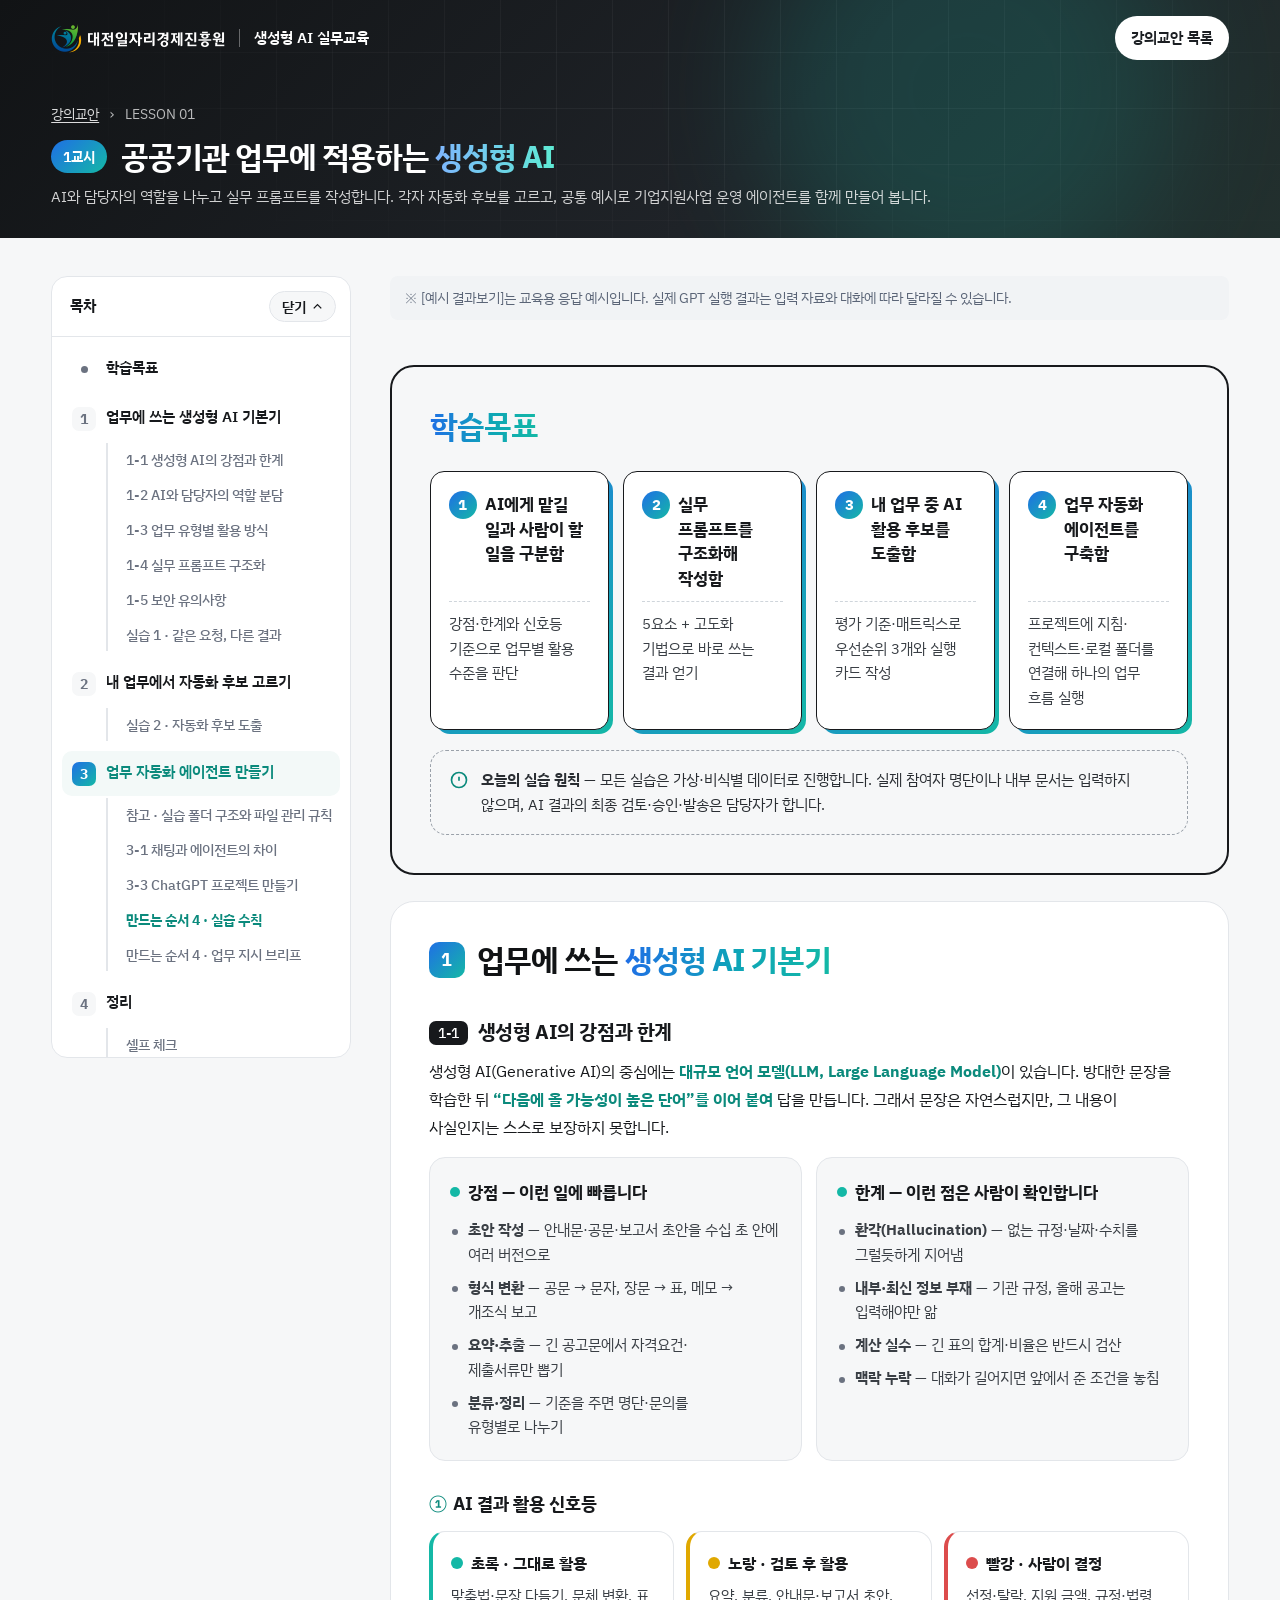
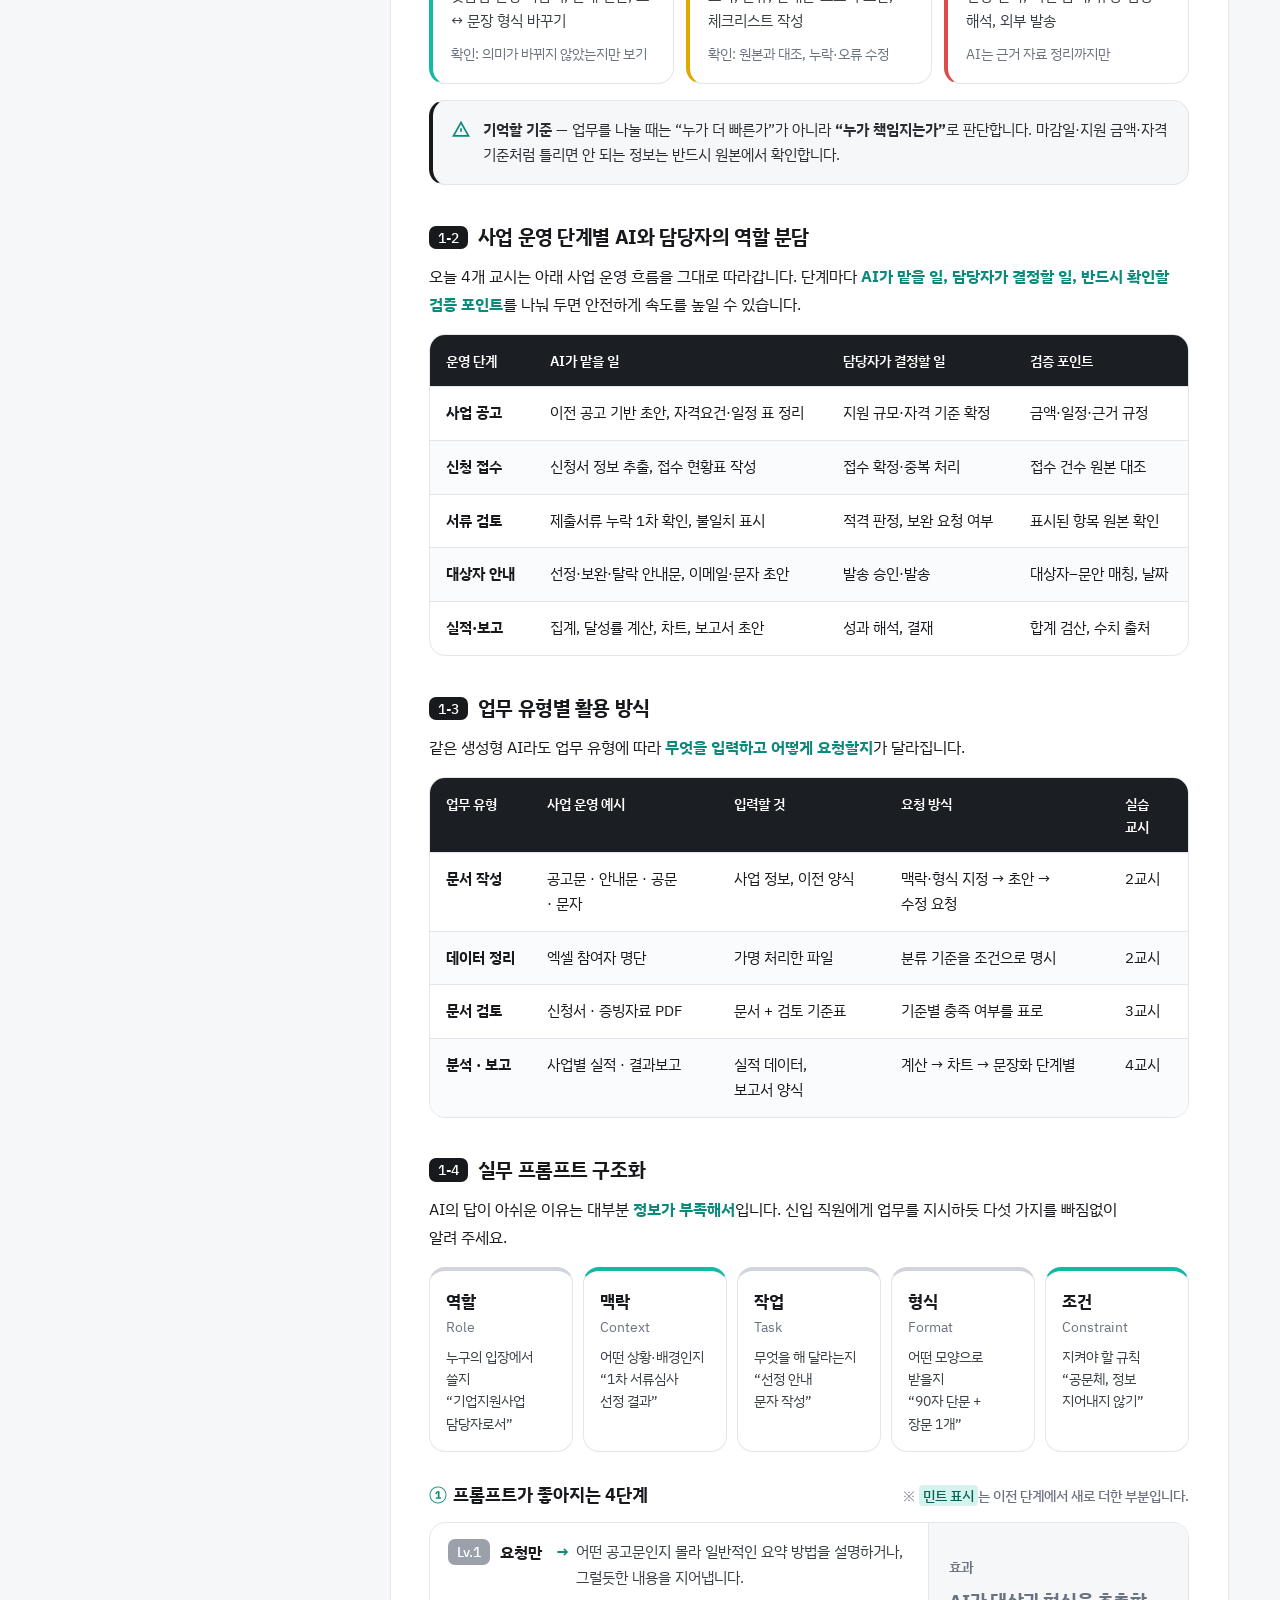
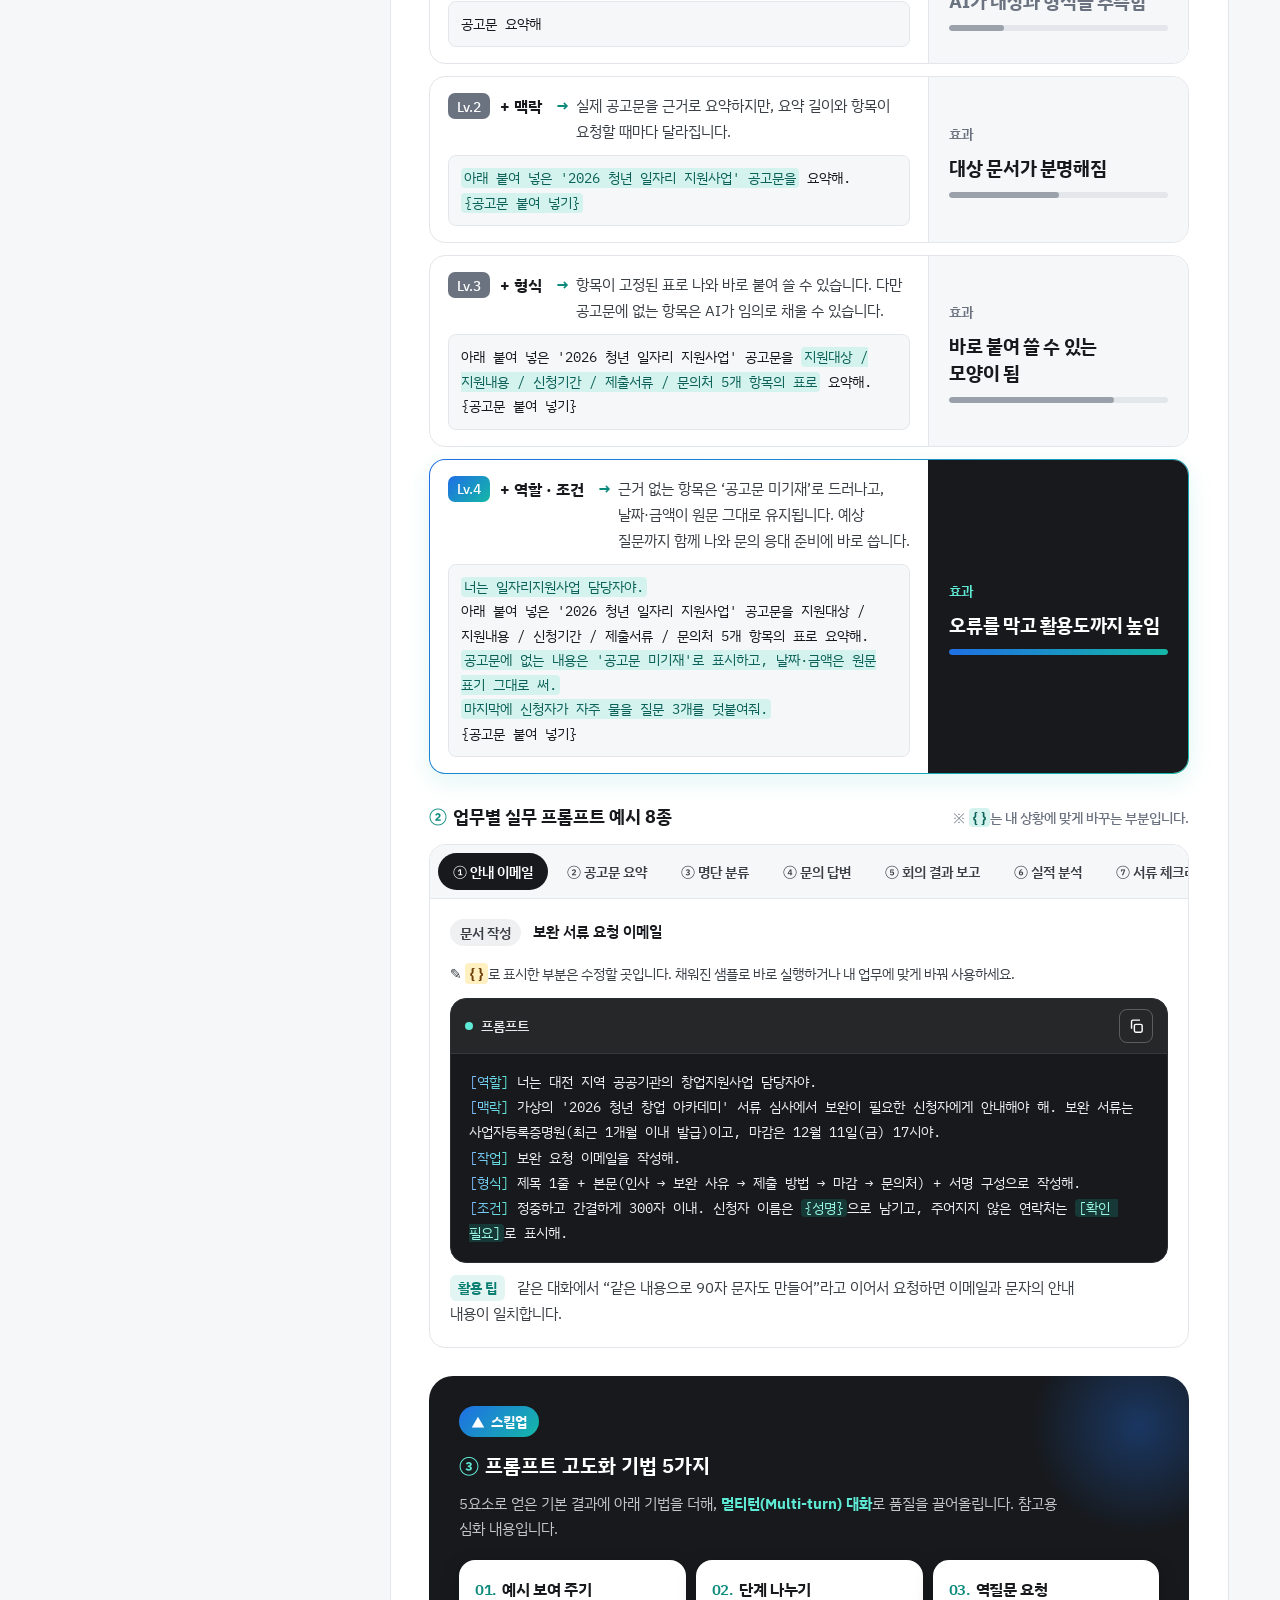
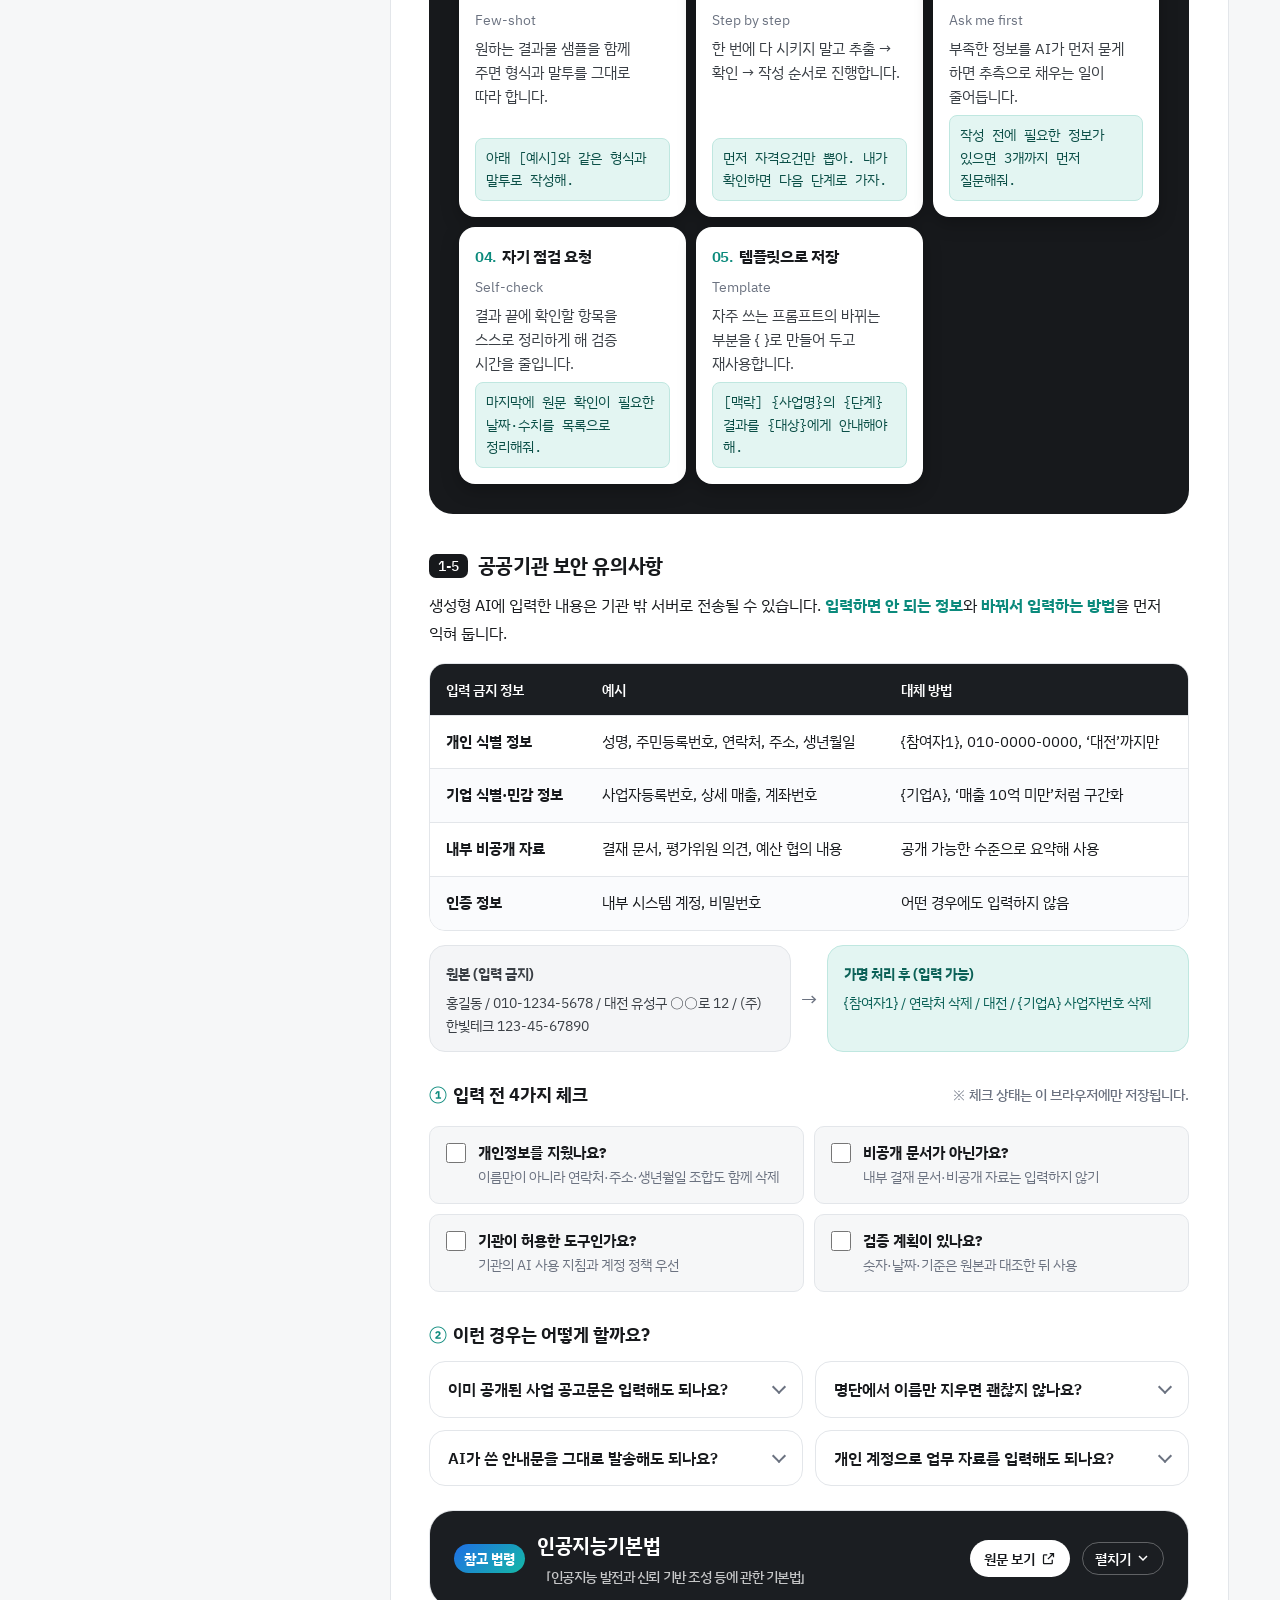
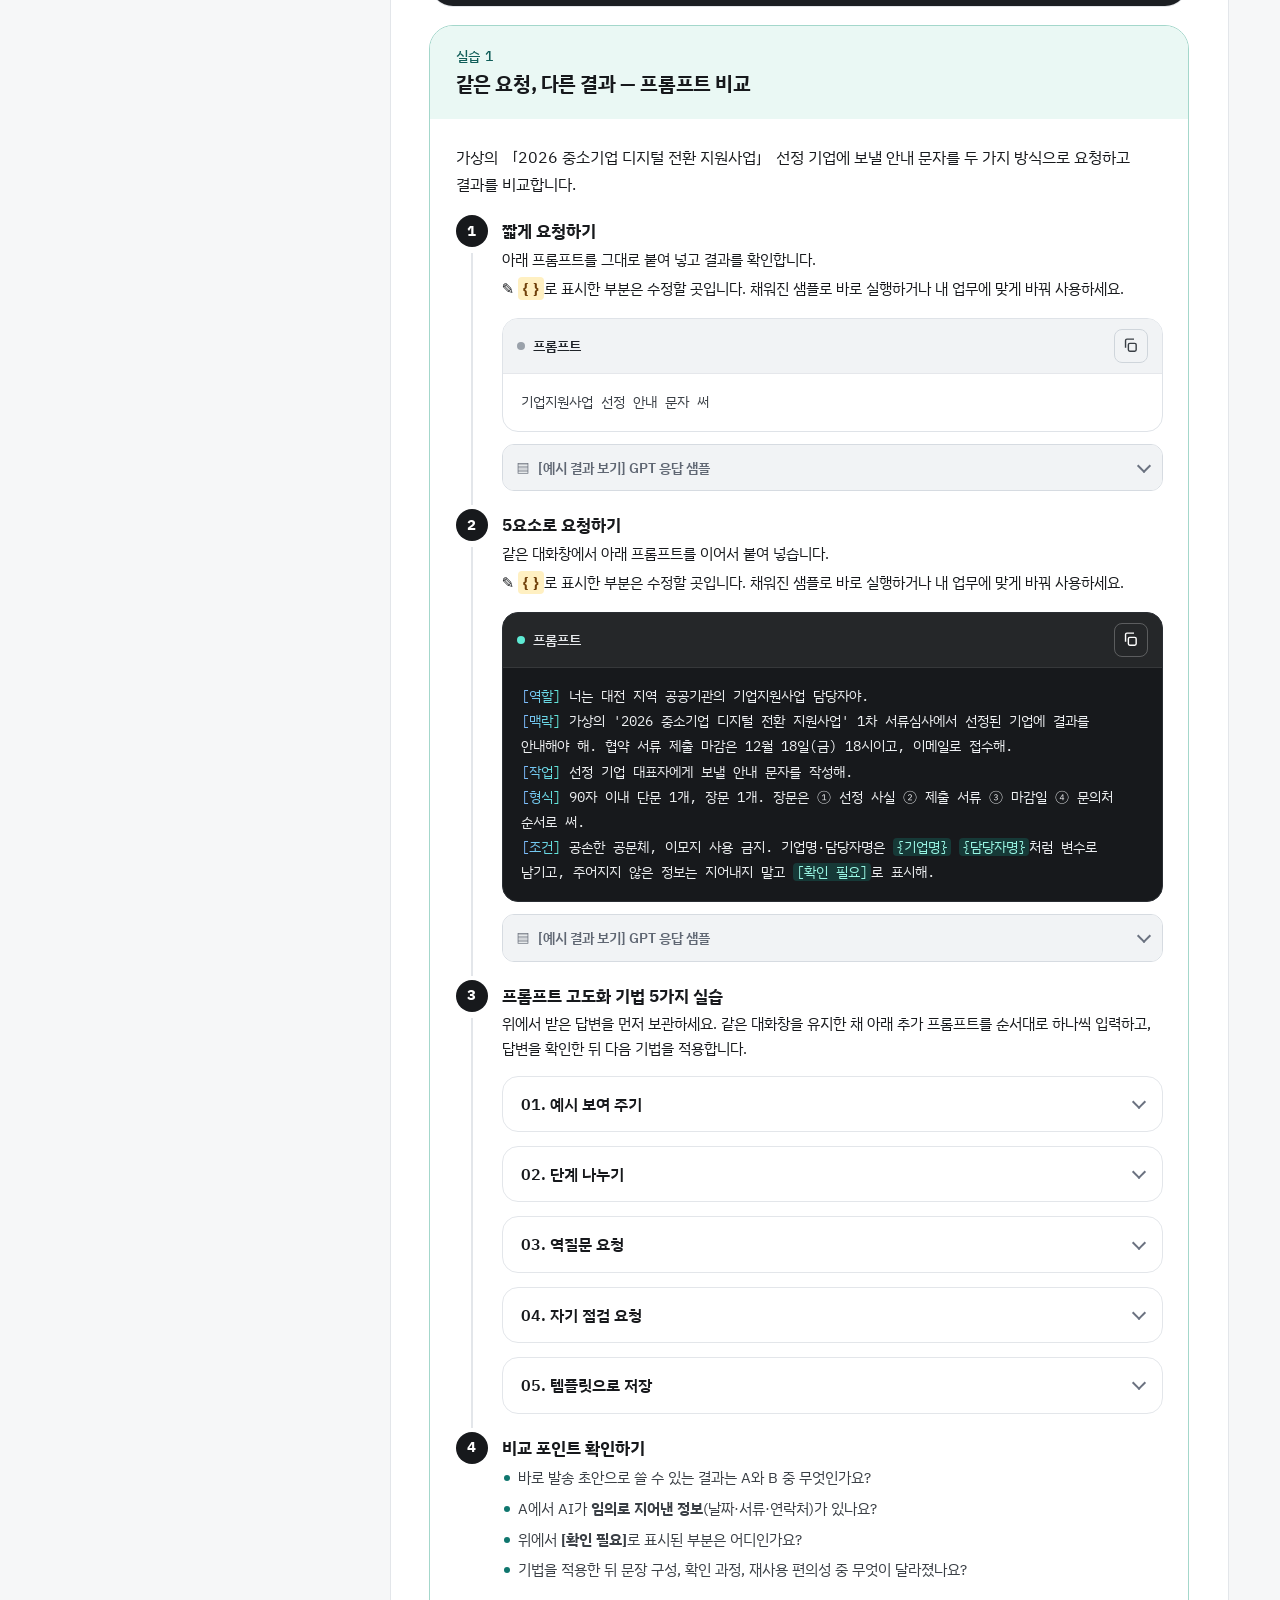
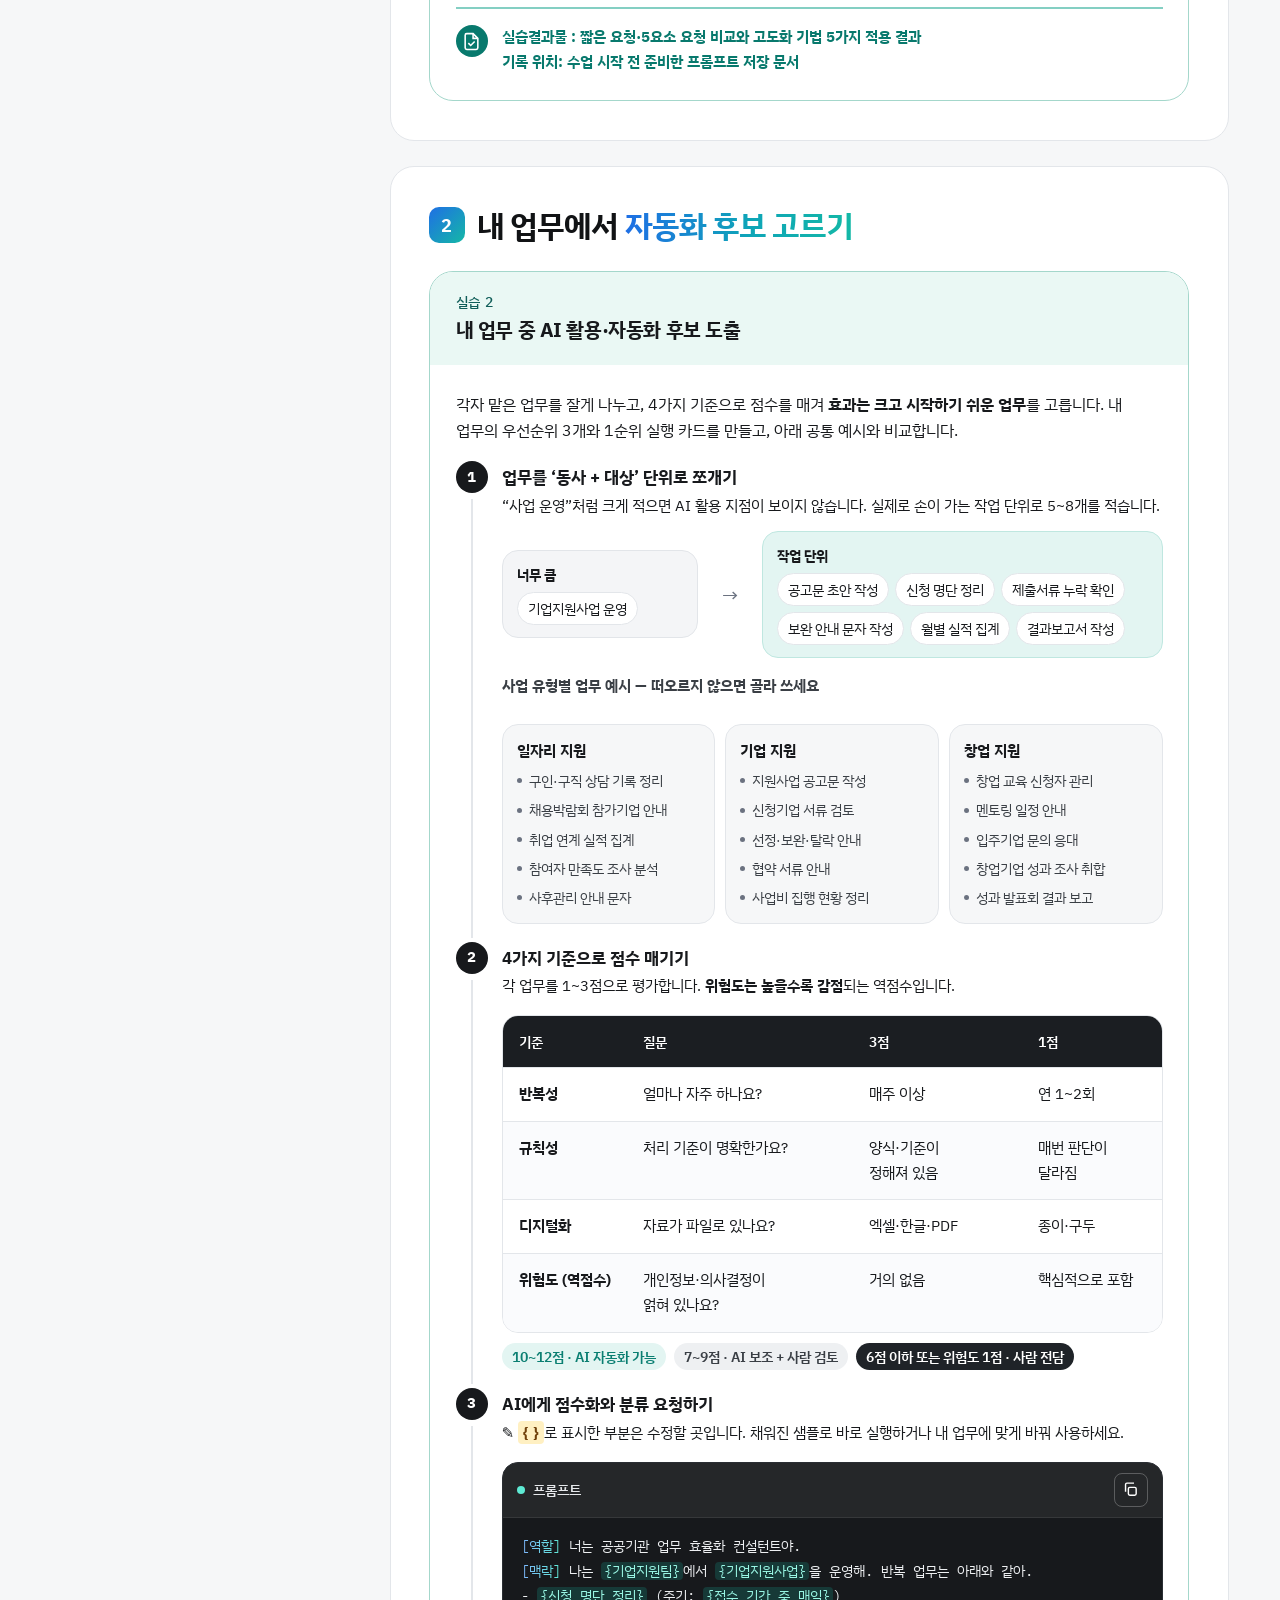
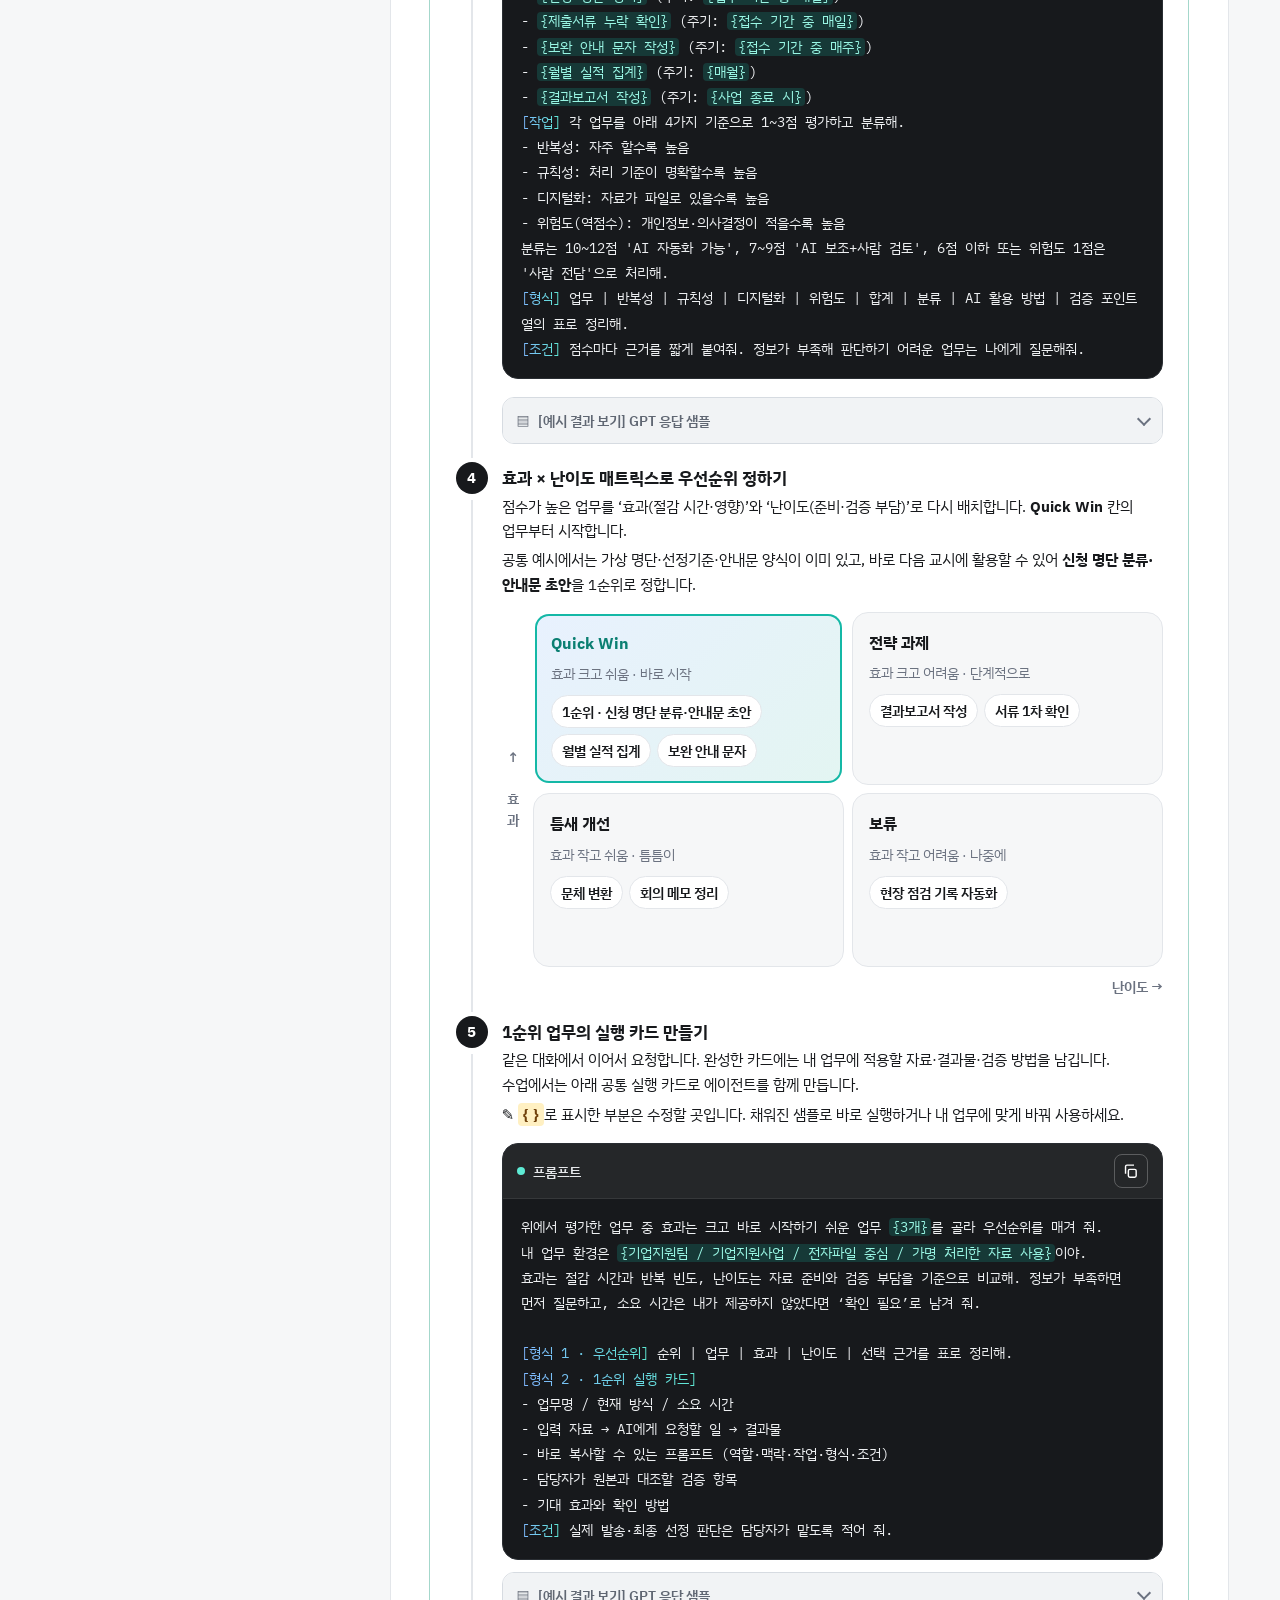
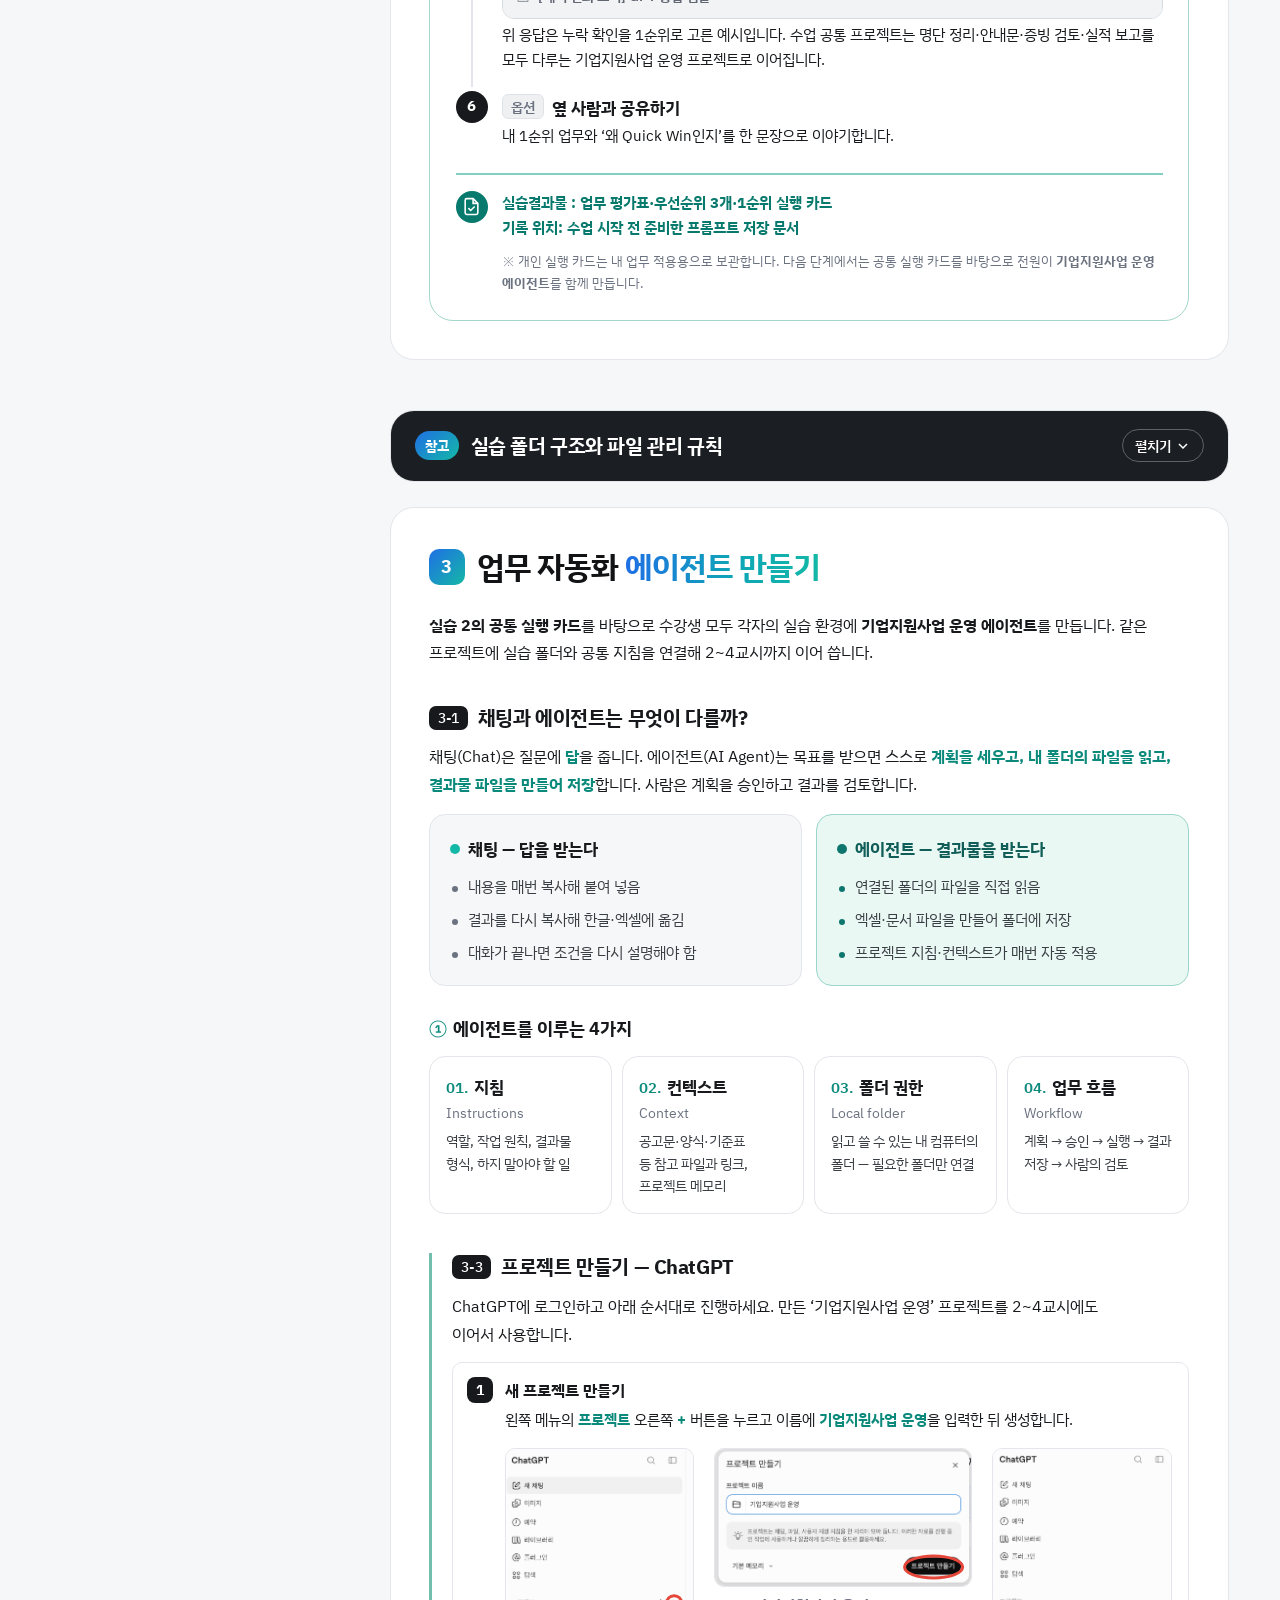
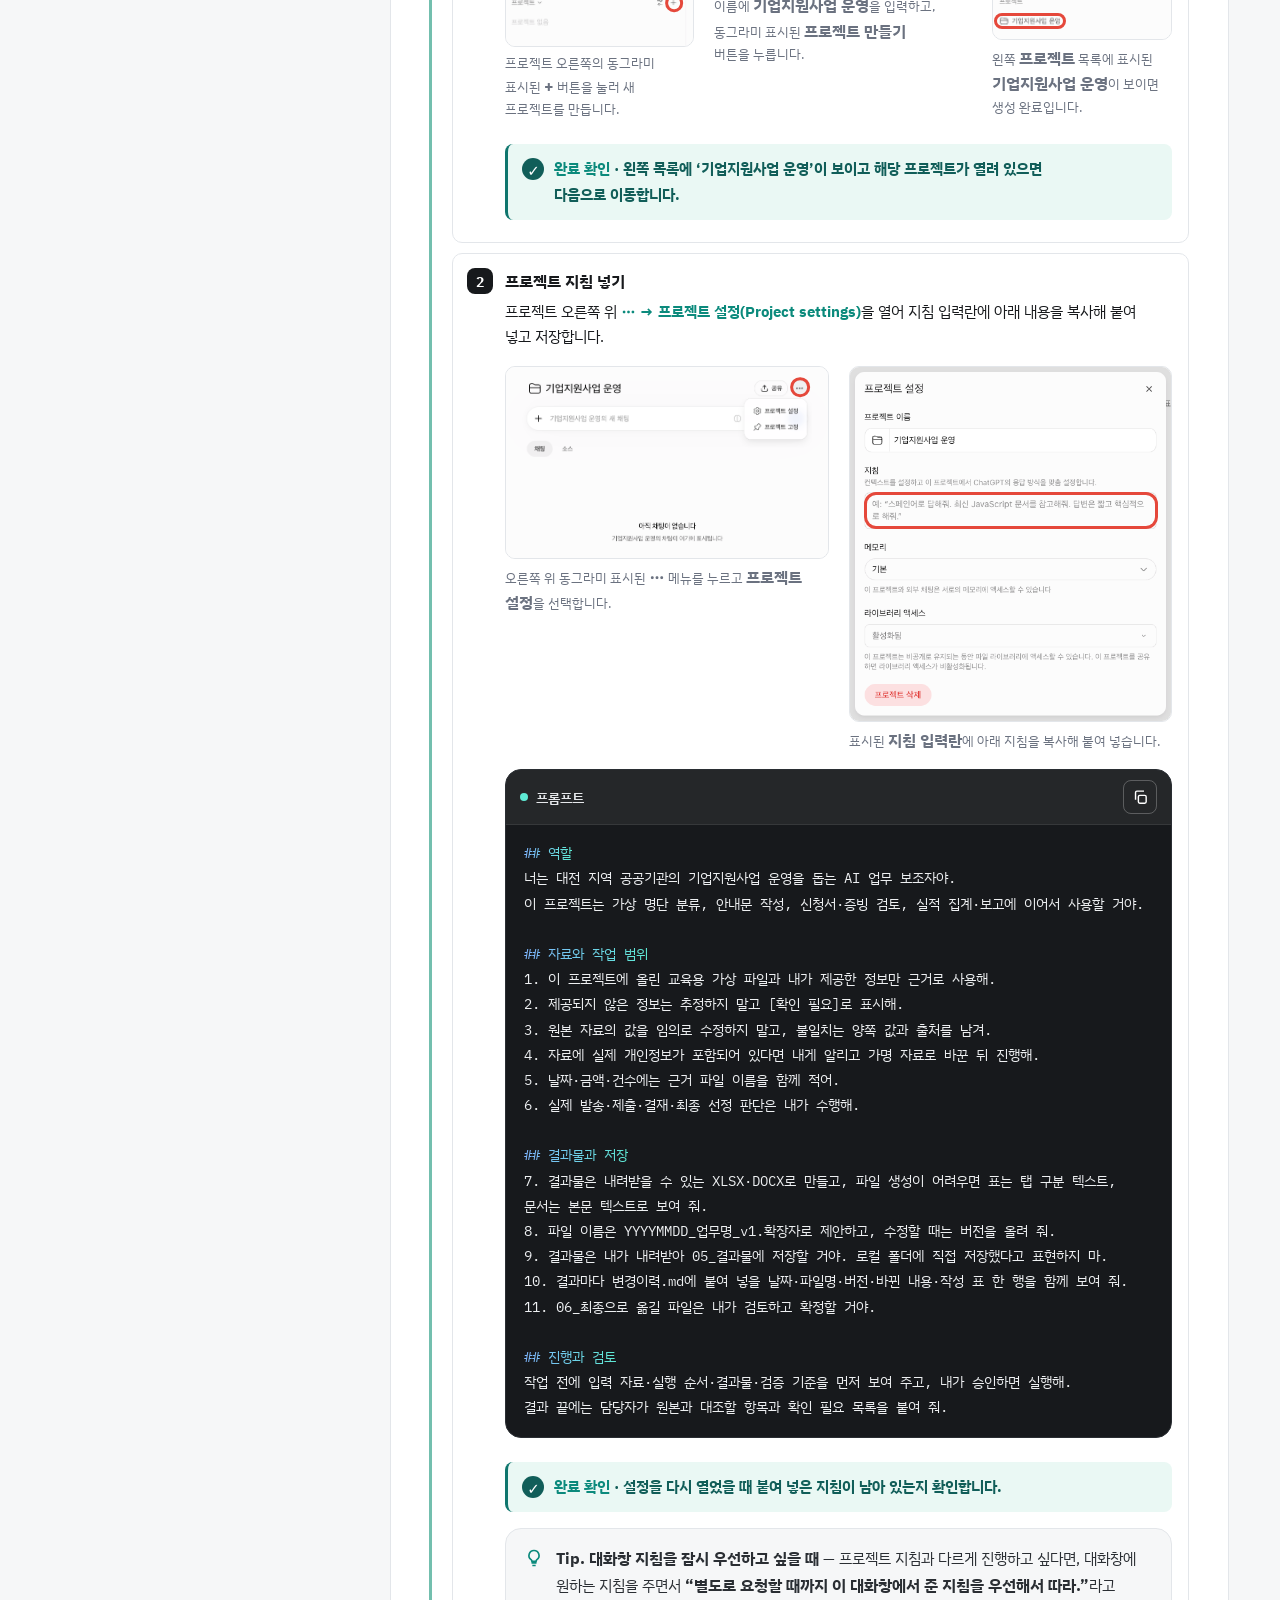
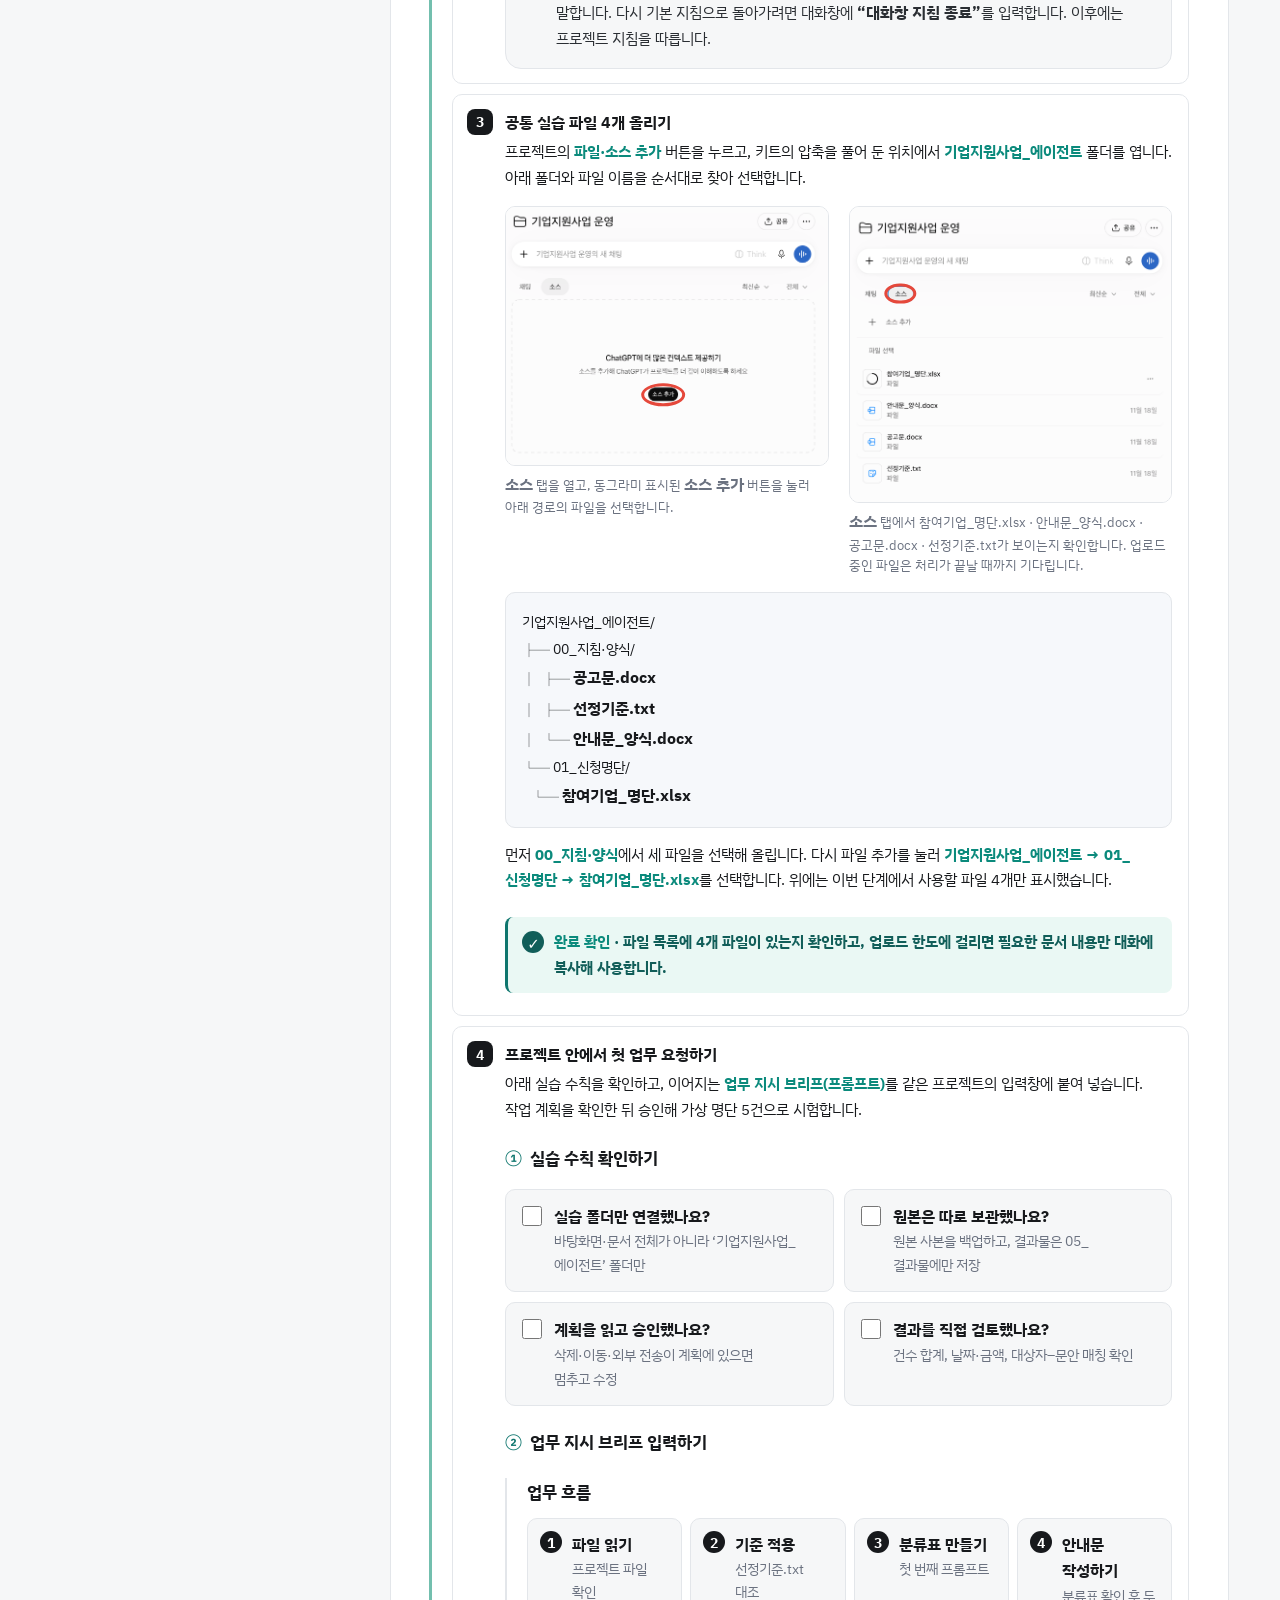
==== pages/lesson-01.html @ 359bee0e "Add files via upload" ====
<!DOCTYPE html>
<html lang="ko">
<head>
<meta charset="UTF-8">
<meta name="viewport" content="width=device-width, initial-scale=1">
<title>1교시 공공기관 업무에 적용하는 생성형 AI | 기관 업무에 적용하는 AI 활용·업무자동화 실습</title>
<meta name="description" content="1교시 — 생성형 AI 기본기와 역할 분담, 실무 프롬프트 작성, 자동화 후보 도출, 기업지원사업 운영 에이전트 공동 구축과 시험 실행">
<link rel="preconnect" href="https://fonts.googleapis.com">
<link rel="preconnect" href="https://fonts.gstatic.com" crossorigin>
<link href="https://fonts.googleapis.com/css2?family=IBM+Plex+Sans+KR:wght@300;400;500;600;700&family=IBM+Plex+Mono:wght@400;500&display=swap" rel="stylesheet">
<link rel="stylesheet" href="../css/style.css">
<link rel="stylesheet" href="../css/lesson.css">
</head>
<body>

<!-- ===================== 헤더 ===================== -->
<header class="header" id="header">
  <div class="container header-inner">
    <a href="../index.html" class="brand" aria-label="대전일자리경제진흥원 생성형 AI 실무교육 메인으로">
      <img class="logo logo-white" src="../asset/djbea/djbea-logo-white.png" alt="대전일자리경제진흥원" width="694" height="120">
      <img class="logo logo-color" src="../asset/djbea/djbea-logo.png" alt="" aria-hidden="true" width="694" height="120">
      <span class="brand-div" aria-hidden="true"></span>
      <span class="brand-text"><strong>생성형 AI 실무교육</strong></span>
    </a>
    <nav class="gnb" aria-label="주요 메뉴">
      <a href="../index.html#lessons" class="gnb-cta">강의교안 목록</a>
    </nav>
  </div>
</header>

<main id="top">
<!-- ===================== 교안 히어로 (최소화) ===================== -->
<section class="l-hero is-compact" aria-labelledby="lessonTitle">
  <div class="hero-grid" aria-hidden="true"></div>
  <div class="orb orb-1" aria-hidden="true"></div>
  <div class="container">
    <p class="crumb"><a href="../index.html#lessons">강의교안</a><span aria-hidden="true">›</span><span>LESSON 01</span></p>
    <div class="l-title-row">
      <span class="l-badge">1교시</span>
      <h1 id="lessonTitle">공공기관 업무에 적용하는 <span class="hl">생성형 AI</span></h1>
    </div>
    <p class="l-hero-lead">AI와 담당자의 역할을 나누고 실무 프롬프트를 작성합니다. 각자 자동화 후보를 고르고, 공통 예시로 기업지원사업 운영 에이전트를 함께 만들어 봅니다.</p>
  </div>
</section>

<!-- ===================== 본문 ===================== -->
<div class="l-body">
  <div class="container l-layout">

    <!-- 목차 -->
    <nav class="toc" id="toc" aria-label="목차">
      <div class="toc-top">
        <strong>목차</strong>
        <button type="button" class="toc-toggle" id="tocToggle" aria-expanded="true" aria-controls="tocPanel">
          <svg class="ic-list" viewBox="0 0 24 24" fill="none" stroke="currentColor" stroke-width="2.2" aria-hidden="true"><path d="M9 6h11M9 12h11M9 18h11M4 6h.01M4 12h.01M4 18h.01"/></svg>
          <span>닫기</span>
          <svg class="ic-chev" viewBox="0 0 24 24" fill="none" stroke="currentColor" stroke-width="2.2" aria-hidden="true"><path d="M6 15l6-6 6 6"/></svg>
        </button>
      </div>
      <div class="toc-panel" id="tocPanel">
        <ol class="toc-list">
          <li><a href="#goal" class="toc-goal"><span aria-hidden="true"></span><em>학습목표</em></a></li>
          <li><a href="#concept"><span>1</span><em>업무에 쓰는 생성형 AI 기본기</em></a>
            <ol class="toc-sub">
              <li><a href="#c21">1-1 생성형 AI의 강점과 한계</a></li>
              <li><a href="#c22">1-2 AI와 담당자의 역할 분담</a></li>
              <li><a href="#c23">1-3 업무 유형별 활용 방식</a></li>
              <li><a href="#c24">1-4 실무 프롬프트 구조화</a></li>
              <li><a href="#c25">1-5 보안 유의사항</a></li>
              <li><a href="#p1">실습 1 · 같은 요청, 다른 결과</a></li>
            </ol>
          </li>
          <li><a href="#lab"><span>2</span><em>내 업무에서 자동화 후보 고르기</em></a>
            <ol class="toc-sub">
              <li><a href="#p3">실습 2 · 자동화 후보 도출</a></li>
            </ol>
          </li>
          <li><a href="#agent"><span>3</span><em>업무 자동화 에이전트 만들기</em></a>
            <ol class="toc-sub">
              <li><a href="#a32">참고 · 실습 폴더 구조와 파일 관리 규칙</a></li>
              <li><a href="#a31">3-1 채팅과 에이전트의 차이</a></li>
              <li><a href="#a33">3-3 ChatGPT 프로젝트 만들기</a></li>
              <li><a href="#a34">만드는 순서 4 · 실습 수칙</a></li>
              <li><a href="#a35">만드는 순서 4 · 업무 지시 브리프</a></li>
            </ol>
          </li>
          <li><a href="#wrap"><span>4</span><em>정리</em></a>
            <ol class="toc-sub">
              <li><a href="#quiz">셀프 체크</a></li>
            </ol>
          </li>
        </ol>

        <!-- 다른 교시로 이동 (기본 닫힘) -->
        <details class="toc-lessons">
          <summary>다른 교시로 이동</summary>
          <ol>
            <li><a href="lesson-01.html" class="is-current" aria-current="page"><b>1교시</b>공공기관 업무에 적용하는 생성형 AI<small>현재</small></a></li>
            <li><a href="lesson-02.html"><b>2교시</b>사업 참여자 안내문 및 행정문서 작성</a></li>
            <li><a href="lesson-03.html"><b>3교시</b>신청서·증빙자료 검토 및 누락 확인</a></li>
            <li><a href="lesson-04.html"><b>4교시</b>사업 실적 집계 및 성과보고서 작성</a></li>
          </ol>
        </details>
      </div>
    </nav>

    <div class="l-main">
      <p class="prompt-common-notice">※ [예시 결과보기]는 교육용 응답 예시입니다. 실제 GPT 실행 결과는 입력 자료와 대화에 따라 달라질 수 있습니다.</p>

      <!-- ========== 1. 학습목표 ========== -->
      <section class="block reveal" id="goal" aria-labelledby="goalTitle">
        <div class="block-head">
          <div><h2 id="goalTitle"><span class="hl">학습목표</span></h2></div>
        </div>
        <div class="goals">
          <div class="goal"><b><span class="tn gnum">1</span><span class="gt">AI에게 맡길 일과 사람이 할 일을 구분함</span></b><p>강점·한계와 신호등 기준으로 업무별 활용 수준을 판단</p></div>
          <div class="goal"><b><span class="tn gnum">2</span><span class="gt">실무 프롬프트를 구조화해 작성함</span></b><p>5요소 + 고도화 기법으로 바로 쓰는 결과 얻기</p></div>
          <div class="goal"><b><span class="tn gnum">3</span><span class="gt">내 업무 중 AI 활용 후보를 도출함</span></b><p>평가 기준·매트릭스로 우선순위 3개와 실행 카드 작성</p></div>
          <div class="goal"><b><span class="tn gnum">4</span><span class="gt">업무 자동화 에이전트를 구축함</span></b><p>프로젝트에 지침·컨텍스트·로컬 폴더를 연결해 하나의 업무 흐름 실행</p></div>
        </div>
        <div class="callout callout-info">
          <svg viewBox="0 0 24 24" fill="none" stroke="currentColor" stroke-width="2" aria-hidden="true"><circle cx="12" cy="12" r="9"/><path d="M12 8v5M12 16h.01"/></svg>
          <span><b>오늘의 실습 원칙</b> — 모든 실습은 가상·비식별 데이터로 진행합니다. 실제 참여자 명단이나 내부 문서는 입력하지 않으며, AI 결과의 최종 검토·승인·발송은 담당자가 합니다.</span>
        </div>
      </section>

      <!-- ========== 2. 개념 ========== -->
      <section class="block reveal" id="concept" aria-labelledby="conceptTitle">
        <div class="block-head">
          <div><span class="num">1</span><h2 id="conceptTitle">업무에 쓰는 <span class="hl">생성형 AI 기본기</span></h2></div>
        </div>

        <!-- 2-1 -->
        <div class="sub" id="c21">
          <h3><i>1-1</i>생성형 AI의 강점과 한계</h3>
          <p>생성형 AI(Generative AI)의 중심에는 <strong>대규모 언어 모델(LLM, Large Language Model)</strong>이 있습니다. 방대한 문장을 학습한 뒤 <strong>“다음에 올 가능성이 높은 단어”를 이어 붙여</strong> 답을 만듭니다. 그래서 문장은 자연스럽지만, 그 내용이 사실인지는 스스로 보장하지 못합니다.</p>

          <div class="versus">
            <div class="vs vs-ai">
              <h4>강점 — 이런 일에 빠릅니다</h4>
              <ul>
                <li><b>초안 작성</b> — 안내문·공문·보고서 초안을 수십 초 안에 여러 버전으로</li>
                <li><b>형식 변환</b> — 공문 → 문자, 장문 → 표, 메모 → 개조식 보고</li>
                <li><b>요약·추출</b> — 긴 공고문에서 자격요건·제출서류만 뽑기</li>
                <li><b>분류·정리</b> — 기준을 주면 명단·문의를 유형별로 나누기</li>
              </ul>
            </div>
            <div class="vs vs-human">
              <h4>한계 — 이런 점은 사람이 확인합니다</h4>
              <ul>
                <li><b>환각(Hallucination)</b> — 없는 규정·날짜·수치를 그럴듯하게 지어냄</li>
                <li><b>내부·최신 정보 부재</b> — 기관 규정, 올해 공고는 입력해야만 앎</li>
                <li><b>계산 실수</b> — 긴 표의 합계·비율은 반드시 검산</li>
                <li><b>맥락 누락</b> — 대화가 길어지면 앞에서 준 조건을 놓침</li>
              </ul>
            </div>
          </div>

          <h4 class="mini-title"><span class="mt-main"><span class="mt-num">①</span>AI 결과 활용 신호등</span></h4>
          <div class="signal">
            <div class="sg sg-green">
              <b>초록 · 그대로 활용</b>
              <p>맞춤법·문장 다듬기, 문체 변환, 표 ↔ 문장 형식 바꾸기</p>
              <small>확인: 의미가 바뀌지 않았는지만 보기</small>
            </div>
            <div class="sg sg-yellow">
              <b>노랑 · 검토 후 활용</b>
              <p>요약, 분류, 안내문·보고서 초안, 체크리스트 작성</p>
              <small>확인: 원본과 대조, 누락·오류 수정</small>
            </div>
            <div class="sg sg-red">
              <b>빨강 · 사람이 결정</b>
              <p>선정·탈락, 지원 금액, 규정·법령 해석, 외부 발송</p>
              <small>AI는 근거 자료 정리까지만</small>
            </div>
          </div>
          <div class="callout callout-warn">
            <svg viewBox="0 0 24 24" fill="none" stroke="currentColor" stroke-width="2" aria-hidden="true"><path d="M12 3l9 16H3l9-16z"/><path d="M12 10v4M12 17h.01"/></svg>
            <span><b>기억할 기준</b> — 업무를 나눌 때는 “누가 더 빠른가”가 아니라 <b>“누가 책임지는가”</b>로 판단합니다. 마감일·지원 금액·자격 기준처럼 틀리면 안 되는 정보는 반드시 원본에서 확인합니다.</span>
          </div>
        </div>

        <!-- 2-2 -->
        <div class="sub" id="c22">
          <h3><i>1-2</i>사업 운영 단계별 AI와 담당자의 역할 분담</h3>
          <p>오늘 4개 교시는 아래 사업 운영 흐름을 그대로 따라갑니다. 단계마다 <strong>AI가 맡을 일, 담당자가 결정할 일, 반드시 확인할 검증 포인트</strong>를 나눠 두면 안전하게 속도를 높일 수 있습니다.</p>
          <table class="tbl">
            <thead><tr><th scope="col">운영 단계</th><th scope="col">AI가 맡을 일</th><th scope="col">담당자가 결정할 일</th><th scope="col">검증 포인트</th></tr></thead>
            <tbody>
              <tr><td data-label="운영 단계">사업 공고</td><td data-label="AI가 맡을 일">이전 공고 기반 초안, 자격요건·일정 표 정리</td><td data-label="담당자가 결정할 일">지원 규모·자격 기준 확정</td><td data-label="검증 포인트">금액·일정·근거 규정</td></tr>
              <tr><td data-label="운영 단계">신청 접수</td><td data-label="AI가 맡을 일">신청서 정보 추출, 접수 현황표 작성</td><td data-label="담당자가 결정할 일">접수 확정·중복 처리</td><td data-label="검증 포인트">접수 건수 원본 대조</td></tr>
              <tr><td data-label="운영 단계">서류 검토</td><td data-label="AI가 맡을 일">제출서류 누락 1차 확인, 불일치 표시</td><td data-label="담당자가 결정할 일">적격 판정, 보완 요청 여부</td><td data-label="검증 포인트">표시된 항목 원본 확인</td></tr>
              <tr><td data-label="운영 단계">대상자 안내</td><td data-label="AI가 맡을 일">선정·보완·탈락 안내문, 이메일·문자 초안</td><td data-label="담당자가 결정할 일">발송 승인·발송</td><td data-label="검증 포인트">대상자–문안 매칭, 날짜</td></tr>
              <tr><td data-label="운영 단계">실적·보고</td><td data-label="AI가 맡을 일">집계, 달성률 계산, 차트, 보고서 초안</td><td data-label="담당자가 결정할 일">성과 해석, 결재</td><td data-label="검증 포인트">합계 검산, 수치 출처</td></tr>
            </tbody>
          </table>
        </div>

        <!-- 2-3 -->
        <div class="sub" id="c23">
          <h3><i>1-3</i>업무 유형별 활용 방식</h3>
          <p>같은 생성형 AI라도 업무 유형에 따라 <strong>무엇을 입력하고 어떻게 요청할지</strong>가 달라집니다.</p>
          <table class="tbl">
            <thead><tr><th scope="col">업무 유형</th><th scope="col">사업 운영 예시</th><th scope="col">입력할 것</th><th scope="col">요청 방식</th><th scope="col">실습 교시</th></tr></thead>
            <tbody>
              <tr><td data-label="업무 유형">문서 작성</td><td data-label="사업 운영 예시">공고문 · 안내문 · 공문 · 문자</td><td data-label="입력할 것">사업 정보, 이전 양식</td><td data-label="요청 방식">맥락·형식 지정 → 초안 → 수정 요청</td><td data-label="실습 교시">2교시</td></tr>
              <tr><td data-label="업무 유형">데이터 정리</td><td data-label="사업 운영 예시">엑셀 참여자 명단</td><td data-label="입력할 것">가명 처리한 파일</td><td data-label="요청 방식">분류 기준을 조건으로 명시</td><td data-label="실습 교시">2교시</td></tr>
              <tr><td data-label="업무 유형">문서 검토</td><td data-label="사업 운영 예시">신청서 · 증빙자료 PDF</td><td data-label="입력할 것">문서 + 검토 기준표</td><td data-label="요청 방식">기준별 충족 여부를 표로</td><td data-label="실습 교시">3교시</td></tr>
              <tr><td data-label="업무 유형">분석 · 보고</td><td data-label="사업 운영 예시">사업별 실적 · 결과보고</td><td data-label="입력할 것">실적 데이터, 보고서 양식</td><td data-label="요청 방식">계산 → 차트 → 문장화 단계별</td><td data-label="실습 교시">4교시</td></tr>
            </tbody>
          </table>
        </div>

        <!-- 2-4 -->
        <div class="sub" id="c24">
          <h3><i>1-4</i>실무 프롬프트 구조화</h3>
          <p>AI의 답이 아쉬운 이유는 대부분 <strong>정보가 부족해서</strong>입니다. 신입 직원에게 업무를 지시하듯 다섯 가지를 빠짐없이 알려 주세요.</p>
          <div class="formula">
            <div class="fx"><b>역할</b><small>Role</small><p>누구의 입장에서 쓸지<br>“기업지원사업 담당자로서”</p></div>
            <div class="fx"><b>맥락</b><small>Context</small><p>어떤 상황·배경인지<br>“1차 서류심사 선정 결과”</p></div>
            <div class="fx"><b>작업</b><small>Task</small><p>무엇을 해 달라는지<br>“선정 안내 문자 작성”</p></div>
            <div class="fx"><b>형식</b><small>Format</small><p>어떤 모양으로 받을지<br>“90자 단문 + 장문 1개”</p></div>
            <div class="fx"><b>조건</b><small>Constraint</small><p>지켜야 할 규칙<br>“공문체, 정보 지어내지 않기”</p></div>
          </div>

          <h4 class="mini-title mt-split"><span class="mt-main"><span class="mt-num">①</span>프롬프트가 좋아지는 4단계</span><span class="mt-note">※ <mark>민트 표시</mark>는 이전 단계에서 새로 더한 부분입니다.</span></h4>
          <ol class="lvx">
            <li class="lvx-item">
              <div class="lvx-main">
                <div class="lvx-top"><span class="lv-badge">Lv.1</span><b>요청만</b><span class="lvx-res">어떤 공고문인지 몰라 일반적인 요약 방법을 설명하거나, 그럴듯한 내용을 지어냅니다.</span></div>
                <div class="lvx-prompt"><p>공고문 요약해</p></div>
              </div>
              <div class="lvx-effect is-bad">
                <small>효과</small>
                <strong>AI가 대상과 형식을 추측함</strong>
                <span class="lvx-meter" aria-label="완성도 25%"><i style="width:25%"></i></span>
              </div>
            </li>
            <li class="lvx-item">
              <div class="lvx-main">
                <div class="lvx-top"><span class="lv-badge">Lv.2</span><b>+ 맥락</b><span class="lvx-res">실제 공고문을 근거로 요약하지만, 요약 길이와 항목이 요청할 때마다 달라집니다.</span></div>
                <div class="lvx-prompt"><p><mark>아래 붙여 넣은 '2026 청년 일자리 지원사업' 공고문을</mark> 요약해.<br><mark>{공고문 붙여 넣기}</mark></p></div>
              </div>
              <div class="lvx-effect">
                <small>효과</small>
                <strong>대상 문서가 분명해짐</strong>
                <span class="lvx-meter" aria-label="완성도 50%"><i style="width:50%"></i></span>
              </div>
            </li>
            <li class="lvx-item">
              <div class="lvx-main">
                <div class="lvx-top"><span class="lv-badge">Lv.3</span><b>+ 형식</b><span class="lvx-res">항목이 고정된 표로 나와 바로 붙여 쓸 수 있습니다. 다만 공고문에 없는 항목은 AI가 임의로 채울 수 있습니다.</span></div>
                <div class="lvx-prompt"><p>아래 붙여 넣은 '2026 청년 일자리 지원사업' 공고문을 <mark>지원대상 / 지원내용 / 신청기간 / 제출서류 / 문의처 5개 항목의 표로</mark> 요약해.<br>{공고문 붙여 넣기}</p></div>
              </div>
              <div class="lvx-effect">
                <small>효과</small>
                <strong>바로 붙여 쓸 수 있는 모양이 됨</strong>
                <span class="lvx-meter" aria-label="완성도 75%"><i style="width:75%"></i></span>
              </div>
            </li>
            <li class="lvx-item is-best">
              <div class="lvx-main">
                <div class="lvx-top"><span class="lv-badge">Lv.4</span><b>+ 역할 · 조건</b><span class="lvx-res">근거 없는 항목은 ‘공고문 미기재’로 드러나고, 날짜·금액이 원문 그대로 유지됩니다. 예상 질문까지 함께 나와 문의 응대 준비에 바로 씁니다.</span></div>
                <div class="lvx-prompt"><p><mark>너는 일자리지원사업 담당자야.</mark><br>아래 붙여 넣은 '2026 청년 일자리 지원사업' 공고문을 지원대상 / 지원내용 / 신청기간 / 제출서류 / 문의처 5개 항목의 표로 요약해.<br><mark>공고문에 없는 내용은 '공고문 미기재'로 표시하고, 날짜·금액은 원문 표기 그대로 써.</mark><br><mark>마지막에 신청자가 자주 물을 질문 3개를 덧붙여줘.</mark><br>{공고문 붙여 넣기}</p></div>
              </div>
              <div class="lvx-effect is-best">
                <small>효과</small>
                <strong>오류를 막고 활용도까지 높임</strong>
                <span class="lvx-meter" aria-label="완성도 100%"><i style="width:100%"></i></span>
              </div>
            </li>
          </ol>

          <h4 class="mini-title mt-split"><span class="mt-main"><span class="mt-num">②</span>업무별 실무 프롬프트 예시 8종</span><span class="mt-note">※ <b>{ }</b>는 내 상황에 맞게 바꾸는 부분입니다.</span></h4>
          <div class="tabs" data-tabs>
            <div class="tab-list" role="tablist" aria-label="업무별 프롬프트 예시">
              <button type="button" role="tab" id="t1" aria-controls="tp1" aria-selected="true">① 안내 이메일</button>
              <button type="button" role="tab" id="t2" aria-controls="tp2" aria-selected="false" tabindex="-1">② 공고문 요약</button>
              <button type="button" role="tab" id="t3" aria-controls="tp3" aria-selected="false" tabindex="-1">③ 명단 분류</button>
              <button type="button" role="tab" id="t4" aria-controls="tp4" aria-selected="false" tabindex="-1">④ 문의 답변</button>
              <button type="button" role="tab" id="t5" aria-controls="tp5" aria-selected="false" tabindex="-1">⑤ 회의 결과 보고</button>
              <button type="button" role="tab" id="t6" aria-controls="tp6" aria-selected="false" tabindex="-1">⑥ 실적 분석</button>
              <button type="button" role="tab" id="t7" aria-controls="tp7" aria-selected="false" tabindex="-1">⑦ 서류 체크리스트</button>
              <button type="button" role="tab" id="t8" aria-controls="tp8" aria-selected="false" tabindex="-1">⑧ 문체 변환</button>
            </div>

            <div class="tab-panel" role="tabpanel" id="tp1" aria-labelledby="t1">
              <div class="tp-meta"><span class="tag-assist">문서 작성</span><span>보완 서류 요청 이메일</span></div>
              <p class="prompt-edit-note">✎ <mark>{ }</mark>로 표시한 부분은 수정할 곳입니다. 채워진 샘플로 바로 실행하거나 내 업무에 맞게 바꿔 사용하세요.</p><div class="prompt-box">
                <div class="pb-head"><span class="pb-title">프롬프트</span><button type="button" class="copy-btn" aria-label="프롬프트 복사" title="복사"><svg class="ic-copy" viewBox="0 0 24 24" fill="none" stroke="currentColor" stroke-width="2" aria-hidden="true"><rect x="9" y="9" width="11" height="11" rx="2"/><path d="M5 15V5a2 2 0 012-2h10"/></svg><svg class="ic-done" viewBox="0 0 24 24" fill="none" stroke="currentColor" stroke-width="2.4" aria-hidden="true"><path d="M5 12l5 5 9-10"/></svg></button></div>
<pre><em>[역할]</em> 너는 대전 지역 공공기관의 창업지원사업 담당자야.
<em>[맥락]</em> 가상의 '2026 청년 창업 아카데미' 서류 심사에서 보완이 필요한 신청자에게 안내해야 해. 보완 서류는 사업자등록증명원(최근 1개월 이내 발급)이고, 마감은 12월 11일(금) 17시야.
<em>[작업]</em> 보완 요청 이메일을 작성해.
<em>[형식]</em> 제목 1줄 + 본문(인사 → 보완 사유 → 제출 방법 → 마감 → 문의처) + 서명 구성으로 작성해.
<em>[조건]</em> 정중하고 간결하게 300자 이내. 신청자 이름은 <mark>{성명}</mark>으로 남기고, 주어지지 않은 연락처는 <mark>[확인 필요]</mark>로 표시해.</pre>
              </div>
              <p class="tip"><b>활용 팁</b> 같은 대화에서 “같은 내용으로 90자 문자도 만들어”라고 이어서 요청하면 이메일과 문자의 안내 내용이 일치합니다.</p>
            </div>

            <div class="tab-panel" role="tabpanel" id="tp2" aria-labelledby="t2" hidden>
              <div class="tp-meta"><span class="tag-assist">요약·추출</span><span>긴 공고문을 핵심 표로</span></div>
              <p class="prompt-edit-note">✎ <mark>{ }</mark>로 표시한 부분은 수정할 곳입니다. 채워진 샘플로 바로 실행하거나 내 업무에 맞게 바꿔 사용하세요.</p><div class="prompt-box">
                <div class="pb-head"><span class="pb-title">프롬프트</span><button type="button" class="copy-btn" aria-label="프롬프트 복사" title="복사"><svg class="ic-copy" viewBox="0 0 24 24" fill="none" stroke="currentColor" stroke-width="2" aria-hidden="true"><rect x="9" y="9" width="11" height="11" rx="2"/><path d="M5 15V5a2 2 0 012-2h10"/></svg><svg class="ic-done" viewBox="0 0 24 24" fill="none" stroke="currentColor" stroke-width="2.4" aria-hidden="true"><path d="M5 12l5 5 9-10"/></svg></button></div>
<pre><em>[역할]</em> 너는 일자리지원사업 담당자야.
<em>[맥락]</em> 아래는 가상의 '2026 청년 일자리 지원사업' 공고문 전문이야.
<mark>{공고문 붙여 넣기}</mark>
<em>[작업]</em> 신청자가 한눈에 볼 수 있도록 핵심 내용을 요약해.
<em>[형식]</em> 지원대상 / 지원내용 / 신청기간 / 제출서류 / 문의처 5개 항목의 표로 정리하고, 신청자가 자주 물을 질문 3개를 덧붙여줘.
<em>[조건]</em> 공고문에 없는 내용은 추측하지 말고 '공고문 미기재'로 표시해. 날짜와 금액은 원문 표기를 그대로 써.</pre>
              </div>
              <p class="tip"><b>활용 팁</b> 요약 결과의 날짜·금액은 원문과 1:1로 대조합니다. ‘공고문 미기재’ 항목은 공고문 보완이 필요한 지점일 수 있습니다.</p>
            </div>

            <div class="tab-panel" role="tabpanel" id="tp3" aria-labelledby="t3" hidden>
              <div class="tp-meta"><span class="tag-auto">데이터 정리</span><span>조건 기반 명단 분류</span></div>
              <p class="prompt-edit-note">✎ <mark>{ }</mark>로 표시한 부분은 수정할 곳입니다. 채워진 샘플로 바로 실행하거나 내 업무에 맞게 바꿔 사용하세요.</p><div class="prompt-box">
                <div class="pb-head"><span class="pb-title">프롬프트</span><button type="button" class="copy-btn" aria-label="프롬프트 복사" title="복사"><svg class="ic-copy" viewBox="0 0 24 24" fill="none" stroke="currentColor" stroke-width="2" aria-hidden="true"><rect x="9" y="9" width="11" height="11" rx="2"/><path d="M5 15V5a2 2 0 012-2h10"/></svg><svg class="ic-done" viewBox="0 0 24 24" fill="none" stroke="currentColor" stroke-width="2.4" aria-hidden="true"><path d="M5 12l5 5 9-10"/></svg></button></div>
<pre><em>[역할]</em> 너는 기업지원사업 운영 담당자야.
<em>[맥락]</em> 첨부한 엑셀은 가상의 참여기업 신청 명단이야. 열은 기업명, 업종, 소재지, 종업원 수, 서류 제출 여부, 평가 점수야.
<em>[작업]</em> 아래 기준으로 '선정 / 보완 / 탈락'을 분류해.
- 선정: 소재지 대전 + 서류 완비 + 평가 70점 이상
- 보완: 소재지 대전 + 서류 미비 + 평가 70점 이상
- 탈락: 그 외
<em>[형식]</em> '분류 결과' 열을 추가한 표와 분류별 건수 요약으로 정리해.
<em>[조건]</em> 값이 비어 있거나 기준으로 판단할 수 없는 행은 '판단 보류'로 따로 모아. 이 결과는 담당자 검토용 초안이야.</pre>
              </div>
              <p class="tip"><b>활용 팁</b> 기준을 숫자와 조건으로 명확히 쓸수록 정확해집니다. 분류별 건수의 합이 전체 행 수와 같은지 반드시 확인합니다.</p>
            </div>

            <div class="tab-panel" role="tabpanel" id="tp4" aria-labelledby="t4" hidden>
              <div class="tp-meta"><span class="tag-assist">문서 작성</span><span>공고문 근거 기반 문의 답변</span></div>
              <p class="prompt-edit-note">✎ <mark>{ }</mark>로 표시한 부분은 수정할 곳입니다. 채워진 샘플로 바로 실행하거나 내 업무에 맞게 바꿔 사용하세요.</p><div class="prompt-box">
                <div class="pb-head"><span class="pb-title">프롬프트</span><button type="button" class="copy-btn" aria-label="프롬프트 복사" title="복사"><svg class="ic-copy" viewBox="0 0 24 24" fill="none" stroke="currentColor" stroke-width="2" aria-hidden="true"><rect x="9" y="9" width="11" height="11" rx="2"/><path d="M5 15V5a2 2 0 012-2h10"/></svg><svg class="ic-done" viewBox="0 0 24 24" fill="none" stroke="currentColor" stroke-width="2.4" aria-hidden="true"><path d="M5 12l5 5 9-10"/></svg></button></div>
<pre><em>[역할]</em> 너는 일자리 지원사업 상담 담당자야.
<em>[맥락]</em> 아래는 사업 공고문 일부와 신청자의 문의야.
- 공고문: <mark>{신청 자격 조항 붙여 넣기}</mark>
- 문의: "주소지는 세종인데 대전 소재 기업에 재직 중이면 신청할 수 있나요?"
<em>[작업]</em> 문의에 대한 답변 초안을 작성해.
<em>[형식]</em> 결론 1문장 → 근거(공고문 해당 조항 인용) → 추가 안내 순서로 작성해.
<em>[조건]</em> 공고문에서 근거를 찾을 수 없으면 단정하지 말고 '담당 부서 확인 후 회신드리겠습니다'로 마무리해.</pre>
              </div>
              <p class="tip"><b>활용 팁</b> 근거 조항을 인용하게 하면 AI가 지어낸 답인지 바로 확인할 수 있습니다. 반복 문의는 모아서 FAQ 초안으로 만들 수도 있습니다.</p>
            </div>

            <div class="tab-panel" role="tabpanel" id="tp5" aria-labelledby="t5" hidden>
              <div class="tp-meta"><span class="tag-assist">요약·보고</span><span>회의 메모 → 내부 보고</span></div>
              <p class="prompt-edit-note">✎ <mark>{ }</mark>로 표시한 부분은 수정할 곳입니다. 채워진 샘플로 바로 실행하거나 내 업무에 맞게 바꿔 사용하세요.</p><div class="prompt-box">
                <div class="pb-head"><span class="pb-title">프롬프트</span><button type="button" class="copy-btn" aria-label="프롬프트 복사" title="복사"><svg class="ic-copy" viewBox="0 0 24 24" fill="none" stroke="currentColor" stroke-width="2" aria-hidden="true"><rect x="9" y="9" width="11" height="11" rx="2"/><path d="M5 15V5a2 2 0 012-2h10"/></svg><svg class="ic-done" viewBox="0 0 24 24" fill="none" stroke="currentColor" stroke-width="2.4" aria-hidden="true"><path d="M5 12l5 5 9-10"/></svg></button></div>
<pre><em>[역할]</em> 너는 사업 운영 부서의 실무 담당자야.
<em>[맥락]</em> 아래는 가상의 '참여기업 간담회' 메모야.
<mark>{회의 메모 붙여 넣기}</mark>
<em>[작업]</em> 팀장 보고용 결과 요약을 작성해.
<em>[형식]</em> 개요(일시·장소·참석) / 주요 의견 3~5개 / 조치 필요 사항(담당·기한) / 향후 계획 순서로, 개조식 '~함' 체로 작성해.
<em>[조건]</em> 메모에 없는 내용은 추가하지 마. '결정된 사항'과 '논의만 된 사항'을 구분해 표시해.</pre>
              </div>
              <p class="tip"><b>활용 팁</b> 결정과 논의를 구분하게 하면, 논의만 된 내용이 확정 사항처럼 보고되는 실수를 막을 수 있습니다.</p>
            </div>

            <div class="tab-panel" role="tabpanel" id="tp6" aria-labelledby="t6" hidden>
              <div class="tp-meta"><span class="tag-assist">분석·보고</span><span>실적표 → 달성률 → 보고 문장</span></div>
              <p class="prompt-edit-note">✎ <mark>{ }</mark>로 표시한 부분은 수정할 곳입니다. 채워진 샘플로 바로 실행하거나 내 업무에 맞게 바꿔 사용하세요.</p><div class="prompt-box">
                <div class="pb-head"><span class="pb-title">프롬프트</span><button type="button" class="copy-btn" aria-label="프롬프트 복사" title="복사"><svg class="ic-copy" viewBox="0 0 24 24" fill="none" stroke="currentColor" stroke-width="2" aria-hidden="true"><rect x="9" y="9" width="11" height="11" rx="2"/><path d="M5 15V5a2 2 0 012-2h10"/></svg><svg class="ic-done" viewBox="0 0 24 24" fill="none" stroke="currentColor" stroke-width="2.4" aria-hidden="true"><path d="M5 12l5 5 9-10"/></svg></button></div>
<pre><em>[역할]</em> 너는 기관 성과 관리 담당자야.
<em>[맥락]</em> 아래는 가상의 3개 지원사업 상반기 실적이야.
- 청년 일자리 매칭 | 목표 200명 | 실적 168명
- 소상공인 디지털 전환 | 목표 80개사 | 실적 86개사
- 예비창업 아카데미 | 목표 50명 | 실적 41명
<em>[작업]</em> 목표 대비 달성률을 계산하고 보고서용으로 정리해.
<em>[형식]</em> ① 달성률 표(소수점 첫째 자리) ② 사업별 분석 1~2문장 ③ 종합 의견 3줄 ④ 막대 차트로 그릴 수 있는 데이터 순서로 정리해.
<em>[조건]</em> 계산식을 함께 보여줘. 실적의 원인은 데이터에 없으므로 쓸 경우 '추정'이라고 표시해.</pre>
              </div>
              <p class="tip"><b>활용 팁</b> 계산식을 보여 달라고 하면 검산이 쉬워집니다. 차트 요청은 4교시에서 자세히 다룹니다.</p>
            </div>

            <div class="tab-panel" role="tabpanel" id="tp7" aria-labelledby="t7" hidden>
              <div class="tp-meta"><span class="tag-assist">문서 검토</span><span>공고 기준 → 검토 체크리스트</span></div>
              <p class="prompt-edit-note">✎ <mark>{ }</mark>로 표시한 부분은 수정할 곳입니다. 채워진 샘플로 바로 실행하거나 내 업무에 맞게 바꿔 사용하세요.</p><div class="prompt-box">
                <div class="pb-head"><span class="pb-title">프롬프트</span><button type="button" class="copy-btn" aria-label="프롬프트 복사" title="복사"><svg class="ic-copy" viewBox="0 0 24 24" fill="none" stroke="currentColor" stroke-width="2" aria-hidden="true"><rect x="9" y="9" width="11" height="11" rx="2"/><path d="M5 15V5a2 2 0 012-2h10"/></svg><svg class="ic-done" viewBox="0 0 24 24" fill="none" stroke="currentColor" stroke-width="2.4" aria-hidden="true"><path d="M5 12l5 5 9-10"/></svg></button></div>
<pre><em>[역할]</em> 너는 지원사업 서류 검토 담당자야.
<em>[맥락]</em> 아래는 모집 공고문의 '제출 서류' 항목이야.
<mark>{제출 서류 항목 붙여 넣기}</mark>
<em>[작업]</em> 신청서 검토용 체크리스트를 만들어.
<em>[형식]</em> 번호 | 서류명 | 필수/선택 | 확인 기준(발급일·서명·날인 등) | 확인 결과(빈칸) | 비고 열의 표로 만들어.
<em>[조건]</em> 공고문에 적힌 조건만 반영해. 해석이 필요한 항목은 비고에 '확인 필요'라고 적어.</pre>
              </div>
              <p class="tip"><b>활용 팁</b> 이렇게 만든 체크리스트는 3교시 신청서 검토 실습의 ‘검토 기준표’로 그대로 이어집니다.</p>
            </div>

            <div class="tab-panel" role="tabpanel" id="tp8" aria-labelledby="t8" hidden>
              <div class="tp-meta"><span class="tag-auto">형식 변환</span><span>공문 → SNS · 문자</span></div>
              <p class="prompt-edit-note">✎ <mark>{ }</mark>로 표시한 부분은 수정할 곳입니다. 채워진 샘플로 바로 실행하거나 내 업무에 맞게 바꿔 사용하세요.</p><div class="prompt-box">
                <div class="pb-head"><span class="pb-title">프롬프트</span><button type="button" class="copy-btn" aria-label="프롬프트 복사" title="복사"><svg class="ic-copy" viewBox="0 0 24 24" fill="none" stroke="currentColor" stroke-width="2" aria-hidden="true"><rect x="9" y="9" width="11" height="11" rx="2"/><path d="M5 15V5a2 2 0 012-2h10"/></svg><svg class="ic-done" viewBox="0 0 24 24" fill="none" stroke="currentColor" stroke-width="2.4" aria-hidden="true"><path d="M5 12l5 5 9-10"/></svg></button></div>
<pre><em>[역할]</em> 너는 기관 홍보 담당자야.
<em>[맥락]</em> 아래는 사업 안내 공문 본문이야.
<mark>{공문 본문 붙여 넣기}</mark>
<em>[작업]</em> 같은 내용을 기관 SNS 게시 문구와 문자 메시지로 바꿔.
<em>[형식]</em> SNS는 제목 + 3줄 요약 + 해시태그 3개로, 문자는 90자 이내로 작성해.
<em>[조건]</em> 날짜·금액·신청 방법은 원문 그대로 유지하고, 과장된 표현은 쓰지 마.</pre>
              </div>
              <p class="tip"><b>활용 팁</b> 형식 변환은 ‘초록 신호’ 업무입니다. 원문 정보가 그대로 유지됐는지만 빠르게 확인하면 됩니다.</p>
            </div>
          </div>

          <div class="skillup">
            <div class="su-head">
              <span class="su-badge">스킬업</span>
              <h4 class="mini-title"><span class="mt-main"><span class="mt-num">③</span>프롬프트 고도화 기법 5가지</span></h4>
              <p class="su-lead">5요소로 얻은 기본 결과에 아래 기법을 더해, <b>멀티턴(Multi-turn) 대화</b>로 품질을 끌어올립니다. 참고용 심화 내용입니다.</p>
            </div>
            <div class="techs">
            <div class="tech"><b><span class="tn">01.</span>예시 보여 주기</b><small>Few-shot</small><p>원하는 결과물 샘플을 함께 주면 형식과 말투를 그대로 따라 합니다.</p><code>아래 [예시]와 같은 형식과 말투로 작성해.</code></div>
            <div class="tech"><b><span class="tn">02.</span>단계 나누기</b><small>Step by step</small><p>한 번에 다 시키지 말고 추출 → 확인 → 작성 순서로 진행합니다.</p><code>먼저 자격요건만 뽑아. 내가 확인하면 다음 단계로 가자.</code></div>
            <div class="tech"><b><span class="tn">03.</span>역질문 요청</b><small>Ask me first</small><p>부족한 정보를 AI가 먼저 묻게 하면 추측으로 채우는 일이 줄어듭니다.</p><code>작성 전에 필요한 정보가 있으면 3개까지 먼저 질문해줘.</code></div>
            <div class="tech"><b><span class="tn">04.</span>자기 점검 요청</b><small>Self-check</small><p>결과 끝에 확인할 항목을 스스로 정리하게 해 검증 시간을 줄입니다.</p><code>마지막에 원문 확인이 필요한 날짜·수치를 목록으로 정리해줘.</code></div>
            <div class="tech"><b><span class="tn">05.</span>템플릿으로 저장</b><small>Template</small><p>자주 쓰는 프롬프트의 바뀌는 부분을 { }로 만들어 두고 재사용합니다.</p><code>[맥락] {사업명}의 {단계} 결과를 {대상}에게 안내해야 해.</code></div>
          </div>
          </div>
        </div>

        <!-- 2-5 -->
        <div class="sub" id="c25">
          <h3><i>1-5</i>공공기관 보안 유의사항</h3>
          <p>생성형 AI에 입력한 내용은 기관 밖 서버로 전송될 수 있습니다. <strong>입력하면 안 되는 정보</strong>와 <strong>바꿔서 입력하는 방법</strong>을 먼저 익혀 둡니다.</p>
          <table class="tbl">
            <thead><tr><th scope="col">입력 금지 정보</th><th scope="col">예시</th><th scope="col">대체 방법</th></tr></thead>
            <tbody>
              <tr><td data-label="입력 금지 정보">개인 식별 정보</td><td data-label="예시">성명, 주민등록번호, 연락처, 주소, 생년월일</td><td data-label="대체 방법">{참여자1}, 010-0000-0000, ‘대전’까지만</td></tr>
              <tr><td data-label="입력 금지 정보">기업 식별·민감 정보</td><td data-label="예시">사업자등록번호, 상세 매출, 계좌번호</td><td data-label="대체 방법">{기업A}, ‘매출 10억 미만’처럼 구간화</td></tr>
              <tr><td data-label="입력 금지 정보">내부 비공개 자료</td><td data-label="예시">결재 문서, 평가위원 의견, 예산 협의 내용</td><td data-label="대체 방법">공개 가능한 수준으로 요약해 사용</td></tr>
              <tr><td data-label="입력 금지 정보">인증 정보</td><td data-label="예시">내부 시스템 계정, 비밀번호</td><td data-label="대체 방법">어떤 경우에도 입력하지 않음</td></tr>
            </tbody>
          </table>

          <div class="before-after">
            <div class="ba ba-before"><b>원본 (입력 금지)</b><p>홍길동 / 010-1234-5678 / 대전 유성구 ○○로 12 / (주)한빛테크 123-45-67890</p></div>
            <div class="ba-arrow" aria-hidden="true">→</div>
            <div class="ba ba-after"><b>가명 처리 후 (입력 가능)</b><p>{참여자1} / 연락처 삭제 / 대전 / {기업A} 사업자번호 삭제</p></div>
          </div>

          <h4 class="mini-title mt-split"><span class="mt-main"><span class="mt-num">①</span>입력 전 4가지 체크</span><span class="mt-note">※ 체크 상태는 이 브라우저에만 저장됩니다.</span></h4>
          <div class="checklist">
            <div class="check"><input type="checkbox" id="sec1"><label for="sec1"><b>개인정보를 지웠나요?</b><span>이름만이 아니라 연락처·주소·생년월일 조합도 함께 삭제</span></label></div>
            <div class="check"><input type="checkbox" id="sec2"><label for="sec2"><b>비공개 문서가 아닌가요?</b><span>내부 결재 문서·비공개 자료는 입력하지 않기</span></label></div>
            <div class="check"><input type="checkbox" id="sec3"><label for="sec3"><b>기관이 허용한 도구인가요?</b><span>기관의 AI 사용 지침과 계정 정책 우선</span></label></div>
            <div class="check"><input type="checkbox" id="sec4"><label for="sec4"><b>검증 계획이 있나요?</b><span>숫자·날짜·기준은 원본과 대조한 뒤 사용</span></label></div>
          </div>

          <h4 class="mini-title"><span class="mt-main"><span class="mt-num">②</span>이런 경우는 어떻게 할까요?</span></h4>
          <div class="faq-grid">
          <details class="toggle"><summary>이미 공개된 사업 공고문은 입력해도 되나요?</summary><div class="tg-body">홈페이지 등에 이미 공개된 문서는 일반적으로 활용할 수 있습니다. 다만 기관의 AI 사용 지침이 있다면 그 기준을 먼저 따릅니다.</div></details>
          <details class="toggle"><summary>명단에서 이름만 지우면 괜찮지 않나요?</summary><div class="tg-body">연락처·주소·생년월일·사업자번호가 남아 있으면 조합으로 개인을 알아볼 수 있습니다. 분류에 필요 없는 식별 정보는 모두 지우고, 필요한 정보는 ‘대전 / 30대’처럼 범주로 바꿉니다.</div></details>
          <details class="toggle"><summary>AI가 쓴 안내문을 그대로 발송해도 되나요?</summary><div class="tg-body">아니요. 발송은 ‘빨강 신호’ 업무입니다. 대상자와 문안이 맞는지, 날짜·금액이 원본과 같은지 확인하고 승인 절차를 거친 뒤 담당자가 발송합니다.</div></details>
          <details class="toggle"><summary>개인 계정으로 업무 자료를 입력해도 되나요?</summary><div class="tg-body">기관이 허용한 업무용 계정과 도구를 사용합니다. 개인 계정은 입력 내용의 저장·활용 설정이 기관 기준과 다를 수 있으므로, 업무 자료는 개인 계정에 입력하지 않습니다.</div></details>
          </div>
          <!-- 참고: 인공지능기본법 -->
          <div class="law">
            <div class="law-head">
              <span class="law-tag">참고 법령</span>
              <h4>인공지능기본법 <small>「인공지능 발전과 신뢰 기반 조성 등에 관한 기본법」</small></h4>
              <a class="law-link" href="https://www.law.go.kr/법령/인공지능발전과신뢰기반조성등에관한기본법" target="_blank" rel="noopener noreferrer" aria-label="인공지능기본법 원문 보기, 국가법령정보센터 새 창">원문 보기<svg viewBox="0 0 24 24" fill="none" stroke="currentColor" stroke-width="2" aria-hidden="true"><path d="M14 4h6v6M20 4l-9 9M18 14v5a1 1 0 01-1 1H5a1 1 0 01-1-1V7a1 1 0 011-1h5"/></svg></a>
            
              <button type="button" class="law-toggle" aria-expanded="false" aria-controls="lawBody"><span>펼치기</span><svg viewBox="0 0 24 24" fill="none" stroke="currentColor" stroke-width="2.2" aria-hidden="true"><path d="M6 9l6 6 6-6"/></svg></button>
            </div>
            <div class="law-body" id="lawBody" hidden>
            <ol class="law-timeline" aria-label="입법 경과">
              <li><b>2024. 12.</b><span>국회 본회의 통과</span></li>
              <li><b>2025. 1. 21.</b><span>공포</span></li>
              <li class="is-now"><b>2026. 1. 22.</b><span>시행</span></li>
              <li><b>시행 후 1년 이상</b><span>과태료 계도기간</span></li>
            </ol>
            <div class="law-grid">
              <div class="lg"><b>투명성 확보 (제31조)</b><p>생성형·고영향 AI 제품·서비스를 제공하는 <strong>AI 사업자</strong>는 이용자에게 AI 기반임을 미리 알리고, 생성물에 AI가 만들었다는 사실을 표시해야 합니다. 딥페이크처럼 실제와 구분하기 어려운 생성물은 이용자가 명확히 알 수 있게 표시합니다.</p></div>
              <div class="lg"><b>고영향 AI</b><p>보건의료·채용·대출 심사·교통·<strong>공공서비스</strong>·교육 등 생명·안전·기본권에 큰 영향을 주는 영역의 AI는 위험 관리, 판단 기준 설명, 이용자 보호, <strong>사람의 관리·감독</strong>, 관련 문서 보관 의무가 있습니다.</p></div>
              <div class="lg"><b>집행</b><p>위반 시 시정명령과 최대 3,000만 원의 과태료를 부과할 수 있습니다. 시행 후 최소 1년 이상 계도기간 동안 사실조사와 과태료는 원칙적으로 유예됩니다(중대한 사안은 예외).</p></div>
            </div>
            <div class="law-impact">
              <b>우리 업무에 주는 시사점</b>
              <ul>
                <li>표시·고지 의무의 주체는 AI 제품·서비스를 제공하는 <strong>사업자</strong>입니다. 직원이 업무 도구로 AI를 쓰는 것만으로 개인에게 표시 의무가 생기지는 않습니다.</li>
                <li>기관이 AI 상담 챗봇 등 <strong>AI 기반 대국민 서비스</strong>를 제공한다면 이용자 사전 고지와 생성물 표시 의무를 검토해야 합니다.</li>
                <li>지원 대상 선정처럼 국민의 권리에 영향을 주는 판단은 <strong>사람이 최종 결정</strong>하는 구조를 유지합니다. 오늘 배운 ‘빨강 신호’ 원칙과 같습니다.</li>
                <li>AI로 만든 이미지·영상을 외부에 게시할 때는 기관 지침에 따라 AI 생성물임을 표시하는 것을 권장합니다.</li>
              </ul>
            </div>
            <p class="law-note">2026년 11월 기준 요약입니다. 시행령·고시·가이드라인 등 하위 규정이 계속 정비되고 있으므로, 정확한 조문과 최신 내용은 <a href="https://www.law.go.kr/법령/인공지능발전과신뢰기반조성등에관한기본법" target="_blank" rel="noopener noreferrer">국가법령정보센터</a>와 과학기술정보통신부 자료에서 확인합니다.</p>
            </div>
          </div>

        </div>

        <!-- 실습 1 -->
        <div class="lab" id="p1">
          <div class="lab-head"><h3><small>실습 1</small>같은 요청, 다른 결과 — 프롬프트 비교</h3></div>
          <div class="lab-body">
            <p>가상의 「2026 중소기업 디지털 전환 지원사업」 선정 기업에 보낼 안내 문자를 두 가지 방식으로 요청하고 결과를 비교합니다.</p>
            <div class="steps">
              <div class="step">
                <h4>짧게 요청하기</h4>
                <p>아래 프롬프트를 그대로 붙여 넣고 결과를 확인합니다.</p>
                <p class="prompt-edit-note">✎ <mark>{ }</mark>로 표시한 부분은 수정할 곳입니다. 채워진 샘플로 바로 실행하거나 내 업무에 맞게 바꿔 사용하세요.</p><div class="prompt-box is-bad">
                  <div class="pb-head"><span class="pb-title">프롬프트</span><button type="button" class="copy-btn" aria-label="프롬프트 복사" title="복사"><svg class="ic-copy" viewBox="0 0 24 24" fill="none" stroke="currentColor" stroke-width="2" aria-hidden="true"><rect x="9" y="9" width="11" height="11" rx="2"/><path d="M5 15V5a2 2 0 012-2h10"/></svg><svg class="ic-done" viewBox="0 0 24 24" fill="none" stroke="currentColor" stroke-width="2.4" aria-hidden="true"><path d="M5 12l5 5 9-10"/></svg></button></div>
<pre>기업지원사업 선정 안내 문자 써</pre>
                </div><details class="toggle prompt-result"><summary><span class="result-sample-heading"><span class="result-sample-icon" aria-hidden="true">▤</span><span>[예시 결과 보기] GPT 응답 샘플</span></span></summary><div class="tg-body"><p>선정 안내드립니다. 제출 기한과 제출 서류, 문의처를 알려 주시면 발송 검토용 문자를 작성하겠습니다.</p></div></details>
              </div>
              <div class="step">
                <h4>5요소로 요청하기</h4>
                <p>같은 대화창에서 아래 프롬프트를 이어서 붙여 넣습니다.</p>
                <p class="prompt-edit-note">✎ <mark>{ }</mark>로 표시한 부분은 수정할 곳입니다. 채워진 샘플로 바로 실행하거나 내 업무에 맞게 바꿔 사용하세요.</p><div class="prompt-box">
                  <div class="pb-head"><span class="pb-title">프롬프트</span><button type="button" class="copy-btn" aria-label="프롬프트 복사" title="복사"><svg class="ic-copy" viewBox="0 0 24 24" fill="none" stroke="currentColor" stroke-width="2" aria-hidden="true"><rect x="9" y="9" width="11" height="11" rx="2"/><path d="M5 15V5a2 2 0 012-2h10"/></svg><svg class="ic-done" viewBox="0 0 24 24" fill="none" stroke="currentColor" stroke-width="2.4" aria-hidden="true"><path d="M5 12l5 5 9-10"/></svg></button></div>
<pre><em>[역할]</em> 너는 대전 지역 공공기관의 기업지원사업 담당자야.
<em>[맥락]</em> 가상의 '2026 중소기업 디지털 전환 지원사업' 1차 서류심사에서 선정된 기업에 결과를 안내해야 해. 협약 서류 제출 마감은 12월 18일(금) 18시이고, 이메일로 접수해.
<em>[작업]</em> 선정 기업 대표자에게 보낼 안내 문자를 작성해.
<em>[형식]</em> 90자 이내 단문 1개, 장문 1개. 장문은 ① 선정 사실 ② 제출 서류 ③ 마감일 ④ 문의처 순서로 써.
<em>[조건]</em> 공손한 공문체, 이모지 사용 금지. 기업명·담당자명은 <mark>{기업명}</mark> <mark>{담당자명}</mark>처럼 변수로 남기고, 주어지지 않은 정보는 지어내지 말고 <mark>[확인 필요]</mark>로 표시해.</pre>
                </div><details class="toggle prompt-result"><summary><span class="result-sample-heading"><span class="result-sample-icon" aria-hidden="true">▤</span><span>[예시 결과 보기] GPT 응답 샘플</span></span></summary><div class="tg-body"><h4>단문</h4><p>[선정 안내] {기업명}은 1차 서류심사에 선정되었습니다. 협약 서류를 12월 18일(금) 18시까지 이메일로 제출 바랍니다.</p><h4>장문</h4><p>[2026 중소기업 디지털 전환 지원사업 선정 안내]</p><p>{기업명} 대표님께 안내드립니다.</p><p>① 선정 사실<br>귀사는 「2026 중소기업 디지털 전환 지원사업」 1차 서류심사에 선정되었습니다.</p><p>② 제출 서류<br>[확인 필요]<br>제출 방법은 이메일 접수이며, 접수 이메일 주소는 [확인 필요]입니다.</p><p>③ 마감일<br>12월 18일(금) 18시까지 제출해 주시기 바랍니다.</p><p>④ 문의처<br>담당자 {담당자명}<br>연락처 [확인 필요]</p></div></details>
              </div>
              <div class="step">
                <h4>프롬프트 고도화 기법 5가지 실습</h4>
                <p>위에서 받은 답변을 먼저 보관하세요. 같은 대화창을 유지한 채 아래 추가 프롬프트를 순서대로 하나씩 입력하고, 답변을 확인한 뒤 다음 기법을 적용합니다.</p>
                <details class="toggle">
                  <summary>01. 예시 보여 주기</summary>
                  <div class="tg-body">
                    <p>예시를 넣기 전후로 문장 순서와 어조를 비교합니다.</p>
                    <p class="prompt-edit-note">✎ <mark>{ }</mark>로 표시한 부분은 수정할 곳입니다. 채워진 샘플로 바로 실행하거나 내 업무에 맞게 바꿔 사용하세요.</p><div class="prompt-box">
                      <div class="pb-head"><span class="pb-title">프롬프트</span><button type="button" class="copy-btn" aria-label="프롬프트 복사" title="복사"><svg class="ic-copy" viewBox="0 0 24 24" fill="none" stroke="currentColor" stroke-width="2" aria-hidden="true"><rect x="9" y="9" width="11" height="11" rx="2"/><path d="M5 15V5a2 2 0 012-2h10"/></svg><svg class="ic-done" viewBox="0 0 24 24" fill="none" stroke="currentColor" stroke-width="2.4" aria-hidden="true"><path d="M5 12l5 5 9-10"/></svg></button></div>
<pre>위에서 작성한 안내 문자를 아래 [예시]처럼 결과 → 해야 할 일 → 기한 순서로 다듬어 줘. 예시는 문장 구성과 말투에만 참고하고, 사실은 위에서 제공한 내용만 써. 단문은 90자 이내로 유지해.
[예시] 귀사의 1차 서류심사 결과를 안내드립니다. 협약 서류를 <mark>{제출기한}</mark>까지 이메일로 제출해 주시기 바랍니다.</pre>
                    </div><details class="toggle prompt-result"><summary><span class="result-sample-heading"><span class="result-sample-icon" aria-hidden="true">▤</span><span>[예시 결과 보기] GPT 응답 샘플</span></span></summary><div class="tg-body"><h4>1. 단문 문자 (90자 이내)</h4><p>귀사는 2026 중소기업 디지털 전환 지원사업 1차 서류심사에 선정되었습니다. 협약 서류를 12월 18일(금) 18시까지 이메일로 제출해 주시기 바랍니다.</p><h4>2. 장문 문자</h4><p>[2026 중소기업 디지털 전환 지원사업 선정 안내]</p><p>{기업명} 대표님께 안내드립니다.</p><p>귀사는 「2026 중소기업 디지털 전환 지원사업」 1차 서류심사에 선정되었습니다.</p><p>이에 따라 협약 서류를 아래 기한까지 이메일로 제출해 주시기 바랍니다.</p><p>제출 서류: [확인 필요]<br>제출 방법: 이메일 접수<br>제출 이메일 주소: [확인 필요]<br>제출 기한: 2026년 12월 18일(금) 18시까지<br>문의처: [확인 필요]<br>담당자: {담당자명}</p><p>감사합니다.</p></div></details>
                  </div>
                </details>
                <details class="toggle">
                  <summary>02. 단계 나누기</summary>
                  <div class="tg-body">
                    <p>AI가 근거를 정리한 뒤 멈추는지 확인하고, 확인을 마치면 “초안을 작성해 줘”라고 입력합니다.</p>
                    <p class="prompt-edit-note">✎ <mark>{ }</mark>로 표시한 부분은 수정할 곳입니다. 채워진 샘플로 바로 실행하거나 내 업무에 맞게 바꿔 사용하세요.</p><div class="prompt-box">
                      <div class="pb-head"><span class="pb-title">프롬프트</span><button type="button" class="copy-btn" aria-label="프롬프트 복사" title="복사"><svg class="ic-copy" viewBox="0 0 24 24" fill="none" stroke="currentColor" stroke-width="2" aria-hidden="true"><rect x="9" y="9" width="11" height="11" rx="2"/><path d="M5 15V5a2 2 0 012-2h10"/></svg><svg class="ic-done" viewBox="0 0 24 24" fill="none" stroke="currentColor" stroke-width="2.4" aria-hidden="true"><path d="M5 12l5 5 9-10"/></svg></button></div>
<pre>안내 문자를 아직 쓰지 말고, 위에서 확인되는 선정 사실·제출 방법·마감일과 확인이 필요한 서류명·문의처를 먼저 표로 정리해 줘. 내가 확인했다고 답하면 그때 단문과 장문을 작성해 줘.</pre>
                    </div><details class="toggle prompt-result"><summary><span class="result-sample-heading"><span class="result-sample-icon" aria-hidden="true">▤</span><span>[예시 결과 보기] GPT 응답 샘플</span></span></summary><div class="tg-body"><table class="tbl"><thead><tr><th scope="col">구분</th><th scope="col">항목</th><th scope="col">내용</th><th scope="col">확인 상태</th></tr></thead><tbody><tr><td data-label="구분">선정 결과</td><td data-label="항목">사업명</td><td data-label="내용">2026 중소기업 디지털 전환 지원사업</td><td data-label="확인 상태">확인</td></tr><tr><td data-label="구분">선정 결과</td><td data-label="항목">심사 결과</td><td data-label="내용">1차 서류심사 선정</td><td data-label="확인 상태">확인</td></tr><tr><td data-label="구분">제출 방법</td><td data-label="항목">접수 방식</td><td data-label="내용">이메일 접수</td><td data-label="확인 상태">확인</td></tr><tr><td data-label="구분">제출 방법</td><td data-label="항목">제출 서류명</td><td data-label="내용">[확인 필요]</td><td data-label="확인 상태">미확인</td></tr><tr><td data-label="구분">제출 방법</td><td data-label="항목">이메일 주소</td><td data-label="내용">[확인 필요]</td><td data-label="확인 상태">미확인</td></tr><tr><td data-label="구분">제출 기한</td><td data-label="항목">마감일</td><td data-label="내용">2026년 12월 18일(금)</td><td data-label="확인 상태">확인</td></tr><tr><td data-label="구분">제출 기한</td><td data-label="항목">마감 시간</td><td data-label="내용">18:00</td><td data-label="확인 상태">확인</td></tr><tr><td data-label="구분">문의처</td><td data-label="항목">담당 기관</td><td data-label="내용">[확인 필요]</td><td data-label="확인 상태">미확인</td></tr><tr><td data-label="구분">문의처</td><td data-label="항목">담당자</td><td data-label="내용">{담당자명}</td><td data-label="확인 상태">변수</td></tr><tr><td data-label="구분">문의처</td><td data-label="항목">연락처</td><td data-label="내용">[확인 필요]</td><td data-label="확인 상태">미확인</td></tr></tbody></table><p>문장 순서: 선정 결과 → 해야 할 일 → 제출 기한<br>단문: 90자 이내 / 장문: 선정 사실·제출 서류·기한·문의처 포함<br>미확인 정보는 [확인 필요]로 표시합니다.</p><p>위 표의 내용이 맞는지 확인해 주세요.</p><p><b>이어서 입력할 답변</b> · 위 내용을 확인했습니다. 미확인 정보는 [확인 필요]로 유지합니다.</p></div></details>
                  </div>
                </details>
                <details class="toggle">
                  <summary>03. 역질문 요청</summary>
                  <div class="tg-body">
                    <p>질문이 오면 안내문 양식에서 답을 찾아 입력합니다. 자료에서 확인되지 않으면 “확인 필요로 남겨 줘”라고 답합니다.</p>
                    <p class="prompt-edit-note">✎ <mark>{ }</mark>로 표시한 부분은 수정할 곳입니다. 채워진 샘플로 바로 실행하거나 내 업무에 맞게 바꿔 사용하세요.</p><div class="prompt-box">
                      <div class="pb-head"><span class="pb-title">프롬프트</span><button type="button" class="copy-btn" aria-label="프롬프트 복사" title="복사"><svg class="ic-copy" viewBox="0 0 24 24" fill="none" stroke="currentColor" stroke-width="2" aria-hidden="true"><rect x="9" y="9" width="11" height="11" rx="2"/><path d="M5 15V5a2 2 0 012-2h10"/></svg><svg class="ic-done" viewBox="0 0 24 24" fill="none" stroke="currentColor" stroke-width="2.4" aria-hidden="true"><path d="M5 12l5 5 9-10"/></svg></button></div>
<pre>문자를 다시 작성하기 전에, 위에서 제공하지 않아 초안 작성에 필요한 정보를 최대 3개까지 먼저 질문해 줘. 이미 제공된 마감일과 접수 방법은 다시 묻지 말고, 내 답을 받을 때까지 작성을 기다려 줘.</pre>
                    </div><details class="toggle prompt-result"><summary><span class="result-sample-heading"><span class="result-sample-icon" aria-hidden="true">▤</span><span>[예시 결과 보기] GPT 응답 샘플</span></span></summary><div class="tg-body"><p>1. 제출 서류명: 선정 기업이 제출해야 하는 협약 서류의 정확한 명칭과 목록은 무엇인가요?</p><p>2. 접수 이메일 주소: 협약 서류를 제출할 이메일 주소는 무엇인가요?</p><p>3. 문의처: 문자에 기재할 담당 기관명, 담당자명, 연락처는 무엇인가요?</p><p>이미 제공된 마감일과 접수 방법은 그대로 적용하겠습니다. 답변을 주시면 확인된 정보만 반영하겠습니다.</p></div></details>
                  </div>
                </details>
                <details class="toggle">
                  <summary>04. 자기 점검 요청</summary>
                  <div class="tg-body">
                    <p>AI가 만든 확인 결과를 원본 자료와 직접 대조합니다.</p>
                    <p class="prompt-edit-note">✎ <mark>{ }</mark>로 표시한 부분은 수정할 곳입니다. 채워진 샘플로 바로 실행하거나 내 업무에 맞게 바꿔 사용하세요.</p><div class="prompt-box">
                      <div class="pb-head"><span class="pb-title">프롬프트</span><button type="button" class="copy-btn" aria-label="프롬프트 복사" title="복사"><svg class="ic-copy" viewBox="0 0 24 24" fill="none" stroke="currentColor" stroke-width="2" aria-hidden="true"><rect x="9" y="9" width="11" height="11" rx="2"/><path d="M5 15V5a2 2 0 012-2h10"/></svg><svg class="ic-done" viewBox="0 0 24 24" fill="none" stroke="currentColor" stroke-width="2.4" aria-hidden="true"><path d="M5 12l5 5 9-10"/></svg></button></div>
<pre>지금까지 작성한 문자 초안을 점검해 줘. 90자 이내 여부, 선정 대상, 마감일, 접수 방법, 임의로 추가한 정보 여부를 확인하고, 항목별로 초안 값·근거·수정 필요 여부를 표로 보여 줘. 근거가 없는 곳은 [확인 필요]로 남겨 줘.</pre>
                    </div><details class="toggle prompt-result"><summary><span class="result-sample-heading"><span class="result-sample-icon" aria-hidden="true">▤</span><span>[예시 결과 보기] GPT 응답 샘플</span></span></summary><div class="tg-body"><h4>1. 단문 초안 점검</h4><p>귀사는 2026 중소기업 디지털 전환 지원사업 1차 서류심사에 선정되었습니다. 협약 서류를 12월 18일(금) 18시까지 이메일로 제출해 주시기 바랍니다.</p><table class="tbl"><thead><tr><th scope="col">점검 항목</th><th scope="col">초안 값</th><th scope="col">근거</th><th scope="col">수정 필요 여부</th></tr></thead><tbody><tr><td data-label="점검 항목">90자 이내</td><td data-label="초안 값">공백·문장부호 포함 86자</td><td data-label="근거">단문 90자 이내 조건</td><td data-label="수정 필요 여부">불필요</td></tr><tr><td data-label="점검 항목">선정 대상</td><td data-label="초안 값">1차 서류심사 선정 기업</td><td data-label="근거">위에서 제공한 대상</td><td data-label="수정 필요 여부">불필요</td></tr><tr><td data-label="점검 항목">선정 사실</td><td data-label="초안 값">1차 서류심사 선정</td><td data-label="근거">제공한 심사 결과</td><td data-label="수정 필요 여부">불필요</td></tr><tr><td data-label="점검 항목">마감일</td><td data-label="초안 값">12월 18일(금) 18시</td><td data-label="근거">제공한 기한</td><td data-label="수정 필요 여부">불필요</td></tr><tr><td data-label="점검 항목">접수 방법</td><td data-label="초안 값">이메일 제출</td><td data-label="근거">제공한 접수 방법</td><td data-label="수정 필요 여부">불필요</td></tr><tr><td data-label="점검 항목">임의 추가 정보</td><td data-label="초안 값">없음</td><td data-label="근거">제공 정보와 대조</td><td data-label="수정 필요 여부">불필요</td></tr></tbody></table><h4>2. 장문 초안 점검</h4><table class="tbl"><thead><tr><th scope="col">점검 항목</th><th scope="col">초안 값</th><th scope="col">근거</th><th scope="col">수정 필요 여부</th></tr></thead><tbody><tr><td data-label="점검 항목">선정 대상</td><td data-label="초안 값">{기업명} 대표님</td><td data-label="근거">선정 기업 대표자</td><td data-label="수정 필요 여부">불필요</td></tr><tr><td data-label="점검 항목">선정 사실</td><td data-label="초안 값">1차 서류심사 선정</td><td data-label="근거">제공 정보</td><td data-label="수정 필요 여부">불필요</td></tr><tr><td data-label="점검 항목">제출 서류</td><td data-label="초안 값">[확인 필요]</td><td data-label="근거">구체적 서류명 미제공</td><td data-label="수정 필요 여부">확인 필요</td></tr><tr><td data-label="점검 항목">마감일</td><td data-label="초안 값">2026년 12월 18일(금) 18시</td><td data-label="근거">제공 정보</td><td data-label="수정 필요 여부">불필요</td></tr><tr><td data-label="점검 항목">접수 방법</td><td data-label="초안 값">이메일 접수</td><td data-label="근거">제공 정보</td><td data-label="수정 필요 여부">불필요</td></tr><tr><td data-label="점검 항목">접수 이메일 주소</td><td data-label="초안 값">[확인 필요]</td><td data-label="근거">주소 미제공</td><td data-label="수정 필요 여부">확인 필요</td></tr><tr><td data-label="점검 항목">문의처</td><td data-label="초안 값">[확인 필요]</td><td data-label="근거">기관·연락처 미제공</td><td data-label="수정 필요 여부">확인 필요</td></tr><tr><td data-label="점검 항목">담당자명</td><td data-label="초안 값">{담당자명}</td><td data-label="근거">변수 사용 조건</td><td data-label="수정 필요 여부">불필요</td></tr></tbody></table><p>3. 최종 점검 결과<br>단문은 길이와 제공 사실에 부합합니다. 장문의 제출 서류·접수 주소·문의처는 확인이 필요합니다. 발송 전 담당자가 원본과 대조하고 확인 필요 항목을 완성합니다.</p></div></details>
                  </div>
                </details>
                <details class="toggle">
                  <summary>05. 템플릿으로 저장</summary>
                  <div class="tg-body">
                    <p>응답을 복사해 두고, 가상의 다른 사업 정보로 변수 2개 이상을 바꿔 같은 대화창에서 다시 실행합니다.</p>
                    <p class="prompt-edit-note">✎ <mark>{ }</mark>로 표시한 부분은 수정할 곳입니다. 채워진 샘플로 바로 실행하거나 내 업무에 맞게 바꿔 사용하세요.</p><div class="prompt-box">
                      <div class="pb-head"><span class="pb-title">프롬프트</span><button type="button" class="copy-btn" aria-label="프롬프트 복사" title="복사"><svg class="ic-copy" viewBox="0 0 24 24" fill="none" stroke="currentColor" stroke-width="2" aria-hidden="true"><rect x="9" y="9" width="11" height="11" rx="2"/><path d="M5 15V5a2 2 0 012-2h10"/></svg><svg class="ic-done" viewBox="0 0 24 24" fill="none" stroke="currentColor" stroke-width="2.4" aria-hidden="true"><path d="M5 12l5 5 9-10"/></svg></button></div>
<pre>이 안내 문자 작성 요청을 다른 사업에서도 쓸 수 있는 복사용 프롬프트로 바꿔 줘. 역할·맥락·작업·형식·조건 5요소를 유지하고, 사업명·심사 단계·대상·제출 서류·기한·방법·문의처는 <mark>{ }</mark> 변수로 남겨 줘. 입력하지 않은 변수는 추정하지 않고 [확인 필요]로 표시하도록 조건에 넣어 줘.</pre>
                    </div><details class="toggle prompt-result"><summary><span class="result-sample-heading"><span class="result-sample-icon" aria-hidden="true">▤</span><span>[예시 결과 보기] GPT 응답 샘플</span></span></summary><div class="tg-body"><p>[역할]<br>너는 공공기관의 기업지원사업 담당자야. 선정 기업 또는 지원 대상자에게 공식적인 결과 안내 문자를 작성하는 업무를 수행해.</p><p>[맥락]<br>다음 지원사업의 심사 결과를 대상자에게 안내해야 해.</p><p>사업명: {사업명}</p><p>심사 단계: {심사 단계}</p><p>선정 대상: {대상}</p><p>제출 서류: {제출 서류}</p><p>제출 기한: {기한}</p><p>제출 방법: {방법}</p><p>문의처: {문의처}</p><p>[작업]<br>위 정보를 바탕으로 선정 대상자에게 발송할 안내 문자를 작성해.</p><p>문장은 다음 순서로 구성해.</p><p>결과: 사업명과 심사 단계, 선정 사실을 명확히 안내</p><p>해야 할 일: 제출 서류와 제출 방법 안내</p><p>기한: 제출 마감일과 시간 안내</p><p>장문에는 문의처도 포함해.</p><p>[형식]<br>다음 두 가지 버전으로 작성해.</p><p>① 단문 문자</p><p>공백과 문장부호를 포함하여 90자 이내</p><p>선정 결과 → 해야 할 일 → 기한 순서</p><p>핵심 정보만 간결하게 작성</p><p>② 장문 문자</p><p>선정 결과 → 제출 서류 및 방법 → 제출 기한 → 문의처 순서</p><p>대상자가 필요한 조치를 쉽게 이해할 수 있도록 작성</p><p>실제 문자 발송에 적합한 문단 구성</p><p>[조건]<br>공공기관에서 사용하는 공손하고 공식적인 공문체로 작성해.</p><p>이모지, 과장된 표현, 불필요한 인사말은 사용하지 마.</p><p>제공된 정보만 사용하고, 사실이나 세부사항을 임의로 추가하지 마.</p><p>입력되지 않았거나 확인되지 않은 변수는 추정하지 말고 반드시 [확인 필요]로 표시해.</p><p>사업명, 심사 단계, 선정 대상, 제출 서류, 기한, 방법, 문의처는 입력된 값을 그대로 반영해.</p><p>날짜, 요일, 시간, 이메일 주소, 연락처 등을 임의로 생성하지 마.</p><p>단문이 90자를 초과하면 핵심 정보를 유지하면서 문장을 축약해.</p><p>최종 출력 전에 글자 수와 제공 정보의 일치 여부를 점검해.</p><p>추가 정보가 필요하더라도 임의로 채우지 말고 [확인 필요]로 남겨 둬.</p><p>[출력]<br>단문 문자 (글자 수 표시)</p><p>장문 문자</p><p>확인 필요 정보 목록 (없는 경우 &#x27;없음&#x27;으로 표시)</p></div></details>
                  </div>
                </details>
              </div>
              <div class="step">
                <h4>비교 포인트 확인하기</h4>
                <ul class="check-points comparison-points">
                  <li>바로 발송 초안으로 쓸 수 있는 결과는 A와 B 중 무엇인가요?</li>
                  <li>A에서 AI가 <b>임의로 지어낸 정보</b>(날짜·서류·연락처)가 있나요?</li>
                  <li>위에서 <b>[확인 필요]</b>로 표시된 부분은 어디인가요?</li>
                  <li>기법을 적용한 뒤 문장 구성, 확인 과정, 재사용 편의성 중 무엇이 달라졌나요?</li>
                </ul>
              </div>
            </div>
            <div class="practice-output"><span class="practice-output-icon" aria-hidden="true"><svg viewBox="0 0 24 24" fill="none" stroke="currentColor" stroke-width="2"><path d="M14 2H6a2 2 0 0 0-2 2v16a2 2 0 0 0 2 2h12a2 2 0 0 0 2-2V8z"/><path d="M14 2v6h6M8 14l3 3 5-5"/></svg></span><div><b>실습결과물 : 짧은 요청·5요소 요청 비교와 고도화 기법 5가지 적용 결과</b><span class="practice-output-file">기록 위치: 수업 시작 전 준비한 프롬프트 저장 문서</span></div></div>
          </div>
        </div>
      </section>

      <!-- ========== 2. 실습 2 ========== -->
      <section class="block reveal" id="lab" aria-labelledby="labTitle">
        <div class="block-head">
          <div><span class="num">2</span><h2 id="labTitle">내 업무에서 <span class="hl">자동화 후보 고르기</span></h2></div>
        </div>

        <!-- 실습 2 -->
        <div class="lab" id="p3">
          <div class="lab-head"><h3><small>실습 2</small>내 업무 중 AI 활용·자동화 후보 도출</h3></div>
          <div class="lab-body">
            <p>각자 맡은 업무를 잘게 나누고, 4가지 기준으로 점수를 매겨 <b>효과는 크고 시작하기 쉬운 업무</b>를 고릅니다. 내 업무의 우선순위 3개와 1순위 실행 카드를 만들고, 아래 공통 예시와 비교합니다.</p>
            <div class="steps">

              <div class="step">
                <h4>업무를 ‘동사 + 대상’ 단위로 쪼개기</h4>
                <p>“사업 운영”처럼 크게 적으면 AI 활용 지점이 보이지 않습니다. 실제로 손이 가는 작업 단위로 5~8개를 적습니다.</p>
                <div class="split">
                  <div class="split-bad"><b>너무 큼</b><span>기업지원사업 운영</span></div>
                  <div class="split-arrow" aria-hidden="true">→</div>
                  <div class="split-good"><b>작업 단위</b><span>공고문 초안 작성</span><span>신청 명단 정리</span><span>제출서류 누락 확인</span><span>보완 안내 문자 작성</span><span>월별 실적 집계</span><span>결과보고서 작성</span></div>
                </div>
                <h5 class="bank-title">사업 유형별 업무 예시 — 떠오르지 않으면 골라 쓰세요</h5>
                <div class="bank">
                  <div class="bank-col"><b>일자리 지원</b><span>구인·구직 상담 기록 정리</span><span>채용박람회 참가기업 안내</span><span>취업 연계 실적 집계</span><span>참여자 만족도 조사 분석</span><span>사후관리 안내 문자</span></div>
                  <div class="bank-col"><b>기업 지원</b><span>지원사업 공고문 작성</span><span>신청기업 서류 검토</span><span>선정·보완·탈락 안내</span><span>협약 서류 안내</span><span>사업비 집행 현황 정리</span></div>
                  <div class="bank-col"><b>창업 지원</b><span>창업 교육 신청자 관리</span><span>멘토링 일정 안내</span><span>입주기업 문의 응대</span><span>창업기업 성과 조사 취합</span><span>성과 발표회 결과 보고</span></div>
                </div>
              </div>

              <div class="step">
                <h4>4가지 기준으로 점수 매기기</h4>
                <p>각 업무를 1~3점으로 평가합니다. <b>위험도는 높을수록 감점</b>되는 역점수입니다.</p>
                <table class="tbl score-tbl">
                  <thead><tr><th scope="col">기준</th><th scope="col">질문</th><th scope="col">3점</th><th scope="col">1점</th></tr></thead>
                  <tbody>
                    <tr><td data-label="기준">반복성</td><td data-label="질문">얼마나 자주 하나요?</td><td data-label="3점">매주 이상</td><td data-label="1점">연 1~2회</td></tr>
                    <tr><td data-label="기준">규칙성</td><td data-label="질문">처리 기준이 명확한가요?</td><td data-label="3점">양식·기준이 정해져 있음</td><td data-label="1점">매번 판단이 달라짐</td></tr>
                    <tr><td data-label="기준">디지털화</td><td data-label="질문">자료가 파일로 있나요?</td><td data-label="3점">엑셀·한글·PDF</td><td data-label="1점">종이·구두</td></tr>
                    <tr><td data-label="기준">위험도 (역점수)</td><td data-label="질문">개인정보·의사결정이 얽혀 있나요?</td><td data-label="3점">거의 없음</td><td data-label="1점">핵심적으로 포함</td></tr>
                  </tbody>
                </table>
                <div class="legend-row"><span class="tag-auto">10~12점 · AI 자동화 가능</span><span class="tag-assist">7~9점 · AI 보조 + 사람 검토</span><span class="tag-human">6점 이하 또는 위험도 1점 · 사람 전담</span></div>
              </div>

              <div class="step">
                <h4>AI에게 점수화와 분류 요청하기</h4>
                <p class="prompt-edit-note">✎ <mark>{ }</mark>로 표시한 부분은 수정할 곳입니다. 채워진 샘플로 바로 실행하거나 내 업무에 맞게 바꿔 사용하세요.</p><div class="prompt-box">
                  <div class="pb-head"><span class="pb-title">프롬프트</span><button type="button" class="copy-btn" aria-label="프롬프트 복사" title="복사"><svg class="ic-copy" viewBox="0 0 24 24" fill="none" stroke="currentColor" stroke-width="2" aria-hidden="true"><rect x="9" y="9" width="11" height="11" rx="2"/><path d="M5 15V5a2 2 0 012-2h10"/></svg><svg class="ic-done" viewBox="0 0 24 24" fill="none" stroke="currentColor" stroke-width="2.4" aria-hidden="true"><path d="M5 12l5 5 9-10"/></svg></button></div>
<pre><em>[역할]</em> 너는 공공기관 업무 효율화 컨설턴트야.
<em>[맥락]</em> 나는 <mark>{기업지원팀}</mark>에서 <mark>{기업지원사업}</mark>을 운영해. 반복 업무는 아래와 같아.
- <mark>{신청 명단 정리}</mark> (주기: <mark>{접수 기간 중 매일}</mark>)
- <mark>{제출서류 누락 확인}</mark> (주기: <mark>{접수 기간 중 매일}</mark>)
- <mark>{보완 안내 문자 작성}</mark> (주기: <mark>{접수 기간 중 매주}</mark>)
- <mark>{월별 실적 집계}</mark> (주기: <mark>{매월}</mark>)
- <mark>{결과보고서 작성}</mark> (주기: <mark>{사업 종료 시}</mark>)
<em>[작업]</em> 각 업무를 아래 4가지 기준으로 1~3점 평가하고 분류해.
- 반복성: 자주 할수록 높음
- 규칙성: 처리 기준이 명확할수록 높음
- 디지털화: 자료가 파일로 있을수록 높음
- 위험도(역점수): 개인정보·의사결정이 적을수록 높음
분류는 10~12점 'AI 자동화 가능', 7~9점 'AI 보조+사람 검토', 6점 이하 또는 위험도 1점은 '사람 전담'으로 처리해.
<em>[형식]</em> 업무 | 반복성 | 규칙성 | 디지털화 | 위험도 | 합계 | 분류 | AI 활용 방법 | 검증 포인트 열의 표로 정리해.
<em>[조건]</em> 점수마다 근거를 짧게 붙여줘. 정보가 부족해 판단하기 어려운 업무는 나에게 질문해줘.</pre>
                </div>
                <details class="toggle score-example">
                  <summary><span class="result-sample-heading"><span class="result-sample-icon" aria-hidden="true">▤</span><span>[예시 결과 보기] GPT 응답 샘플</span></span></summary>
                  <div class="tg-body">
                    <h4>1. 업무별 AI 자동화 적합성 평가</h4>
                    <p>각 항목 1~3점 · 괄호 안은 점수 부여 근거</p>
<div class="score-table-scroll" tabindex="0" role="region" aria-label="업무별 AI 자동화 적합성 평가표"><table class="tbl score-ex"><thead><tr><th scope="col">업무</th><th scope="col">반복성</th><th scope="col">규칙성</th><th scope="col">디지털화</th><th scope="col">위험도</th><th scope="col">합계</th><th scope="col">분류</th><th scope="col">AI 활용 방법</th><th scope="col">검증 포인트</th></tr></thead><tbody><tr><td data-label="업무">신청 명단 정리</td><td data-label="반복성">3 (매일)</td><td data-label="규칙성">3 (정형 항목)</td><td data-label="디지털화">3 (전자파일 가정)</td><td data-label="위험도">2 (개인정보 포함 가능)</td><td data-label="합계">11</td><td data-label="분류">AI 자동화 가능</td><td data-label="AI 활용 방법">명단 통합, 중복 탐지, 항목 표준화</td><td data-label="검증 포인트">중복·누락·개인정보 접근</td></tr><tr><td data-label="업무">제출서류 누락 확인</td><td data-label="반복성">3 (매일)</td><td data-label="규칙성">3 (필수서류 목록)</td><td data-label="디지털화">3 (전자파일 가정)</td><td data-label="위험도">2 (기업정보 포함)</td><td data-label="합계">11</td><td data-label="분류">AI 자동화 가능</td><td data-label="AI 활용 방법">제출 목록 대조, 누락 항목 추출</td><td data-label="검증 포인트">파일 인식 오류, 필수서류 기준</td></tr><tr><td data-label="업무">보완 안내 문자 작성</td><td data-label="반복성">2 (매주)</td><td data-label="규칙성">3 (안내 양식)</td><td data-label="디지털화">3 (전자명단 가정)</td><td data-label="위험도">2 (연락처 포함)</td><td data-label="합계">10</td><td data-label="분류">AI 자동화 가능</td><td data-label="AI 활용 방법">누락 항목별 문자 초안 생성</td><td data-label="검증 포인트">수신자·서류명·기한·발송 승인</td></tr><tr><td data-label="업무">월별 실적 집계</td><td data-label="반복성">2 (매월)</td><td data-label="규칙성">3 (집계 기준)</td><td data-label="디지털화">3 (엑셀 가정)</td><td data-label="위험도">2 (실적정보 포함 가능)</td><td data-label="합계">10</td><td data-label="분류">AI 자동화 가능</td><td data-label="AI 활용 방법">월별 실적 자동 집계, 증감 분석</td><td data-label="검증 포인트">합계·중복·집계 기준</td></tr><tr><td data-label="업무">결과보고서 작성</td><td data-label="반복성">1 (종료 시)</td><td data-label="규칙성">2 (보고서 양식 가정)</td><td data-label="디지털화">2 (자료 형식 혼합 가능)</td><td data-label="위험도">2 (성과 해석·검토 필요)</td><td data-label="합계">7</td><td data-label="분류">AI 보조+사람 검토</td><td data-label="AI 활용 방법">보고서 초안, 표·그래프·성과 요약</td><td data-label="검증 포인트">수치 정확성·성과 해석·최종 승인</td></tr></tbody></table></div>
                    <p class="tbl-note">위 점수는 확정값이 아닙니다. 특히 위험도는 개인정보의 실제 포함 여부와 AI 처리 환경에 따라 1점으로 낮아질 수 있으며, 이 경우 합계와 관계없이 ‘사람 전담’으로 재분류합니다.</p>
                    <h4>2. 점수별 분류 현황</h4>
                    <div class="legend-row"><span class="tag-auto">AI 자동화 가능 · 4개</span><span class="tag-assist">AI 보조+사람 검토 · 1개</span><span class="tag-human">사람 전담 · 0개</span></div>
                    <p>여기서 ‘AI 자동화 가능’은 기술적으로 자동 처리할 여지가 있다는 의미이며, 개인정보 처리나 대외 문자 발송까지 사람의 승인 없이 진행해도 된다는 뜻은 아닙니다.</p>
                    <h4>3. 정확한 평가를 위한 추가 질문</h4>
                    <p>아래 세 가지를 확인하면 디지털화·규칙성·위험도 점수를 실제 업무 환경에 맞게 조정할 수 있습니다.</p>
<p><b>1. 업무 자료는 주로 어떤 형태인가요?</b></p><ul class="check-points comparison-points"><li>엑셀·전자문서 중심</li><li>전자파일과 종이·스캔 문서 혼합</li><li>종이·스캔 문서 중심</li></ul><p><b>2. 개인정보는 어떤 환경에서 처리하나요?</b></p><ul class="check-points comparison-points"><li>개인정보 포함, 외부 AI 사용 승인 여부 미확인</li><li>개인정보 포함, 기관 승인 보안 환경 사용</li><li>개인정보 제거 후 AI 처리</li></ul><p><b>3. 서류 검토·실적 집계 기준이 정해져 있나요?</b></p><ul class="check-points comparison-points"><li>명확한 체크리스트·집계 기준 존재</li><li>일부 기준만 명확</li><li>담당자 판단 비중이 높음</li></ul><p><b>답변을 같은 대화창에 입력해 평가표를 재산정합니다.</b> 확인한 조건과 수정된 점수를 바탕으로 5개 업무의 실제 도입 우선순위를 정합니다.</p>
                  </div>
                </details>
              </div>

              <div class="step">
                <h4>효과 × 난이도 매트릭스로 우선순위 정하기</h4>
                <p>점수가 높은 업무를 ‘효과(절감 시간·영향)’와 ‘난이도(준비·검증 부담)’로 다시 배치합니다. <b>Quick Win</b> 칸의 업무부터 시작합니다.</p>
                <p>공통 예시에서는 가상 명단·선정기준·안내문 양식이 이미 있고, 바로 다음 교시에 활용할 수 있어 <b>신청 명단 분류·안내문 초안</b>을 1순위로 정합니다.</p>
                <div class="matrix" role="img" aria-label="효과와 난이도 2x2 매트릭스: Quick Win, 전략 과제, 틈새 개선, 보류">
                  <span class="mx-y" aria-hidden="true">↑ 효과</span>
                  <div class="mx q1"><b>Quick Win</b><small>효과 크고 쉬움 · 바로 시작</small><em>1순위 · 신청 명단 분류·안내문 초안</em><em>월별 실적 집계</em><em>보완 안내 문자</em></div>
                  <div class="mx q2"><b>전략 과제</b><small>효과 크고 어려움 · 단계적으로</small><em>결과보고서 작성</em><em>서류 1차 확인</em></div>
                  <div class="mx q3"><b>틈새 개선</b><small>효과 작고 쉬움 · 틈틈이</small><em>문체 변환</em><em>회의 메모 정리</em></div>
                  <div class="mx q4"><b>보류</b><small>효과 작고 어려움 · 나중에</small><em>현장 점검 기록 자동화</em></div>
                  <span class="mx-x" aria-hidden="true">난이도 →</span>
                </div>
              </div>

              <div class="step">
                <h4>1순위 업무의 실행 카드 만들기</h4>
                <p>같은 대화에서 이어서 요청합니다. 완성한 카드에는 내 업무에 적용할 자료·결과물·검증 방법을 남깁니다. 수업에서는 아래 공통 실행 카드로 에이전트를 함께 만듭니다.</p>
                <p class="prompt-edit-note">✎ <mark>{ }</mark>로 표시한 부분은 수정할 곳입니다. 채워진 샘플로 바로 실행하거나 내 업무에 맞게 바꿔 사용하세요.</p><div class="prompt-box">
                  <div class="pb-head"><span class="pb-title">프롬프트</span><button type="button" class="copy-btn" aria-label="프롬프트 복사" title="복사"><svg class="ic-copy" viewBox="0 0 24 24" fill="none" stroke="currentColor" stroke-width="2" aria-hidden="true"><rect x="9" y="9" width="11" height="11" rx="2"/><path d="M5 15V5a2 2 0 012-2h10"/></svg><svg class="ic-done" viewBox="0 0 24 24" fill="none" stroke="currentColor" stroke-width="2.4" aria-hidden="true"><path d="M5 12l5 5 9-10"/></svg></button></div>
<pre>위에서 평가한 업무 중 효과는 크고 바로 시작하기 쉬운 업무 <mark>{3개}</mark>를 골라 우선순위를 매겨 줘.
내 업무 환경은 <mark>{기업지원팀 / 기업지원사업 / 전자파일 중심 / 가명 처리한 자료 사용}</mark>이야.
효과는 절감 시간과 반복 빈도, 난이도는 자료 준비와 검증 부담을 기준으로 비교해. 정보가 부족하면 먼저 질문하고, 소요 시간은 내가 제공하지 않았다면 ‘확인 필요’로 남겨 줘.

<em>[형식 1 · 우선순위]</em> 순위 | 업무 | 효과 | 난이도 | 선택 근거를 표로 정리해.
<em>[형식 2 · 1순위 실행 카드]</em>
- 업무명 / 현재 방식 / 소요 시간
- 입력 자료 → AI에게 요청할 일 → 결과물
- 바로 복사할 수 있는 프롬프트 (역할·맥락·작업·형식·조건)
- 담당자가 원본과 대조할 검증 항목
- 기대 효과와 확인 방법
<em>[조건]</em> 실제 발송·최종 선정 판단은 담당자가 맡도록 적어 줘.</pre>
                </div>
                <details class="toggle prompt-result"><summary><span class="result-sample-heading"><span class="result-sample-icon" aria-hidden="true">▤</span><span>[예시 결과 보기] GPT 응답 샘플</span></span></summary><div class="tg-body"><p>기업지원팀의 기업지원사업 운영 업무 5개 중 반복 빈도가 높고, 자료 준비와 검증 부담이 상대적으로 적은 업무 3개를 선정했습니다.</p><p>전자파일 중심, 가명 처리 자료 사용 환경을 기준으로 합니다. 실제 소요 시간이 제공되지 않아 시간 절감 효과는 [확인 필요]로 표시했습니다.</p><h4>1. AI 자동화 도입 우선순위 TOP 3</h4><table class="tbl"><thead><tr><th scope="col">순위</th><th scope="col">업무</th><th scope="col">효과</th><th scope="col">난이도</th><th scope="col">선택 근거</th></tr></thead><tbody><tr><td data-label="순위">1</td><td data-label="업무">제출서류 누락 확인</td><td data-label="효과">높음 · 매일 반복, 절감 시간 [확인 필요]</td><td data-label="난이도">중간</td><td data-label="선택 근거">11점. 필수서류 대조로 누락 후보 추출, 후속 보완 안내와 연계</td></tr><tr><td data-label="순위">2</td><td data-label="업무">신청 명단 정리</td><td data-label="효과">높음 · 매일 반복, 절감 시간 [확인 필요]</td><td data-label="난이도">낮음</td><td data-label="선택 근거">11점. 전자파일 중복·누락값 확인과 항목 표준화 용이</td></tr><tr><td data-label="순위">3</td><td data-label="업무">보완 안내 문자 작성</td><td data-label="효과">중간 · 매주 반복, 절감 시간 [확인 필요]</td><td data-label="난이도">낮음</td><td data-label="선택 근거">10점. 누락 목록과 표준 안내문으로 초안 생성 가능</td></tr></tbody></table><p>제출서류 누락 확인은 명단 정리보다 검증 부담이 크지만, 매일 반복되고 후속 보완 안내까지 연결할 수 있어 1순위로 선정했습니다. 실제 절감 시간에 따라 순위가 달라질 수 있습니다.</p><h4>2. 1순위 실행 카드 · 제출서류 누락 확인</h4><table class="tbl"><thead><tr><th scope="col">항목</th><th scope="col">내용</th></tr></thead><tbody><tr><td data-label="항목">현재 방식</td><td data-label="내용">[확인 필요] · 수작업 여부 미제공</td></tr><tr><td data-label="항목">현재 소요 시간</td><td data-label="내용">[확인 필요]</td></tr><tr><td data-label="항목">업무 주기</td><td data-label="내용">접수 기간 중 매일</td></tr><tr><td data-label="항목">AI 자동화 적합성</td><td data-label="내용">11/12점</td></tr><tr><td data-label="항목">입력 자료</td><td data-label="내용">필수서류 체크리스트 + 가명 신청 기업 명단 + 제출 파일 목록</td></tr><tr><td data-label="항목">AI에게 요청할 일</td><td data-label="내용">기업별 필수서류 대조, 누락 후보 추출, 확인 필요 항목 구분</td></tr><tr><td data-label="항목">결과물</td><td data-label="내용">신청 기업별 제출서류 점검표 및 누락 후보 목록</td></tr></tbody></table><h4>3. 업무 요청 예시</h4><div class="execution-request-text"><p>[역할]</p><p>너는 공공기관 기업지원사업의 제출서류 검토를 지원하는 AI 업무 보조자야.</p><p>[맥락]</p><p>나는 <mark>{기업지원팀}</mark>에서 <mark>{기업지원사업}</mark>을 운영하고 있어. 신청 기업의 제출서류 누락 여부를 확인하려고 해.</p><p>- 사업명: <mark>{사업명}</mark></p><p>- 필수서류 목록: <mark>{필수서류 목록}</mark></p><p>- 신청 기업별 제출 자료: <mark>{제출 자료}</mark></p><p>- 예외·면제 기준: <mark>{예외 기준}</mark></p><p>자료는 전자파일 중심이며, 신청 기업 정보는 가명 처리되어 있어.</p><p>[작업]</p><p>1. 신청 기업별 필수서류 목록과 제출 자료를 대조해.</p><p>2. 각 서류의 제출 여부를 ‘확인 / 누락 후보 / 확인 필요’로 구분해.</p><p>3. 누락 후보가 있는 기업을 별도로 정리해.</p><p>4. 파일명이 불명확하거나 판단 근거가 부족한 항목은 ‘확인 필요’로 표시해.</p><p>5. 담당자가 원본과 대조해야 할 사항을 제시해.</p><p>[형식]</p><p>기업 가명 ID | 필수서류명 | 제출 여부 | 판단 근거 | 담당자 검증 항목</p><p>표 아래에 전체 검토 기업 수, 누락 후보가 있는 기업 수, 확인 필요 항목 수를 요약해.</p><p>[조건]</p><p>1. 제공된 자료만 사용하고, 확인되지 않은 정보는 [확인 필요]로 표시해.</p><p>2. 파일명만으로 실제 서류의 유효성을 확정하지 마.</p><p>3. 실제 파일 내용을 확인할 수 없다면 내용 검토를 완료했다고 표현하지 마.</p><p>4. 제출 여부와 법적 적격성 판단을 구분해.</p><p>5. 개인정보를 생성하거나 복원하지 마.</p><p>6. AI 점검 결과는 담당자가 원본과 대조하여 최종 확인하도록 해.</p><p>7. 실제 보완 안내 발송 및 최종 선정 판단은 담당자가 수행해.</p></div><h4>4. 담당자 원본 대조 검증 항목</h4><div class="checklist"><div class="check"><input type="checkbox" id="l1-page-card-check-1"><label for="l1-page-card-check-1">필수서류 목록이 최신 사업 공고 및 지침과 일치하는가?</label></div><div class="check"><input type="checkbox" id="l1-page-card-check-2"><label for="l1-page-card-check-2">가명 기업 ID와 실제 제출 파일이 정확하게 연결되었는가?</label></div><div class="check"><input type="checkbox" id="l1-page-card-check-3"><label for="l1-page-card-check-3">누락 후보로 분류된 서류가 실제 원본에도 없는가?</label></div><div class="check"><input type="checkbox" id="l1-page-card-check-4"><label for="l1-page-card-check-4">파일명 차이, 압축파일, 중복 제출 등으로 인한 오탐은 없는가?</label></div><div class="check"><input type="checkbox" id="l1-page-card-check-5"><label for="l1-page-card-check-5">서류별 예외·면제 기준이 정확하게 반영되었는가?</label></div><div class="check"><input type="checkbox" id="l1-page-card-check-6"><label for="l1-page-card-check-6">담당자가 보완 대상과 후속 조치를 최종 확인했는가?</label></div></div><h4>5. 기대 효과와 확인 방법</h4><table class="tbl"><thead><tr><th scope="col">기대 효과</th><th scope="col">확인 방법</th><th scope="col">소요 시간·성과</th></tr></thead><tbody><tr><td data-label="기대 효과">서류 검토 시간 단축</td><td data-label="확인 방법">동일 신청 건수 기준 도입 전후 검토 시간 비교</td><td data-label="소요 시간·성과">[확인 필요]</td></tr><tr><td data-label="기대 효과">누락 탐지 정확도 향상</td><td data-label="확인 방법">담당자 확정 결과와 AI 누락 후보 목록 비교</td><td data-label="소요 시간·성과">[확인 필요]</td></tr><tr><td data-label="기대 효과">검토 일관성 개선</td><td data-label="확인 방법">동일 자료에 대한 검토 결과 불일치 건수 비교</td><td data-label="소요 시간·성과">[확인 필요]</td></tr><tr><td data-label="기대 효과">보완 안내 준비 시간 감소</td><td data-label="확인 방법">검증된 누락 목록으로 문자 초안 작성 시간 비교</td><td data-label="소요 시간·성과">[확인 필요]</td></tr></tbody></table><p>AI는 누락 후보를 탐지하고 검토 자료를 작성합니다. 실제 보완 안내 발송과 최종 선정 판단은 담당자가 수행합니다. 소규모 가명 자료로 시범 검증한 뒤 실제 효과를 측정합니다.</p></div></details><p>위 응답은 누락 확인을 1순위로 고른 예시입니다. 수업 공통 프로젝트는 명단 정리·안내문·증빙 검토·실적 보고를 모두 다루는 기업지원사업 운영 프로젝트로 이어집니다.</p>
              </div>

              <div class="step">
                <h4><span class="opt-tag">옵션</span>옆 사람과 공유하기</h4>
                <p>내 1순위 업무와 ‘왜 Quick Win인지’를 한 문장으로 이야기합니다.</p>
              </div>
            </div>
            <div class="practice-output"><span class="practice-output-icon" aria-hidden="true"><svg viewBox="0 0 24 24" fill="none" stroke="currentColor" stroke-width="2"><path d="M14 2H6a2 2 0 0 0-2 2v16a2 2 0 0 0 2 2h12a2 2 0 0 0 2-2V8z"/><path d="M14 2v6h6M8 14l3 3 5-5"/></svg></span><div><b>실습결과물 : 업무 평가표·우선순위 3개·1순위 실행 카드</b><span class="practice-output-file">기록 위치: 수업 시작 전 준비한 프롬프트 저장 문서</span></div></div>
            <p class="practice-output-note">※ 개인 실행 카드는 내 업무 적용용으로 보관합니다. 다음 단계에서는 공통 실행 카드를 바탕으로 전원이 <a href="#agent"><b>기업지원사업 운영 에이전트</b></a>를 함께 만듭니다.</p>
          </div>
        </div>
      </section>

      <!-- ========== 3. 에이전트 구축 ========== -->
<div class="law design-reference" id="a32">
          <div class="law-head">
            <span class="law-tag">참고</span>
            <h4>실습 폴더 구조와 파일 관리 규칙</h4>
            <button type="button" class="law-toggle" aria-expanded="false" aria-controls="design-reference-body"><span>펼치기</span><svg viewBox="0 0 24 24" fill="none" stroke="currentColor" stroke-width="2.2" aria-hidden="true"><path d="M6 9l6 6 6-6"/></svg></button>
          </div>
          <div class="law-body" id="design-reference-body" hidden>
          <p>도구와 관계없이 <strong>폴더 구조, 지침, 업무 흐름</strong>을 먼저 설계합니다. 이 설계를 ChatGPT와 Claude 어느 쪽에도 그대로 옮길 수 있습니다.</p>

          <h4 class="mini-title mt-split"><span class="mt-main"><span class="mt-num">①</span>실습 폴더 구조</span><span class="mt-note">※ 가상·비식별 데이터만 넣습니다.</span></h4>
          <div class="tree" role="img" aria-label="실습 폴더 구조">
            <div class="tr-root">기업지원사업_에이전트/</div>
            <div class="tr"><b>00_지침·양식/</b><span>공고문, 선정기준.txt, 안내문_양식.docx, 검토기준표.xlsx, 참고_진흥원/(실제 사업공고·선정결과 목록)</span></div>
            <div class="tr"><b>01_신청명단/</b><span>참여기업_명단.xlsx (가명 처리)</span></div>
            <div class="tr"><b>02_신청서류/</b><span>신청서·증빙 PDF</span></div>
            <div class="tr"><b>03_실적/</b><span>월별·사업별 실적.xlsx</span></div>
            <div class="tr tr-out"><b>05_결과물/</b><span>에이전트가 만든 버전별 파일 + 변경이력.md</span></div>
            <div class="tr tr-final"><b>06_최종/</b><span>담당자가 승인한 최종본만 (에이전트 저장 금지)</span></div>
          </div>

          <h4 class="mini-title mt-split"><span class="mt-main"><span class="mt-num">②</span>파일 이름·버전 관리 규칙</span><span class="mt-note">※ 정답이 아닌 예시입니다. 내 업무에 맞게 직접 정합니다.</span></h4>
          <p class="ver-intro">파일 이름과 버전을 관리하는 방식에 <strong>정해진 정답은 없습니다.</strong> 중요한 것은 <strong>“어떤 파일이 최종본인지 나와 동료가 바로 알 수 있는 나만의 규칙”</strong>을 정하고, 그 규칙을 에이전트 지침에 적어 두는 것입니다. 아래 네 가지를 스스로 정해 보세요.</p>
          <div class="my-rules">
            <div class="mr"><b>날짜 기준</b><p>작성일? 수정일? 시행일? 맨 앞에 둘지, 뒤에 둘지</p></div>
            <div class="mr"><b>버전 표기</b><p>v1·v2? rev1? 날짜만으로 구분?</p></div>
            <div class="mr"><b>최종본 표시</b><p>_최종·_확정 같은 표기? 별도 폴더? 둘 다?</p></div>
            <div class="mr"><b>이력 기록</b><p>md 파일? 엑셀? 파일 안 수정 내역? 누가 기록?</p></div>
          </div>
          <p class="ex-label"><span>예시</span>기업지원사업 담당자가 정한 관리 규칙</p>
          <div class="fname" aria-label="파일 이름 구조 예시">
            <div class="fn-parts">
              <span class="fn-seg fn-date"><b>20261204</b><small>작성일</small></span>
              <span class="fn-sep">_</span>
              <span class="fn-seg fn-task"><b>선정안내문</b><small>업무명</small></span>
              <span class="fn-sep">_</span>
              <span class="fn-seg fn-ver"><b>v2</b><small>버전</small></span>
              <span class="fn-seg fn-ext"><b>.docx</b><small>확장자</small></span>
            </div>
          </div>
          <div class="ver-rules">
            <div class="vr"><b><span class="tn">01.</span>날짜는 작성일 8자리</b><p>YYYYMMDD를 맨 앞에 붙여, 이름순으로 정렬하면 날짜순이 되도록 했습니다.</p></div>
            <div class="vr"><b><span class="tn">02.</span>덮어쓰지 않고 버전 올리기</b><p>고칠 때마다 v1 → v2 → v3로 새 파일을 만들어 이전 버전을 남겼습니다.</p></div>
            <div class="vr"><b><span class="tn">03.</span>변경 이력 남기기</b><p>저장할 때마다 05_결과물/변경이력.md 표에 날짜·파일명·버전·바뀐 내용을 한 행씩 남기기로 했습니다. 마크다운(md)이라 메모장으로도 바로 읽힙니다.</p></div>
            <div class="vr vr-final"><b><span class="tn">04.</span>최종본은 사람이 확정</b><p>검토·승인한 파일만 이름 끝에 <code>_최종</code>을 붙여 06_최종 폴더로 옮기고, 에이전트는 이 폴더에 저장하지 못하게 했습니다.</p></div>
          </div>

          <div class="ver-demo">
            <div class="vd-col">
              <span class="vd-label">05_결과물 · 작업 중 버전</span>
              <ul class="vd-files">
                <li><span>20261203_선정안내문_v1.docx</span><em>초안</em></li>
                <li><span>20261204_선정안내문_v2.docx</span><em>마감일 수정</em></li>
                <li><span>20261204_선정안내문_v3.docx</span><em>문의처 추가</em></li>
                <li><span>변경이력.md</span><em>이력 기록</em></li>
              </ul>
            </div>
            <div class="vd-arrow" aria-hidden="true"><b>담당자 승인</b>→</div>
            <div class="vd-col vd-final">
              <span class="vd-label">06_최종 · 확정본</span>
              <ul class="vd-files">
                <li><span>20261204_선정안내문_v3_최종.docx</span><em>발송용</em></li>
              </ul>
            </div>
          </div>
          <p class="ver-log-title">변경이력.md 예시 <small>마크다운 표로 기록하고, 열면 아래처럼 보입니다.</small></p>
          <table class="tbl ver-log">
            <caption class="sr-only">변경이력.md 예시</caption>
            <thead><tr><th scope="col">날짜</th><th scope="col">파일명</th><th scope="col">버전</th><th scope="col">바뀐 내용</th><th scope="col">작성</th></tr></thead>
            <tbody>
              <tr><td data-label="날짜">2026-12-03</td><td data-label="파일명">20261203_선정안내문_v1.docx</td><td data-label="버전">v1</td><td data-label="바뀐 내용">선정기준.txt 기준으로 초안 작성</td><td data-label="작성">에이전트</td></tr>
              <tr><td data-label="날짜">2026-12-04</td><td data-label="파일명">20261204_선정안내문_v2.docx</td><td data-label="버전">v2</td><td data-label="바뀐 내용">협약 서류 마감일 수정 (공고문 근거)</td><td data-label="작성">에이전트</td></tr>
              <tr><td data-label="날짜">2026-12-04</td><td data-label="파일명">20261204_선정안내문_v3.docx</td><td data-label="버전">v3</td><td data-label="바뀐 내용">문의처 추가, 문장 다듬기</td><td data-label="작성">에이전트</td></tr>
              <tr class="is-final"><td data-label="날짜">2026-12-04</td><td data-label="파일명">20261204_선정안내문_v3_최종.docx</td><td data-label="버전">최종</td><td data-label="바뀐 내용">검토·승인 후 06_최종으로 이동</td><td data-label="작성">담당자</td></tr>
            </tbody>
          </table>
          <div class="prompt-box md-raw">
            <div class="pb-head"><span class="pb-title">프롬프트</span><button type="button" class="copy-btn" aria-label="프롬프트 복사" title="복사"><svg class="ic-copy" viewBox="0 0 24 24" fill="none" stroke="currentColor" stroke-width="2" aria-hidden="true"><rect x="9" y="9" width="11" height="11" rx="2"/><path d="M5 15V5a2 2 0 012-2h10"/></svg><svg class="ic-done" viewBox="0 0 24 24" fill="none" stroke="currentColor" stroke-width="2.4" aria-hidden="true"><path d="M5 12l5 5 9-10"/></svg></button></div>
<pre><em># 변경이력 — 선정안내문</em>

| 날짜 | 파일명 | 버전 | 바뀐 내용 | 작성 |
|---|---|---|---|---|
| 2026-12-03 | 20261203_선정안내문_v1.docx | v1 | 선정기준.txt 기준으로 초안 작성 | 에이전트 |
| 2026-12-04 | 20261204_선정안내문_v2.docx | v2 | 협약 서류 마감일 수정 (공고문 근거) | 에이전트 |
| 2026-12-04 | 20261204_선정안내문_v3.docx | v3 | 문의처 추가, 문장 다듬기 | 에이전트 |
| 2026-12-04 | <mark>20261204_선정안내문_v3_최종.docx</mark> | 최종 | 검토·승인 후 06_최종으로 이동 | 담당자 |</pre>
          </div>
          <div class="callout callout-info">
            <svg viewBox="0 0 24 24" fill="none" stroke="currentColor" stroke-width="2" aria-hidden="true"><circle cx="12" cy="12" r="9"/><path d="M12 8v5M12 16h.01"/></svg>
            <span><b>내 규칙으로 바꾸기</b> — 직접 정한 규칙은 3-3의 ‘프로젝트 지침 넣기’ 아래 지침의 8·10·11번(파일 이름, 이력 기록, 최종본)에 내 방식대로 고쳐 넣습니다. 지침에 적어 둔 규칙만 에이전트가 매번 같은 방식으로 지킵니다.</span>
          </div>


        </div>
        </div>

      <section class="block reveal" id="agent" aria-labelledby="agentTitle">
        <div class="block-head">
          <div><span class="num">3</span><h2 id="agentTitle">업무 자동화 <span class="hl">에이전트 만들기</span></h2></div>
        </div>

        <p><a href="#p3"><b>실습 2의 공통 실행 카드</b></a>를 바탕으로 수강생 모두 각자의 실습 환경에 <strong>기업지원사업 운영 에이전트</strong>를 만듭니다. 같은 프로젝트에 실습 폴더와 공통 지침을 연결해 2~4교시까지 이어 씁니다.</p>

        <!-- 3-1 -->
        

        <div class="sub lesson-part-theory" id="a31">
          <h3><i>3-1</i>채팅과 에이전트는 무엇이 다를까?</h3>
          <p>채팅(Chat)은 질문에 <strong>답</strong>을 줍니다. 에이전트(AI Agent)는 목표를 받으면 스스로 <strong>계획을 세우고, 내 폴더의 파일을 읽고, 결과물 파일을 만들어 저장</strong>합니다. 사람은 계획을 승인하고 결과를 검토합니다.</p>
          <div class="versus">
            <div class="vs vs-ai">
              <h4>채팅 — 답을 받는다</h4>
              <ul>
                <li>내용을 매번 복사해 붙여 넣음</li>
                <li>결과를 다시 복사해 한글·엑셀에 옮김</li>
                <li>대화가 끝나면 조건을 다시 설명해야 함</li>
              </ul>
            </div>
            <div class="vs vs-agent">
              <h4>에이전트 — 결과물을 받는다</h4>
              <ul>
                <li>연결된 폴더의 파일을 직접 읽음</li>
                <li>엑셀·문서 파일을 만들어 폴더에 저장</li>
                <li>프로젝트 지침·컨텍스트가 매번 자동 적용</li>
              </ul>
            </div>
          </div>
          <h4 class="mini-title"><span class="mt-main"><span class="mt-num">①</span>에이전트를 이루는 4가지</span></h4>
          <div class="agent-parts">
            <div class="ap"><b><span class="tn">01.</span>지침</b><small>Instructions</small><p>역할, 작업 원칙, 결과물 형식, 하지 말아야 할 일</p></div>
            <div class="ap"><b><span class="tn">02.</span>컨텍스트</b><small>Context</small><p>공고문·양식·기준표 등 참고 파일과 링크, 프로젝트 메모리</p></div>
            <div class="ap"><b><span class="tn">03.</span>폴더 권한</b><small>Local folder</small><p>읽고 쓸 수 있는 내 컴퓨터의 폴더 — 필요한 폴더만 연결</p></div>
            <div class="ap"><b><span class="tn">04.</span>업무 흐름</b><small>Workflow</small><p>계획 → 승인 → 실행 → 결과 저장 → 사람의 검토</p></div>
          </div>
        </div>

        <!-- 3-2 -->
        

        <!-- 3-3 -->
        <div class="sub lesson-part-practice" id="a33">
          <h3><i>3-3</i>프로젝트 만들기 — ChatGPT</h3>
          <p>ChatGPT에 로그인하고 아래 순서대로 진행하세요. 만든 ‘기업지원사업 운영’ 프로젝트를 2~4교시에도 이어서 사용합니다.</p>
          <ol class="setup">
            <li><b>새 프로젝트 만들기</b><p>왼쪽 메뉴의 <b>프로젝트</b> 오른쪽 <b>+</b> 버튼을 누르고 이름에 <b>기업지원사업 운영</b>을 입력한 뒤 생성합니다.</p>
              <div class="project-guide-pair project-guide-triple"><figure class="project-guide-shot project-guide-sidebar">
                <div class="project-guide-annotation">
                  <img src="../asset/guide/chatgpt-new-project.png" alt="ChatGPT 왼쪽 메뉴의 프로젝트 항목 오른쪽 + 버튼" width="383" height="403" loading="lazy">
                  <span class="project-guide-click" aria-hidden="true"></span>
                </div>
                <figcaption>프로젝트 오른쪽의 동그라미 표시된 <b>+</b> 버튼을 눌러 새 프로젝트를 만듭니다.</figcaption>
              </figure>
              <figure class="project-guide-shot project-guide-create">
                <div class="project-guide-annotation">
                  <img src="../asset/guide/chatgpt-create-project.png" alt="프로젝트 이름을 기업지원사업 운영으로 입력한 프로젝트 만들기 화면" width="523" height="280" loading="lazy">
                  <span class="project-guide-create-click" aria-hidden="true"></span>
                </div>
                <figcaption>이름에 <b>기업지원사업 운영</b>을 입력하고, 동그라미 표시된 <b>프로젝트 만들기</b> 버튼을 누릅니다.</figcaption>
              </figure>
              <figure class="project-guide-shot project-guide-created">
                <div class="project-guide-annotation">
                  <img src="../asset/guide/chatgpt-project-created.png" alt="왼쪽 메뉴 프로젝트 목록에 기업지원사업 운영 프로젝트가 추가된 화면" width="367" height="389" loading="lazy">
                  <span class="project-guide-created-target" aria-hidden="true"></span>
                </div>
                <figcaption>왼쪽 <b>프로젝트</b> 목록에 표시된 <b>기업지원사업 운영</b>이 보이면 생성 완료입니다.</figcaption>
              </figure></div>
              <p class="lesson-completion"><span class="lesson-completion-icon" aria-hidden="true">✓</span><span><b>완료 확인</b> · 왼쪽 목록에 ‘기업지원사업 운영’이 보이고 해당 프로젝트가 열려 있으면 다음으로 이동합니다.</span></p>
            </li>
            <li><b>프로젝트 지침 넣기</b><p>프로젝트 오른쪽 위 <b>⋯ → 프로젝트 설정(Project settings)</b>을 열어 지침 입력란에 아래 내용을 복사해 붙여 넣고 저장합니다.</p>
              <div class="project-guide-pair project-guide-settings-pair"><figure class="project-guide-shot project-guide-settings-menu">
                <div class="project-guide-annotation">
                  <img src="../asset/guide/chatgpt-project-settings-menu.png" alt="기업지원사업 운영 프로젝트 오른쪽 위 더보기 메뉴와 프로젝트 설정" width="725" height="430" loading="lazy">
                  <span class="project-guide-menu-click" aria-hidden="true"></span>
                </div>
                <figcaption>오른쪽 위 동그라미 표시된 <b>⋯</b> 메뉴를 누르고 <b>프로젝트 설정</b>을 선택합니다.</figcaption>
              </figure>
              <figure class="project-guide-shot project-guide-instructions">
                <div class="project-guide-annotation">
                  <img src="../asset/guide/chatgpt-project-instructions.png" alt="프로젝트 설정의 지침 입력란" width="528" height="581" loading="lazy">
                  <span class="project-guide-instructions-target" aria-hidden="true"></span>
                </div>
                <figcaption>표시된 <b>지침 입력란</b>에 아래 지침을 복사해 붙여 넣습니다.</figcaption>
              </figure></div>
              <div class="prompt-box"><div class="pb-head"><span class="pb-title">프롬프트</span><button type="button" class="copy-btn" aria-label="프롬프트 복사" title="복사"><svg class="ic-copy" viewBox="0 0 24 24" fill="none" stroke="currentColor" stroke-width="2" aria-hidden="true"><rect x="9" y="9" width="11" height="11" rx="2"/><path d="M5 15V5a2 2 0 012-2h10"/></svg><svg class="ic-done" viewBox="0 0 24 24" fill="none" stroke="currentColor" stroke-width="2.4" aria-hidden="true"><path d="M5 12l5 5 9-10"/></svg></button></div><pre><em>## 역할</em>
너는 대전 지역 공공기관의 기업지원사업 운영을 돕는 AI 업무 보조자야.
이 프로젝트는 가상 명단 분류, 안내문 작성, 신청서·증빙 검토, 실적 집계·보고에 이어서 사용할 거야.

<em>## 자료와 작업 범위</em>
1. 이 프로젝트에 올린 교육용 가상 파일과 내가 제공한 정보만 근거로 사용해.
2. 제공되지 않은 정보는 추정하지 말고 [확인 필요]로 표시해.
3. 원본 자료의 값을 임의로 수정하지 말고, 불일치는 양쪽 값과 출처를 남겨.
4. 자료에 실제 개인정보가 포함되어 있다면 내게 알리고 가명 자료로 바꾼 뒤 진행해.
5. 날짜·금액·건수에는 근거 파일 이름을 함께 적어.
6. 실제 발송·제출·결재·최종 선정 판단은 내가 수행해.

<em>## 결과물과 저장</em>
7. 결과물은 내려받을 수 있는 XLSX·DOCX로 만들고, 파일 생성이 어려우면 표는 탭 구분 텍스트, 문서는 본문 텍스트로 보여 줘.
8. 파일 이름은 YYYYMMDD_업무명_v1.확장자로 제안하고, 수정할 때는 버전을 올려 줘.
9. 결과물은 내가 내려받아 05_결과물에 저장할 거야. 로컬 폴더에 직접 저장했다고 표현하지 마.
10. 결과마다 변경이력.md에 붙여 넣을 날짜·파일명·버전·바뀐 내용·작성 표 한 행을 함께 보여 줘.
11. 06_최종으로 옮길 파일은 내가 검토하고 확정할 거야.

<em>## 진행과 검토</em>
작업 전에 입력 자료·실행 순서·결과물·검증 기준을 먼저 보여 주고, 내가 승인하면 실행해.
결과 끝에는 담당자가 원본과 대조할 항목과 확인 필요 목록을 붙여 줘.</pre></div>
              <p class="lesson-completion"><span class="lesson-completion-icon" aria-hidden="true">✓</span><span><b>완료 확인</b> · 설정을 다시 열었을 때 붙여 넣은 지침이 남아 있는지 확인합니다.</span></p>
              <div class="callout callout-info chat-rule-tip">
                <svg viewBox="0 0 24 24" fill="none" stroke="currentColor" stroke-width="2" aria-hidden="true"><path d="M9 18h6M10 21h4M12 3a6 6 0 0 0-3.5 10.9c.6.5 1 1.2 1 2V16h5v-.1c0-.8.4-1.5 1-2A6 6 0 0 0 12 3z"/></svg>
                <span><b>Tip. 대화창 지침을 잠시 우선하고 싶을 때</b> — 프로젝트 지침과 다르게 진행하고 싶다면, 대화창에 원하는 지침을 주면서 <b>“별도로 요청할 때까지 이 대화창에서 준 지침을 우선해서 따라.”</b>라고 말합니다. 다시 기본 지침으로 돌아가려면 대화창에 <b>“대화창 지침 종료”</b>를 입력합니다. 이후에는 프로젝트 지침을 따릅니다.</span>
              </div>
            </li>
            <li><b>공통 실습 파일 4개 올리기</b><p>프로젝트의 <b>파일·소스 추가</b> 버튼을 누르고, 키트의 압축을 풀어 둔 위치에서 <b>기업지원사업_에이전트</b> 폴더를 엽니다. 아래 폴더와 파일 이름을 순서대로 찾아 선택합니다.</p>
              <div class="project-guide-pair project-guide-upload-pair"><figure class="project-guide-shot project-guide-add-source">
                <div class="project-guide-annotation">
                  <img src="../asset/guide/chatgpt-add-source.png" alt="프로젝트 소스 탭의 소스 추가 버튼" width="670" height="537" loading="lazy">
                  <span class="project-guide-source-click" aria-hidden="true"></span>
                </div>
                <figcaption><b>소스</b> 탭을 열고, 동그라미 표시된 <b>소스 추가</b> 버튼을 눌러 아래 경로의 파일을 선택합니다.</figcaption>
              </figure>
              <figure class="project-guide-shot project-guide-uploaded-sources">
                <div class="project-guide-annotation">
                  <img src="../asset/guide/chatgpt-uploaded-sources.png" alt="소스 탭에 참여기업 명단, 안내문 양식, 공고문, 선정기준 파일이 표시된 화면" width="663" height="608" loading="lazy">
                  <span class="project-guide-sources-tab-click" aria-hidden="true"></span>
                </div>
                <figcaption><b>소스</b> 탭에서 참여기업_명단.xlsx · 안내문_양식.docx · 공고문.docx · 선정기준.txt가 보이는지 확인합니다. 업로드 중인 파일은 처리가 끝날 때까지 기다립니다.</figcaption>
              </figure></div>
              <div class="project-file-tree" aria-label="실습 파일의 폴더 위치">
<pre>기업지원사업_에이전트/
├─ 00_지침·양식/
│  ├─ <b>공고문.docx</b>
│  ├─ <b>선정기준.txt</b>
│  └─ <b>안내문_양식.docx</b>
└─ 01_신청명단/
   └─ <b>참여기업_명단.xlsx</b></pre>
              </div>
              <p>먼저 <b>00_지침·양식</b>에서 세 파일을 선택해 올립니다. 다시 파일 추가를 눌러 <b>기업지원사업_에이전트 → 01_신청명단 → 참여기업_명단.xlsx</b>를 선택합니다. 위에는 이번 단계에서 사용할 파일 4개만 표시했습니다.</p>
              <p class="lesson-completion"><span class="lesson-completion-icon" aria-hidden="true">✓</span><span><b>완료 확인</b> · 파일 목록에 4개 파일이 있는지 확인하고, 업로드 한도에 걸리면 필요한 문서 내용만 대화에 복사해 사용합니다.</span></p>
            </li>
            <li><b>프로젝트 안에서 첫 업무 요청하기</b><p>아래 실습 수칙을 확인하고, 이어지는 <b>업무 지시 브리프(프롬프트)</b>를 같은 프로젝트의 입력창에 붙여 넣습니다. 작업 계획을 확인한 뒤 승인해 가상 명단 5건으로 시험합니다.</p>
        <div class="project-first-task" id="a34">
          <h4><span class="task-substep-number">①</span> 실습 수칙 확인하기</h4>
          <div class="checklist">
            <div class="check"><input type="checkbox" id="ag-s1"><label for="ag-s1"><b>실습 폴더만 연결했나요?</b><span>바탕화면·문서 전체가 아니라 ‘기업지원사업_에이전트’ 폴더만</span></label></div>
            <div class="check"><input type="checkbox" id="ag-s2"><label for="ag-s2"><b>원본은 따로 보관했나요?</b><span>원본 사본을 백업하고, 결과물은 05_결과물에만 저장</span></label></div>
            <div class="check"><input type="checkbox" id="ag-s3"><label for="ag-s3"><b>계획을 읽고 승인했나요?</b><span>삭제·이동·외부 전송이 계획에 있으면 멈추고 수정</span></label></div>
            <div class="check"><input type="checkbox" id="ag-s4"><label for="ag-s4"><b>결과를 직접 검토했나요?</b><span>건수 합계, 날짜·금액, 대상자–문안 매칭 확인</span></label></div>
          </div>
        </div>

        <div class="project-first-task" id="a35">
          <h4><span class="task-substep-number">②</span> 업무 지시 브리프 입력하기</h4>
          <div class="task-brief-content">
            <h5>업무 흐름</h5>
            <ol class="flow-line">
              <li><b>파일 읽기</b><span>프로젝트 파일 확인</span></li>
              <li><b>기준 적용</b><span>선정기준.txt 대조</span></li>
              <li><b>분류표 만들기</b><span>첫 번째 프롬프트</span></li>
              <li><b>안내문 작성하기</b><span>분류표 확인 후 두 번째 프롬프트</span></li>
              <li><b>사람이 저장·검토</b><span>원본 대조 · 변경이력 기록</span></li>
            </ol>
            <h5>단계별 업무 지시</h5>
            <p>프로젝트 안의 같은 대화창에서 아래 순서대로 진행합니다. 분류표를 먼저 확인한 뒤 안내문 작성을 요청합니다.</p>
            <div class="task-brief-stage">
              <h6>3단계 · 분류표 만들기</h6>
<p class="prompt-edit-note">✎ <mark>{ }</mark>로 표시한 부분은 수정할 곳입니다. 채워진 샘플로 바로 실행하거나 내 업무에 맞게 바꿔 사용하세요.</p><div class="prompt-box"><div class="pb-head"><span class="pb-title">프롬프트</span><button type="button" class="copy-btn" aria-label="프롬프트 복사" title="복사"><svg class="ic-copy" viewBox="0 0 24 24" fill="none" stroke="currentColor" stroke-width="2" aria-hidden="true"><rect x="9" y="9" width="11" height="11" rx="2"/><path d="M5 15V5a2 2 0 012-2h10"/></svg><svg class="ic-done" viewBox="0 0 24 24" fill="none" stroke="currentColor" stroke-width="2.4" aria-hidden="true"><path d="M5 12l5 5 9-10"/></svg></button></div><pre><em>[자료]</em> 이 프로젝트에 올린 참여기업_명단.xlsx와 선정기준.txt를 읽어.
<em>[대상]</em> 접수번호 <mark>{2026-DX-001, 2026-DX-004, 2026-DX-010, 2026-DX-011, 2026-DX-063}</mark> 5건을 분류해.
<em>[판정]</em> 판단에 필요한 값이 빈칸·확인 중이면 판단 보류로 기록하고, 나머지는 선정기준.txt에 따라 선정·보완·탈락으로 분류해.
<em>[결과]</em> 접수번호·기업명·분류·판단 근거·보완서류·확인 항목을 표로 보여 줘. 네 분류의 합계가 5건인지 검산하고 20261204_샘플분류표_v1.xlsx를 만들어. 파일 생성이 어려우면 Excel에 붙여 넣을 탭 구분 텍스트로 줘.
<em>[진행]</em> 먼저 입력 자료와 계획을 보여 주고, 내가 승인하면 분류표까지만 작성한 뒤 내 검토를 기다려. 파일명과 변경이력 행도 함께 보여 줘.</pre></div><details class="toggle prompt-result"><summary><span class="result-sample-heading"><span class="result-sample-icon" aria-hidden="true">▤</span><span>[예시 결과 보기] GPT 응답 샘플</span></span></summary><div class="tg-body"><p>요청하신 자료 2종을 확인했습니다. 대상 5건의 원본 데이터도 확인했으며, 아직 선정·보완·탈락·판단 보류 분류는 실행하지 않았습니다.</p><h4>1. 입력 자료 확인</h4><table class="tbl"><thead><tr><th scope="col">구분</th><th scope="col">파일명</th><th scope="col">확인 내용</th></tr></thead><tbody><tr><td data-label="구분">기업 명단</td><td data-label="파일명">참여기업_명단.xlsx</td><td data-label="확인 내용">신청명단 시트, 101개 행, 14개 열</td></tr><tr><td data-label="구분">선정 기준</td><td data-label="파일명">선정기준.txt</td><td data-label="확인 내용">자격요건 4개, 필수서류 3종, 분류 기준</td></tr></tbody></table><p><b>개인정보 확인</b> · 명단의 기업명·대표자·연락처·이메일은 교육용 가상(가명) 데이터라고 명시되어 있습니다. 연락처도 비식별 처리되어 있어 해당 자료를 그대로 사용해도 됩니다.</p><h4>적용할 선정 기준</h4><table class="tbl"><thead><tr><th scope="col">분류</th><th scope="col">판정 기준</th></tr></thead><tbody><tr><td data-label="분류">선정</td><td data-label="판정 기준">자격요건 4개 충족 + 필수서류 3종 제출 + 70점 이상</td></tr><tr><td data-label="분류">보완</td><td data-label="판정 기준">자격요건 4개 충족 + 70점 이상 + 필수서류 1종 이상 미제출</td></tr><tr><td data-label="분류">탈락</td><td data-label="판정 기준">자격요건 1개 이상 미충족 또는 70점 미만</td></tr><tr><td data-label="분류">판단 보류</td><td data-label="판정 기준">판단에 필요한 값이 빈칸 또는 확인 중</td></tr></tbody></table><p>출처: 선정기준.txt</p><h4>2. 대상 5건 확인</h4><p>아래는 원본 명단에서 추출한 값이며 아직 판정하지 않은 상태입니다.</p><table class="tbl"><thead><tr><th scope="col">접수번호</th><th scope="col">기업명</th><th scope="col">소재지</th><th scope="col">업력</th><th scope="col">근로자</th><th scope="col">체납</th><th scope="col">서류평가</th></tr></thead><tbody><tr><td data-label="접수번호">001</td><td data-label="기업명">(주)이음테크</td><td data-label="소재지">대전 서구</td><td data-label="업력">1년</td><td data-label="근로자">8명</td><td data-label="체납">있음</td><td data-label="서류평가">66</td></tr><tr><td data-label="접수번호">004</td><td data-label="기업명">(주)늘봄솔루션</td><td data-label="소재지">대전 중구</td><td data-label="업력">12년</td><td data-label="근로자">18명</td><td data-label="체납">없음</td><td data-label="서류평가">84</td></tr><tr><td data-label="접수번호">010</td><td data-label="기업명">(주)라온물산</td><td data-label="소재지">대전 중구</td><td data-label="업력">2년</td><td data-label="근로자">88명</td><td data-label="체납">없음</td><td data-label="서류평가">75</td></tr><tr><td data-label="접수번호">011</td><td data-label="기업명">(주)미르네트웍스</td><td data-label="소재지">대전 서구</td><td data-label="업력">2년</td><td data-label="근로자">35명</td><td data-label="체납">확인 중</td><td data-label="서류평가">76</td></tr><tr><td data-label="접수번호">063</td><td data-label="기업명">(주)가람랩스</td><td data-label="소재지">대전 유성구</td><td data-label="업력">1년</td><td data-label="근로자">70명</td><td data-label="체납">없음</td><td data-label="서류평가">빈칸</td></tr></tbody></table><p>출처: 참여기업_명단.xlsx의 신청명단 시트</p><h4>3. 실행 계획</h4><p><b>1. 원본 데이터 확인</b><br>대상 5건의 자격요건, 제출서류, 점수를 선정기준과 대조합니다.</p><p><b>2. 분류표 작성</b><br>선정·보완·탈락·판단 보류 중 하나로 분류하고 판단 근거를 기록합니다.</p><p><b>3. 보완 및 확인 항목 기록</b><br>미제출 서류와 담당자가 직접 확인해야 할 사항을 구분합니다.</p><p><b>4. 합계 검산</b><br>네 가지 분류의 합계가 5건인지 확인합니다.</p><p><b>5. 엑셀 파일 생성</b><br>지정된 파일명으로 XLSX를 만들고 변경이력 행을 제공합니다.</p><h4>4. 결과물 및 검증 기준</h4><p><b>예정 결과물</b> · 20261204_샘플분류표_v1.xlsx<br>엑셀 분류표 · 5건 · 승인 후 작성</p><p><b>분류표 열 구성</b> · 접수번호 / 기업명 / 분류 / 판단 근거 / 보완서류 / 확인 항목</p><ul class="check-points comparison-points"><li>대상 접수번호 5건 모두 포함</li><li>원본 값 임의 수정 금지</li><li>빈칸·확인 중은 판단 보류 기준 적용</li><li>네 분류 합계 = 5건</li><li>불일치 및 확인 필요 사항 별도 표시</li></ul><p><b>추가 유의사항</b><br>선정기준은 ‘본사 소재지’를 요구하지만 명단의 열 이름은 ‘소재지’입니다. 두 항목이 동일한 의미인지 명단만으로 확정할 수 없으므로 해당 부분은 확인 필요 사항으로 남기겠습니다.</p><p>요청하신 파일명 날짜 20261204는 현재 작업일인 2026-11-18보다 미래 날짜입니다. 파일명은 요청하신 그대로 사용하고 변경이력에는 실제 작성일을 기록하겠습니다.</p><h4>5. 승인 요청</h4><p><b>작업 대기</b><br>위 입력 자료와 실행 계획대로 <b>분류표 작성까지만 진행</b>할까요?</p><p>실행 승인 후 XLSX와 변경이력 행을 제공하고, 담당자 검토 전까지 안내문 작성이나 최종 선정 판단은 진행하지 않겠습니다.</p></div></details>
              <p><b>다음으로 넘어가기 전</b> · 계획을 확인해 승인하고, 생성된 분류표의 접수번호·원본 값·분류 근거를 직접 대조하세요.</p>
            </div>
            <div class="task-brief-stage">
              <h6>4단계 · 검토한 분류표로 안내문 작성하기</h6>
<p class="prompt-edit-note">✎ <mark>{ }</mark>로 표시한 부분은 수정할 곳입니다. 채워진 샘플로 바로 실행하거나 내 업무에 맞게 바꿔 사용하세요.</p><div class="prompt-box"><div class="pb-head"><span class="pb-title">프롬프트</span><button type="button" class="copy-btn" aria-label="프롬프트 복사" title="복사"><svg class="ic-copy" viewBox="0 0 24 24" fill="none" stroke="currentColor" stroke-width="2" aria-hidden="true"><rect x="9" y="9" width="11" height="11" rx="2"/><path d="M5 15V5a2 2 0 012-2h10"/></svg><svg class="ic-done" viewBox="0 0 24 24" fill="none" stroke="currentColor" stroke-width="2.4" aria-hidden="true"><path d="M5 12l5 5 9-10"/></svg></button></div><pre><em>[입력]</em> 위에서 작성한 분류표를 내가 검토했어. 이 분류표와 프로젝트의 안내문_양식.docx를 사용해.
<em>[대상]</em> 선정 2026-DX-004, 보완 2026-DX-010, 미선정 2026-DX-001의 안내문을 각각 작성해. 판단 보류 2건은 제외해.
<em>[작성]</em> 기업명·대표자명은 원본 명단과 접수번호로 연결해. 기한·제출 방법·문의처는 양식과 대조하고, 확인되지 않은 정보는 [확인 필요]로 남겨. 미선정 사유는 담당자 검토용으로 표시해.
<em>[결과]</em> 20261204_샘플선정안내_v1.docx, 20261204_샘플보완요청_v1.docx, 20261204_샘플미선정안내_v1.docx를 만들어. 파일 생성이 어려우면 유형별로 복사할 수 있는 본문을 줘.
<em>[검토 자료]</em> 대상 접수번호·안내 유형·제출 기한·확인 필요 항목과 변경이력 행을 함께 보여 줘. 실제 발송과 최종 판단은 내가 할게.</pre></div><details class="toggle prompt-result"><summary><span class="result-sample-heading"><span class="result-sample-icon" aria-hidden="true">▤</span><span>[예시 결과 보기] GPT 응답 샘플</span></span></summary><div class="tg-body"><p>요청하신 안내문 3종의 작성에 필요한 원본 자료를 확인했습니다. 기업명과 대표자명은 접수번호를 기준으로 원본 명단과 연결했습니다.</p><p>이번 작업은 <b>담당자 검토용 안내문 초안 작성</b>으로 진행하겠습니다.</p><h4>1. 입력 자료</h4><table class="tbl"><thead><tr><th scope="col">입력 자료</th><th scope="col">사용 목적</th></tr></thead><tbody><tr><td data-label="입력 자료">앞서 검토한 분류표</td><td data-label="사용 목적">안내 유형 및 분류 근거</td></tr><tr><td data-label="입력 자료">참여기업_명단.xlsx</td><td data-label="사용 목적">기업명·대표자명·접수번호</td></tr><tr><td data-label="입력 자료">안내문_양식.docx</td><td data-label="사용 목적">제목·문체·본문·기한·문의처</td></tr></tbody></table><p>원본 명단은 교육용 가상 데이터로 확인했습니다.</p><h4>2. 대상 기업 및 안내 유형</h4><table class="tbl"><thead><tr><th scope="col">접수번호</th><th scope="col">기업명</th><th scope="col">대표자명</th><th scope="col">안내 유형</th></tr></thead><tbody><tr><td data-label="접수번호">2026-DX-004</td><td data-label="기업명">(주)늘봄솔루션</td><td data-label="대표자명">대표004</td><td data-label="안내 유형">선정 안내</td></tr><tr><td data-label="접수번호">2026-DX-010</td><td data-label="기업명">(주)라온물산</td><td data-label="대표자명">대표010</td><td data-label="안내 유형">보완 요청</td></tr><tr><td data-label="접수번호">2026-DX-001</td><td data-label="기업명">(주)이음테크</td><td data-label="대표자명">대표001</td><td data-label="안내 유형">미선정 안내</td></tr></tbody></table><h4>3. 안내문별 작성 계획</h4><p><b>① 선정 안내</b> · 2026-DX-004<br>예정 파일명: 20261204_샘플선정안내_v1.docx</p><ul class="check-points comparison-points"><li>제출 기한: 2026년 12월 18일(금) 18시</li><li>제출 방법: 이메일</li><li>제출 서류: 협약서(날인), 사업자 통장 사본, 자부담 확약서</li><li>문의: 기업지원팀 042-000-0000</li></ul><p><b>② 보완 요청</b> · 2026-DX-010<br>예정 파일명: 20261204_샘플보완요청_v1.docx</p><ul class="check-points comparison-points"><li>보완 서류: 재무제표(최근 1년)</li><li>제출 기한: 2026년 12월 11일(금) 18시</li><li>제출 방법: 이메일</li><li>문의: 기업지원팀 042-000-0000</li></ul><p><b>③ 미선정 안내</b> · 2026-DX-001<br>예정 파일명: 20261204_샘플미선정안내_v1.docx</p><ul class="check-points comparison-points"><li>미선정 사유: 담당자 검토용으로 표시</li><li>검토 근거: 서류평가 66점(기준 70점 미만), 국세·지방세 체납 있음</li><li>안내문에 최종 확정 표현을 사용하지 않도록 검토용 표시 추가</li><li>제출 기한: 해당 없음</li><li>문의: 기업지원팀 042-000-0000</li></ul><h4>4. 기한 및 확인 필요 항목</h4><table class="tbl"><thead><tr><th scope="col">대상</th><th scope="col">제출 기한</th><th scope="col">확인 필요 항목</th></tr></thead><tbody><tr><td data-label="대상">004 선정</td><td data-label="제출 기한">12월 18일 18시</td><td data-label="확인 필요 항목">협약서 등 제출 서류의 최종 안내 여부</td></tr><tr><td data-label="대상">010 보완</td><td data-label="제출 기한">12월 11일 18시</td><td data-label="확인 필요 항목">이메일 제출 주소</td></tr><tr><td data-label="대상">001 미선정</td><td data-label="제출 기한">해당 없음</td><td data-label="확인 필요 항목">미선정 사유 담당자 최종 검토·승인</td></tr></tbody></table><p><b>자료 간 대조 결과</b></p><ul class="check-points comparison-points"><li>선정 안내 양식에는 dx-support@example.com이 명시되어 있습니다.</li><li>보완 요청 양식에는 이메일 제출만 명시되어 있고 구체적인 주소는 없습니다. 임의로 주소를 넣지 않고 [확인 필요]로 표시하겠습니다.</li><li>미선정 안내 양식에는 사유 입력란이 있으나 담당자 승인 여부를 알 수 없어 [담당자 검토용·최종 확정 전]을 표시하겠습니다.</li></ul><h4>5. 결과물 및 변경이력</h4><p>예정 결과물 3개</p><ul class="check-points comparison-points"><li>20261204_샘플선정안내_v1.docx</li><li>20261204_샘플보완요청_v1.docx</li><li>20261204_샘플미선정안내_v1.docx</li></ul><p>변경이력.md 기록용 · 승인 후 파일 작성 시 기록할 예정 행</p><table class="tbl"><thead><tr><th scope="col">날짜</th><th scope="col">파일명</th><th scope="col">버전</th><th scope="col">바뀐 내용</th><th scope="col">작성</th></tr></thead><tbody><tr><td data-label="날짜">2026-11-18</td><td data-label="파일명">20261204_샘플선정안내_v1.docx</td><td data-label="버전">v1</td><td data-label="바뀐 내용">004 선정 안내 초안 작성</td><td data-label="작성">AI 초안</td></tr><tr><td data-label="날짜">2026-11-18</td><td data-label="파일명">20261204_샘플보완요청_v1.docx</td><td data-label="버전">v1</td><td data-label="바뀐 내용">010 재무제표 보완 요청 초안 작성</td><td data-label="작성">AI 초안</td></tr><tr><td data-label="날짜">2026-11-18</td><td data-label="파일명">20261204_샘플미선정안내_v1.docx</td><td data-label="버전">v1</td><td data-label="바뀐 내용">001 미선정 사유 검토용 초안 작성</td><td data-label="작성">AI 초안</td></tr></tbody></table><h4>6. 실행 승인 요청</h4><p><b>작성 전 승인 대기</b><br>위 계획대로 안내문 3개 DOCX를 작성해도 될까요?</p><p>승인해 주시면 다음 원칙으로 작성하겠습니다.</p><ul class="check-points comparison-points"><li>1. 양식의 문체와 구성 유지</li><li>2. 원본 명단의 기업명·대표자명 그대로 사용</li><li>3. 확인되지 않은 정보는 [확인 필요] 표시</li><li>4. 미선정 사유는 담당자 검토용으로 구분</li><li>5. 파일 생성 후 담당자 대조 항목과 확인 필요 목록 제공</li></ul><p>실제 발송이나 최종 선정 판단은 진행하지 않겠습니다.</p></div></details>
            </div>
            <div class="task-brief-stage">
              <h6>5단계 · 사람이 내려받아 저장하고 검토하기</h6>
              <ul class="check-points comparison-points">
                <li>분류표 1개와 안내문 3개를 내려받아 기업지원사업_에이전트/05_결과물에 저장합니다. 텍스트 응답이면 Excel·문서 편집기에 붙여 넣어 저장합니다.</li>
                <li>같은 파일명이 있으면 v2·v3으로 올리고, AI가 제공한 변경이력 행을 05_결과물/변경이력.md에 기록합니다.</li>
                <li>5건 합계, 접수번호와 안내 유형, 기한·서류·제출 방법을 원본과 대조합니다.</li>
                <li>담당자가 승인한 파일만 06_최종으로 옮깁니다. 실제 발송과 최종 판단은 담당자가 수행합니다.</li>
              </ul><details class="toggle prompt-result"><summary><span class="result-sample-heading"><span class="result-sample-icon" aria-hidden="true">▤</span><span>[예시 결과 보기] GPT 응답 샘플</span></span></summary><div class="tg-body"><p>승인에 따라 안내문 3종을 작성합니다.</p><p>원본 명단과 안내문 양식을 다시 대조했습니다. 특히 다음 사항을 반영합니다.</p><ul class="check-points comparison-points"><li>004: 필수서류 3종 제출, 평가 84점 → 선정 안내</li><li>010: 재무제표 미제출, 평가 75점 → 재무제표 보완 요청</li><li>001: 체납 있음, 평가 66점 → 미선정 안내 초안(담당자 검토용)</li></ul><p>보완 안내문에는 양식에 구체적인 이메일 주소가 없으므로 [확인 필요]를 표시합니다. 미선정 안내문은 내부 검토용으로 구분합니다.</p><h4>1. 작성 완료 파일</h4><p>아래 예시 파일은 <b>agent → 05_결과물</b>에 있습니다. 파일명을 눌러 내려받아 내용을 확인하세요.</p><table class="tbl"><thead><tr><th scope="col">안내문</th><th scope="col">대상</th><th scope="col">파일명</th><th scope="col">응답 상태 예시</th></tr></thead><tbody><tr><td data-label="안내문">선정 안내문</td><td data-label="대상">2026-DX-004 · (주)늘봄솔루션</td><td data-label="파일명"><a class="sample-file-download" href="../agent/05_%E1%84%80%E1%85%A7%E1%86%AF%E1%84%80%E1%85%AA%E1%84%86%E1%85%AE%E1%86%AF/20261204_%EC%83%98%ED%94%8C%EC%84%A0%EC%A0%95%EC%95%88%EB%82%B4_v1.docx" download>20261204_샘플선정안내_v1.docx ↓</a></td><td data-label="응답 상태 예시">예시 파일 다운로드</td></tr><tr><td data-label="안내문">보완 요청 안내문</td><td data-label="대상">2026-DX-010 · (주)라온물산</td><td data-label="파일명"><a class="sample-file-download" href="../agent/05_%E1%84%80%E1%85%A7%E1%86%AF%E1%84%80%E1%85%AA%E1%84%86%E1%85%AE%E1%86%AF/20261204_%EC%83%98%ED%94%8C%EB%B3%B4%EC%99%84%EC%9A%94%EC%B2%AD_v1.docx" download>20261204_샘플보완요청_v1.docx ↓</a></td><td data-label="응답 상태 예시">예시 파일 다운로드</td></tr><tr><td data-label="안내문">미선정 안내문</td><td data-label="대상">2026-DX-001 · (주)이음테크</td><td data-label="파일명"><a class="sample-file-download" href="../agent/05_%E1%84%80%E1%85%A7%E1%86%AF%E1%84%80%E1%85%AA%E1%84%86%E1%85%AE%E1%86%AF/20261204_%EC%83%98%ED%94%8C%EB%AF%B8%EC%84%A0%EC%A0%95%EC%95%88%EB%82%B4_v1.docx" download>20261204_샘플미선정안내_v1.docx ↓</a></td><td data-label="응답 상태 예시">예시 파일 다운로드</td></tr></tbody></table><h4>2. 담당자 검토 자료</h4><table class="tbl"><thead><tr><th scope="col">접수번호</th><th scope="col">안내 유형</th><th scope="col">제출 기한</th><th scope="col">확인 필요 항목</th></tr></thead><tbody><tr><td data-label="접수번호">004</td><td data-label="안내 유형">선정</td><td data-label="제출 기한">12.18. 18:00</td><td data-label="확인 필요 항목">협약서류 최종 안내 내용</td></tr><tr><td data-label="접수번호">010</td><td data-label="안내 유형">보완</td><td data-label="제출 기한">12.11. 18:00</td><td data-label="확인 필요 항목">이메일 제출 주소</td></tr><tr><td data-label="접수번호">001</td><td data-label="안내 유형">미선정</td><td data-label="제출 기한">해당 없음</td><td data-label="확인 필요 항목">미선정 사유 및 최종 판단 승인</td></tr></tbody></table><p>기한과 제출서류 근거는 안내문_양식.docx입니다.</p><h4>3. 변경이력.md 기록용</h4><table class="tbl"><thead><tr><th scope="col">날짜</th><th scope="col">파일명</th><th scope="col">버전</th><th scope="col">바뀐 내용</th><th scope="col">작성</th></tr></thead><tbody><tr><td data-label="날짜">2026-11-18</td><td data-label="파일명">20261204_샘플선정안내_v1.docx</td><td data-label="버전">v1</td><td data-label="바뀐 내용">004 선정 안내문 작성</td><td data-label="작성">AI 초안</td></tr><tr><td data-label="날짜">2026-11-18</td><td data-label="파일명">20261204_샘플보완요청_v1.docx</td><td data-label="버전">v1</td><td data-label="바뀐 내용">010 재무제표 보완 요청 작성</td><td data-label="작성">AI 초안</td></tr><tr><td data-label="날짜">2026-11-18</td><td data-label="파일명">20261204_샘플미선정안내_v1.docx</td><td data-label="버전">v1</td><td data-label="바뀐 내용">001 미선정 안내 및 검토 표시</td><td data-label="작성">AI 초안</td></tr></tbody></table><h4>4. 담당자 최종 대조 사항</h4><p>다운로드한 파일이 열리는지와 실제 저장 위치를 담당자가 확인합니다.</p><ul class="check-points comparison-points"><li>기업명과 대표자명 원본 대조</li><li>004 협약서류 제출 이메일 및 기한 확인</li><li>010 보완 제출 이메일 주소 확인</li><li>001 체납 사실 및 평가점수 원본 대조</li><li>001 미선정 사유 및 최종 판단 승인</li><li>안내문 최종 검토 후 실제 발송 여부 결정</li></ul><p><b>확인 필요 목록</b></p><ul class="check-points comparison-points"><li>1. 010 보완 요청 이메일 주소: [확인 필요]</li><li>2. 001 미선정 안내: 담당자 승인 전 발송 금지</li><li>3. 세 문서 모두 실제 발송 전 최종 검토 필요</li></ul><p>안내문 3종 작성은 완료했습니다. 실제 발송이나 최종 선정 판단은 수행하지 않았습니다.</p><p>파일을 내려받아 실습 폴더의 05_결과물에 저장하신 뒤 검토해 주세요. 06_최종 이동 및 확정은 담당자 검토 후 진행하시면 됩니다.</p></div></details>
            </div>
          </div>
        </div>

<p class="lesson-completion"><span class="lesson-completion-icon" aria-hidden="true">✓</span><span><b>완료 확인</b> · 요청한 파일과 시험 대상, 작업 계획을 대조한 뒤 실행하고 결과물을 확인합니다.</span></p></li>
            <li><b>결과 저장하고 다시 사용할 준비하기</b><p>생성된 파일을 내려받아 <b>05_결과물</b>에 저장합니다. 파일을 만들 수 없으면 표는 Excel, 문안은 Word·메모장 등에 붙여 넣어 저장합니다. 함께 제시된 변경이력 행을 기록하고, 건수·기한·문안을 원본과 대조합니다.</p>
              <figure class="project-guide-shot project-guide-results">
                <img src="../asset/guide/project-results-folder.png" alt="실습 폴더의 05_결과물에 선정안내, 보완요청, 미선정안내 docx 파일이 저장된 화면" width="486" height="162" loading="lazy">
                <figcaption>내려받은 파일을 <b>05_결과물</b> 폴더에 파일 이름 규칙대로 저장한 예시입니다.</figcaption>
              </figure><p class="lesson-completion"><span class="lesson-completion-icon" aria-hidden="true">✓</span><span><b>완료 확인</b> · 저장한 파일을 직접 열어 보고, 2교시에서도 왼쪽 메뉴의 같은 프로젝트로 돌아옵니다.</span></p></li>
          </ol>
        </div>

        <div class="practice-output"><span class="practice-output-icon" aria-hidden="true"><svg viewBox="0 0 24 24" fill="none" stroke="currentColor" stroke-width="2"><path d="M14 2H6a2 2 0 0 0-2 2v16a2 2 0 0 0 2 2h12a2 2 0 0 0 2-2V8z"/><path d="M14 2v6h6M8 14l3 3 5-5"/></svg></span><div><b>실습결과물 : 기업지원사업 운영 프로젝트와 샘플 5건 분류표·안내문 3종</b><span class="practice-output-file">20261204_샘플분류표_v1.xlsx<br>20261204_샘플선정안내_v1.docx<br>20261204_샘플보완요청_v1.docx<br>20261204_샘플미선정안내_v1.docx</span></div></div>
      </section>

      <!-- ========== 5. 정리 ========== -->
      <section class="block reveal" id="wrap" aria-labelledby="wrapTitle">
        <div class="block-head">
          <div><span class="num">4</span><h2 id="wrapTitle"><span class="hl">정리</span></h2></div>
        </div>
        <div class="takeaways"><div class="ta"><b>1</b><p>AI는 초안·분류·요약을, 사람은 판단·검증·승인·발송을 맡습니다.</p></div><div class="ta"><b>2</b><p>프롬프트는 역할·맥락·작업·형식·조건을 갖추고, 예시와 자기 점검으로 다듬습니다.</p></div><div class="ta"><b>3</b><p>입력 전 개인정보를 확인하고, 자동화 후보는 반복성·규칙성·디지털화·위험도로 평가합니다.</p></div><div class="ta"><b>4</b><p>에이전트는 지침·자료·업무 흐름으로 만들고, 계획 승인과 결과 검토는 사람이 합니다.</p></div></div>

<div class="sub" id="quiz" style="margin-top:28px">
          <h3><i>Q</i>셀프 체크</h3>
          <div class="faq-grid">
          <details class="toggle"><summary>Q1. 선정 결과 안내 문자, AI가 써도 될까요?</summary><div class="tg-body">초안 작성은 AI에게 맡겨도 됩니다(노랑 신호). 다만 선정 여부의 결정과 문자 발송은 담당자가 하며(빨강 신호), 마감일·제출 서류 등 사실 정보는 원본과 대조합니다.</div></details>
          <details class="toggle"><summary>Q2. 프롬프트 5요소 중 가장 자주 빠뜨리는 것은?</summary><div class="tg-body">대부분 <b>맥락</b>과 <b>조건</b>입니다. 상황 설명이 없으면 일반적인 답이 나오고, 조건이 없으면 AI가 없는 정보를 채워 넣을 수 있습니다.</div></details>
          <details class="toggle"><summary>Q3. AI가 계산한 달성률, 그대로 보고해도 될까요?</summary><div class="tg-body">아니요. AI는 긴 표의 계산에서 실수할 수 있습니다. 계산식을 함께 보여 달라고 요청하고, 합계와 비율은 직접 검산한 뒤 사용합니다.</div></details>
          <details class="toggle"><summary>Q4. 합계 점수가 높으면 무조건 자동화하면 되나요?</summary><div class="tg-body">아니요. 위험도가 1점(개인정보·의사결정이 핵심)이면 합계와 관계없이 사람이 맡습니다. 이때는 가명 처리한 사본으로 1차 확인만 AI에게 맡기는 식으로 범위를 줄입니다.</div></details>
          <details class="toggle"><summary>Q5. 실제 참여자 명단으로 연습하고 싶다면?</summary><div class="tg-body">이름뿐 아니라 연락처·주소·생년월일·사업자번호까지 가명이나 범주로 바꾼 뒤 사용합니다. 기관이 허용한 도구와 계정인지도 먼저 확인합니다.</div></details>
          <details class="toggle"><summary>Q6. 에이전트가 06_최종 폴더에 저장해도 되나요?</summary><div class="tg-body">아니요. 최종본 확정은 사람의 일입니다. 에이전트는 05_결과물에 버전별 파일만 저장하고, 담당자가 검토·승인한 파일만 직접 06_최종으로 옮깁니다. 이 규칙은 에이전트 지침 8번에 적어 둡니다.</div></details>
          </div>
        </div>

      </section>

      

    </div>
  </div>
</div>
</main>

<footer class="footer">
  <div class="container footer-inner">
    <div>
      <strong>기관 업무에 적용하는 AI 활용·업무자동화 실습</strong>
      대전일자리경제진흥원 임직원 대상 · 4시간 실습형 과정
    </div>
    <div>
      <strong>강사 쩡쌤 (김희정)</strong>
      <span class="motto">Do nothing, and nothing happens.</span>
    </div>
  </div>
</footer>

<button type="button" class="to-top" id="toTop" aria-label="맨 위로 이동">
  <svg viewBox="0 0 24 24" fill="none" stroke="currentColor" stroke-width="2.2" aria-hidden="true"><path d="M12 19V5M6 11l6-6 6 6"/></svg>
  <span>TOP</span>
</button>

<script src="../js/lesson.js" defer></script>
</body>
</html>
---- css/style.css ----
/* 타이틀 전용 디스플레이 폰트 (Pretendard, 로컬 호스팅 — 강의장 네트워크 영향 최소화) */
@font-face{font-family:'Pretendard';font-weight:800;font-style:normal;font-display:swap;src:url('../asset/fonts/Pretendard-ExtraBold.woff2') format('woff2')}
@font-face{font-family:'Pretendard';font-weight:900;font-style:normal;font-display:swap;src:url('../asset/fonts/Pretendard-Black.woff2') format('woff2')}

/* =========================================================
   디자인 토큰 — 공공기관 톤(신뢰의 네이비·블루 + 성장의 그린)
   ========================================================= */
:root{
  --navy-900:#071a3d;
  --navy-800:#0b2556;
  --navy-700:#123272;
  --blue-600:#0a5bd3;
  --blue-500:#1f74ea;
  --blue-100:#e7f0fd;
  --blue-50:#f3f7fe;
  --green-500:#12a88a;
  --green-100:#e3f6f1;
  --amber-500:#f2a516;
  --ink-900:#121826;
  --ink-700:#344054;
  --ink-500:#5b6577;
  --line:#e3e8ef;
  --bg:#ffffff;
  --bg-soft:#f6f8fb;
  --radius-lg:24px;
  --radius-md:16px;
  --radius-sm:10px;
  --shadow:0 10px 30px rgba(11,37,86,.08);
  --container:1600px; /* 실제 콘텐츠 폭 기준 (좌우 여백 별도) */
  --gutter:clamp(16px,4vw,64px);
  --font:'IBM Plex Sans KR',system-ui,-apple-system,'Apple SD Gothic Neo','Malgun Gothic',sans-serif;
  --mono:'IBM Plex Mono',ui-monospace,monospace;
}

/* ---------- 기본 리셋 ---------- */
*,*::before,*::after{box-sizing:border-box}
html{scroll-behavior:smooth;-webkit-text-size-adjust:100%}
body{
  margin:0;font-family:var(--font);font-size:16px;line-height:1.65;
  color:var(--ink-900);background:var(--bg);
  word-break:keep-all;overflow-wrap:anywhere; /* 한글 줄바꿈 + 긴 단어 넘침 방지 */
  overflow-x:hidden;
}
img,svg{max-width:100%;display:block}
a{color:inherit;text-decoration:none}
button{font-family:inherit}
h1,h2,h3,h4,p{margin:0}
ul,ol{margin:0;padding:0;list-style:none}
.container{width:100%;max-width:calc(var(--container) + var(--gutter) * 2);margin:0 auto;padding:0 var(--gutter)}
.sr-only{position:absolute;width:1px;height:1px;overflow:hidden;clip:rect(0 0 0 0);white-space:nowrap}
:focus-visible{outline:3px solid var(--amber-500);outline-offset:3px;border-radius:6px}

/* ---------- 공통 타이포 ---------- */
.eyebrow{
  display:inline-flex;align-items:center;gap:8px;
  font-size:14px;font-weight:600;letter-spacing:.08em;color:var(--blue-600);text-transform:uppercase;
}
.eyebrow::before{content:"";width:22px;height:2px;background:currentColor;border-radius:2px}
.section{padding:clamp(72px,9vw,128px) 0}
.section-head{display:flex;flex-wrap:wrap;align-items:flex-end;justify-content:space-between;gap:24px;margin-bottom:clamp(36px,4vw,56px)}
.section-head h2{font-size:clamp(28px,3.2vw,44px);line-height:1.3;font-weight:700;letter-spacing:-.02em;margin-top:12px}
.section-head p{font-size:clamp(15px,1.2vw,18px);color:var(--ink-500);max-width:560px}

/* =========================================================
   헤더
   ========================================================= */
.header{
  position:fixed;inset:0 0 auto 0;z-index:50;
  transition:background .3s,box-shadow .3s,border-color .3s;
  border-bottom:1px solid transparent;
}
.header.is-scrolled{background:rgba(255,255,255,.92);backdrop-filter:blur(12px);-webkit-backdrop-filter:blur(12px);border-color:var(--line)}
.header-inner{height:76px;display:flex;align-items:center;justify-content:space-between;gap:16px}
.brand{display:flex;align-items:center;gap:12px;min-width:0}
.brand-mark{
  flex:none;width:40px;height:40px;border-radius:12px;
  background:linear-gradient(135deg,var(--blue-500),var(--green-500));
  display:grid;place-items:center;color:#fff;font-weight:700;font-size:15px;
}
.brand-text{min-width:0;line-height:1.3}
.brand-text strong{display:block;font-size:16px;font-weight:700;color:#fff;white-space:nowrap;overflow:hidden;text-overflow:ellipsis;transition:color .3s}
.brand-text span{display:block;font-size:14px;color:rgba(255,255,255,.72);white-space:nowrap;overflow:hidden;text-overflow:ellipsis;transition:color .3s}
.header.is-scrolled .brand-text strong{color:var(--ink-900)}
.header.is-scrolled .brand-text span{color:var(--ink-500)}

.gnb{display:flex;align-items:center;gap:6px}
.gnb a{
  font-size:15px;font-weight:500;color:rgba(255,255,255,.86);
  padding:10px 16px;border-radius:999px;transition:background .2s,color .2s;
}
.gnb a:hover{background:rgba(255,255,255,.12);color:#fff}
.header.is-scrolled .gnb a{color:var(--ink-700)}
.header.is-scrolled .gnb a:hover{background:var(--blue-50);color:var(--blue-600)}
.gnb .gnb-cta{background:#fff;color:var(--navy-800);font-weight:600;margin-left:8px}
.gnb .gnb-cta:hover{background:var(--blue-100);color:var(--navy-800)}
.header.is-scrolled .gnb .gnb-cta{background:var(--blue-600);color:#fff}
.header.is-scrolled .gnb .gnb-cta:hover{background:var(--navy-700);color:#fff}

.menu-btn{
  display:none;flex:none;width:44px;height:44px;border-radius:12px;border:1px solid rgba(255,255,255,.3);
  background:transparent;cursor:pointer;position:relative;
}
.menu-btn span{position:absolute;left:12px;right:12px;height:2px;background:#fff;border-radius:2px;transition:transform .3s,opacity .3s,background .3s}
.menu-btn span:nth-child(1){top:15px}.menu-btn span:nth-child(2){top:21px}.menu-btn span:nth-child(3){top:27px}
.header.is-scrolled .menu-btn{border-color:var(--line)}
.header.is-scrolled .menu-btn span{background:var(--ink-900)}
.menu-open .menu-btn span:nth-child(1){transform:translateY(6px) rotate(45deg)}
.menu-open .menu-btn span:nth-child(2){opacity:0}
.menu-open .menu-btn span:nth-child(3){transform:translateY(-6px) rotate(-45deg)}

/* 모바일 메뉴 패널 */
.m-nav{
  position:fixed;inset:76px 0 auto 0;z-index:49;background:#fff;border-bottom:1px solid var(--line);
  padding:12px var(--gutter) 24px;box-shadow:var(--shadow);
  transform:translateY(-12px);opacity:0;visibility:hidden;transition:.25s;
}
.menu-open .m-nav{transform:none;opacity:1;visibility:visible}
.m-nav a{display:block;padding:14px 4px;font-size:17px;font-weight:600;border-bottom:1px solid var(--line)}
.m-nav a:last-child{border:0;margin-top:12px;text-align:center;background:var(--blue-600);color:#fff;border-radius:12px}

/* =========================================================
   히어로 (모션)
   ========================================================= */
.hero{
  position:relative;overflow:hidden;color:#fff;
  background:radial-gradient(120% 90% at 85% 10%,#16489e 0%,var(--navy-800) 45%,var(--navy-900) 100%);
  padding:calc(76px + clamp(48px,7vw,96px)) 0 clamp(56px,7vw,96px);
  isolation:isolate;
}
/* 움직이는 그리드 배경 */
.hero-grid{
  position:absolute;inset:-60px;z-index:-2;
  background-image:linear-gradient(rgba(255,255,255,.06) 1px,transparent 1px),linear-gradient(90deg,rgba(255,255,255,.06) 1px,transparent 1px);
  background-size:56px 56px;
  mask-image:radial-gradient(70% 70% at 60% 40%,#000 30%,transparent 80%);
  -webkit-mask-image:radial-gradient(70% 70% at 60% 40%,#000 30%,transparent 80%);
  animation:gridMove 18s linear infinite;
}
@keyframes gridMove{to{transform:translate(56px,56px)}}
/* 떠다니는 빛 */
.orb{position:absolute;border-radius:50%;filter:blur(60px);z-index:-1;opacity:.55}
.orb-1{width:420px;height:420px;background:#1f74ea;top:-120px;right:8%;animation:float1 14s ease-in-out infinite}
.orb-2{width:320px;height:320px;background:#12a88a;bottom:-120px;left:30%;animation:float2 16s ease-in-out infinite;opacity:.4}
.orb-3{width:220px;height:220px;background:#5aa2ff;top:30%;left:-80px;animation:float1 12s ease-in-out infinite reverse;opacity:.35}
@keyframes float1{50%{transform:translate(-40px,40px) scale(1.08)}}
@keyframes float2{50%{transform:translate(50px,-30px) scale(.94)}}

.hero-inner{display:grid;grid-template-columns:minmax(0,1.15fr) minmax(0,.85fr);gap:clamp(32px,4vw,72px);align-items:center}
.hero-badge{
  display:inline-flex;flex-wrap:wrap;align-items:center;gap:10px;
  padding:8px 16px 8px 8px;border-radius:999px;background:rgba(255,255,255,.08);border:1px solid rgba(255,255,255,.16);
  font-size:14px;color:rgba(255,255,255,.88);
}
.hero-badge b{background:var(--green-500);color:#fff;padding:4px 10px;border-radius:999px;font-weight:600;font-size:14px}
.hero h1{
  margin-top:24px;font-size:clamp(32px,4.4vw,66px);line-height:1.22;font-weight:700;letter-spacing:-.03em;
}
.hero h1 .hl{
  background:linear-gradient(90deg,#8fc3ff,#6ee7c8);-webkit-background-clip:text;background-clip:text;color:transparent;
}
.hero-lead{margin-top:20px;font-size:clamp(16px,1.3vw,20px);color:rgba(255,255,255,.78);max-width:640px}
.hero-actions{display:flex;flex-wrap:wrap;gap:12px;margin-top:32px}
.btn{
  display:inline-flex;align-items:center;justify-content:center;gap:8px;min-height:52px;padding:0 26px;
  border-radius:14px;font-size:16px;font-weight:600;transition:transform .2s,background .2s,box-shadow .2s;
}
.btn:hover{transform:translateY(-2px)}
.btn-primary{background:#fff;color:var(--navy-800);box-shadow:0 10px 24px rgba(0,0,0,.2)}
.btn-ghost{border:1px solid rgba(255,255,255,.3);color:#fff}
.btn-ghost:hover{background:rgba(255,255,255,.08)}
.btn svg{width:18px;height:18px}

/* 강의 안내 정보 카드 */
.hero-info{
  margin-top:clamp(36px,4vw,52px);display:grid;grid-template-columns:repeat(4,minmax(0,1fr));gap:12px;
}
.info-item{
  padding:18px 18px;border-radius:var(--radius-md);background:rgba(255,255,255,.06);border:1px solid rgba(255,255,255,.12);
  min-width:0;
}
.info-item dt{font-size:14px;color:rgba(255,255,255,.62)}
.info-item dd{margin:6px 0 0;font-size:clamp(16px,1.15vw,18px);font-weight:600;line-height:1.4}

/* 히어로 우측 — AI 워크플로 콘솔 */
.console{
  position:relative;border-radius:var(--radius-lg);background:rgba(8,22,52,.72);border:1px solid rgba(255,255,255,.14);
  box-shadow:0 30px 80px rgba(0,0,0,.35);backdrop-filter:blur(10px);-webkit-backdrop-filter:blur(10px);
  overflow:hidden;min-width:0;
}
.console-bar{display:flex;align-items:center;gap:8px;padding:14px 18px;border-bottom:1px solid rgba(255,255,255,.1)}
.console-bar i{width:11px;height:11px;border-radius:50%;background:#ffffff33}
.console-bar i:nth-child(1){background:#ff6b6b}.console-bar i:nth-child(2){background:#ffc542}.console-bar i:nth-child(3){background:#3ddc97}
.console-bar span{margin-left:8px;font-family:var(--mono);font-size:14px;color:rgba(255,255,255,.6);white-space:nowrap;overflow:hidden;text-overflow:ellipsis}
.console-body{padding:clamp(18px,2vw,28px)}
.prompt{
  font-family:var(--mono);font-size:14px;line-height:1.7;color:#cfe2ff;background:rgba(255,255,255,.05);
  border-radius:var(--radius-sm);padding:14px 16px;min-height:5.4em;
}
.prompt .tag{color:#6ee7c8}
.caret{display:inline-block;width:8px;height:1.1em;background:#6ee7c8;vertical-align:-3px;margin-left:2px;animation:blink 1s steps(1) infinite}
@keyframes blink{50%{opacity:0}}

.flow{margin-top:20px;display:grid;gap:10px;position:relative}
.flow::before{ /* 세로 연결선 */
  content:"";position:absolute;left:31px;top:22px;bottom:22px;width:2px;background:rgba(255,255,255,.12);
}
.flow-step{
  position:relative;display:flex;align-items:center;gap:14px;padding:10px 14px 10px 10px;border-radius:14px;
  border:1px solid transparent;transition:background .4s,border-color .4s;min-width:0;
}
.flow-step .num{
  flex:none;width:24px;height:24px;margin:0 0 0 0;border-radius:50%;display:grid;place-items:center;
  font-size:14px;font-weight:600;background:#20345e;color:rgba(255,255,255,.7);transition:.4s;position:relative;z-index:1;
  box-shadow:0 0 0 6px rgba(8,22,52,1);margin-left:10px;
}
.flow-step .txt{min-width:0;flex:1}
.flow-step .txt strong{display:block;font-size:15px;font-weight:600;color:rgba(255,255,255,.75);transition:.4s}
.flow-step .txt small{display:block;font-size:14px;color:rgba(255,255,255,.5)}
.flow-step .state{flex:none;font-size:14px;font-family:var(--mono);color:rgba(255,255,255,.35);transition:.4s}
.flow-step.is-active{background:rgba(31,116,234,.18);border-color:rgba(143,195,255,.35)}
.flow-step.is-active .num{background:var(--blue-500);color:#fff}
.flow-step.is-active .txt strong{color:#fff}
.flow-step.is-active .state{color:#8fc3ff}
.flow-step.is-done .num{background:var(--green-500);color:#fff}
.flow-step.is-done .state{color:#6ee7c8}
.console-foot{
  display:flex;flex-wrap:wrap;justify-content:space-between;gap:8px 16px;margin-top:18px;padding-top:16px;border-top:1px dashed rgba(255,255,255,.14);
  font-size:14px;color:rgba(255,255,255,.6);
}
.console-foot b{color:#6ee7c8;font-weight:600}
.progress{height:6px;border-radius:6px;background:rgba(255,255,255,.1);overflow:hidden;margin-top:14px}
.progress i{display:block;height:100%;width:0;background:linear-gradient(90deg,var(--blue-500),var(--green-500));transition:width .6s ease}

/* 등장 모션 */
.reveal{opacity:0;transform:translateY(24px);transition:opacity .8s cubic-bezier(.2,.7,.2,1),transform .8s cubic-bezier(.2,.7,.2,1)}
.reveal.is-in{opacity:1;transform:none}
.d1{transition-delay:.08s}.d2{transition-delay:.16s}.d3{transition-delay:.24s}.d4{transition-delay:.32s}.d5{transition-delay:.4s}

/* 스크롤 안내 */
.scroll-cue{margin-top:clamp(40px,5vw,64px);display:flex;align-items:center;gap:10px;font-size:14px;color:rgba(255,255,255,.55)}
.scroll-cue i{width:22px;height:34px;border:2px solid rgba(255,255,255,.35);border-radius:12px;position:relative}
.scroll-cue i::after{content:"";position:absolute;left:50%;top:6px;width:4px;height:7px;margin-left:-2px;border-radius:2px;background:#fff;animation:wheel 1.6s ease-in-out infinite}
@keyframes wheel{60%{transform:translateY(10px);opacity:0}100%{opacity:0}}

/* =========================================================
   교육 개요 (강의 안내 상세)
   ========================================================= */
.overview{background:var(--bg-soft)}
.ov-grid{display:grid;grid-template-columns:repeat(3,minmax(0,1fr));gap:20px}
.ov-card{
  background:#fff;border:1px solid var(--line);border-radius:var(--radius-lg);padding:clamp(24px,2.4vw,36px);min-width:0;
  transition:transform .3s,box-shadow .3s;
}
.ov-card:hover{transform:translateY(-4px);box-shadow:var(--shadow)}
.ov-icon{width:52px;height:52px;border-radius:14px;display:grid;place-items:center;background:var(--blue-100);color:var(--blue-600);margin-bottom:20px}
.ov-icon svg{width:26px;height:26px}
.ov-card:nth-child(2) .ov-icon{background:var(--green-100);color:var(--green-500)}
.ov-card:nth-child(3) .ov-icon{background:#fff4dc;color:#c98400}
.ov-card h3{font-size:clamp(19px,1.5vw,22px);font-weight:700;letter-spacing:-.01em}
.ov-card p{margin-top:10px;font-size:15px;color:var(--ink-500)}
.ov-card ul{margin-top:16px;display:grid;gap:8px}
.ov-card li{position:relative;padding-left:20px;font-size:15px;color:var(--ink-700)}
.ov-card li::before{content:"";position:absolute;left:4px;top:.72em;width:6px;height:6px;border-radius:50%;background:var(--blue-500)}

/* 실습 70 : 설명 30 바 */
.ratio{margin-top:20px;background:#fff;border:1px solid var(--line);border-radius:var(--radius-lg);padding:clamp(22px,2.4vw,32px);display:grid;grid-template-columns:minmax(0,260px) minmax(0,1fr);gap:24px;align-items:center}
.ratio h3{font-size:18px;font-weight:700}
.ratio p{font-size:14px;color:var(--ink-500);margin-top:4px}
.ratio-bar{display:flex;height:52px;border-radius:14px;overflow:hidden;font-size:15px;font-weight:600;color:#fff}
.ratio-bar span{display:flex;align-items:center;padding:0 18px;white-space:nowrap;min-width:0;overflow:hidden}
.ratio-bar .r1{flex:0 0 70%;background:linear-gradient(90deg,var(--blue-600),var(--blue-500))}
.ratio-bar .r2{flex:1;background:var(--green-500)}

/* =========================================================
   커리큘럼
   ========================================================= */
.timeline{display:grid;gap:16px}
.tl-item{
  display:grid;grid-template-columns:200px minmax(0,1fr) 220px;gap:clamp(20px,2.4vw,40px);align-items:start;
  background:#fff;border:1px solid var(--line);border-radius:var(--radius-lg);padding:clamp(22px,2.4vw,34px);
  transition:border-color .3s,box-shadow .3s;min-width:0;
}
.tl-item:hover{border-color:#bcd3f7;box-shadow:var(--shadow)}
.tl-time .period{font-size:14px;font-weight:600;color:var(--blue-600)}
.tl-time .min{font-size:clamp(28px,2.4vw,36px);font-weight:700;letter-spacing:-.02em;line-height:1.2;margin-top:4px}
.tl-time .min small{font-size:16px;font-weight:500;color:var(--ink-500);margin-left:2px}
.tl-time .clock{margin-top:6px;font-family:var(--mono);font-size:14px;color:var(--ink-500)}
.tl-main h3{font-size:clamp(19px,1.6vw,24px);font-weight:700;line-height:1.4;letter-spacing:-.01em}
.tl-main p{margin-top:10px;font-size:15px;color:var(--ink-500)}
.chips{display:flex;flex-wrap:wrap;gap:8px;margin-top:14px}
.chip{font-size:14px;padding:6px 12px;border-radius:999px;background:var(--bg-soft);border:1px solid var(--line);color:var(--ink-700)}
.tl-lab{background:var(--blue-50);border-radius:var(--radius-md);padding:16px 18px;min-width:0}
.tl-lab b{display:flex;align-items:center;gap:6px;font-size:14px;color:var(--blue-600);font-weight:600}
.tl-lab p{margin-top:6px;font-size:14px;color:var(--ink-700);line-height:1.6}
.tl-break{
  display:flex;align-items:center;justify-content:center;gap:12px;padding:12px;border-radius:14px;
  border:1px dashed #cfd8e6;color:var(--ink-500);font-size:14px;background:repeating-linear-gradient(45deg,#fafbfd,#fafbfd 10px,#f4f6fa 10px,#f4f6fa 20px);
}
.total{
  margin-top:20px;display:flex;flex-wrap:wrap;align-items:center;justify-content:space-between;gap:12px 24px;
  background:var(--navy-800);color:#fff;border-radius:var(--radius-lg);padding:22px clamp(22px,2.4vw,34px);
}
.total strong{font-size:18px}
.total span{font-size:15px;color:rgba(255,255,255,.72)}
.total em{font-style:normal;font-size:clamp(24px,2vw,30px);font-weight:700;color:#6ee7c8}

/* 실습 흐름 파이프라인 */
.pipeline-wrap{margin-top:clamp(56px,6vw,88px)}
.pipeline-wrap h3{font-size:clamp(22px,2vw,28px);font-weight:700;letter-spacing:-.02em}
.pipeline-wrap > p{margin-top:8px;font-size:15px;color:var(--ink-500)}
.pipeline{margin-top:28px;display:grid;grid-template-columns:repeat(6,minmax(0,1fr));gap:16px}
.pipe{
  position:relative;background:#fff;border:1px solid var(--line);border-radius:var(--radius-md);padding:22px 20px;min-width:0;
}
.pipe:not(:last-child)::after{
  content:"";position:absolute;right:-13px;top:50%;width:10px;height:10px;border-top:2px solid var(--blue-500);border-right:2px solid var(--blue-500);
  transform:translateY(-50%) rotate(45deg);
}
.pipe h4{margin-top:8px;font-size:17px;font-weight:700;line-height:1.4}
.note{
  margin-top:20px;display:flex;gap:12px;align-items:flex-start;padding:16px 20px;border-radius:var(--radius-md);
  background:#fff8e8;border:1px solid #f6e1ad;font-size:15px;color:#6b4e00;
}
.note svg{flex:none;width:20px;height:20px;margin-top:3px}

/* =========================================================
   강의교안
   ========================================================= */
.lessons{background:var(--bg-soft)}
.lesson-grid{display:grid;grid-template-columns:repeat(4,minmax(0,1fr));gap:20px}
.lesson{
  position:relative;display:flex;flex-direction:column;min-width:0;background:#fff;border:1px solid var(--line);
  border-radius:var(--radius-lg);overflow:hidden;transition:transform .3s,box-shadow .3s;
}
.lesson:hover{transform:translateY(-6px);box-shadow:0 20px 40px rgba(11,37,86,.12)}
.lesson-top{
  position:relative;padding:24px 24px 28px;color:#fff;overflow:hidden;
  background:linear-gradient(135deg,var(--navy-700),var(--blue-600));
}
.lesson:nth-child(2) .lesson-top{background:linear-gradient(135deg,#0d3a86,#1f74ea)}
.lesson:nth-child(3) .lesson-top{background:linear-gradient(135deg,#0b4a6b,#0f8fa0)}
.lesson:nth-child(4) .lesson-top{background:linear-gradient(135deg,#0c5a4d,#12a88a)}
.lesson-top::after{
  content:"";position:absolute;right:-30px;bottom:-30px;width:130px;height:130px;border-radius:50%;
  border:20px solid rgba(255,255,255,.1);
}
.lesson-no{font-family:var(--mono);font-size:14px;opacity:.8}
.lesson-big{font-size:clamp(40px,3.4vw,52px);font-weight:700;line-height:1.1;margin-top:6px;letter-spacing:-.03em}
.lesson-min{display:inline-block;margin-top:10px;font-size:14px;padding:4px 10px;border-radius:999px;background:rgba(255,255,255,.16)}
.lesson-body{padding:22px 24px 24px;display:flex;flex-direction:column;gap:12px;flex:1}
.lesson-body h3{font-size:18px;font-weight:700;line-height:1.45}
.lesson-body ol{display:grid;gap:6px;counter-reset:li}
.lesson-body ol li{position:relative;padding-left:26px;font-size:14px;color:var(--ink-700)}
.lesson-body ol li::before{
  counter-increment:li;content:counter(li);position:absolute;left:0;top:2px;width:18px;height:18px;border-radius:6px;
  background:var(--blue-100);color:var(--blue-600);font-size:14px;line-height:18px;text-align:center;font-weight:600;
}
.lesson-foot{margin-top:auto;padding-top:14px;border-top:1px solid var(--line);display:flex;align-items:center;justify-content:space-between;gap:8px}
.status{font-size:14px;font-weight:600;padding:4px 10px;border-radius:999px;background:#fff4dc;color:#a36b00;white-space:nowrap}
.go{display:inline-flex;align-items:center;gap:4px;font-size:14px;font-weight:600;color:var(--blue-600);white-space:nowrap}
.go svg{width:16px;height:16px;transition:transform .2s}
.lesson:hover .go svg{transform:translateX(3px)}

/* 실습 자료 */
.kit{margin-top:20px;display:grid;grid-template-columns:minmax(0,1fr) minmax(0,2fr);gap:20px;background:#fff;border:1px solid var(--line);border-radius:var(--radius-lg);padding:clamp(24px,2.4vw,36px)}
.kit h3{font-size:20px;font-weight:700}
.kit > div > p{margin-top:8px;font-size:15px;color:var(--ink-500)}
.kit-list{display:grid;grid-template-columns:repeat(2,minmax(0,1fr));gap:10px}
.kit-list li{display:flex;align-items:center;gap:12px;padding:14px 16px;border-radius:14px;background:var(--bg-soft);font-size:15px;min-width:0}
.kit-list .ext{flex:none;font-family:var(--mono);font-size:14px;font-weight:500;padding:3px 8px;border-radius:6px;background:#e3f6f1;color:#0c7c66}
.kit-list .ext.pdf{background:#fde8e8;color:#b42318}
.kit-list .ext.doc{background:var(--blue-100);color:var(--blue-600)}
.kit-list span:last-child{min-width:0}

/* =========================================================
   푸터
   ========================================================= */
.footer{background:var(--navy-900);color:rgba(255,255,255,.7);padding:48px 0;font-size:14px}
.footer-inner{display:flex;flex-wrap:wrap;justify-content:space-between;gap:20px 40px}
.footer strong{display:block;color:#fff;font-size:16px;margin-bottom:6px}
.footer .motto{font-style:italic;color:rgba(255,255,255,.55)}

/* =========================================================
   반응형
   ========================================================= */
@media (max-width:1400px) and (min-width:1025px){
  .hero-info{grid-template-columns:repeat(2,minmax(0,1fr))}
}
@media (max-width:1280px){
  .tl-item{grid-template-columns:160px minmax(0,1fr)}
  .tl-lab{grid-column:2}
  .lesson-grid{grid-template-columns:repeat(2,minmax(0,1fr))}
  .pipeline{grid-template-columns:repeat(3,minmax(0,1fr))}
  .pipe:nth-child(3)::after{display:none}
}
@media (max-width:1024px){
  .gnb{display:none}
  .menu-btn{display:block}
  .hero-inner{grid-template-columns:minmax(0,1fr)}
  .hero-info{grid-template-columns:repeat(2,minmax(0,1fr))}
  .ov-grid{grid-template-columns:minmax(0,1fr)}
  .kit{grid-template-columns:minmax(0,1fr)}
  .ratio{grid-template-columns:minmax(0,1fr)}
}
@media (max-width:768px){
  .tl-item{grid-template-columns:minmax(0,1fr);gap:16px}
  .tl-lab{grid-column:auto}
  .tl-time{display:flex;flex-wrap:wrap;align-items:baseline;gap:4px 12px}
  .tl-time .min,.tl-time .clock{margin-top:0}
  .pipeline{grid-template-columns:minmax(0,1fr);gap:22px}
  .pipeline .pipe:not(:last-child)::after{display:block;right:auto;left:50%;top:auto;bottom:-17px;transform:translateX(-50%) rotate(135deg)}
  .kit-list{grid-template-columns:minmax(0,1fr)}
  .ratio-bar{height:auto;flex-direction:column}
  .ratio-bar span{padding:12px 16px;white-space:normal}
  .ratio-bar .r1,.ratio-bar .r2{flex:none}
}
@media (max-width:560px){
  .lesson-grid{grid-template-columns:minmax(0,1fr)}
  .hero-info{grid-template-columns:minmax(0,1fr) minmax(0,1fr);gap:10px}
  .info-item{padding:14px}
  .btn{width:100%}
  .brand-text span{display:none}
  .flow-step .state{display:none}
  .header-inner{height:68px}
  .m-nav{top:68px}
}
@media (max-width:360px){
  .hero-info{grid-template-columns:minmax(0,1fr)}
}
@media (prefers-reduced-motion:reduce){
  *,*::before,*::after{animation:none!important;transition:none!important}
  .reveal{opacity:1;transform:none}
}

/* =========================================================
   플로팅 TOP 버튼
   ========================================================= */
.to-top{
  position:fixed;right:clamp(16px,2.4vw,40px);bottom:clamp(16px,2.4vw,40px);z-index:60;
  width:56px;height:56px;border-radius:50%;border:0;cursor:pointer;
  display:flex;flex-direction:column;align-items:center;justify-content:center;gap:0;
  background:var(--navy-800);color:#fff;box-shadow:0 12px 28px rgba(7,26,61,.28);
  opacity:0;visibility:hidden;transform:translateY(16px);
  transition:opacity .3s,visibility .3s,transform .3s,background .2s;
}
.to-top.is-show{opacity:1;visibility:visible;transform:none}
.to-top:hover{background:var(--blue-600);transform:translateY(-3px)}
.to-top svg{width:20px;height:20px}
.to-top span{font-size:14px;font-weight:600;line-height:1;letter-spacing:.02em;margin-top:2px}
@media (max-width:560px){
  .to-top{width:52px;height:52px}
  .to-top svg{width:18px;height:18px}
}
@media (prefers-reduced-motion:reduce){
  html{scroll-behavior:auto}
}

/* =========================================================
   강의안내 인용 문구 (가독성 강화)
   ========================================================= */
.quote-lead{
  margin:0;max-width:640px;min-width:0;position:relative;
  padding:clamp(20px,2vw,28px) clamp(22px,2.4vw,32px);
  background:#fff;border:1px solid var(--line);border-left:4px solid var(--blue-600);
  border-radius:0 var(--radius-md) var(--radius-md) 0;box-shadow:var(--shadow);
}
.section-head .quote-lead p{
  max-width:none;font-size:clamp(17px,1.45vw,21px);line-height:1.75;font-weight:500;color:var(--ink-900);letter-spacing:-.01em;
}
.quote-lead strong{color:var(--blue-600);font-weight:700}
.quote-lead .q-mark{
  font-family:Georgia,'Times New Roman',serif;font-size:1.9em;line-height:0;font-weight:700;
  color:var(--blue-500);vertical-align:-.32em;margin-right:4px;
}
.quote-lead .q-mark.q-end{margin:0 0 0 4px}
@media (max-width:768px){
  .quote-lead{max-width:none;width:100%}
}

/* =========================================================
   타이틀 폰트 변경 — 굵은 블랙 타이틀 + 블루→틸 그라데이션 키워드
   (본문은 IBM Plex Sans KR 유지)
   ========================================================= */
:root{
  --display:'Pretendard','IBM Plex Sans KR',system-ui,-apple-system,'Apple SD Gothic Neo','Malgun Gothic',sans-serif;
  --title-ink:#1b1b1f;
  --grad-light:linear-gradient(90deg,#1a4fa3 0%,#1478b4 50%,#14a3a0 100%);   /* 밝은 배경용 */
  --grad-dark:linear-gradient(90deg,#7fb6ff 0%,#5cc8e6 50%,#5fe0c4 100%);    /* 어두운 배경용 */
}
.hero h1,
.section-head h2,
.pipeline-wrap h3,
.tl-main h3,
.ov-card h3,
.lesson-body h3,
.lesson-big,
.kit h3,
.ratio h3{
  font-family:var(--display);
}
.hero h1{font-weight:900;letter-spacing:-.035em}
.section-head h2{font-weight:900;letter-spacing:-.035em;color:var(--title-ink)}
.pipeline-wrap h3{font-weight:800;letter-spacing:-.03em;color:var(--title-ink)}
.tl-main h3,.ov-card h3,.lesson-body h3,.kit h3,.ratio h3{font-weight:800;letter-spacing:-.02em}
.lesson-big{font-weight:900}

/* 그라데이션 키워드 */
.hero h1 .hl{background-image:var(--grad-dark)}
.section-head h2 .hl{
  background-image:var(--grad-light);-webkit-background-clip:text;background-clip:text;color:transparent;
  -webkit-box-decoration-break:clone;box-decoration-break:clone;
}

/* =========================================================
   히어로 — 교육 일정 및 시간 (넓은 카드)
   ========================================================= */
.info-wide{grid-column:span 2}
.info-time{display:block;margin-top:4px;font-size:clamp(15px,1.05vw,16px);font-weight:500;color:#9fd0ff}
@media (max-width:360px){ .info-wide{grid-column:auto} }

/* =========================================================
   커리큘럼 — 실습 흐름 상단 강조
   ========================================================= */
.pipeline-wrap.is-feature{
  margin-top:0;padding:clamp(24px,3vw,48px);border-radius:var(--radius-lg);
  background:linear-gradient(180deg,var(--blue-50),#fff);border:1px solid #d6e4fb;
}
.pf-badge{
  display:inline-block;font-size:14px;font-weight:700;color:#fff;padding:6px 14px;border-radius:999px;
  background:var(--grad-light);
}
.pipeline-wrap.is-feature .pf-head h3{
  margin-top:14px;font-family:var(--display);font-weight:900;letter-spacing:-.03em;color:var(--title-ink);
  font-size:clamp(24px,2.6vw,36px);line-height:1.3;
}
.pipeline-wrap.is-feature .pf-head h3 .hl{background-image:var(--grad-light);-webkit-background-clip:text;background-clip:text;color:transparent}
.pipeline-wrap.is-feature .pf-head p{margin-top:10px;font-size:clamp(16px,1.3vw,18px);color:var(--ink-700);line-height:1.7}
.pipeline-wrap.is-feature .pf-head p strong{color:var(--blue-600)}
.pipeline-wrap.is-feature .pf-head p strong:first-child{color:#115e59}
.is-feature .pipeline{margin-top:24px}
.pipe-period-1{--period-color:#115e59;--period-border:#9bd6c9;background:#eaf8f4}
.pipe-period-2{--period-color:#0a5bd3;--period-border:#b8d3f8}
.pipe-period-3{--period-color:#6540a4;--period-border:#d6c6ef}
.pipe-period-4{--period-color:#94440d;--period-border:#ebc9a8}
.is-feature .pipe{padding:20px 16px;border-color:var(--period-border,#d6e4fb);box-shadow:0 6px 18px rgba(11,37,86,.05)}
.is-feature .pipe-period{
  display:inline-block;font-size:14px;font-weight:600;color:#fff;background:var(--period-color,var(--blue-600));
  padding:3px 10px;border-radius:999px;
}
.is-feature .pipe h4{margin-top:12px;font-family:var(--display);font-size:clamp(19px,1.5vw,22px);font-weight:800;letter-spacing:-.02em}
.pipe-summary,.pipe-output{font-size:16px;line-height:1.6}
.pipe-summary{margin-top:14px;color:var(--ink-700)}
.pipe-output{display:flex;align-items:flex-start;gap:8px;margin-top:14px;color:var(--green-500);font-weight:600}
.pipe-output::before{
  content:"";flex:none;width:12px;height:12px;margin-top:.42em;border-radius:50%;
  background:var(--green-500);box-shadow:0 0 0 3px var(--green-100);
}
.is-feature .note{font-size:15px}

/* =========================================================
   커리큘럼 — 교시별 2x2 카드
   ========================================================= */
.cu-head{
  margin-top:clamp(48px,5vw,72px);margin-bottom:20px;
  display:flex;flex-wrap:wrap;align-items:baseline;justify-content:space-between;gap:8px 20px;
}
.cu-head h3{font-family:var(--display);font-weight:900;letter-spacing:-.03em;font-size:clamp(22px,2vw,28px);color:var(--title-ink)}
.cu-range{font-size:15px;font-weight:500;color:var(--ink-500)}
.cu-grid{display:grid;grid-template-columns:repeat(2,minmax(0,1fr));gap:20px}
.cu-card{
  display:flex;flex-direction:column;gap:12px;min-width:0;background:#fff;border:1px solid var(--line);
  border-radius:var(--radius-lg);padding:clamp(22px,2.4vw,34px);transition:border-color .3s,box-shadow .3s;
}
.cu-card:hover{border-color:#bcd3f7;box-shadow:var(--shadow)}
.cu-top{display:flex;flex-wrap:wrap;align-items:center;justify-content:space-between;gap:8px}
.cu-period{font-family:var(--display);font-weight:900;font-size:clamp(22px,1.8vw,26px);letter-spacing:-.02em;color:var(--blue-600)}
.cu-clock{font-family:var(--mono);font-size:15px;font-weight:500;color:var(--ink-700);background:var(--bg-soft);border:1px solid var(--line);padding:4px 12px;border-radius:999px}
.cu-card h3{font-family:var(--display);font-weight:800;font-size:clamp(19px,1.6vw,23px);line-height:1.4;letter-spacing:-.02em}
.cu-card > p{font-size:15px;color:var(--ink-500)}
.cu-card .chips{margin-top:0}
.cu-card .tl-lab{margin-top:4px}
.cu-foot{display:flex;gap:6px;margin-top:auto;padding-top:8px}
.seg{
  flex-basis:0;min-width:0;display:flex;align-items:center;justify-content:center;text-align:center;
  min-height:40px;padding:6px 10px;border-radius:10px;font-size:14px;font-weight:600;line-height:1.35;
}
.seg-main{background:var(--blue-600);color:#fff}
.seg-break{background:#fff4dc;color:#8a5a00}
.seg-qa{background:var(--green-100);color:#0c7c66}
@media (max-width:900px){
  .cu-grid{grid-template-columns:minmax(0,1fr)}
}
@media (max-width:420px){
  .cu-foot{flex-direction:column}
  .seg{flex-basis:auto}
}
/* 휴식·Q&A 구간 라벨이 잘리지 않도록 최소 폭 확보 */
.seg-break,.seg-qa{min-width:max-content}
@media (max-width:420px){ .seg-break,.seg-qa{min-width:0} }

/* =========================================================
   강의교안 카드 — 이미지 썸네일
   ========================================================= */
.lesson-top{
  aspect-ratio:16/10;display:flex;flex-direction:column;justify-content:flex-end;
  padding:20px 22px;isolation:isolate;background:var(--navy-800);
}
.lesson-top::after{display:none}
.lesson-thumb{position:absolute;inset:0;z-index:-2}
.lesson-thumb img{width:100%;height:100%;object-fit:cover;transition:transform .6s cubic-bezier(.2,.7,.2,1)}
.lesson:hover .lesson-thumb img{transform:scale(1.06)}
/* 하단 컬러 그라데이션 오버레이 — 교시별 색 정체성 유지 + 텍스트 가독성 */
.lesson-top::before{
  content:"";position:absolute;inset:0;z-index:-1;
  background:linear-gradient(180deg,rgba(11,37,86,0) 20%,rgba(11,37,86,.55) 55%,rgba(7,26,61,.92) 100%);
}
.lesson:nth-child(2) .lesson-top::before{background:linear-gradient(180deg,rgba(13,58,134,0) 20%,rgba(13,58,134,.55) 55%,rgba(10,45,110,.92) 100%)}
.lesson:nth-child(3) .lesson-top::before{background:linear-gradient(180deg,rgba(11,74,107,0) 20%,rgba(11,74,107,.55) 55%,rgba(8,60,88,.92) 100%)}
.lesson:nth-child(4) .lesson-top::before{background:linear-gradient(180deg,rgba(12,90,77,0) 20%,rgba(12,90,77,.55) 55%,rgba(9,70,60,.92) 100%)}
.lesson-top .lesson-no{opacity:1;text-shadow:0 1px 6px rgba(0,0,0,.4)}
.lesson-top .lesson-big{font-size:clamp(34px,2.8vw,44px);text-shadow:0 2px 12px rgba(0,0,0,.3)}
.lesson-top .lesson-min{align-self:flex-start;background:rgba(255,255,255,.2);backdrop-filter:blur(6px);-webkit-backdrop-filter:blur(6px)}

/* 교육 일정 및 시간 — 날짜/시간 2줄 고정, 시간은 작게 */
.hero-info .info-wide dd{display:flex;flex-direction:column;gap:2px}
.hero-info .info-date{display:block}
.hero-info .info-time{display:block;margin-top:0;font-size:14px;font-weight:500;color:#9fd0ff;white-space:nowrap}

/* =========================================================
   히어로 배경 모션 — 데이터 네트워크 캔버스 + 오로라 + 스캔 빔
   ========================================================= */
.hero-canvas{position:absolute;inset:0;width:100%;height:100%;z-index:-1;pointer-events:none;opacity:.85}
.hero-aurora{
  position:absolute;left:50%;top:50%;width:160vmax;height:160vmax;margin:-80vmax 0 0 -80vmax;z-index:-3;pointer-events:none;
  background:conic-gradient(from 0deg,rgba(31,116,234,0) 0deg,rgba(31,116,234,.22) 60deg,rgba(18,168,138,.18) 120deg,rgba(31,116,234,0) 180deg,rgba(90,162,255,.16) 260deg,rgba(31,116,234,0) 360deg);
  filter:blur(40px);animation:auroraSpin 40s linear infinite;
}
@keyframes auroraSpin{to{transform:rotate(360deg)}}
.hero-beam{
  position:absolute;top:0;bottom:0;left:-30%;width:30%;z-index:-1;pointer-events:none;
  background:linear-gradient(100deg,transparent 0%,rgba(143,195,255,.10) 45%,rgba(110,231,200,.14) 50%,rgba(143,195,255,.10) 55%,transparent 100%);
  transform:skewX(-14deg);animation:beamSweep 9s ease-in-out infinite;
}
@keyframes beamSweep{0%{left:-35%}55%,100%{left:120%}}
@media (prefers-reduced-motion:reduce){ .hero-canvas,.hero-beam{display:none} }

/* 교육 일정 및 시간 — 날짜와 시간을 한 줄로 (시간은 작게) */
.hero-info .info-wide dd{display:block}
.hero-info .info-date{display:inline;white-space:nowrap}
.hero-info .info-time{display:inline;margin-left:8px;font-size:14px;white-space:nowrap}
/* 히어로 버튼 화살표 */
.btn svg{transition:transform .2s}
.btn:hover svg{transform:translateX(3px)}

/* 섹션 헤드 — 아이브로 + 타이틀만 노출 */
.section-head{justify-content:flex-start}

/* 커리큘럼 & 강의교안 통합 — 실습 흐름 아래 교안 카드 배치 */
.lessons-block{margin-top:clamp(40px,4vw,64px);scroll-margin-top:96px}

/* 헤더 — 강의교안 바로가기 CTA만 노출 (모든 화면) */
.gnb{display:flex !important}
.gnb .gnb-cta{margin-left:0;white-space:nowrap}
.menu-btn,.m-nav{display:none !important}
@media (max-width:560px){
  .gnb .gnb-cta{font-size:14px;padding:9px 14px}
}

/* 강의안내 카드 요약 문구 — 볼드 + 하단 블릿(15px)보다 1단계 크게 */
.ov-card > p{font-size:16px;font-weight:700;color:var(--ink-900);line-height:1.6}
/* 좁은 모바일 — 브랜드명 잘림 방지 */
@media (max-width:400px){
  .brand-mark{width:34px;height:34px;border-radius:10px;font-size:14px}
  .brand{gap:8px}
  .brand-text strong{font-size:15px}
  .gnb .gnb-cta{padding:8px 12px}
}

/* 실습 흐름 — Sample / Output 라벨 (동그라미 아이콘) */

/* 히어로 배지 — 공식 교육명 */
.hero-badge{max-width:100%}
.hero-badge b{flex:none}
.hero-badge .badge-name{min-width:0;font-weight:600;color:#fff;font-size:15px}
@media (max-width:560px){
  .hero-badge{border-radius:18px;padding:8px 14px 8px 8px}
  .hero-badge .badge-name{font-size:14px}
}

/* =========================================================
   히어로 컴팩트 — 기존 높이의 약 70% 수준으로 축소
   ========================================================= */
.hero{padding:calc(76px + clamp(20px,2.6vw,40px)) 0 clamp(28px,3.2vw,48px)}
.hero-inner{gap:clamp(24px,3vw,56px)}
.hero h1{margin-top:16px;font-size:clamp(28px,3.4vw,52px);line-height:1.2}
.hero-lead{margin-top:14px;font-size:clamp(15px,1.15vw,18px);line-height:1.6}
.hero-info{margin-top:clamp(20px,2.2vw,28px);gap:10px}
.info-item{padding:12px 16px}
.info-item dd{margin-top:4px}

/* 콘솔 카드 축소 */
.console-bar{padding:10px 16px}
.console-body{padding:clamp(14px,1.4vw,20px)}
.prompt{padding:10px 14px;min-height:0;line-height:1.6}
.flow{margin-top:12px;gap:2px}
.flow::before{top:16px;bottom:16px}
.flow-step{padding:5px 12px 5px 8px;gap:12px}
.flow-step .num{width:22px;height:22px;margin-left:12px}
.flow-step .txt strong{font-size:14px;line-height:1.4}
.flow-step .txt small{font-size:14px;line-height:1.4}
.progress{margin-top:10px}
.console-foot{margin-top:12px;padding-top:12px}

@media (max-width:1024px){
  .flow-step .txt small{display:none}      /* 세로 배치 시 보조 설명 숨겨 높이 절약 */
  .flow-step{padding:4px 12px 4px 8px}
}
@media (max-width:560px){
  .hero{padding:calc(68px + 20px) 0 28px}
  .hero-badge{margin-bottom:0}
  .hero-info{grid-template-columns:minmax(0,1fr);gap:8px}
  .info-wide{grid-column:auto}
  .info-item{display:flex;flex-wrap:wrap;align-items:baseline;gap:2px 10px;padding:10px 14px}
  .info-item dd{margin:0}
  .console-foot{font-size:14px}
}

/* =========================================================
   헤더 — 대전일자리경제진흥원 공식 로고
   (어두운 히어로 위: 흰색 글자 버전 / 스크롤 후 흰 배경: 컬러 버전)
   ========================================================= */
.brand .logo{flex:none;height:30px;width:auto}
.brand .logo-color{display:none}
.header.is-scrolled .brand .logo-white{display:none}
.header.is-scrolled .brand .logo-color{display:block}
.brand-div{flex:none;width:1px;height:18px;background:rgba(255,255,255,.35);margin:0 2px}
.header.is-scrolled .brand-div{background:var(--line)}
.brand-text strong{font-size:15px;font-weight:600}
@media (max-width:640px){
  .brand-div,.brand-text{display:none}
  .brand .logo{height:26px}
}
@media (max-width:360px){
  .brand .logo{height:22px}
}

/* 강의교안 카드 — 공개된 교안 상태 */
.status.is-open{background:var(--green-100);color:#0c7c66}

/* 히어로 배경 모션 전환 버튼 */
.fx-switch{
  position:absolute;right:clamp(16px,2.4vw,40px);bottom:16px;z-index:2;
  display:inline-flex;align-items:center;gap:6px;padding:7px 14px;border-radius:999px;cursor:pointer;
  font-family:var(--font);font-size:14px;font-weight:500;color:rgba(255,255,255,.8);
  background:rgba(255,255,255,.08);border:1px solid rgba(255,255,255,.18);
  backdrop-filter:blur(6px);-webkit-backdrop-filter:blur(6px);transition:background .2s,color .2s;
}
.fx-switch:hover{background:rgba(255,255,255,.16);color:#fff}
.fx-switch svg{width:15px;height:15px}
.fx-switch span{color:#6ee7c8;font-weight:600}
.hero[data-fx-active] .hero-beam{opacity:.6}
@media (prefers-reduced-motion:reduce){ .fx-switch{display:none} }
@media (max-width:560px){ .fx-switch{bottom:10px;padding:6px 12px} }
/* 배경 모션 캔버스를 빛 효과 위로 올려 선명하게, 콘텐츠는 그 위 */
.hero-canvas{z-index:0;opacity:1}
.hero-inner{position:relative;z-index:1}
/* 모바일: 전환 버튼이 콘솔 카드와 겹치지 않도록 하단 여백 확보 */
@media (max-width:1024px){ .hero{padding-bottom:64px} }

/* 히어로 강의 안내 — 2개 카드 (일정·시간 / 대상) */
.hero-info{grid-template-columns:minmax(0,2fr) minmax(0,1fr)}
.hero-info .info-wide{grid-column:auto}
@media (max-width:560px){ .hero-info{grid-template-columns:minmax(0,1fr)} }
/* 히어로 배경 모션 자동 전환 — 페이드 */
.hero-canvas{transition:opacity .6s ease}
.hero-canvas.is-fading{opacity:0}

/* 배경 전환 버튼 제거 — 모바일 하단 여백 원복 */
@media (max-width:1024px){ .hero{padding-bottom:clamp(28px,3.2vw,48px)} }

/* =========================================================
   폰트 통일 — 프롬프트를 제외한 전체를 IBM Plex Sans KR로
   ========================================================= */
:root{
  --display:'IBM Plex Sans KR',system-ui,-apple-system,'Apple SD Gothic Neo','Malgun Gothic',sans-serif;
  --prompt-mono:'IBM Plex Mono','IBM Plex Sans KR',ui-monospace,monospace;
  --mono:var(--font);
}
.hero h1,.section-head h2,.pipeline-wrap h3,.pipeline-wrap.is-feature .pf-head h3,.is-feature .pipe h4,
.cu-head h3,.cu-period,.cu-card h3,.lesson-big,.lesson-body h3,.ov-card h3,.kit h3,.ratio h3,.tl-main h3{font-weight:700}
/* 히어로 콘솔의 프롬프트 입력 줄만 고정폭 유지 */
.prompt{font-family:var(--prompt-mono)}
/* 썸네일: picture 제거 후 img에 직접 클래스 적용 (WebP 단일 사용) */
img.lesson-thumb{position:absolute;inset:0;z-index:-2;width:100%;height:100%;object-fit:cover;transition:transform .6s cubic-bezier(.2,.7,.2,1)}
.lesson:hover img.lesson-thumb{transform:scale(1.06)}

/* 실습 자료 키트 — 6종 안내 + ZIP 다운로드 CTA */
.kit-info{display:flex;flex-direction:column;align-items:flex-start;gap:10px}
.kit-info p{margin-top:0}
.kit-cta{
  margin-top:6px;display:inline-flex;align-items:center;gap:10px;padding:14px 20px;border-radius:14px;
  background:linear-gradient(135deg,#1f6fe5,#14b8a6);color:#fff;font-size:16px;font-weight:700;
  box-shadow:0 10px 24px rgba(31,111,229,.22);transition:transform .2s,box-shadow .2s;
}
.kit-cta:hover{transform:translateY(-2px);box-shadow:0 14px 28px rgba(31,111,229,.3)}
.kit-cta svg{width:20px;height:20px;flex:none}
.kit-cta small{font-size:14px;font-weight:600;padding:2px 8px;border-radius:999px;background:rgba(255,255,255,.2)}
.kit-list{counter-reset:k}
.kit-list li{align-items:flex-start}
.kit-name{display:flex;flex-direction:column;gap:2px;min-width:0}
.kit-name b{font-size:15px;font-weight:700;color:var(--ink-900)}
.kit-name small{font-size:14px;color:var(--ink-500)}
@media (max-width:560px){ .kit-cta{width:100%;justify-content:center} }
/* 키트 CTA·목록 정렬 보정 */
.kit-cta span,.kit-cta small{white-space:nowrap}
.kit-list .ext{width:52px;text-align:center}
@media (max-width:560px){ .kit-cta{flex-wrap:wrap;row-gap:4px} }

/* =========================================================
   강의안내(Overview) 컴팩트 — 기존 높이의 약 70%
   3개 안내 카드 + 우측 수업 구성 카드를 한 줄로
   ========================================================= */
.overview.section{padding:clamp(44px,5vw,72px) 0}
.overview .section-head{margin-bottom:clamp(16px,1.8vw,24px)}
.ov-grid{grid-template-columns:repeat(3,minmax(0,1fr)) minmax(0,.72fr);gap:14px;align-items:stretch}
.ov-card{padding:clamp(18px,1.6vw,24px)}
.ov-icon{width:40px;height:40px;border-radius:12px;margin-bottom:12px}
.ov-icon svg{width:21px;height:21px}
.ov-card h3{font-size:clamp(17px,1.3vw,19px)}
.ov-card > p{margin-top:6px;font-size:15px;line-height:1.55}
.ov-card ul{margin-top:10px;gap:4px}
.ov-card li{font-size:14px;line-height:1.55}
.ov-ratio{
  display:flex;flex-direction:column;justify-content:center;gap:8px;min-width:0;
  padding:clamp(18px,1.6vw,24px);border-radius:var(--radius-lg);color:#fff;
  background:linear-gradient(160deg,#0b2556,#123272 55%,#0f5f73);
}
.ov-ratio h3{font-size:clamp(17px,1.3vw,19px);font-weight:700}
.ov-ratio p{font-size:14px;color:rgba(255,255,255,.72)}
.or-num{display:flex;align-items:baseline;flex-wrap:wrap;gap:2px 6px;margin-top:6px}
.or-num b{font-size:clamp(34px,3vw,44px);font-weight:700;line-height:1;background:linear-gradient(90deg,#7fb6ff,#5eead4);-webkit-background-clip:text;background-clip:text;color:transparent}
.or-num span{font-size:14px;color:rgba(255,255,255,.8);margin-right:4px}
.or-num i{font-style:normal;font-size:24px;color:rgba(255,255,255,.4)}
.or-bar{height:8px;border-radius:8px;background:rgba(255,255,255,.18);overflow:hidden}
.or-bar span{display:block;height:100%;border-radius:8px;background:linear-gradient(90deg,#1f6fe5,#14b8a6)}
@media (max-width:1180px){ .ov-grid{grid-template-columns:repeat(2,minmax(0,1fr))} }
@media (max-width:1024px){ .ov-grid{grid-template-columns:repeat(2,minmax(0,1fr))} }
@media (max-width:640px){
  .ov-grid{grid-template-columns:minmax(0,1fr)}
  .ov-card ul{display:none}            /* 모바일: 요약 문장만 노출해 높이 절약 */
  .ov-card{display:grid;grid-template-columns:40px minmax(0,1fr);column-gap:12px;align-items:start}
  .ov-icon{margin-bottom:0;grid-row:span 2}
  .ov-card > p{margin-top:2px}
}

/* =========================================================
   교시별 완료 체크 목록
   ========================================================= */
.progress-box{margin-bottom:20px;padding:18px 20px;border-radius:var(--radius-lg);background:#fff;border:1px solid var(--line)}
.pg-head{display:flex;align-items:center;justify-content:space-between;gap:12px}
.pg-head b{font-size:16px;font-weight:700}
.pg-count{font-size:14px;font-weight:700;color:#0b8a7c}
.pg-track{height:6px;margin-top:10px;border-radius:6px;background:#eef0f2;overflow:hidden}
.pg-track span{display:block;height:100%;width:0;border-radius:6px;background:linear-gradient(90deg,#1f6fe5,#14b8a6);transition:width .4s ease}
.pg-list{display:grid;grid-template-columns:repeat(4,minmax(0,1fr));gap:10px;margin-top:14px}
.pg-list label{display:grid;grid-template-columns:24px minmax(0,1fr);column-gap:10px;align-items:start;padding:12px 14px;border-radius:12px;border:1px solid var(--line);background:var(--bg-soft);cursor:pointer;transition:border-color .2s,background .2s}
.pg-list label:hover{border-color:#bcd3f7}
.pg-list input{position:absolute;opacity:0;width:1px;height:1px}
.pg-box{grid-row:span 2;width:22px;height:22px;margin-top:1px;border-radius:7px;border:2px solid #cfd5db;background:#fff;display:grid;place-items:center;transition:.2s}
.pg-box::after{content:"";width:6px;height:11px;border:solid #fff;border-width:0 2.5px 2.5px 0;transform:rotate(45deg) translate(-1px,-1px);opacity:0}
.pg-list b{font-size:15px;font-weight:700}
.pg-list small{font-size:14px;color:var(--ink-500);line-height:1.45}
.pg-list input:checked + .pg-box{border-color:transparent;background:linear-gradient(135deg,#1f6fe5,#14b8a6)}
.pg-list input:checked + .pg-box::after{opacity:1}
.pg-list input:checked ~ b{color:#0b8a7c}
.pg-list input:focus-visible + .pg-box{outline:3px solid var(--amber-500);outline-offset:2px}
.pg-list label:has(input:checked){background:#f1faf8;border-color:#bfe7e0}
/* 완료된 교안 카드 표시 */
.lesson.is-done .lesson-top::after{
  content:"✓ 완료";display:block;position:absolute;top:14px;right:14px;left:auto;bottom:auto;width:auto;height:auto;
  padding:4px 10px;border:0;border-radius:999px;background:linear-gradient(135deg,#1f6fe5,#14b8a6);
  color:#fff;font-size:14px;font-weight:700;
}
@media (max-width:1024px){ .pg-list{grid-template-columns:repeat(2,minmax(0,1fr))} }
@media (max-width:560px){ .pg-list{grid-template-columns:minmax(0,1fr)} }

/* 강의안내: 수업 구성 카드를 첫 번째로, 기존 폭의 60% + 도넛 차트 */
.ov-grid{grid-template-columns:minmax(0,.43fr) repeat(3,minmax(0,1fr))}
.ov-ratio{align-items:center;justify-content:center;text-align:center;gap:10px;padding:18px 14px}
.ov-ratio h3{font-size:16px}
.donut{position:relative;width:min(100%,120px);aspect-ratio:1}
.donut svg{width:100%;height:100%;display:block}
.donut-val{transition:stroke-dasharray 1s ease}
.donut-label{position:absolute;inset:0;display:flex;flex-direction:column;align-items:center;justify-content:center;line-height:1.1}
.donut-label b{font-size:24px;font-weight:700;background:linear-gradient(90deg,#7fb6ff,#5eead4);-webkit-background-clip:text;background-clip:text;color:transparent}
.donut-label span{font-size:14px;color:rgba(255,255,255,.8);margin-top:2px}
.donut-legend{display:flex;flex-wrap:wrap;justify-content:center;gap:4px 12px}
.donut-legend li{display:flex;align-items:center;gap:6px;font-size:14px;color:rgba(255,255,255,.85)}
.donut-legend i{width:10px;height:10px;border-radius:3px}
.lg-a{background:linear-gradient(135deg,#1f6fe5,#14b8a6)}
.lg-b{background:rgba(255,255,255,.3)}
@media (max-width:1180px){
  .ov-grid{grid-template-columns:repeat(2,minmax(0,1fr))}
  .ov-ratio{flex-direction:row;flex-wrap:wrap;text-align:left;justify-content:space-between}
  .ov-ratio .donut{width:96px}
}
@media (max-width:640px){
  .ov-grid{grid-template-columns:minmax(0,1fr)}
  .ov-ratio{display:grid;grid-template-columns:auto minmax(0,1fr);grid-template-rows:auto auto;column-gap:16px;row-gap:6px;align-items:center;justify-items:start}
  .ov-ratio .donut{grid-row:span 2;width:88px}
  .ov-ratio h3{align-self:end}
  .donut-legend{justify-content:flex-start;align-self:start}
}

/* 히어로 콘솔 요약 프롬프트: 2~3줄 고정 높이로 흔들림 방지 */
.prompt{min-height:calc(1.6em * 4 + 20px)}
.donut-arrow{opacity:.9}
.donut-label span{position:relative;left:-4px}
.donut-label span{left:0}
/* 범례 제거 후 모바일 정렬: 제목 왼쪽 · 도넛 오른쪽, 세로 가운데 */
@media (max-width:640px){
  .ov-ratio{display:flex;flex-direction:row;justify-content:space-between;align-items:center;padding:16px 20px}
  .ov-ratio h3{align-self:center}
  .ov-ratio .donut{width:92px}
}
@media (min-width:641px) and (max-width:1180px){
  .ov-ratio{justify-content:space-around;align-items:center}
}

/* 실습 흐름 STEP 카드 — 설명과 결과물을 카드 간 같은 높이로 정렬 (subgrid) */
.is-feature .pipeline{grid-auto-rows:auto;row-gap:0}
.is-feature .pipe{
  display:grid;grid-row:span 4;grid-template-rows:subgrid;row-gap:0;align-content:start;
}
.is-feature .pipe-period{justify-self:start;align-self:start}
.is-feature .pipe h4{margin-top:12px}
@media (max-width:768px){
  .is-feature .pipeline{row-gap:22px}
  .is-feature .pipe{grid-row:auto;grid-template-rows:auto}
}
.is-feature .pipeline{row-gap:16px} .is-feature .pipe{row-gap:0}
/* 커리큘럼 카드: 상태 표시 삭제, '교안 보기' CTA 버튼 */
.lesson-foot{justify-content:stretch;border-top:0;padding-top:6px}
.go-cta{
  flex:1;display:inline-flex;align-items:center;justify-content:center;gap:6px;min-height:44px;
  border-radius:12px;background:linear-gradient(135deg,#1f6fe5,#14b8a6);color:#fff;font-size:15px;font-weight:700;
  transition:filter .2s,transform .2s;
}
.go-cta svg{width:16px;height:16px;transition:transform .2s}
.lesson:hover .go-cta{filter:brightness(1.08)}
.lesson:hover .go-cta svg{transform:translateX(3px)}

/* =========================================================
   교안 카드 썸네일 모션 — 느린 줌·패닝(Ken Burns) + 빛 스윕
   ========================================================= */
img.lesson-thumb{animation:kenburns 16s ease-in-out infinite alternate;transform-origin:center;will-change:transform}
.lesson:nth-child(2) img.lesson-thumb{animation-name:kenburns2;animation-delay:-4s}
.lesson:nth-child(3) img.lesson-thumb{animation-delay:-8s}
.lesson:nth-child(4) img.lesson-thumb{animation-name:kenburns2;animation-delay:-12s}
@keyframes kenburns{0%{transform:scale(1.04) translate(0,0)}100%{transform:scale(1.14) translate(-2.5%,-2%)}}
@keyframes kenburns2{0%{transform:scale(1.14) translate(2%,-1.5%)}100%{transform:scale(1.04) translate(-1%,1%)}}
.lesson:hover img.lesson-thumb{transform:none;animation-duration:6s;filter:brightness(1.08)}
/* 빛이 사선으로 지나가는 스윕 */
.lesson-top{overflow:hidden}
.lesson-top .lesson-no::before{content:none}
.lesson-top::marker{content:none}
.lesson .lesson-top{--sweep:0}
.lesson .lesson-top > .lesson-no{position:relative}
.lesson-top .sweep{position:absolute;inset:0;z-index:-1;pointer-events:none;overflow:hidden}
.lesson-top .sweep::after{
  content:"";position:absolute;top:-20%;bottom:-20%;left:-40%;width:35%;
  background:linear-gradient(100deg,transparent,rgba(255,255,255,.18) 50%,transparent);
  transform:skewX(-15deg);animation:cardSweep 7s ease-in-out infinite;
}
.lesson:nth-child(2) .sweep::after{animation-delay:1.6s}
.lesson:nth-child(3) .sweep::after{animation-delay:3.2s}
.lesson:nth-child(4) .sweep::after{animation-delay:4.8s}
@keyframes cardSweep{0%{left:-40%}35%,100%{left:130%}}
@media (prefers-reduced-motion:reduce){
  img.lesson-thumb,.lesson-top .sweep::after{animation:none}
}
/* 실습 시나리오 박스 안 교안 카드 */
.is-feature .lessons-block{margin-top:clamp(24px,2.6vw,36px);padding-top:clamp(20px,2.2vw,28px);border-top:1px dashed #cfd8e6}
.is-feature .lesson{box-shadow:0 6px 18px rgba(11,37,86,.06)}
.kit-list .ext{width:auto;min-width:52px;white-space:nowrap}
/* 실습 시나리오 박스 안: 키트를 교안 카드 위에 */
.is-feature .kit-in{margin-top:clamp(20px,2.2vw,28px);box-shadow:0 6px 18px rgba(11,37,86,.05)}
/* 실습 자료 키트 타이틀: 실습 시나리오 배지와 동일 */
.kit h3.kit-badge{display:inline-block;font-size:14px;font-weight:700;line-height:normal;letter-spacing:0;color:#fff;padding:6px 14px;border-radius:999px;background:var(--grad-light);margin:0}
.kit-info .kit-badge + p{margin-top:14px}
/* 실습 자료 키트 배지: 다크 그레이 */
.kit h3.kit-badge{background:#2b2f36}
/* 실습 자료 키트: 다운로드 버튼 우측 배치, 파일 목록은 아래 전체 폭 */
.kit.kit-in{grid-template-columns:minmax(0,1fr) auto;align-items:start;column-gap:clamp(20px,3vw,48px);row-gap:clamp(20px,2vw,28px)}
.kit.kit-in > .kit-cta{grid-column:2;grid-row:1;align-self:center;justify-self:end}
.kit.kit-in > .kit-list{grid-column:1 / -1;grid-template-columns:repeat(3,minmax(0,1fr))}
@media (max-width:1024px){ .kit.kit-in > .kit-list{grid-template-columns:repeat(2,minmax(0,1fr))} }
@media (max-width:640px){
  .kit.kit-in{grid-template-columns:minmax(0,1fr)}
  .kit.kit-in > .kit-cta{grid-column:1;grid-row:auto;justify-self:stretch;justify-content:center}
  .kit.kit-in > .kit-list{grid-template-columns:minmax(0,1fr)}
}

/* 1교시 시작 전 준비 */
.class-prep{margin-top:28px;border:1px solid #b8d3f8;border-radius:var(--radius-md);background:#fff;overflow:hidden}
.class-prep > summary{
  display:flex;align-items:center;gap:12px;padding:clamp(16px,2vw,24px);
  background:#fff0d8;color:#92400e;font-size:clamp(18px,1.8vw,24px);font-weight:800;
  cursor:pointer;list-style:none;line-height:1.5;
}
.class-prep > summary::-webkit-details-marker{display:none}
.class-prep > summary:focus-visible{outline:2px solid #92400e;outline-offset:-4px}
.class-prep-icon{display:grid;place-items:center;flex:none;width:30px;height:30px;border-radius:50%;background:#b45309;color:#fff;font-size:20px}
.class-prep-chevron{flex:none;width:10px;height:10px;margin-left:auto;border-right:2px solid;border-bottom:2px solid;transform:rotate(45deg);transition:transform .2s}
.class-prep[open] .class-prep-chevron{transform:rotate(225deg)}
.class-prep-content{padding:clamp(16px,2vw,24px)}
.class-prep-grid{display:grid;grid-template-columns:repeat(2,minmax(0,1fr));align-items:stretch;gap:16px}
.class-prep-kit{grid-column:1 / -1}
.class-prep-grid > div{padding:18px;border:1px solid var(--line);border-radius:12px;background:#fafcfe}
.class-prep h4{font-size:18px;color:#154b96}
.class-prep p{margin-top:8px;color:var(--ink-700);font-size:16px;line-height:1.7}
.class-prep-links{display:flex;flex-wrap:wrap;gap:8px;margin-top:14px}
.class-prep-links a{display:inline-flex;align-items:center;min-height:44px;padding:8px 12px;border:1px solid #b8d3f8;border-radius:10px;background:#f3f7fe;color:#154b96;font-size:15px;font-weight:700}
.class-prep-links a:hover{background:#e7f0fd}
.class-prep-links a:focus-visible{outline:2px solid #154b96;outline-offset:3px}
@media(max-width:768px){.class-prep-grid{grid-template-columns:minmax(0,1fr)}}

.class-prep .kit-list{margin-top:20px;padding-top:20px;border-top:1px solid var(--line);display:grid;grid-template-columns:repeat(3,minmax(0,1fr));gap:12px}
@media(max-width:1024px){.class-prep .kit-list{grid-template-columns:repeat(2,minmax(0,1fr))}}
@media(max-width:640px){.class-prep .kit-list{grid-template-columns:minmax(0,1fr)}}

.lesson-docs{margin-top:clamp(36px,4vw,56px);scroll-margin-top:96px}
.lesson-docs > h3{font-size:clamp(24px,2.2vw,30px);font-weight:800;color:var(--ink-900);margin-bottom:20px}
.lesson-docs > .lesson-acc{margin-top:0}

.class-prep-links a{gap:8px}
.class-prep-links a img{width:24px;height:24px;object-fit:contain;flex:none}

.class-prep .class-prep-notice{padding:14px 16px;border-left:4px solid #b76b08;border-radius:8px;background:#fff4d6;color:#70400b;line-height:1.8}
.class-prep-notice strong{color:#743600;font-weight:800}

.class-prep-grid > div{display:flex;flex-direction:column}
.class-prep-grid > div:not(.class-prep-kit) > .class-prep-links{margin-top:auto;padding-top:16px}
---- css/lesson.css ----
/* =========================================================
   상세 강의교안 공통 스타일 (lesson-0X.html)
   — style.css 토큰·헤더·푸터를 그대로 사용하고, 교안 전용 요소만 정의
   ========================================================= */

/* ---------- 교안 히어로 ---------- */
.l-hero{
  position:relative;overflow:hidden;color:#fff;isolation:isolate;
  background:radial-gradient(120% 90% at 85% 10%,#2a2e33 0%,var(--navy-800) 45%,var(--navy-900) 100%);
  padding:calc(76px + clamp(24px,3vw,44px)) 0 clamp(32px,3.6vw,52px);
}
.l-hero .hero-grid{opacity:.8}
.l-hero-inner{display:grid;grid-template-columns:minmax(0,1.25fr) minmax(0,.75fr);gap:clamp(24px,3vw,56px);align-items:center}
.crumb{display:flex;flex-wrap:wrap;align-items:center;gap:6px 10px;font-size:14px;color:rgba(255,255,255,.7)}
.crumb a{color:rgba(255,255,255,.85);text-decoration:underline;text-underline-offset:3px}
.crumb a:hover{color:#fff}
.l-tag{display:inline-flex;flex-wrap:wrap;gap:8px;margin-top:18px}
.l-tag span{font-size:14px;font-weight:600;padding:5px 12px;border-radius:999px;background:rgba(255,255,255,.1);border:1px solid rgba(255,255,255,.18)}
.l-tag span:first-child{background:var(--green-500);border-color:var(--green-500)}
.l-hero h1{
  margin-top:14px;font-family:var(--display);font-weight:900;letter-spacing:-.035em;
  font-size:clamp(28px,3.4vw,50px);line-height:1.22;
}
.l-hero h1 .hl{background-image:var(--grad-dark);-webkit-background-clip:text;background-clip:text;color:transparent}
.l-hero-lead{margin-top:14px;font-size:clamp(15px,1.15vw,18px);color:rgba(255,255,255,.8);max-width:680px}
.l-thumb{border-radius:var(--radius-lg);overflow:hidden;border:1px solid rgba(255,255,255,.16);box-shadow:0 24px 60px rgba(0,0,0,.35);aspect-ratio:16/10;min-width:0}
.l-thumb img{width:100%;height:100%;object-fit:cover}

/* 시간 구성 바 */
.timebar{margin-top:clamp(20px,2.2vw,28px)}
.timebar-track{display:flex;gap:4px;height:44px}
.tb{display:flex;align-items:center;justify-content:center;min-width:0;padding:0 8px;border-radius:10px;font-size:14px;font-weight:600;white-space:nowrap;overflow:hidden;text-overflow:ellipsis}
.tb-open{background:rgba(255,255,255,.18)}
.tb-concept{background:var(--blue-500)}
.tb-lab{background:var(--green-500)}
.tb-wrap{background:rgba(255,255,255,.28)}
.timebar-legend{display:flex;flex-wrap:wrap;gap:6px 16px;margin-top:10px;font-size:14px;color:rgba(255,255,255,.72)}
.timebar-legend b{color:#fff;font-weight:600}

/* ---------- 본문 레이아웃 (목차 + 콘텐츠) ---------- */
.l-body{padding:clamp(40px,5vw,72px) 0 clamp(64px,7vw,104px);background:var(--bg-soft)}
.l-layout{display:grid;grid-template-columns:240px minmax(0,1fr);gap:clamp(24px,3vw,48px);align-items:start}
.toc{position:sticky;top:96px;background:#fff;border:1px solid var(--line);border-radius:var(--radius-md);padding:18px}
.toc strong{display:block;font-size:14px;font-weight:700;color:var(--ink-500);margin-bottom:8px}
.toc ol{display:grid;gap:2px}
.toc a{display:flex;align-items:center;gap:10px;padding:9px 10px;border-radius:10px;font-size:15px;font-weight:500;color:var(--ink-700);transition:background .2s,color .2s}
.toc a span{flex:none;width:24px;height:24px;border-radius:7px;display:grid;place-items:center;background:var(--bg-soft);font-size:14px;font-weight:700;color:var(--ink-500)}
.toc a:hover{background:var(--blue-50);color:var(--blue-600)}
.toc a.is-active{background:var(--blue-50);color:var(--blue-600);font-weight:700}
.toc a.is-active span{background:var(--blue-600);color:#fff}
.toc-time{margin-top:12px;padding-top:12px;border-top:1px solid var(--line);font-size:14px;color:var(--ink-500);line-height:1.6}

.l-main{min-width:0;display:grid;gap:clamp(20px,2vw,28px)}
.block{
  background:#fff;border:1px solid var(--line);border-radius:var(--radius-lg);
  padding:clamp(22px,3vw,44px);min-width:0;scroll-margin-top:96px;
}
.block-head{display:flex;flex-wrap:wrap;align-items:center;justify-content:space-between;gap:10px 16px;margin-bottom:clamp(18px,2vw,26px)}
.block-head .num{font-family:var(--mono);font-size:14px;font-weight:500;color:var(--blue-600);letter-spacing:.06em}
.block-head h2{
  margin-top:4px;font-family:var(--display);font-weight:900;letter-spacing:-.03em;color:var(--title-ink);
  font-size:clamp(24px,2.4vw,34px);line-height:1.3;
}
.block-head h2 .hl{background-image:var(--grad-light);-webkit-background-clip:text;background-clip:text;color:transparent}
.min-chip{flex:none;font-family:var(--mono);font-size:14px;font-weight:500;color:var(--ink-700);background:var(--bg-soft);border:1px solid var(--line);padding:5px 12px;border-radius:999px;white-space:nowrap}

.sub{margin-top:clamp(28px,3vw,40px)}
.sub:first-of-type{margin-top:0}
.sub h3{display:flex;align-items:center;gap:10px;font-family:var(--display);font-weight:800;font-size:clamp(19px,1.6vw,22px);letter-spacing:-.02em;line-height:1.4}
.sub h3 i{flex:none;font-style:normal;font-family:var(--mono);font-size:14px;font-weight:500;color:#fff;background:var(--navy-700);padding:2px 9px;border-radius:7px}
.sub > p{margin-top:10px;font-size:16px;color:var(--ink-700);line-height:1.75}
.sub > p strong{color:var(--blue-600)}

/* ---------- 학습목표 ---------- */
.goals{display:grid;grid-template-columns:repeat(3,minmax(0,1fr));gap:14px;counter-reset:g}
.goal{position:relative;padding:22px 20px 20px;border-radius:var(--radius-md);background:var(--blue-50);border:1px solid #dfe3e8;min-width:0}
.goal::before{counter-increment:g;content:"0" counter(g);font-family:var(--mono);font-size:14px;font-weight:500;color:var(--blue-600)}
.goal b{display:block;margin-top:6px;font-size:17px;font-weight:700;line-height:1.5}
.goal p{margin-top:6px;font-size:15px;color:var(--ink-500)}

/* ---------- 콜아웃 ---------- */
.callout{display:flex;gap:12px;align-items:flex-start;margin-top:16px;padding:16px 18px;border-radius:var(--radius-md);font-size:15px;line-height:1.7}
.callout svg{flex:none;width:20px;height:20px;margin-top:3px}
.callout b{font-weight:700}
.callout-info{background:var(--blue-50);border:1px solid #dfe3e8;color:#1f2328}
.callout-warn{background:#f6f7f8;border:1px solid #dfe3e8;color:#2a2e33}
.callout-ok{background:var(--green-100);border:1px solid #c4ebe4;color:#0b6157}

/* ---------- 비교 카드 (AI vs 사람) ---------- */
.versus{display:grid;grid-template-columns:repeat(2,minmax(0,1fr));gap:14px;margin-top:16px}
.vs{border-radius:var(--radius-md);padding:20px;min-width:0;border:1px solid var(--line)}
.vs h4{display:flex;align-items:center;gap:8px;font-size:17px;font-weight:700}
.vs h4::before{content:"";width:10px;height:10px;border-radius:50%}
.vs-ai{background:#f6f7f8}
.vs-ai h4::before{background:var(--blue-500)}
.vs-human{background:#f6f7f8}
.vs-human h4::before{background:var(--green-500)}
.vs ul{margin-top:12px;display:grid;gap:8px}
.vs li{position:relative;padding-left:18px;font-size:15px;color:var(--ink-700)}
.vs li::before{content:"";position:absolute;left:2px;top:.72em;width:6px;height:6px;border-radius:50%;background:var(--ink-500)}
.vs-agent{background:#eaf8f4;border-color:#9bd6c9}
.vs-agent h4{color:#115e59}
.vs-agent h4::before,.vs-agent li::before{background:#0f766e}

/* ---------- 표 (모바일에서 카드형) ---------- */
.tbl{width:100%;margin-top:16px;border-collapse:separate;border-spacing:0;border:1px solid var(--line);border-radius:var(--radius-md);overflow:hidden;font-size:15px}
.tbl th,.tbl td{padding:14px 16px;text-align:left;vertical-align:top;border-bottom:1px solid var(--line)}
.tbl thead th{background:var(--navy-800);color:#fff;font-weight:600;font-size:14px}
.tbl tbody tr:last-child td{border-bottom:0}
.tbl tbody tr:nth-child(even) td{background:#fafbfd}
.tbl td:first-child{font-weight:700;color:var(--ink-900);white-space:nowrap}
.tag-auto,.tag-assist,.tag-human{display:inline-block;font-size:14px;font-weight:600;padding:2px 10px;border-radius:999px;white-space:nowrap}
.tag-auto{background:var(--blue-100);color:var(--blue-600)}
.tag-assist{background:var(--green-100);color:#0b7f72}
.tag-human{background:#eef0f2;color:#3a3f45}

/* ---------- 프롬프트 5요소 ---------- */
.formula{display:grid;grid-template-columns:repeat(5,minmax(0,1fr));gap:10px;margin-top:16px}
.fx{border-radius:var(--radius-md);padding:16px;background:#fff;border:1px solid var(--line);min-width:0;border-top:4px solid var(--blue-500)}
.fx:nth-child(2){border-top-color:#5f6b76}
.fx:nth-child(3){border-top-color:#0fa896}
.fx:nth-child(4){border-top-color:var(--green-500)}
.fx:nth-child(5){border-top-color:var(--amber-500)}
.fx b{display:block;font-size:17px;font-weight:700}
.fx small{display:block;font-family:var(--mono);font-size:14px;color:var(--ink-500)}
.fx p{margin-top:8px;font-size:14px;color:var(--ink-700);line-height:1.6}

/* ---------- 프롬프트 박스 (복사) ---------- */
.prompt-box{margin-top:16px;border-radius:var(--radius-md);overflow:hidden;border:1px solid #2a2e33;background:#17191c}
.prompt-box.is-bad{border-color:#dfe3e8;background:#fff}
.pb-head{display:flex;align-items:center;justify-content:space-between;gap:10px;padding:10px 14px;background:rgba(255,255,255,.06);border-bottom:1px solid rgba(255,255,255,.08)}
.is-bad .pb-head{background:#f1f3f5;border-bottom-color:#e5e7eb}
.pb-title{display:flex;align-items:center;gap:8px;min-width:0;font-size:14px;font-weight:600;color:#e6e8eb}
.is-bad .pb-title{color:#1f2328}
.pb-title::before{content:"";flex:none;width:8px;height:8px;border-radius:50%;background:#5eead4}
.is-bad .pb-title::before{background:#9aa1aa}
.copy-btn{
  flex:none;display:inline-flex;align-items:center;gap:6px;font-size:14px;font-weight:600;cursor:pointer;
  color:#fff;background:var(--blue-600);border:0;border-radius:8px;padding:6px 12px;transition:background .2s;
}
.copy-btn:hover{background:var(--blue-500)}
.copy-btn.is-done{background:var(--green-500)}
.copy-btn svg{width:15px;height:15px}
.prompt-box pre{
  margin:0;padding:16px 18px;font-family:var(--mono);font-size:14px;line-height:1.8;color:#eef0f2;
  white-space:pre-wrap;word-break:keep-all;overflow-wrap:anywhere;
}
.is-bad pre{color:var(--ink-700)}
.prompt-box pre em{font-style:normal;color:#5eead4}
.prompt-box pre mark{background:rgba(242,165,22,.22);color:#7ee0cf;border-radius:4px;padding:0 3px}

/* ---------- 보안 체크리스트 ---------- */
.checklist{display:grid;grid-template-columns:repeat(2,minmax(0,1fr));gap:10px;margin-top:16px}
.check{display:flex;gap:12px;align-items:flex-start;padding:14px 16px;border-radius:var(--radius-sm);background:var(--bg-soft);border:1px solid var(--line);font-size:15px;min-width:0}
.check input{flex:none;width:20px;height:20px;margin:2px 0 0;accent-color:var(--green-500);cursor:pointer}
.check label{cursor:pointer;line-height:1.6}
.check label b{display:block;font-weight:700}
.check label span{color:var(--ink-500);font-size:14px}

/* ---------- 실습 카드 ---------- */
.lab{margin-top:18px;border:1px solid #dfe3e8;border-radius:var(--radius-lg);overflow:hidden}
.lab-head{display:flex;flex-wrap:wrap;align-items:center;justify-content:space-between;gap:10px 16px;padding:18px clamp(18px,2vw,26px);background:linear-gradient(90deg,var(--blue-50),#fff)}
.lab-head h3{font-family:var(--display);font-weight:800;font-size:clamp(19px,1.6vw,22px);letter-spacing:-.02em}
.lab-head h3 small{display:block;font-family:var(--mono);font-size:14px;font-weight:500;color:var(--blue-600);letter-spacing:.06em}
.lab-body{padding:clamp(18px,2vw,26px)}
.lab-body > p{font-size:16px;color:var(--ink-700)}
.steps{display:grid;gap:18px;margin-top:18px;counter-reset:s}
.step{position:relative;padding-left:46px;min-width:0}
.step::before{
  counter-increment:s;content:counter(s);position:absolute;left:0;top:0;width:32px;height:32px;border-radius:50%;
  display:grid;place-items:center;background:var(--navy-800);color:#fff;font-weight:700;font-size:15px;
}
.step:not(:last-child)::after{content:"";position:absolute;left:15px;top:38px;bottom:-14px;width:2px;background:var(--line)}
.step h4{font-size:17px;font-weight:700;line-height:1.5;padding-top:3px}
.step > p{margin-top:4px;font-size:15px;color:var(--ink-500)}
.deliver{display:flex;flex-wrap:wrap;gap:8px 12px;align-items:center;margin-top:20px;padding:14px 16px;border-radius:var(--radius-sm);background:var(--green-100);font-size:15px;color:#0b6157}
.deliver b{font-weight:700}

/* 예시 결과 표 래퍼 */
.example{margin-top:14px}
.example > span{display:inline-block;font-size:14px;font-weight:600;color:var(--ink-500);margin-bottom:-6px}

/* ---------- 토글 (강사 노트, 퀴즈) ---------- */
.toggle{margin-top:14px;border:1px solid var(--line);border-radius:var(--radius-md);background:#fff;overflow:hidden}
.toggle summary{
  list-style:none;cursor:pointer;display:flex;align-items:center;justify-content:space-between;gap:12px;
  padding:14px 18px;font-size:16px;font-weight:600;
}
.toggle summary::-webkit-details-marker{display:none}
.toggle summary::after{content:"";flex:none;width:10px;height:10px;border-right:2px solid var(--ink-500);border-bottom:2px solid var(--ink-500);transform:rotate(45deg);transition:transform .2s;margin-top:-4px}
.toggle[open] summary::after{transform:rotate(225deg);margin-top:4px}
.toggle .tg-body{padding:0 18px 16px;font-size:15px;color:var(--ink-700);line-height:1.75}
.toggle .tg-body ul{display:grid;gap:6px}
.toggle .tg-body li{position:relative;padding-left:16px}
.toggle .tg-body > ul:not(.check-points) > li::before{content:"";position:absolute;left:2px;top:.65em;width:6px;height:6px;border-radius:50%;background:var(--ink-500)}
.toggle.tnote summary{background:#f6f7f8;color:#3a3f45}
.toggle.tnote summary::before{content:"강사 노트";font-size:14px;font-weight:700;padding:2px 10px;border-radius:999px;background:#eef0f2;margin-right:auto}

/* ---------- 정리 ---------- */
.takeaways{display:grid;gap:10px;margin-top:4px}
.ta{display:flex;gap:14px;align-items:flex-start;padding:16px 18px;border-radius:var(--radius-md);background:var(--bg-soft);border:1px solid var(--line)}
.ta b{flex:none;font-family:var(--mono);font-size:14px;font-weight:500;color:#fff;background:var(--blue-600);padding:3px 9px;border-radius:7px;margin-top:2px}
.ta p{font-size:16px;font-weight:600;line-height:1.6}
.next{
  margin-top:20px;display:flex;flex-wrap:wrap;align-items:center;justify-content:space-between;gap:12px 20px;
  padding:clamp(18px,2vw,26px);border-radius:var(--radius-md);background:var(--navy-800);color:#fff;
}
.next small{display:block;font-size:14px;color:rgba(255,255,255,.65)}
.next strong{display:block;margin-top:2px;font-size:17px;font-weight:700}
.next p{margin-top:4px;font-size:15px;color:rgba(255,255,255,.78)}

/* ---------- 하단 이동 ---------- */
.pager{display:grid;grid-template-columns:repeat(2,minmax(0,1fr));gap:14px}
.pg{display:flex;flex-direction:column;gap:4px;padding:18px 20px;border-radius:var(--radius-md);background:#fff;border:1px solid var(--line);min-width:0;transition:border-color .2s,box-shadow .2s}
.pg:hover{border-color:#cfd5db;box-shadow:var(--shadow)}
.pg small{font-size:14px;color:var(--ink-500)}
.pg b{font-size:16px;font-weight:700}
.pg.next-pg{text-align:right}
.pg.is-disabled{pointer-events:none;opacity:.6}

/* ---------- 반응형 ---------- */
@media (max-width:1180px){
  .formula{grid-template-columns:repeat(3,minmax(0,1fr))}
}
@media (max-width:1024px){
  .l-hero-inner{grid-template-columns:minmax(0,1fr)}
  .l-thumb{display:none}
  .l-layout{grid-template-columns:minmax(0,1fr)}
  /* 모바일·태블릿: 목차를 상단 가로 칩으로 */
  .toc{position:sticky;top:68px;z-index:30;padding:8px;border-radius:14px;box-shadow:0 6px 18px rgba(11,37,86,.06)}
  .toc strong,.toc-time{display:none}
  .toc ol{display:flex;gap:4px;overflow-x:auto;scrollbar-width:none;-webkit-overflow-scrolling:touch}
  .toc ol::-webkit-scrollbar{display:none}
  .toc li{flex:none}
  .toc a{padding:8px 12px;font-size:14px;white-space:nowrap}
  .toc a span{width:22px;height:22px}
  .block{scroll-margin-top:140px}
  .goals{grid-template-columns:minmax(0,1fr)}
}
@media (max-width:768px){
  .versus,.checklist,.pager{grid-template-columns:minmax(0,1fr)}
  .formula{grid-template-columns:minmax(0,1fr) minmax(0,1fr)}
  .formula .fx:last-child{grid-column:1/-1}
  .pg.next-pg{text-align:left}
  /* 표 → 카드형 */
  .tbl,.tbl tbody,.tbl tr,.tbl td{display:block;width:100%}
  .tbl{border:0;background:transparent}
  .tbl thead{position:absolute;width:1px;height:1px;overflow:hidden;clip:rect(0 0 0 0)}
  .tbl tr{border:1px solid var(--line);border-radius:var(--radius-sm);background:#fff;margin-bottom:10px;overflow:hidden}
  .tbl tbody tr:nth-child(even) td{background:#fff}
  .tbl td{border:0;padding:8px 14px;white-space:normal !important}
  .tbl td::before{content:attr(data-label);display:block;font-size:14px;font-weight:600;color:var(--ink-500);margin-bottom:2px}
  .tbl td:first-child{background:var(--bg-soft) !important;padding-top:12px;padding-bottom:12px}
  .timebar-track{height:auto;flex-wrap:wrap}
  .tb{flex:1 1 40% !important;padding:10px 8px;white-space:normal}
}
@media (max-width:420px){
  .formula{grid-template-columns:minmax(0,1fr)}
  .step{padding-left:42px}
  .pb-head{flex-wrap:wrap}
}

/* 좁은 모바일 — 중첩 여백을 줄여 프롬프트 박스 가독 폭 확보 */
@media (max-width:560px){
  .l-main{gap:16px}
  .block{padding:22px 16px;border-radius:18px}
  .lab-head,.lab-body{padding:16px 14px}
  .step .prompt-box,.step .example{margin-left:-42px}
  .prompt-box pre{padding:14px}
  .step h4 .min-chip{display:inline-block;margin-top:4px}
}
@media (max-width:560px){
  .step:not(:last-child)::after{display:none}
  .pb-head{flex-wrap:nowrap}
  .pb-title{overflow:hidden;white-space:nowrap;text-overflow:ellipsis}
}

/* =========================================================
   목차 v2 — 섹션 타이틀 + 하위 항목 + 열기/닫기
   ========================================================= */
.l-layout{grid-template-columns:300px minmax(0,1fr);transition:grid-template-columns .3s}
.l-layout.toc-closed{grid-template-columns:180px minmax(0,1fr)}
.toc{padding:0;overflow:hidden}
.toc-top{display:flex;align-items:center;justify-content:space-between;gap:8px;padding:14px 14px 14px 18px;border-bottom:1px solid var(--line)}
.toc-closed .toc-top,.toc.is-closed .toc-top{border-bottom-color:transparent}
.toc-top strong{margin:0;font-size:15px;font-weight:700;color:var(--ink-900)}
.toc-toggle{
  flex:none;display:inline-flex;align-items:center;gap:4px;cursor:pointer;
  font-family:var(--font);font-size:14px;font-weight:600;color:var(--blue-600);
  background:var(--blue-50);border:1px solid #dfe3e8;border-radius:999px;padding:5px 10px 5px 12px;
}
.toc-toggle:hover{background:var(--blue-100)}
.toc-toggle svg{width:15px;height:15px;transition:transform .25s}
.toc.is-closed .toc-toggle svg{transform:rotate(180deg)}
.toc-panel{padding:10px 10px 14px;max-height:calc(100vh - 180px);overflow-y:auto}
.toc.is-closed .toc-panel{display:none}

.toc .toc-list{display:grid;gap:4px}
.toc .toc-list > li > a{display:flex;align-items:flex-start;gap:10px;padding:10px;border-radius:10px;font-size:15px;font-weight:600;color:var(--ink-900)}
.toc .toc-list > li > a span{margin-top:1px}
.toc .toc-list > li > a em{flex:1;min-width:0;font-style:normal;line-height:1.45}
.toc .toc-list > li > a small{flex:none;font-family:var(--mono);font-size:14px;font-weight:500;color:var(--ink-500);margin-top:1px}
.toc .toc-list > li > a.is-active small{color:var(--blue-600)}
.toc-sub{display:grid;gap:2px;margin:2px 0 6px 44px;padding-left:10px;border-left:2px solid var(--line)}
.toc .toc-sub a{display:block;padding:6px 8px;border-radius:8px;font-size:14px;font-weight:500;color:var(--ink-500);line-height:1.5}
.toc .toc-sub a:hover{color:var(--blue-600);background:var(--blue-50)}
.toc .toc-sub a.is-active{color:var(--blue-600);font-weight:700;background:transparent}
.toc .toc-sub a.is-active span{display:none}
.toc-time{margin:10px 8px 0;padding-top:10px;border-top:1px solid var(--line);font-size:14px;color:var(--ink-500)}
.sub[id],.lab[id]{scroll-margin-top:110px}

/* 태블릿·모바일: 상단 고정 바 + 펼침 패널 (기본 닫힘) */
@media (max-width:1024px){
  .l-layout,.l-layout.toc-closed{grid-template-columns:minmax(0,1fr)}
  .toc{position:sticky;top:68px;z-index:30;padding:0;border-radius:14px;box-shadow:0 8px 24px rgba(11,37,86,.08)}
  .toc strong{display:block}
  .toc-top{padding:10px 10px 10px 16px}
  .toc ol.toc-list{display:grid;overflow:visible}
  .toc .toc-list li{flex:initial}
  .toc .toc-list > li > a{white-space:normal;font-size:15px}
  .toc-panel{max-height:60vh}
  .toc-time{display:block}
  .sub[id],.lab[id],.block{scroll-margin-top:150px}
}
@media (max-width:1024px){
  .toc ol.toc-sub{display:grid;overflow:visible}
  .toc a{white-space:normal}
}

/* =========================================================
   목차 닫힘 상태 — 아이콘 버튼 하나만 노출
   ========================================================= */
.toc-toggle .ic-list{display:none}
.toc.is-closed{background:transparent;border-color:transparent;box-shadow:none;overflow:visible}
.toc.is-closed .toc-top{padding:0;border:0;justify-content:flex-start}
.toc.is-closed .toc-top strong{display:none}
.toc.is-closed .toc-toggle{
  width:48px;height:48px;padding:0;justify-content:center;border-radius:14px;
  background:var(--navy-800);border-color:var(--navy-800);color:#fff;box-shadow:0 8px 20px rgba(11,37,86,.18);
}
.toc.is-closed .toc-toggle:hover{background:var(--blue-600);border-color:var(--blue-600)}
.toc.is-closed .toc-toggle span,.toc.is-closed .toc-toggle .ic-chev{display:none}
.toc.is-closed .toc-toggle .ic-list{display:block;width:22px;height:22px}
.l-layout.toc-closed{grid-template-columns:48px minmax(0,1fr)}

@media (max-width:1024px){
  /* 모바일: 닫히면 우측 상단에 작은 아이콘 버튼만 (본문 가림 최소화) */
  .toc.is-closed{pointer-events:none;height:0;margin-bottom:-12px}
  .toc.is-closed .toc-top{justify-content:flex-end}
  .toc.is-closed .toc-toggle{pointer-events:auto;width:44px;height:44px}
}

/* =========================================================
   교안 v3 — 히어로 최소화 + 심화 콘텐츠 컴포넌트
   ========================================================= */
/* 히어로 최소화 */
.l-hero.is-compact{padding:calc(76px + clamp(16px,2vw,28px)) 0 clamp(20px,2.2vw,32px)}
.l-title-row{display:flex;flex-wrap:wrap;align-items:center;gap:8px 14px;margin-top:12px}
.l-badge{flex:none;font-size:14px;font-weight:700;padding:5px 12px;border-radius:999px;background:var(--green-500)}
.l-hero.is-compact h1{margin:0;font-size:clamp(22px,2.4vw,34px);line-height:1.3}
.l-hero.is-compact .l-hero-lead{margin-top:8px;font-size:clamp(15px,1.05vw,16px);max-width:900px}
.l-hero.is-compact + .l-body{padding-top:clamp(28px,3vw,44px)}

/* 목차 — 다른 교시로 이동 (기본 닫힘) */
.toc-lessons{margin:12px 4px 0;border-top:1px solid var(--line);padding-top:10px}
.toc-lessons summary{
  list-style:none;cursor:pointer;display:flex;align-items:center;justify-content:space-between;gap:8px;
  padding:8px 8px;border-radius:8px;font-size:14px;font-weight:700;color:var(--ink-700);
}
.toc-lessons summary::-webkit-details-marker{display:none}
.toc-lessons summary::after{content:"";width:8px;height:8px;border-right:2px solid var(--ink-500);border-bottom:2px solid var(--ink-500);transform:rotate(45deg);margin-top:-3px;transition:transform .2s}
.toc-lessons[open] summary::after{transform:rotate(225deg);margin-top:3px}
.toc-lessons summary:hover{background:var(--bg-soft)}
.toc-lessons ol{display:grid;gap:4px;margin-top:6px}
.toc .toc-lessons a{display:grid;grid-template-columns:auto 1fr;gap:2px 8px;padding:9px 10px;border-radius:10px;font-size:14px;font-weight:500;color:var(--ink-700);border:1px solid var(--line);line-height:1.45}
.toc .toc-lessons a b{grid-row:span 2;align-self:start;font-size:14px;font-weight:700;color:var(--blue-600)}
.toc .toc-lessons a small{font-size:14px;color:var(--ink-500)}
.toc .toc-lessons a.is-current{background:var(--blue-50);border-color:#dfe3e8}
.toc .toc-lessons a.is-current small{color:var(--blue-600);font-weight:600}
.toc .toc-lessons a.is-soon{pointer-events:none;opacity:.6}

/* 소제목 */
.mini-title{display:flex;flex-wrap:wrap;align-items:baseline;gap:4px 10px;margin-top:28px;font-size:18px;font-weight:700;color:var(--ink-900)}
.mini-title small{font-size:14px;font-weight:500;color:var(--ink-500)}
.mini-lead{margin-top:6px;font-size:15px;color:var(--ink-500)}

/* 신호등 */
.signal{display:grid;grid-template-columns:repeat(3,minmax(0,1fr));gap:12px;margin-top:12px}
.sg{border-radius:var(--radius-md);padding:18px;border:1px solid var(--line);border-left-width:6px;min-width:0}
.sg b{display:flex;align-items:center;gap:8px;font-size:16px;font-weight:700}
.sg b::before{content:"";width:12px;height:12px;border-radius:50%}
.sg p{margin-top:8px;font-size:15px;color:var(--ink-700)}
.sg small{display:block;margin-top:8px;font-size:14px;color:var(--ink-500)}
.sg-green{border-left-color:#14b8a6;background:#effaf8}.sg-green b::before{background:#14b8a6}
.sg-yellow{border-left-color:#e3a008;background:#f6f7f8}.sg-yellow b::before{background:#e3a008}
.sg-red{border-left-color:#d64545;background:#f4f5f7}.sg-red b::before{background:#d64545}

/* 4단계 개선 */
.levels{display:grid;gap:10px;margin-top:12px}
.lv{display:flex;gap:14px;align-items:flex-start;padding:14px 16px;border-radius:var(--radius-md);background:var(--bg-soft);border:1px solid var(--line);min-width:0}
.lv > div{min-width:0;display:grid;gap:6px}
.lv-badge{flex:none;font-family:var(--mono);font-size:14px;font-weight:500;color:#fff;background:#9aa1aa;padding:3px 9px;border-radius:7px;margin-top:1px}
.lv:nth-child(2) .lv-badge{background:#6b7280}
.lv:nth-child(3) .lv-badge{background:var(--blue-500)}
.lv-best{background:var(--blue-50);border-color:#dfe3e8}
.lv-best .lv-badge{background:var(--green-500)}
.lv b{font-size:15px;font-weight:700}
.lv code,.tech code{
  display:block;font-family:var(--mono);font-size:14px;line-height:1.6;color:#17191c;background:#fff;
  border:1px solid var(--line);border-radius:8px;padding:8px 10px;white-space:normal;overflow-wrap:anywhere;
}
.lv small{font-size:14px;color:var(--ink-500)}

/* 탭 */
.tabs{margin-top:12px;border:1px solid var(--line);border-radius:var(--radius-md);overflow:hidden;background:#fff}
.tab-list{display:flex;gap:4px;padding:8px;background:var(--bg-soft);border-bottom:1px solid var(--line);overflow-x:auto;scrollbar-width:thin}
.tab-list button{
  flex:none;cursor:pointer;font-family:var(--font);font-size:14px;font-weight:600;color:var(--ink-700);
  background:transparent;border:1px solid transparent;border-radius:999px;padding:8px 14px;white-space:nowrap;transition:background .2s,color .2s;
}
.tab-list button:hover{background:#fff;color:var(--blue-600)}
.tab-list button[aria-selected="true"]{background:var(--navy-800);color:#fff}
.tab-panel{padding:clamp(14px,1.6vw,20px)}
.tab-panel .prompt-box{margin-top:12px}
.tp-meta{display:flex;flex-wrap:wrap;align-items:center;gap:8px 12px;font-size:15px;font-weight:600}
.tip{margin-top:12px;font-size:15px;color:var(--ink-700);line-height:1.7}
.tip b{display:inline-block;margin-right:8px;font-size:14px;color:#0b7f72;background:var(--green-100);padding:1px 8px;border-radius:6px}

/* 고도화 기법 */
.techs{display:grid;grid-template-columns:repeat(5,minmax(0,1fr));gap:10px;margin-top:12px}
.tech{display:flex;flex-direction:column;gap:6px;padding:16px;border-radius:var(--radius-md);border:1px solid var(--line);background:#fff;min-width:0}
.tech > span{font-family:var(--mono);font-size:14px;color:var(--blue-600)}
.tech b{font-size:16px;font-weight:700}
.tech small{font-family:var(--mono);font-size:14px;color:var(--ink-500)}
.tech p{font-size:14px;color:var(--ink-700);line-height:1.6;flex:1}

/* 가명 처리 before/after */
.before-after{display:grid;grid-template-columns:minmax(0,1fr) auto minmax(0,1fr);gap:10px;align-items:stretch;margin-top:14px}
.ba{border-radius:var(--radius-md);padding:14px 16px;min-width:0}
.ba b{font-size:14px;font-weight:700}
.ba p{margin-top:6px;font-family:var(--mono);font-size:14px;line-height:1.6}
.ba-before{background:#f4f5f7;border:1px solid #e2e5e9;color:#3a3f45}
.ba-after{background:#effaf8;border:1px solid #c4ebe4;color:#0b6157}
.ba-arrow{align-self:center;font-size:20px;color:var(--ink-500)}

/* 실습 보조 */
.check-points{display:grid;gap:6px;margin-top:6px}
.check-points li{position:relative;padding-left:22px;font-size:15px;color:var(--ink-700)}
.check-points li::before{content:"?";position:absolute;left:0;top:2px;width:16px;height:16px;border-radius:50%;background:var(--blue-100);color:var(--blue-600);font-size:14px;line-height:16px;text-align:center;font-weight:700}
.challenge{display:grid;gap:12px;margin-top:16px}
.ch{border:1px solid var(--line);border-radius:var(--radius-md);padding:16px;background:#fff;min-width:0}
.ch-q{display:flex;align-items:center;gap:10px;flex-wrap:wrap}
.ch-q span{font-family:var(--mono);font-size:14px;font-weight:500;color:#fff;background:#1f2328;padding:2px 9px;border-radius:7px}
.ch-q code{font-family:var(--mono);font-size:15px;color:#1f2328;background:#f1f3f5;border-radius:6px;padding:3px 10px}
.ch-hint{margin-top:8px;font-size:14px;color:var(--ink-500)}
.ch .toggle{margin-top:10px}
.ch .toggle .tg-body{padding:0 12px 12px}
.ch .toggle .prompt-box{margin-top:0}

.split{display:flex;flex-wrap:wrap;align-items:center;gap:10px;margin-top:12px}
.split > div{display:flex;flex-wrap:wrap;gap:6px;align-items:center;padding:12px 14px;border-radius:var(--radius-md);min-width:0}
.split b{width:100%;font-size:14px;font-weight:700}
.split span{font-size:14px;padding:4px 10px;border-radius:999px;background:#fff;border:1px solid var(--line)}
.split-bad{background:#f4f5f7;border:1px solid #e2e5e9}
.split-good{flex:1;background:var(--green-100);border:1px solid #c4ebe4}
.split-arrow{font-size:20px;color:var(--ink-500)}
.bank-title{margin-top:16px;font-size:15px;font-weight:700;color:var(--ink-700)}
.bank{display:grid;grid-template-columns:repeat(3,minmax(0,1fr));gap:10px;margin-top:8px}
.bank-col{display:flex;flex-direction:column;gap:6px;padding:14px;border-radius:var(--radius-md);background:var(--bg-soft);border:1px solid var(--line);min-width:0}
.bank-col b{font-size:15px;font-weight:700;color:var(--blue-600)}
.bank-col span{font-size:14px;color:var(--ink-700);padding-left:12px;position:relative}
.bank-col span::before{content:"";position:absolute;left:0;top:.65em;width:5px;height:5px;border-radius:50%;background:var(--ink-500)}
.legend-row{display:flex;flex-wrap:wrap;gap:8px;margin-top:10px}
.tbl-note{margin-top:10px;font-size:14px;color:var(--ink-500);line-height:1.7}
.tbl td b{font-weight:700;color:var(--blue-600)}

/* 효과 × 난이도 매트릭스 */
.matrix{
  display:grid;grid-template-columns:auto minmax(0,1fr) minmax(0,1fr);grid-template-rows:minmax(0,1fr) minmax(0,1fr) auto;
  gap:8px;margin-top:14px;
}
.mx-y{grid-row:1/3;grid-column:1;writing-mode:vertical-rl;transform:rotate(180deg);text-align:center;font-size:14px;font-weight:600;color:var(--ink-500)}
.mx-x{grid-row:3;grid-column:2/4;text-align:right;font-size:14px;font-weight:600;color:var(--ink-500)}
.mx{display:flex;flex-wrap:wrap;align-content:flex-start;gap:6px;padding:16px;border-radius:var(--radius-md);min-width:0;min-height:130px}
.mx b{width:100%;font-size:16px;font-weight:700}
.mx small{width:100%;font-size:14px;color:var(--ink-500);margin-bottom:4px}
.mx em{font-style:normal;font-size:14px;font-weight:600;padding:4px 10px;border-radius:999px;background:#fff;border:1px solid var(--line)}
.q1{grid-row:1;grid-column:2;background:var(--green-100);border:2px solid var(--green-500)}
.q1 b{color:#0b7f72}
.q2{grid-row:1;grid-column:3;background:var(--blue-50);border:1px solid #dfe3e8}
.q3{grid-row:2;grid-column:2;background:#f6f7f8;border:1px solid #dfe3e8}
.q4{grid-row:2;grid-column:3;background:var(--bg-soft);border:1px solid var(--line)}

/* 실행 카드 */
.exec-card{margin-top:14px;border-radius:var(--radius-md);overflow:hidden;border:1px solid #dfe3e8}
.ec-head{display:flex;flex-wrap:wrap;align-items:center;gap:6px 12px;padding:12px 16px;background:var(--navy-800);color:#fff}
.ec-head span{font-size:14px;font-weight:600;padding:2px 10px;border-radius:999px;background:rgba(255,255,255,.14)}
.ec-head b{font-size:16px;font-weight:700}
.exec-card dl{margin:0;display:grid}
.exec-card dl > div{display:grid;grid-template-columns:110px minmax(0,1fr);gap:12px;padding:12px 16px;border-top:1px solid var(--line);font-size:15px}
.exec-card dt{font-weight:700;color:var(--ink-500)}
.exec-card dd{margin:0;color:var(--ink-700)}

/* 반응형 */
@media (max-width:1280px){ .techs{grid-template-columns:repeat(3,minmax(0,1fr))} }
@media (max-width:768px){
  .signal,.bank{grid-template-columns:minmax(0,1fr)}
  .techs{grid-template-columns:minmax(0,1fr) minmax(0,1fr)}
  .before-after{grid-template-columns:minmax(0,1fr)}
  .ba-arrow{transform:rotate(90deg);justify-self:center}
  .split-arrow{transform:rotate(90deg)}
  .split > div{width:100%}
  .matrix{grid-template-columns:minmax(0,1fr);grid-template-rows:none}
  .mx-y,.mx-x{display:none}
  .q1,.q2,.q3,.q4{grid-row:auto;grid-column:auto;min-height:0}
  .exec-card dl > div{grid-template-columns:minmax(0,1fr);gap:2px}
}
@media (max-width:480px){ .techs{grid-template-columns:minmax(0,1fr)} }
/* 모바일: 탭 버튼을 줄바꿈해 모두 보이게 */
@media (max-width:768px){
  .tab-list{flex-wrap:wrap;overflow:visible}
  .tab-list button{padding:7px 12px}
}
.legend-row span{white-space:normal}
/* 모바일: 점수 예시표를 한 카드 안 5칸 그리드로 압축 */
@media (max-width:768px){
  .tbl.score-ex tr{display:grid;grid-template-columns:repeat(5,minmax(0,1fr))}
  .tbl.score-ex td{padding:8px 10px}
  .tbl.score-ex td:first-child,.tbl.score-ex td:last-child{grid-column:1/-1}
  .tbl.score-ex td:not(:first-child):not(:last-child){text-align:center}
  .tbl.score-ex td:last-child{padding-bottom:12px}
}

/* =========================================================
   에이전트 구축 섹션 + 인공지능기본법 참고
   ========================================================= */
.goals{grid-template-columns:repeat(auto-fit,minmax(220px,1fr))}
.agent-parts{display:grid;grid-template-columns:repeat(4,minmax(0,1fr));gap:10px;margin-top:12px}
.ap{padding:16px;border-radius:var(--radius-md);background:linear-gradient(180deg,var(--blue-50),#fff);border:1px solid #dfe3e8;min-width:0}
.ap span{font-family:var(--mono);font-size:14px;color:var(--blue-600)}
.ap b{display:block;margin-top:4px;font-size:17px;font-weight:700}
.ap small{display:block;font-family:var(--mono);font-size:14px;color:var(--ink-500)}
.ap p{margin-top:6px;font-size:14px;color:var(--ink-700);line-height:1.6}

.tree{margin-top:12px;padding:16px 18px;border-radius:var(--radius-md);background:#17191c;color:#eef0f2;font-family:var(--mono);font-size:14px;display:grid;gap:8px;min-width:0}
.tr-root{font-weight:500;color:#5eead4}
.tr{display:flex;flex-wrap:wrap;gap:4px 12px;padding-left:20px;position:relative}
.tr::before{content:"└";position:absolute;left:4px;color:#6b7280}
.tr b{font-weight:500;color:#fff}
.tr span{color:#9aa1aa}
.tr-out b{color:#7ee0cf}

.flow-line{display:flex;flex-wrap:wrap;gap:8px;margin:12px 0 4px;counter-reset:fl}
.flow-line li{position:relative;flex:1 1 150px;min-width:0;padding:12px 14px 12px 44px;border-radius:var(--radius-sm);background:var(--bg-soft);border:1px solid var(--line)}
.flow-line li::before{counter-increment:fl;content:counter(fl);position:absolute;left:12px;top:12px;width:22px;height:22px;border-radius:50%;background:var(--navy-800);color:#fff;font-size:14px;font-weight:700;display:grid;place-items:center}
.flow-line li:last-child{background:#eef0f2;border-color:#dfe3e8}
.flow-line li:last-child::before{background:#1f2328}
.flow-line b{display:block;font-size:15px;font-weight:700}
.flow-line span{display:block;font-size:14px;color:var(--ink-500)}

.setup{display:grid;gap:10px;margin-top:14px;counter-reset:su}
.setup > li{position:relative;padding:14px 16px 14px 52px;border-radius:var(--radius-sm);border:1px solid var(--line);background:#fff;min-width:0}
.setup > li::before{counter-increment:su;content:counter(su);position:absolute;left:14px;top:14px;width:26px;height:26px;border-radius:8px;background:var(--blue-600);color:#fff;font-size:14px;font-weight:700;display:grid;place-items:center}
.setup > li b{font-size:16px;font-weight:700}
.setup > li p{margin-top:4px;font-size:15px;color:var(--ink-700);line-height:1.7}
.setup > li p b{font-size:15px;color:var(--blue-600)}
#agent > .deliver{margin-top:24px}

.law{margin-top:24px;border:1px solid #dfe3e8;border-radius:var(--radius-lg);overflow:hidden;background:#fff}
.law-head{display:flex;flex-wrap:wrap;align-items:center;gap:8px 12px;padding:18px clamp(16px,2vw,24px);background:var(--navy-800);color:#fff}
.law-tag{font-size:14px;font-weight:700;padding:3px 10px;border-radius:999px;background:var(--amber-500);color:#fff}
.law-head h4{font-family:var(--display);font-weight:800;font-size:clamp(18px,1.6vw,22px);letter-spacing:-.02em}
.law-head h4 small{display:block;margin-top:2px;font-family:var(--font);font-size:14px;font-weight:500;color:rgba(255,255,255,.75)}
.law-timeline{display:grid;grid-template-columns:repeat(4,minmax(0,1fr));gap:0;padding:18px clamp(16px,2vw,24px) 6px}
.law-timeline li{position:relative;padding-top:18px;min-width:0}
.law-timeline li::before{content:"";position:absolute;left:0;right:0;top:5px;height:2px;background:var(--line)}
.law-timeline li::after{content:"";position:absolute;left:0;top:0;width:12px;height:12px;border-radius:50%;background:#fff;border:2px solid var(--blue-500)}
.law-timeline li.is-now::after{background:var(--blue-500)}
.law-timeline b{display:block;font-size:15px;font-weight:700}
.law-timeline span{display:block;font-size:14px;color:var(--ink-500)}
.law-grid{display:grid;grid-template-columns:repeat(3,minmax(0,1fr));gap:10px;padding:14px clamp(16px,2vw,24px)}
.lg{padding:16px;border-radius:var(--radius-md);background:var(--bg-soft);border:1px solid var(--line);min-width:0}
.lg b{font-size:16px;font-weight:700}
.lg p{margin-top:6px;font-size:14px;color:var(--ink-700);line-height:1.7}
.lg strong{color:var(--blue-600)}
.law-impact{margin:0 clamp(16px,2vw,24px);padding:16px 18px;border-radius:var(--radius-md);background:var(--blue-50);border:1px solid #dfe3e8}
.law-impact b{font-size:16px;font-weight:700;color:#1f2328}
.law-impact ul{display:grid;gap:6px;margin-top:8px}
.law-impact li{position:relative;padding-left:16px;font-size:15px;color:var(--ink-700);line-height:1.7}
.law-impact li::before{content:"";position:absolute;left:2px;top:.75em;width:6px;height:6px;border-radius:50%;background:var(--blue-500)}
.law-impact strong{color:var(--blue-600)}
.law-note{padding:12px clamp(16px,2vw,24px) 18px;font-size:14px;color:var(--ink-500)}

@media (max-width:1024px){ .agent-parts{grid-template-columns:repeat(2,minmax(0,1fr))} }
@media (max-width:768px){
  .law-grid{grid-template-columns:minmax(0,1fr)}
  .law-timeline{grid-template-columns:minmax(0,1fr) minmax(0,1fr);row-gap:14px}
}
@media (max-width:480px){
  .agent-parts{grid-template-columns:minmax(0,1fr)}
  .setup > li{padding-left:46px}
}

/* =========================================================
   교안 테마 — 검정 · 회색 · 민트 (중요한 곳만 민트로 강조)
   style.css의 색 토큰을 교안 페이지에서만 재정의
   ========================================================= */
:root{
  --navy-900:#111315;
  --navy-800:#1b1e22;
  --navy-700:#2a2e33;
  --blue-600:#0b8a7c;   /* 민트(텍스트용, 흰 배경 대비 확보) */
  --blue-500:#14b8a6;   /* 민트(면·포인트) */
  --blue-100:#e3f5f2;
  --blue-50:#f3f9f8;
  --green-500:#14b8a6;
  --green-100:#e3f5f2;
  --amber-500:#14b8a6;
  --ink-900:#17191c;
  --ink-700:#3a3f45;
  --ink-500:#6b7280;
  --line:#e3e6ea;
  --bg-soft:#f6f7f8;
  --title-ink:#111315;
  --grad-light:linear-gradient(90deg,#0b8a7c,#14b8a6);
  --grad-dark:linear-gradient(90deg,#5eead4,#99f6e4);
}

/* 히어로 · 헤더: 차콜 */
.l-hero{background:linear-gradient(135deg,#111315 0%,#1f2328 60%,#22302e 100%)}
.l-hero .orb-1{background:#14b8a6;opacity:.18}
.l-badge{background:#14b8a6;color:#0b1a18}
.header.is-scrolled .gnb .gnb-cta{background:#17191c}
.header.is-scrolled .gnb .gnb-cta:hover{background:#0b8a7c}

/* 블록 제목 키워드: 민트 단색 계열 */
.block-head h2 .hl,.sub h3 .hl{background-image:var(--grad-light)}
.block-head .num{color:var(--ink-500)}
.sub h3 i{background:#17191c}

/* 표 머리: 검정 */
.tbl thead th{background:#1b1e22}
.tbl td b{color:#0b8a7c}

/* 학습목표 · 구성 카드: 회색 바탕 */
.goal{background:#fff;border-color:var(--line)}
.goal::before{color:#0b8a7c}
.ap{background:#fff;border-color:var(--line)}
.ap span{color:#0b8a7c}

/* 5요소 상단 라인: 회색, 핵심 '맥락·조건'만 민트 */
.fx,.fx:nth-child(n){border-top-color:#cfd5db}
.fx:nth-child(2),.fx:nth-child(5){border-top-color:#14b8a6}

/* 4단계: 회색 → 마지막만 민트 */
.lv-badge,.lv:nth-child(2) .lv-badge,.lv:nth-child(3) .lv-badge{background:#9aa1aa}
.lv-best{background:#f3f9f8;border-color:#bfe7e0}
.lv-best .lv-badge{background:#0b8a7c}

/* 신호등: 색은 점(dot)과 왼쪽 선에만, 면은 회색 */
.sg{background:#fff;border-left-width:4px}
.sg-green{border-left-color:#14b8a6}.sg-green b::before{background:#14b8a6}
.sg-yellow{border-left-color:#e0a800}.sg-yellow b::before{background:#e0a800}
.sg-red{border-left-color:#dc4c4c}.sg-red b::before{background:#dc4c4c}

/* 태그 */
.tag-auto{background:#e3f5f2;color:#0b7f72}
.tag-assist{background:#eef0f2;color:#3a3f45}
.tag-human{background:#1f2328;color:#fff}

/* 콜아웃: 회색 바탕, 아이콘만 민트 */
.callout-info,.callout-warn{background:#f6f7f8;border-color:#e3e6ea;color:#2a2e33}
.callout svg{color:#0b8a7c}
.callout-warn{border-left:4px solid #17191c}

/* 프롬프트 박스: 차콜 + 민트 강조 */
.prompt-box{background:#17191c;border-color:#2a2e33}
.prompt-box pre em{color:#5eead4}
.prompt-box pre mark{background:rgba(20,184,166,.2);color:#99f6e4}
.copy-btn{background:#0b8a7c}.copy-btn:hover{background:#14b8a6}
.is-bad .pb-title::before{background:#9aa1aa}

/* 탭: 선택 탭만 검정 */
.tab-list button[aria-selected="true"]{background:#17191c}
.tab-list button:hover{color:#0b8a7c}
.tip b{background:#e3f5f2;color:#0b7f72}

/* 실습 · 단계 */
.lab{border-color:var(--line)}
.lab-head{background:#f6f7f8}
.lab-head h3 small{color:#0b8a7c}
.step::before{background:#17191c}
.setup > li::before{background:#17191c}
.flow-line li::before{background:#17191c}
.flow-line li:last-child{background:#e3f5f2;border-color:#bfe7e0}
.flow-line li:last-child::before{background:#0b8a7c}
.deliver{background:#e3f5f2;color:#0b6157}
.check-points li::before{background:#e3f5f2;color:#0b8a7c}
.ch-q span{background:#17191c}
.ch-q code{background:#f1f3f5;color:#17191c}

/* 쪼개기 · 매트릭스: Quick Win만 민트 */
.split-good{background:#e3f5f2;border-color:#bfe7e0}
.bank-col b{color:#17191c}
.q1{background:#e3f5f2;border-color:#14b8a6}.q1 b{color:#0b7f72}
.q2,.q3,.q4{background:#f6f7f8;border:1px solid var(--line)}

/* 실행 카드 · 폴더 트리 */
.ec-head{background:#17191c}
.tree{background:#17191c}
.tr-out b{color:#5eead4}

/* 가명 처리 */
.ba-after{background:#e3f5f2;border-color:#bfe7e0;color:#0b6157}

/* 법령 박스 */
.law{border-color:var(--line)}
.law-head{background:#1b1e22}
.law-tag{background:#14b8a6;color:#0b1a18}
.law-timeline li::after{border-color:#14b8a6}
.law-timeline li.is-now::after{background:#14b8a6}
.law-impact{background:#f6f7f8;border-color:var(--line)}
.law-impact b{color:#17191c}
.lg strong,.law-impact strong{color:#0b8a7c}

/* 목차 */
.toc .toc-list > li > a.is-active,.toc a.is-active{color:#0b8a7c;background:#f3f9f8}
.toc a.is-active span{background:#0b8a7c}
.toc-toggle{background:#f6f7f8;border-color:var(--line);color:#17191c}
.toc.is-closed .toc-toggle{background:#17191c;border-color:#17191c}
.toc.is-closed .toc-toggle:hover{background:#0b8a7c;border-color:#0b8a7c}
.toc .toc-lessons a b{color:#0b8a7c}
.toc .toc-lessons a.is-current{background:#f3f9f8;border-color:#bfe7e0}

/* 정리 · 다음 교시 */
.ta b{background:#17191c}
.next{background:#1b1e22}
.pg:hover{border-color:#bfe7e0}

/* =========================================================
   프롬프트 4단계 v2 — 누적 프롬프트 + AI 결과 + 우측 효과 강조
   ========================================================= */
.lvx{display:grid;gap:12px;margin-top:12px}
.lvx-item{
  display:grid;grid-template-columns:minmax(0,1fr) 260px;gap:0;
  border:1px solid var(--line);border-radius:var(--radius-md);background:#fff;overflow:hidden;min-width:0;
}
.lvx-main{padding:16px 18px;display:grid;gap:10px;min-width:0}
.lvx-top{display:flex;flex-wrap:wrap;align-items:center;gap:6px 10px}
.lvx-top b{font-size:16px;font-weight:700}
.lvx-top em{font-style:normal;font-size:14px;color:var(--ink-500)}
.lvx-label{display:inline-block;font-size:14px;font-weight:600;color:var(--ink-500);margin-bottom:4px}
.lvx-prompt p{
  font-family:var(--mono);font-size:14px;line-height:1.75;color:var(--ink-900);
  background:var(--bg-soft);border:1px solid var(--line);border-radius:8px;padding:10px 12px;overflow-wrap:anywhere;
}
.lvx-prompt mark,.lvx-legend mark{background:#d5f3ee;color:#0b6157;border-radius:4px;padding:1px 3px}
.lvx-result p{font-size:15px;color:var(--ink-700);line-height:1.7}
.lvx-effect{
  display:flex;flex-direction:column;justify-content:center;gap:10px;padding:18px 20px;
  background:#f6f7f8;border-left:1px solid var(--line);
}
.lvx-effect small{font-size:14px;font-weight:600;color:var(--ink-500)}
.lvx-effect strong{font-family:var(--display);font-size:clamp(18px,1.5vw,21px);font-weight:800;line-height:1.4;letter-spacing:-.02em;color:#17191c}
.lvx-meter{display:block;height:6px;border-radius:6px;background:#e3e6ea;overflow:hidden}
.lvx-meter i{display:block;height:100%;background:#9aa1aa;border-radius:6px}
.lvx-effect.is-bad strong{color:var(--ink-500)}
.lvx-item.is-best{border-color:#14b8a6;box-shadow:0 8px 24px rgba(20,184,166,.12)}
.lvx-effect.is-best{background:#17191c;border-left-color:#17191c}
.lvx-effect.is-best small{color:#5eead4}
.lvx-effect.is-best strong{color:#fff}
.lvx-effect.is-best .lvx-meter{background:rgba(255,255,255,.15)}
.lvx-effect.is-best .lvx-meter i{background:#14b8a6}
.lvx-item:nth-child(2) .lv-badge,.lvx-item:nth-child(3) .lv-badge{background:#6b7280}
.lvx-legend{margin-top:8px;font-size:14px;color:var(--ink-500)}

@media (max-width:900px){
  .lvx-item{grid-template-columns:minmax(0,1fr)}
  .lvx-effect{border-left:0;border-top:1px solid var(--line);padding:14px 18px}
  .lvx-effect.is-best{border-top-color:#17191c}
}
@media (max-width:560px){
  .lvx-main{padding:14px}
}
.lvx-item.is-best .lv-badge{background:#0b8a7c}

/* =========================================================
   학습목표 — 아웃라인 스타일 (다른 블록과 구분)
   ========================================================= */
#goal{background:transparent;border:2px solid #17191c;box-shadow:none}
#goal .goals{gap:14px}
#goal .goal{
  position:relative;background:#fff;border:1.5px solid #17191c;border-radius:14px;
  padding:20px 18px 18px;box-shadow:5px 5px 0 #14b8a6;transition:transform .2s,box-shadow .2s;
}
#goal .goal:hover{transform:translate(-2px,-2px);box-shadow:7px 7px 0 #14b8a6}
#goal .goal::before{
  display:inline-grid;place-items:center;width:34px;height:34px;border-radius:50%;
  border:1.5px solid #17191c;background:#fff;color:#17191c;font-size:14px;font-weight:600;
}
#goal .goal b{margin-top:12px;font-size:17px}
#goal .goal p{color:var(--ink-700)}
#goal .callout-info{
  margin-top:20px;background:transparent;border:1.5px dashed #9aa1aa;border-left-width:1.5px;
}
@media (max-width:560px){
  #goal{border-width:1.5px}
  #goal .goal{box-shadow:4px 4px 0 #14b8a6}
}
/* 4단계: 라벨 삭제 후 결과 문장 앞에 화살표로 흐름 표시 */
.lvx-result p{position:relative;padding-left:22px}
.lvx-result p::before{content:"→";position:absolute;left:2px;top:0;color:#0b8a7c;font-weight:700}
/* 4단계: 결과 안내를 타이틀 옆에 화살표로 */
.lvx-top{align-items:baseline}
.lvx-top b{flex:none}
.lvx-res{flex:1 1 300px;min-width:0;position:relative;padding-left:24px;font-size:15px;color:var(--ink-700);line-height:1.6}
.lvx-res::before{content:"→";position:absolute;left:4px;top:0;color:#0b8a7c;font-weight:700}
.lvx-top .lv-badge{align-self:center}
@media (max-width:560px){ .lvx-res{flex-basis:100%;padding-left:22px} }
/* 소제목 우측 안내 문구 */
.mini-title.mt-split{justify-content:space-between;align-items:center}
.mt-note{font-size:14px;font-weight:500;color:var(--ink-500)}
.mt-note mark{background:#d5f3ee;color:#0b6157;border-radius:4px;padding:1px 4px}
/* 안내 문구(※) 타이틀 우측 통일 — 실습 단계 제목에도 적용 */
.step h4.mt-split{display:flex;flex-wrap:wrap;align-items:center;justify-content:space-between;gap:4px 12px}
.mt-note{font-family:var(--font);letter-spacing:0}
.mt-note b{font-family:var(--mono);font-weight:600;color:#0b6157;background:#d5f3ee;border-radius:4px;padding:0 4px}
/* 목차: 학습목표는 번호 없이 점 표시 */
.toc .toc-goal span{background:transparent;color:var(--ink-500);font-size:18px}
.toc .toc-goal.is-active span{background:transparent;color:#0b8a7c}
.toc .toc-goal span{font-size:0}
.toc .toc-goal span::before{content:"";display:block;width:7px;height:7px;border-radius:50%;background:currentColor}
/* 소주제 순번 ①②③ — 하위 콘텐츠 제목 통일 */
.mini-title .mt-num{margin-right:6px;color:#0b8a7c;font-weight:700}
.mini-title{column-gap:0}
.mini-title.mt-split{justify-content:flex-start}
.mini-title .mt-note{margin-left:auto;padding-left:12px}
@media (max-width:768px){ .mini-title .mt-note{margin-left:0;padding-left:0;width:100%} }
.mini-title .mt-main{min-width:0}
.block-head .num{font-size:14px}
/* 순번 표기 1·2·3 통일 */
.goal::before{content:counter(g)}
.block-head .num{display:inline-grid;place-items:center;min-width:28px;height:28px;padding:0 8px;border-radius:8px;background:#17191c;color:#fff;font-family:var(--font);font-size:15px;font-weight:700}
/* 섹션 번호를 제목 앞에 한 줄로 */
.block-head > div{display:flex;align-items:center;gap:12px;min-width:0}
.block-head h2{margin-top:0}
.block-head .num{flex:none;min-width:36px;height:36px;border-radius:10px;font-size:18px}
@media (max-width:560px){ .block-head .num{min-width:30px;height:30px;font-size:16px} }
/* 고도화 기법: '01. 제목' 한 줄 + 예시 박스 하단 정렬 */
.tech b{display:flex;align-items:baseline;gap:6px;font-size:16px}
.tech .tn{flex:none;font-family:var(--mono);font-size:15px;font-weight:600;color:#0b8a7c}
.tech code{margin-top:auto}
/* 법령 원문 링크 (새 창) */
.law-link{
  margin-left:auto;display:inline-flex;align-items:center;gap:6px;flex:none;
  font-size:14px;font-weight:600;color:#17191c;background:#fff;border-radius:999px;padding:7px 14px;transition:background .2s,color .2s;
}
.law-link:hover{background:#14b8a6;color:#0b1a18}
.law-link svg{width:15px;height:15px}
.law-note a{color:#0b8a7c;text-decoration:underline;text-underline-offset:3px}
@media (max-width:560px){ .law-link{margin-left:0} }

/* 복사 버튼 — 아이콘만, 흰색 */
.copy-btn,.copy-btn:hover{background:transparent}
.copy-btn{
  width:34px;height:34px;padding:0;justify-content:center;border-radius:8px;color:#fff;
  border:1px solid rgba(255,255,255,.25);
}
.copy-btn:hover{background:rgba(255,255,255,.12);border-color:rgba(255,255,255,.5)}
.copy-btn svg{width:17px;height:17px}
.copy-btn .ic-done{display:none}
.copy-btn.is-done{background:transparent;border-color:#5eead4;color:#5eead4}
.copy-btn.is-done .ic-copy{display:none}
.copy-btn.is-done .ic-done{display:block}
/* 밝은 배경(정보 부족 예시) 박스에서는 회색 아이콘 */
.is-bad .copy-btn{color:#3a3f45;border-color:#cfd5db}
.is-bad .copy-btn:hover{background:#eef0f2}
/* 참고 법령 박스: 제목만 보이고 내용은 접힘 */
.law-head .law-link{margin-left:auto}
.law-toggle{
  flex:none;display:inline-flex;align-items:center;gap:4px;cursor:pointer;
  font-family:var(--font);font-size:14px;font-weight:600;color:#fff;
  background:transparent;border:1px solid rgba(255,255,255,.3);border-radius:999px;padding:6px 12px;
}
.law-toggle:hover{border-color:#5eead4;color:#5eead4}
.law-toggle svg{width:16px;height:16px;transition:transform .2s}
.law-toggle[aria-expanded="true"] svg{transform:rotate(180deg)}
.law-body[hidden]{display:none}
@media (max-width:560px){ .law-head .law-link{margin-left:0} }
/* 4단계: 배지·타이틀·안내 문구 첫 줄 기준선 정렬 */
.lvx-top{align-items:flex-start}
.lvx-top .lv-badge{align-self:flex-start;height:26px;display:inline-flex;align-items:center;margin-top:0;padding:0 9px}
.lvx-top b{line-height:26px}
.lvx-res{line-height:26px}
.lvx-res::before{line-height:26px}
/* 에이전트 4요소: '01. 지침' 한 줄 (고도화 기법과 동일) */
.ap b{display:flex;align-items:baseline;gap:6px;margin-top:0;font-size:17px}
.ap .tn{flex:none;font-family:var(--mono);font-size:15px;font-weight:600;color:#0b8a7c}
/* 업무 흐름 마지막 '사람이 검토' — 신호등 빨강(사람이 결정)과 같은 색 */
.flow-line li:last-child{background:#fdf2f2;border-color:#f3caca}
.flow-line li:last-child::before{background:#dc4c4c}
.flow-line li:last-child b{color:#b42323}

/* =========================================================
   파일 이름·버전 관리
   ========================================================= */
.tr-final b{color:#fca5a5}
.fname{margin-top:12px;padding:18px;border-radius:var(--radius-md);background:#f6f7f8;border:1px solid var(--line);overflow-x:auto}
.fn-parts{display:flex;align-items:flex-start;gap:4px;width:max-content;margin:0 auto}
.fn-seg{display:flex;flex-direction:column;align-items:center;gap:6px}
.fn-seg b{font-family:var(--mono);font-size:clamp(16px,1.6vw,22px);font-weight:600;padding:6px 10px;border-radius:8px;background:#fff;border:1.5px solid #17191c}
.fn-seg small{font-size:14px;color:var(--ink-500)}
.fn-date b{border-color:#17191c}
.fn-ver b{background:#e3f5f2;border-color:#14b8a6;color:#0b6157}
.fn-sep{font-family:var(--mono);font-size:22px;padding-top:6px;color:var(--ink-500)}
.ver-rules{display:grid;grid-template-columns:repeat(4,minmax(0,1fr));gap:10px;margin-top:12px}
.vr{padding:16px;border-radius:var(--radius-md);border:1px solid var(--line);background:#fff;min-width:0}
.vr b{display:flex;align-items:baseline;gap:6px;font-size:16px;font-weight:700}
.vr .tn{flex:none;font-family:var(--mono);font-size:15px;font-weight:600;color:#0b8a7c}
.vr p{margin-top:6px;font-size:14px;color:var(--ink-700);line-height:1.65}
.vr code{font-family:var(--mono);font-size:14px;background:#fdf2f2;color:#b42323;border-radius:4px;padding:0 4px}
.vr-final{border-color:#f3caca;background:#fdf8f8}
.vr-final .tn{color:#dc4c4c}

.ver-demo{display:grid;grid-template-columns:minmax(0,1.3fr) auto minmax(0,1fr);gap:12px;align-items:center;margin-top:14px}
.vd-col{padding:14px 16px;border-radius:var(--radius-md);border:1px solid var(--line);background:#fff;min-width:0}
.vd-label{display:block;font-size:14px;font-weight:700;color:var(--ink-700);margin-bottom:8px}
.vd-files{display:grid;gap:6px}
.vd-files li{display:flex;flex-wrap:wrap;align-items:center;justify-content:space-between;gap:4px 10px;padding:8px 10px;border-radius:8px;background:#f6f7f8;font-family:var(--mono);font-size:14px;min-width:0}
.vd-files li span{overflow-wrap:anywhere;min-width:0}
.vd-files li em{font-style:normal;font-family:var(--font);font-size:14px;color:var(--ink-500)}
.vd-final{border-color:#f3caca;background:#fdf8f8}
.vd-final .vd-label{color:#b42323}
.vd-final .vd-files li{background:#fff;border:1px solid #f3caca}
.vd-arrow{display:flex;flex-direction:column;align-items:center;gap:2px;font-size:22px;color:#dc4c4c}
.vd-arrow b{font-size:14px;font-weight:700}
.ver-log td:nth-child(2){font-family:var(--mono);font-size:14px}
.ver-log tr.is-final td{background:#fdf8f8 !important;color:#b42323;font-weight:600}

@media (max-width:1180px){ .ver-rules{grid-template-columns:repeat(2,minmax(0,1fr))} }
@media (max-width:768px){
  .ver-demo{grid-template-columns:minmax(0,1fr)}
  .vd-arrow{flex-direction:row;gap:8px;justify-content:center}
  .vd-arrow{transform:none}
}
@media (max-width:560px){
  .ver-rules{grid-template-columns:minmax(0,1fr)}
  .fn-seg b{padding:5px 7px}
  .fn-sep{font-size:18px}
}
@media (max-width:560px){
  .fname{overflow:visible;padding:14px 10px}
  .fn-parts{width:auto;flex-wrap:wrap;justify-content:center;row-gap:8px}
  .fn-seg b{font-size:15px}
}
.ver-log-title{margin-top:16px;font-size:14px;font-weight:700;color:var(--ink-700)} .ver-log-title + .tbl{margin-top:8px}
.ver-log-title small{margin-left:8px;font-size:14px;font-weight:500;color:var(--ink-500)}
.md-raw{margin-top:12px} .md-raw pre{white-space:pre;overflow-x:auto;overflow-wrap:normal} 
@media (max-width:768px){ .md-raw pre{white-space:pre-wrap;overflow-wrap:anywhere;overflow-x:visible} }

/* 버전 관리: 정답이 아닌 예시임을 표시 */
.ver-intro{margin-top:10px;font-size:16px;color:var(--ink-700);line-height:1.75}
.ver-intro strong{color:#17191c}
.my-rules{display:grid;grid-template-columns:repeat(4,minmax(0,1fr));gap:10px;margin-top:12px}
.mr{padding:14px 16px;border-radius:var(--radius-md);border:1.5px dashed #9aa1aa;background:#fff;min-width:0}
.mr b{display:block;font-size:16px;font-weight:700}
.mr b::before{content:"? ";color:#0b8a7c;font-family:var(--mono)}
.mr p{margin-top:4px;font-size:14px;color:var(--ink-500);line-height:1.6}
.ex-label{display:flex;align-items:center;gap:8px;margin-top:22px;font-size:15px;font-weight:600;color:var(--ink-700)}
.ex-label span{font-size:14px;font-weight:700;color:#fff;background:#6b7280;padding:2px 10px;border-radius:999px}
.ex-label + .fname{margin-top:10px}
@media (max-width:1024px){ .my-rules{grid-template-columns:repeat(2,minmax(0,1fr))} }
@media (max-width:480px){ .my-rules{grid-template-columns:minmax(0,1fr)} }
/* 매트릭스 세로축 라벨: 뒤집힘 없이 위에서 아래로 바로 읽히게 */
.mx-y{writing-mode:vertical-rl;text-orientation:upright;transform:none;letter-spacing:2px;align-self:center;justify-self:center}

/* =========================================================
   스킬업 영역 — 참고용 심화(고도화 기법) 강조
   ========================================================= */
.skillup{
  margin-top:28px;padding:clamp(18px,2.4vw,30px);border-radius:var(--radius-lg);
  background:#17191c;color:#fff;position:relative;overflow:hidden;
}
.skillup::before{
  content:"";position:absolute;right:-60px;top:-60px;width:220px;height:220px;border-radius:50%;
  background:radial-gradient(circle,rgba(20,184,166,.35),rgba(20,184,166,0) 70%);pointer-events:none;
}
.su-head{position:relative}
.su-badge{
  display:inline-flex;align-items:center;gap:6px;font-size:14px;font-weight:700;color:#0b1a18;
  background:#14b8a6;padding:4px 12px;border-radius:999px;
}
.su-badge::before{content:"▲";font-size:14px}
.skillup .mini-title{margin-top:12px;color:#fff;font-size:clamp(18px,1.6vw,22px)}
.skillup .mini-title .mt-num{color:#5eead4}
.su-lead{margin-top:8px;font-size:15px;color:rgba(255,255,255,.75);line-height:1.7;max-width:900px}
.su-lead b{color:#5eead4;font-weight:700}
.skillup .techs{position:relative;margin-top:18px}
.skillup .tech{background:#22262b;border-color:#33383e}
.skillup .tech b{color:#fff}
.skillup .tech .tn{color:#5eead4}
.skillup .tech small{color:#9aa1aa}
.skillup .tech p{color:rgba(255,255,255,.78)}
.skillup .tech code{background:#111315;border-color:#33383e;color:#e6e8eb}
/* 스킬업 카드 가독성: 어두운 패널 위에 밝은 카드로 대비 */
.skillup .tech{background:#fff;border:0;box-shadow:0 6px 18px rgba(0,0,0,.25)}
.skillup .tech b{color:#17191c;font-size:17px}
.skillup .tech .tn{color:#0b8a7c;font-size:16px}
.skillup .tech small{color:#6b7280}
.skillup .tech p{color:#3a3f45;font-size:15px}
.skillup .tech code{background:#e3f5f2;border:1px solid #bfe7e0;color:#0b4f47;font-size:14px}
.skillup .tech b{font-size:16px;letter-spacing:-.02em} .skillup .tech .tn{font-size:15px}

/* =========================================================
   문단 줄바꿈 정리 — 여백이 남는데 줄이 떨어지지 않도록
   (폭 제한 해제 + 마지막 줄에 한 단어만 남는 현상 완화)
   ========================================================= */
.l-hero-lead,.l-hero.is-compact .l-hero-lead,.su-lead{max-width:none}
.l-main p,.l-main li,.l-main dd,.l-main td,.l-main span,.l-hero-lead{text-wrap:pretty}
/* 1-5 '이런 경우는?' 2x2 배열 */
.faq-grid{display:grid;grid-template-columns:repeat(2,minmax(0,1fr));gap:12px;margin-top:12px;align-items:start}
.faq-grid .toggle{margin-top:0}
@media (max-width:768px){ .faq-grid{grid-template-columns:minmax(0,1fr)} }

/* 학습목표: '01. 타이틀' 한 줄 + 하단 설명, 카드 간 제목·설명 기준선 정렬(subgrid) */
#goal .goals{grid-template-columns:repeat(4,minmax(0,1fr));grid-auto-rows:auto;row-gap:14px}
#goal .goal{display:grid;grid-row:span 2;grid-template-rows:subgrid;row-gap:10px;align-content:start}
#goal .goal::before{display:none;content:none}
#goal .goal b{display:flex;align-items:baseline;gap:8px;margin-top:0;font-size:17px;line-height:1.45}
#goal .goal .tn{flex:none;font-family:var(--mono);font-size:16px;font-weight:600;color:#0b8a7c}
#goal .goal p{margin-top:0;padding-top:10px;border-top:1px dashed #cfd5db}
@media (max-width:1180px){ #goal .goals{grid-template-columns:repeat(2,minmax(0,1fr))} }
@media (max-width:560px){ #goal .goals{grid-template-columns:minmax(0,1fr)} }
/* 학습목표 번호: 민트 원 + 검정 숫자 */
#goal .goal b{align-items:flex-start}
#goal .goal .gnum{
  display:inline-grid;place-items:center;width:28px;height:28px;border-radius:50%;
  background:#14b8a6;color:#17191c;font-family:var(--font);font-size:15px;font-weight:800;margin-top:-1px;
}

/* =========================================================
   폰트 통일 — 프롬프트를 제외한 전체를 IBM Plex Sans KR로
   ========================================================= */
:root{
  --display:'IBM Plex Sans KR',system-ui,-apple-system,'Apple SD Gothic Neo','Malgun Gothic',sans-serif;
  --prompt-mono:'IBM Plex Mono','IBM Plex Sans KR',ui-monospace,monospace;
  --mono:var(--font);
}
/* IBM Plex Sans KR 최대 굵기(700)에 맞춰 800·900 → 700 */
.l-hero h1,.block-head h2,.mini-title,.sub h3,.lvx-effect strong,.law-head h4,.cu-head h3,
.pipeline-wrap h3,.lab-head h3,.lesson-big,.l-badge,.block-head .num,#goal .goal .gnum{font-weight:700}
/* 프롬프트 영역만 고정폭 글꼴 유지 */
.prompt-box pre,.lvx-prompt p,.tech code,.lv code,.md-raw pre{font-family:var(--prompt-mono)}

/* =========================================================
   메인 컬러 — 블루→민트 그라데이션 (강조 지점에만)
   ========================================================= */
:root{
  --grad-light:linear-gradient(90deg,#1f6fe5 0%,#0ea5b7 55%,#14b8a6 100%);
  --grad-dark:linear-gradient(90deg,#7fb6ff 0%,#5eead4 100%);
  --grad-fill:linear-gradient(135deg,#1f6fe5 0%,#14b8a6 100%);
}
/* 제목 키워드 */
.block-head h2 .hl,.sub h3 .hl,.pipeline-wrap .hl{background-image:var(--grad-light);-webkit-background-clip:text;background-clip:text;color:transparent}
.l-hero h1 .hl{background-image:var(--grad-dark)}
/* 채움형 강조 요소 */
.l-badge,.su-badge,#goal .goal .gnum,.law-tag,.lvx-item.is-best .lv-badge,.toc a.is-active span,
.block-head .num,.copy-btn.is-done{background:var(--grad-fill);color:#fff;border:0}
#goal .goal .gnum{color:#fff}
.su-badge{color:#fff}
.lvx-effect.is-best .lvx-meter i,.lvx-meter i{background:var(--grad-fill)}
.lvx-effect:not(.is-best):not(.is-bad) .lvx-meter i{background:#9aa1aa}
.lvx-item.is-best{border-color:transparent;background:linear-gradient(#fff,#fff) padding-box,var(--grad-fill) border-box;border:1.5px solid transparent}
#goal .goal{box-shadow:5px 5px 0 #1f6fe5,5px 5px 0 0 transparent}
#goal .goal{box-shadow:none;position:relative}
#goal .goal::after{content:"";position:absolute;inset:0;transform:translate(5px,5px);border-radius:14px;background:var(--grad-fill);z-index:-1}
#goal .goals{position:relative;z-index:0}
.q1{background:linear-gradient(135deg,#e8f1fe,#e3f5f2);border:2px solid transparent;background-clip:padding-box;box-shadow:0 0 0 2px #14b8a6 inset}
.deliver{background:linear-gradient(90deg,#eaf2fe,#e3f5f2)}
.skillup::before{background:radial-gradient(circle,rgba(31,111,229,.35),rgba(20,184,166,0) 70%)}
.prompt-box pre em{background:var(--grad-dark);-webkit-background-clip:text;background-clip:text;color:transparent}
.toc.is-closed .toc-toggle:hover{background:var(--grad-fill)}
.lvx-effect.is-bad .lvx-meter i{background:#9aa1aa}
.opt-tag{display:inline-block;margin-right:8px;font-size:14px;font-weight:600;color:#6b7280;background:#eef0f2;border:1px solid #dfe3e8;border-radius:6px;padding:1px 8px;vertical-align:2px}
/* 실습 폴더 내려받기 */
.kit-dl{display:flex;flex-wrap:wrap;align-items:center;justify-content:space-between;gap:12px 20px;margin-top:12px;padding:16px 18px;border-radius:var(--radius-md);background:linear-gradient(90deg,#eaf2fe,#e3f5f2);border:1px solid #cfe7e3}
.kit-dl > div{flex:1 1 420px;min-width:0}
.kit-dl b{font-size:16px;font-weight:700}
.kit-dl p{margin-top:4px;font-size:14px;color:var(--ink-700);line-height:1.65}
.kit-btn{flex:none;display:inline-flex;align-items:center;gap:8px;padding:10px 16px;border-radius:10px;background:var(--grad-fill);color:#fff;font-size:15px;font-weight:600}
.kit-btn svg{width:18px;height:18px}
.kit-btn:hover{filter:brightness(1.08)}
@media (max-width:560px){ .kit-btn{width:100%;justify-content:center} }

/* 교안의 이론과 실습 구분 */
.lesson-kind{
  display:inline-flex;flex:none;align-items:center;padding:3px 10px;border-radius:999px;
  font-family:var(--font);font-size:14px;font-weight:700;line-height:1.5;
  letter-spacing:normal;white-space:nowrap;vertical-align:middle;
}
.lesson-kind-theory{background:#e7f0fd;color:#154b96}
.lesson-kind-practice{background:#e0f5ee;color:#115e59}
.lesson-part-practice{border-left:3px solid #73bfae;padding-left:clamp(12px,1.6vw,24px)}
.lab{border-color:#a4d7cb}
.lab-head{background:#eaf8f4}
.lab-head h3 small{color:#115e59}
.lesson-02 .check-points li{padding-left:16px}
.lesson-02 .check-points li::before{content:"";top:.65em;left:2px;width:6px;height:6px;background:#0f766e}

.comparison-points li{padding-left:16px}
.comparison-points li::before{content:"";left:2px;top:.65em;width:6px;height:6px;border-radius:50%;background:#0f766e}

.score-example{margin-top:18px;border:1px solid #73bfae;border-radius:12px;overflow:hidden}
.score-example > summary{background:#e0f5ee;color:#115e59;font-weight:800;padding:16px 18px}
.score-example .tg-body h4{margin:22px 0 10px}
.score-example .tg-body h4:first-child{margin-top:0}
.score-table-scroll{overflow-x:auto;margin-top:14px}
.score-table-scroll table{min-width:1080px}

.prompt-edit-note{margin-top:16px;font-size:14px;color:var(--ink-700);line-height:1.7}
.prompt-edit-note mark{background:#fff0c2;color:#70400b;border-radius:4px;padding:1px 5px;font-weight:700}
.prompt-result{margin-top:12px;border:1px solid #73bfae;border-radius:12px;overflow:hidden}
.prompt-result > summary{background:#e0f5ee;color:#115e59;font-weight:800;padding:14px 16px}
.prompt-sample-note{font-size:14px;color:var(--ink-500);margin-bottom:12px}

.prompt-result > summary,.score-example > summary{justify-content:flex-start;text-align:left}
.result-sample-heading{display:inline-flex;align-items:center;gap:8px;min-width:0}
.result-sample-icon{flex:none}
.prompt-result > summary::after,.score-example > summary::after{margin-left:auto}

.prompt-result,.score-example{border-color:#d6dbe1}
.prompt-result > summary,.score-example > summary{background:#f1f3f5;color:#454d59}

.prompt-common-notice{margin:0 0 20px;padding:10px 14px;border-radius:8px;background:#f1f3f5;color:#5b6577;font-size:14px;line-height:1.7}

.step > p,.lab-body > p,.sub > p,.setup > li p{color:var(--ink-900)}
.step > p.prompt-edit-note{color:var(--ink-900)}

/* 예시 결과: 높이와 글자 크기를 줄여 본문과 구분 */
:is(.prompt-result,.score-example) > summary{
  padding:11px 13px;font-size:14px;font-weight:600;color:#606773;
}
:is(.prompt-result,.score-example) > .tg-body{
  padding:10px 14px 13px;font-size:13px;line-height:1.55;color:#626a76;
}
:is(.prompt-result,.score-example) > .tg-body > p,
:is(.prompt-result,.score-example) > .tg-body > p :is(b,strong){
  font-size:13px;line-height:1.55;color:#626a76;
}
:is(.prompt-result,.score-example) .tg-body h4{
  margin:16px 0 8px;font-size:14px;color:#58616d;
}
:is(.prompt-result,.score-example) .tbl :is(th,td){
  padding:8px 10px;font-size:13px;line-height:1.55;
}
:is(.prompt-result,.score-example) .tbl td{color:#626a76}
:is(.prompt-result,.score-example) .tbl thead th{color:#fff}
:is(.prompt-result,.score-example) .check-points li,
:is(.prompt-result,.score-example) .check label{font-size:13px;color:#626a76}

.execution-request-text p{margin:4px 0;color:#626a76;font-family:var(--font);font-size:13px;line-height:1.55}
.execution-request-text mark{background:transparent;color:inherit;padding:0}

.demo-body > p + .sub{margin-top:28px}

.project-guide-shot{margin:16px 0;max-width:760px}
.project-guide-shot img{display:block;width:100%;height:auto;border:1px solid var(--line);border-radius:10px;background:#f6f7f8}
.project-guide-shot figcaption{margin-top:6px;font-size:13px;line-height:1.6;color:var(--ink-500)}
.project-guide-shot figcaption a{text-decoration:underline}

.project-guide-sidebar{max-width:383px}
.project-guide-annotation{position:relative}
.project-guide-click{
  position:absolute;left:89.56%;top:77.92%;width:9.4%;aspect-ratio:1;
  border:3px solid #e5483b;border-radius:50%;transform:translate(-50%,-50%);
  pointer-events:none;box-sizing:border-box;
}

.project-guide-create{max-width:523px}
.project-guide-create-click{
  position:absolute;left:85.2%;top:85.35%;width:24%;height:18%;
  border:3px solid #e5483b;border-radius:50%;transform:translate(-50%,-50%);
  pointer-events:none;box-sizing:border-box;
}

.project-guide-settings-menu{max-width:725px}
.project-guide-menu-click{
  position:absolute;left:91.17%;top:11.16%;width:6.1%;aspect-ratio:1;
  border:3px solid #e5483b;border-radius:50%;transform:translate(-50%,-50%);
  pointer-events:none;box-sizing:border-box;
}

.project-guide-instructions{max-width:528px}
.project-guide-instructions-target{
  position:absolute;left:4.55%;top:35.45%;width:90.9%;height:10.33%;
  border:3px solid #e5483b;border-radius:12px;pointer-events:none;box-sizing:border-box;
}

.project-guide-pair{display:grid;grid-template-columns:minmax(0,383fr) minmax(0,523fr);gap:20px;align-items:start;margin:16px 0}
.project-guide-pair > .project-guide-shot{margin:0;max-width:none;min-width:0}
@media(max-width:768px){.project-guide-pair{grid-template-columns:minmax(0,1fr)}}

.project-guide-settings-pair{grid-template-columns:repeat(2,minmax(0,1fr))}
@media(max-width:768px){.project-guide-settings-pair{grid-template-columns:minmax(0,1fr)}}

.project-file-tree{margin:14px 0;padding:16px;border:1px solid var(--line);border-radius:10px;background:#f6f8fb;overflow-x:auto}
.project-file-tree pre{margin:0;font-family:var(--mono);font-size:14px;line-height:1.9;color:var(--ink-900)}

.project-guide-add-source{max-width:670px}
.project-guide-source-click{
  position:absolute;left:48.8%;top:72.63%;width:13.5%;height:9%;
  border:3px solid #e5483b;border-radius:50%;transform:translate(-50%,-50%);
  pointer-events:none;box-sizing:border-box;
}

.project-guide-uploaded-sources{max-width:663px}
.project-guide-sources-tab-click{
  position:absolute;left:15.84%;top:29.44%;width:9.7%;height:7%;
  border:3px solid #e5483b;border-radius:50%;transform:translate(-50%,-50%);
  pointer-events:none;box-sizing:border-box;
}

.project-guide-pair{width:100%;max-width:900px}
.project-guide-upload-pair{grid-template-columns:repeat(2,minmax(0,1fr));max-width:820px}
.project-guide-shot:not(.project-guide-sidebar):not(.project-guide-create):not(.project-guide-instructions){max-width:560px}
.project-guide-pair > .project-guide-shot{max-width:none}
@media(max-width:768px){.project-guide-upload-pair{grid-template-columns:minmax(0,1fr)}}

.project-first-task{margin-top:22px}
.project-first-task > h4{margin-bottom:12px;font-size:17px;color:var(--ink-900)}

.reference-guide{border:1px solid var(--line);border-radius:12px;overflow:hidden}
.reference-guide > summary{background:#f1f3f5;color:#454d59;padding:16px 18px}
.reference-guide-title{display:flex;align-items:center;gap:10px}
.reference-guide > .tg-body{padding:18px}

.design-reference .law-toggle{margin-left:auto}
.design-reference > .law-body{padding:20px}

.task-substep-number{color:#0f766e;margin-right:4px;font-weight:700}

.task-brief-content{margin-top:14px;padding-left:clamp(10px,1.5vw,20px);border-left:2px solid var(--line)}
.task-brief-content > h5{margin:22px 0 12px;font-size:17px;color:var(--ink-900)}
.task-brief-stage{margin-top:20px}
.task-brief-stage > h6{margin-bottom:10px;font-size:16px;color:#115e59}

p.lesson-completion,
.setup > li p.lesson-completion{
  display:flex;align-items:flex-start;gap:10px;margin:24px 0 8px;
  padding:12px 14px;border-left:3px solid #0f766e;border-radius:8px;
  background:#eaf8f4;color:#115e59;font-weight:700;line-height:1.75;
}
p.lesson-completion :is(span,b,strong){color:inherit;font-weight:inherit}
.lesson-completion-icon{
  display:inline-grid;place-items:center;flex:none;width:22px;height:22px;
  margin-top:2px;border-radius:50%;background:#115e59;color:#fff;
}
p.lesson-completion > .lesson-completion-icon{color:#fff}

.sample-file-download{color:#115e59;text-decoration:underline;text-underline-offset:3px;font-weight:700}

/* 1단계 새 프로젝트 만들기: 3번째 이미지(생성된 프로젝트 확인) */
.project-guide-triple{grid-template-columns:minmax(0,383fr) minmax(0,523fr) minmax(0,367fr);max-width:1200px}
.project-guide-created-target{
  position:absolute;left:1.1%;top:86.1%;width:40.3%;height:8.2%;
  border:3px solid #e5483b;border-radius:10px;pointer-events:none;box-sizing:border-box;
}
@media(max-width:1024px){.project-guide-triple{grid-template-columns:repeat(2,minmax(0,1fr))}}
@media(max-width:768px){.project-guide-triple{grid-template-columns:minmax(0,1fr)}}

/* 5단계 결과 저장 캡처 */
.project-guide-results{max-width:486px}

/* 참고 박스 머리 영역 전체 클릭 */
.law-head.is-clickable{cursor:pointer;user-select:none}

/* 2~4교시 파일 관리·진행 방식 안내(블릿) */
.guide-bullets{margin:0;padding-left:18px;list-style:disc;display:grid;gap:6px}
.guide-bullets li{line-height:1.65}

.project-guide-final-upload{max-width:480px}
.project-guide-final-upload-target{
  position:absolute;left:13%;top:39.6%;width:17%;height:7%;
  border:3px solid #e5483b;border-radius:50%;transform:translate(-50%,-50%);
  pointer-events:none;box-sizing:border-box;
}

.optional-source-guide{margin:16px 0;border:1px solid #d6dbe1;border-radius:10px;overflow:hidden}
.optional-source-guide > summary{background:#f1f3f5;color:#606773;font-size:14px}
.optional-source-title{display:flex;align-items:center;gap:8px}
.optional-source-badge{padding:2px 8px;border-radius:6px;background:#dfe3e8;color:#454d59;font-size:12px;font-weight:700}
.optional-source-guide > .tg-body{padding:14px}

.theory-practice-bridge{margin:24px 0 12px;font-weight:700;color:#115e59}

.prompt-result > summary .result-type-label{color:#121212;font-weight:800}

/* 2교시 정리: 2열 × 2행 */
#l2-wrap > .takeaways{grid-template-columns:repeat(2,minmax(0,1fr))}
@media(max-width:560px){#l2-wrap > .takeaways{grid-template-columns:1fr}}

/* 이메일·문자 결과표: 항목명 두 줄 및 본문 열 비율 */
@media(min-width:681px){
.email-draft-table{table-layout:fixed}
.email-draft-table thead th{word-break:keep-all;overflow-wrap:normal}
.email-draft-table td{overflow-wrap:anywhere}
}

/* 짧은 항목명은 한 줄로 표시 */
.email-draft-table thead th:nth-child(2),
.email-draft-table thead th:nth-child(6){white-space:nowrap}

/* 2교시 실습결과물: 단계 번호와 같은 왼쪽 기준선 */
.practice-output{display:flex;align-items:flex-start;gap:14px;margin-top:24px;padding:16px 0 0;border-top:2px solid #84cfc3;color:#08796d;font-size:15px;font-weight:800;line-height:1.65}
.practice-output-icon{display:grid;place-items:center;flex:0 0 32px;width:32px;height:32px;border-radius:50%;background:#08796d;color:#fff}
.practice-output-icon svg{width:19px;height:19px}
.practice-output b{font-weight:800;color:#08796d}
.practice-output-file{display:block;color:#08796d;font-weight:700;overflow-wrap:anywhere}
@media(max-width:680px){.practice-output{gap:10px}}


/* 결과물 아래 참고 문구: 결과물 텍스트 시작점에 정렬 */
.lab-body > p.practice-output-note{margin:10px 0 0 46px;color:#6b7280;font-size:13px;line-height:1.7}
.practice-output-note :is(a,b,strong){color:inherit}
@media(max-width:680px){.lab-body > p.practice-output-note{margin-left:42px}}

/* 1교시 정리: 2열 × 2행 */
#wrap > .takeaways{grid-template-columns:repeat(2,minmax(0,1fr))}
@media(max-width:560px){#wrap > .takeaways{grid-template-columns:1fr}}
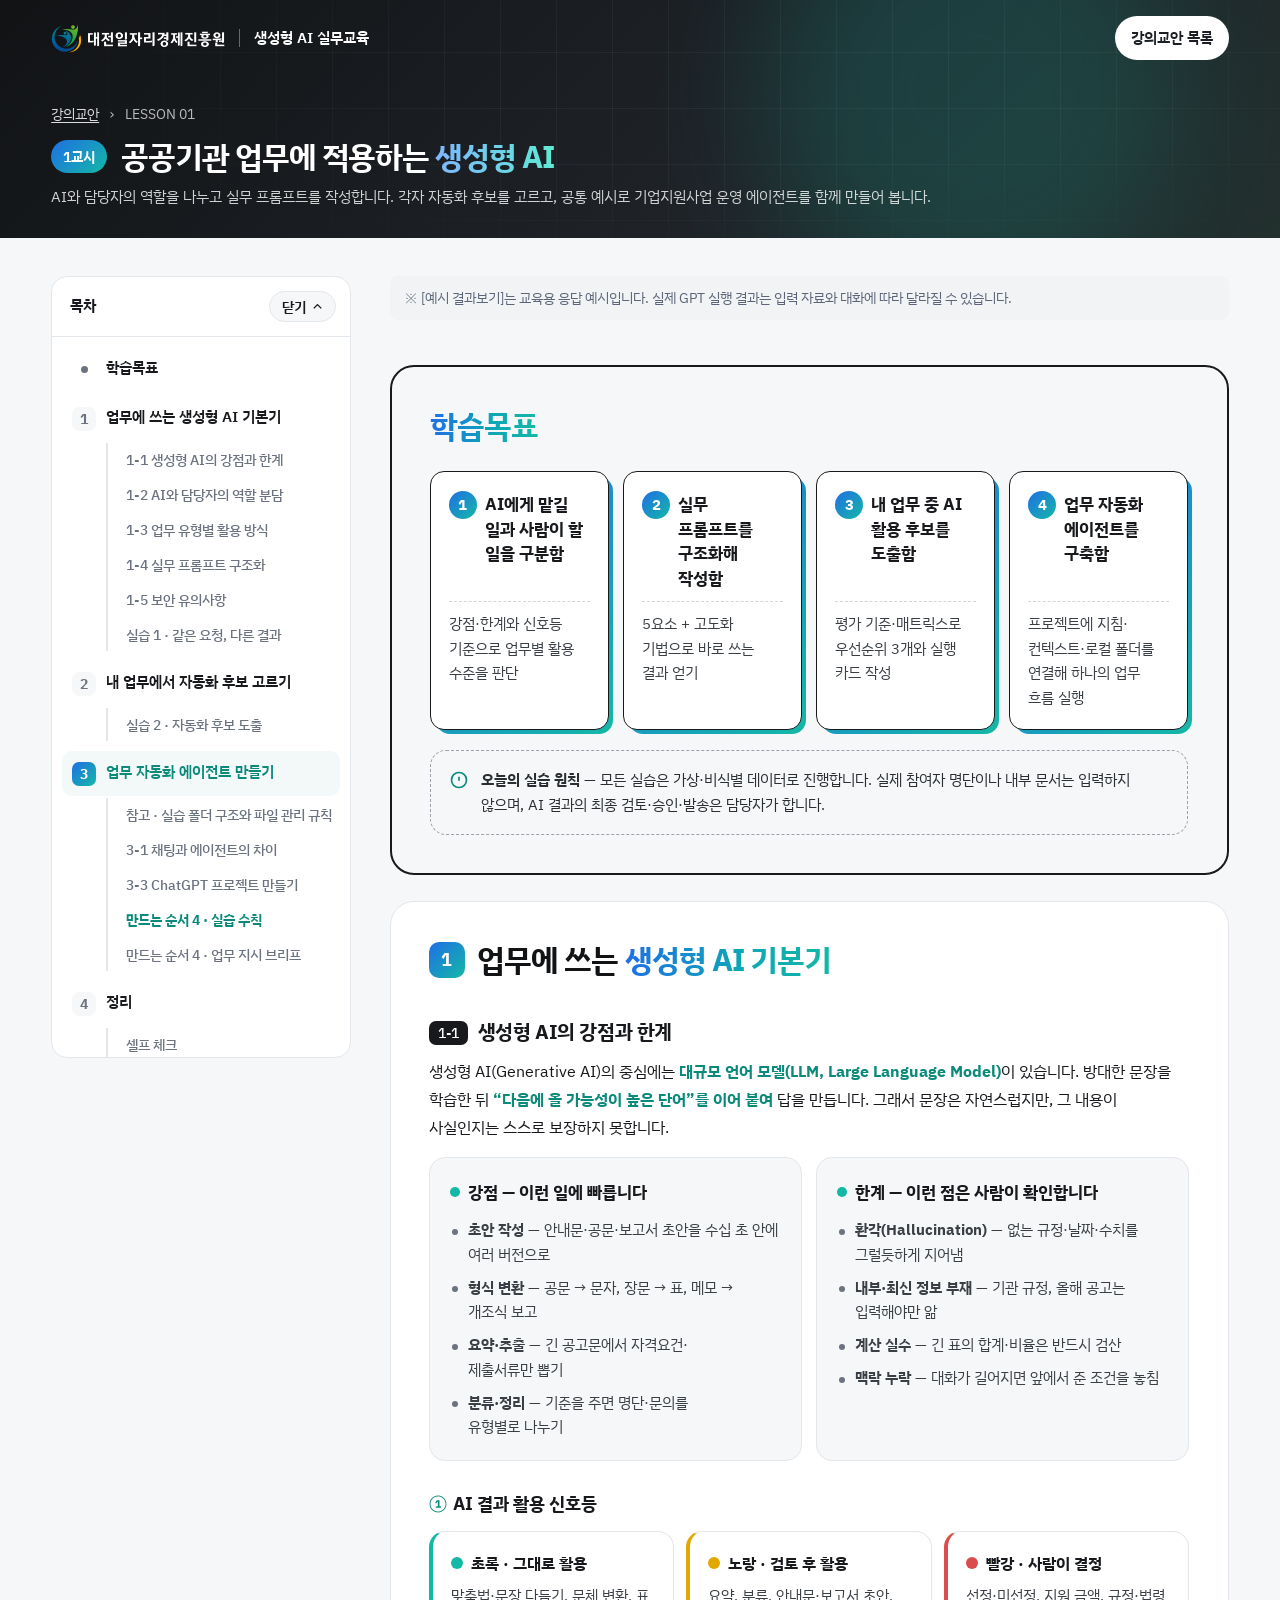
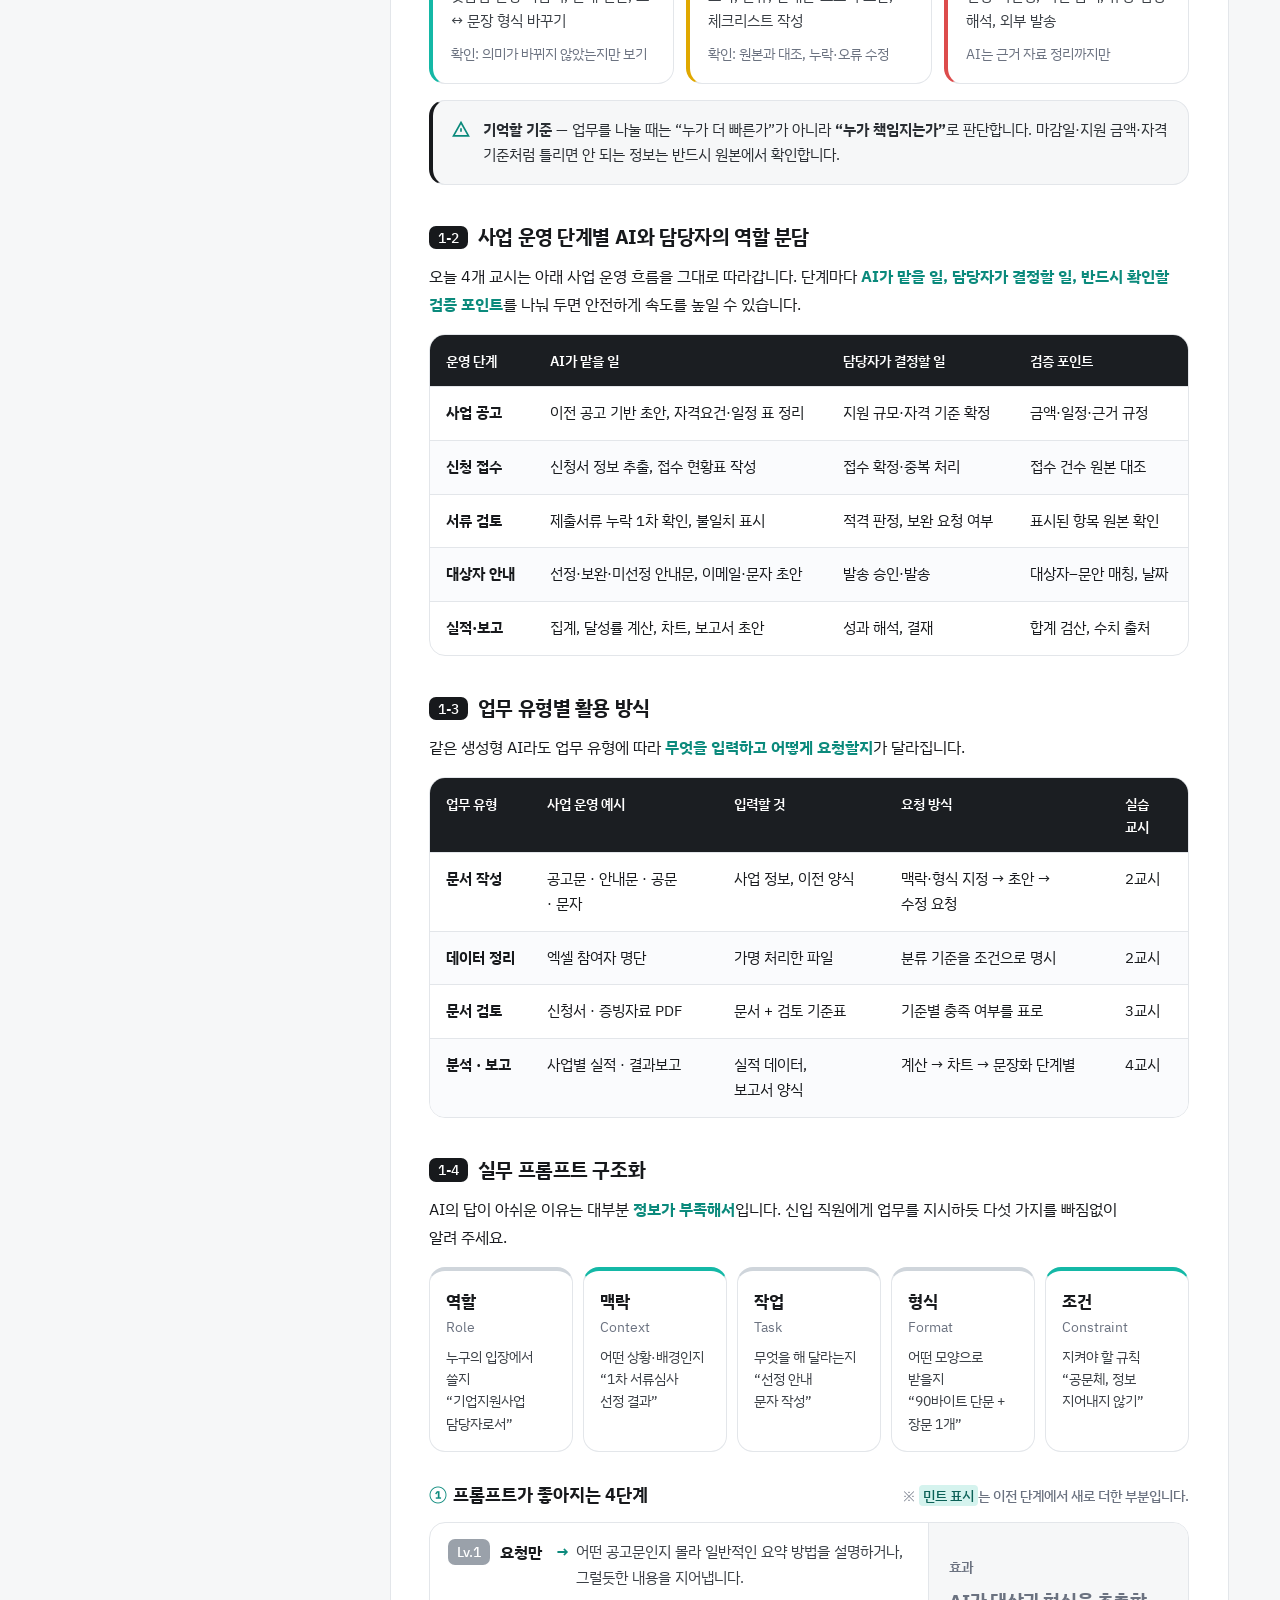
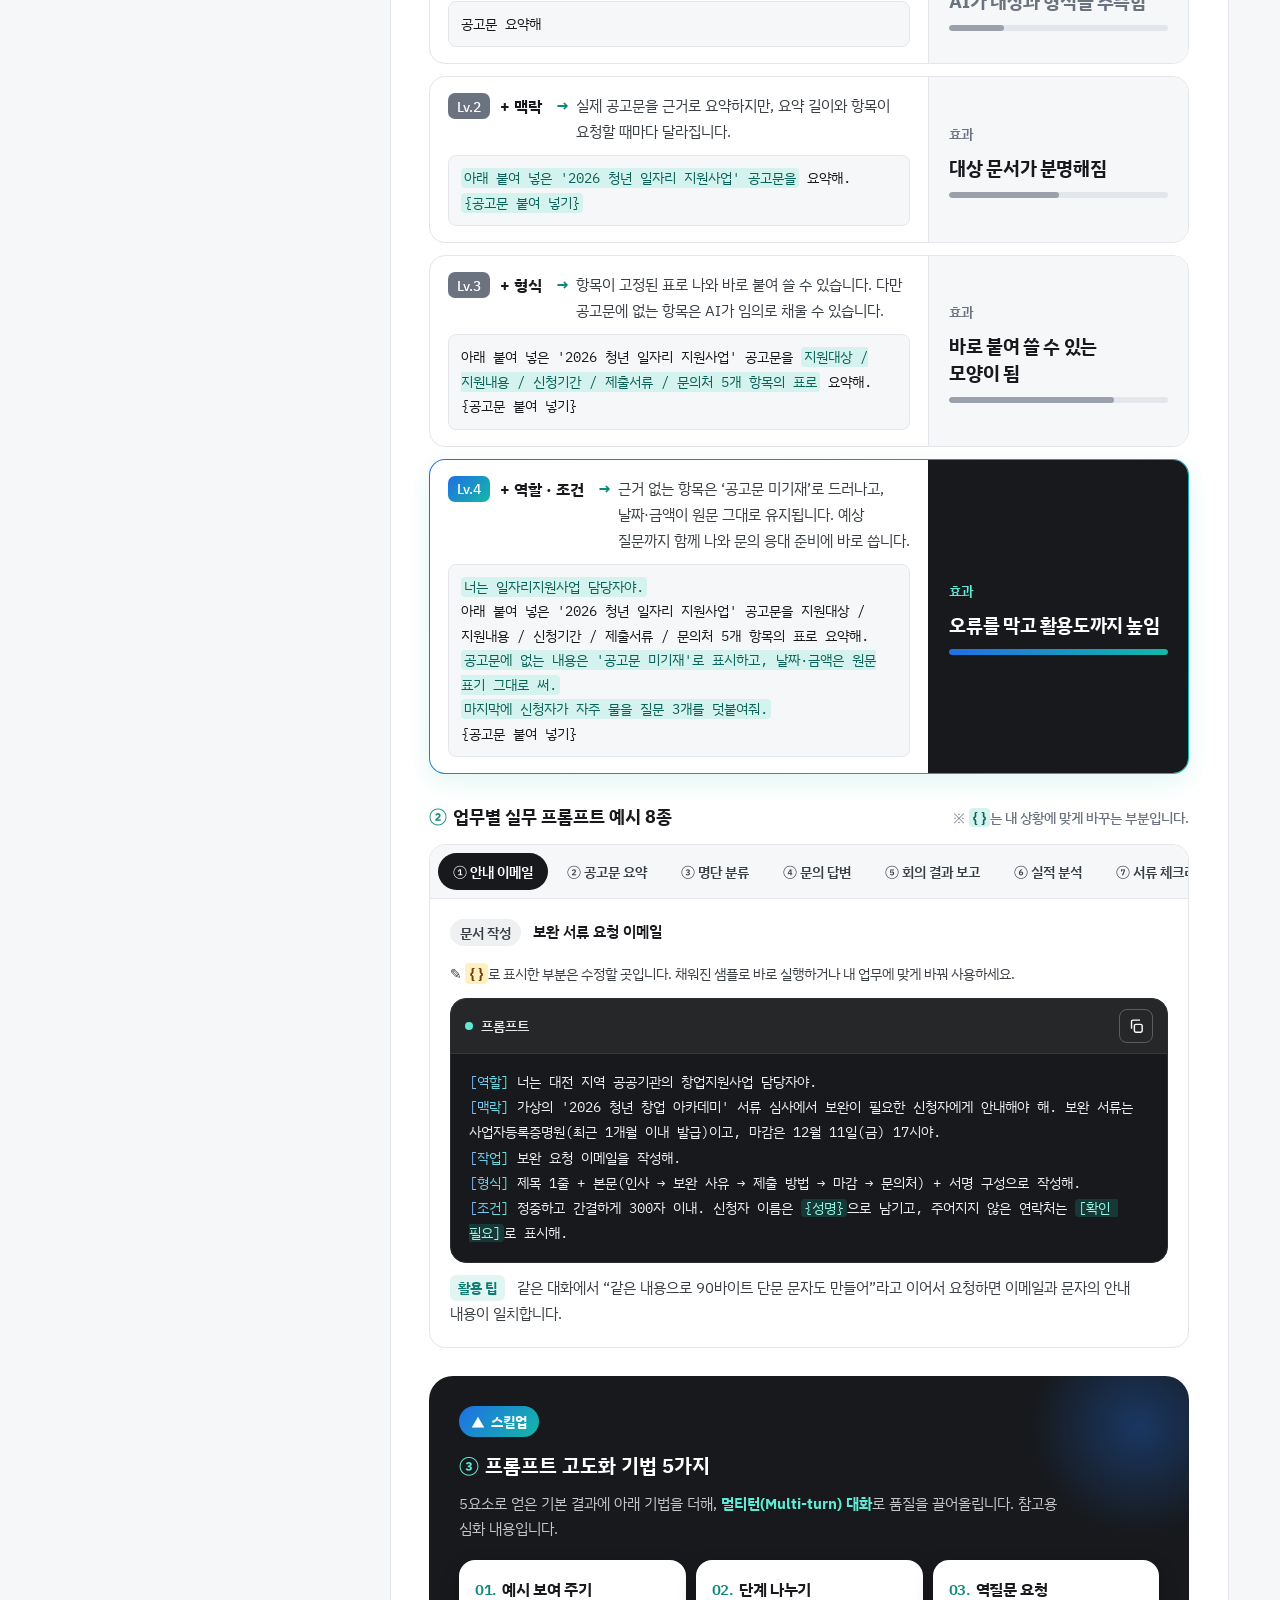
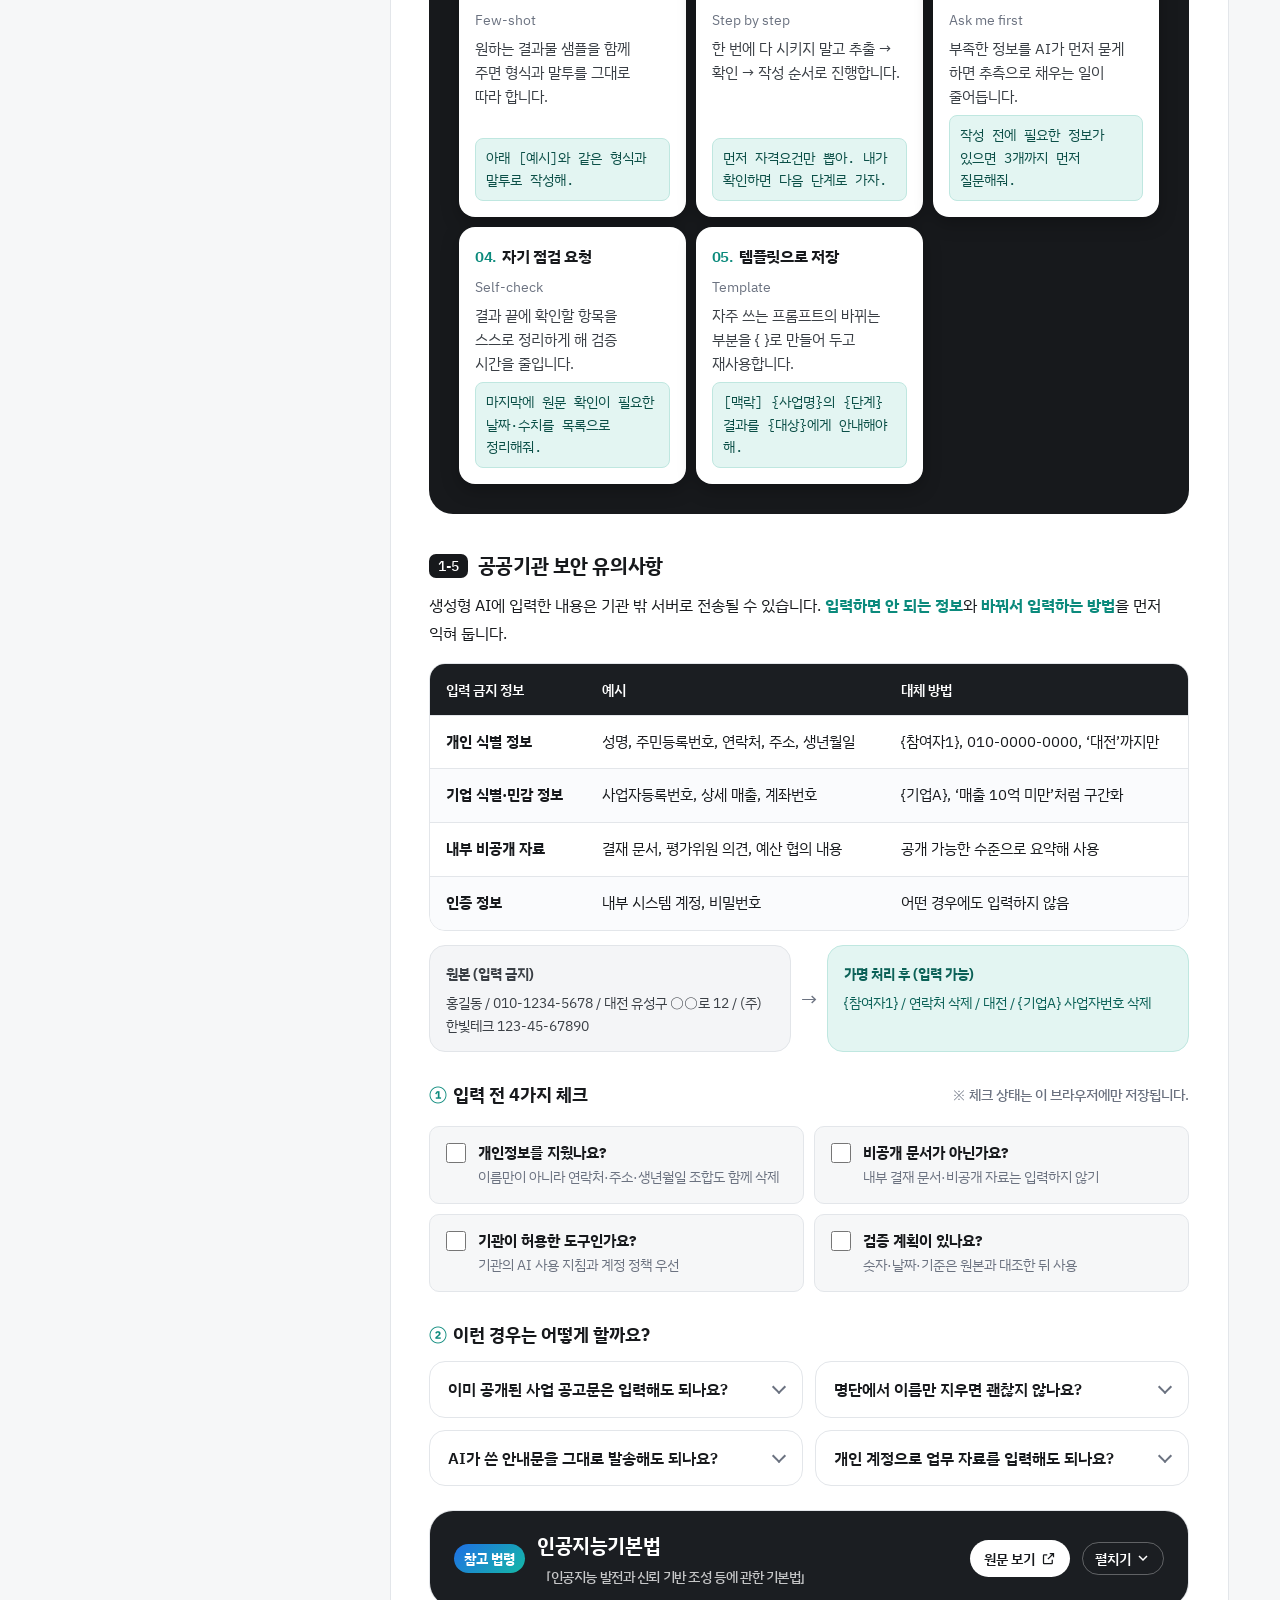
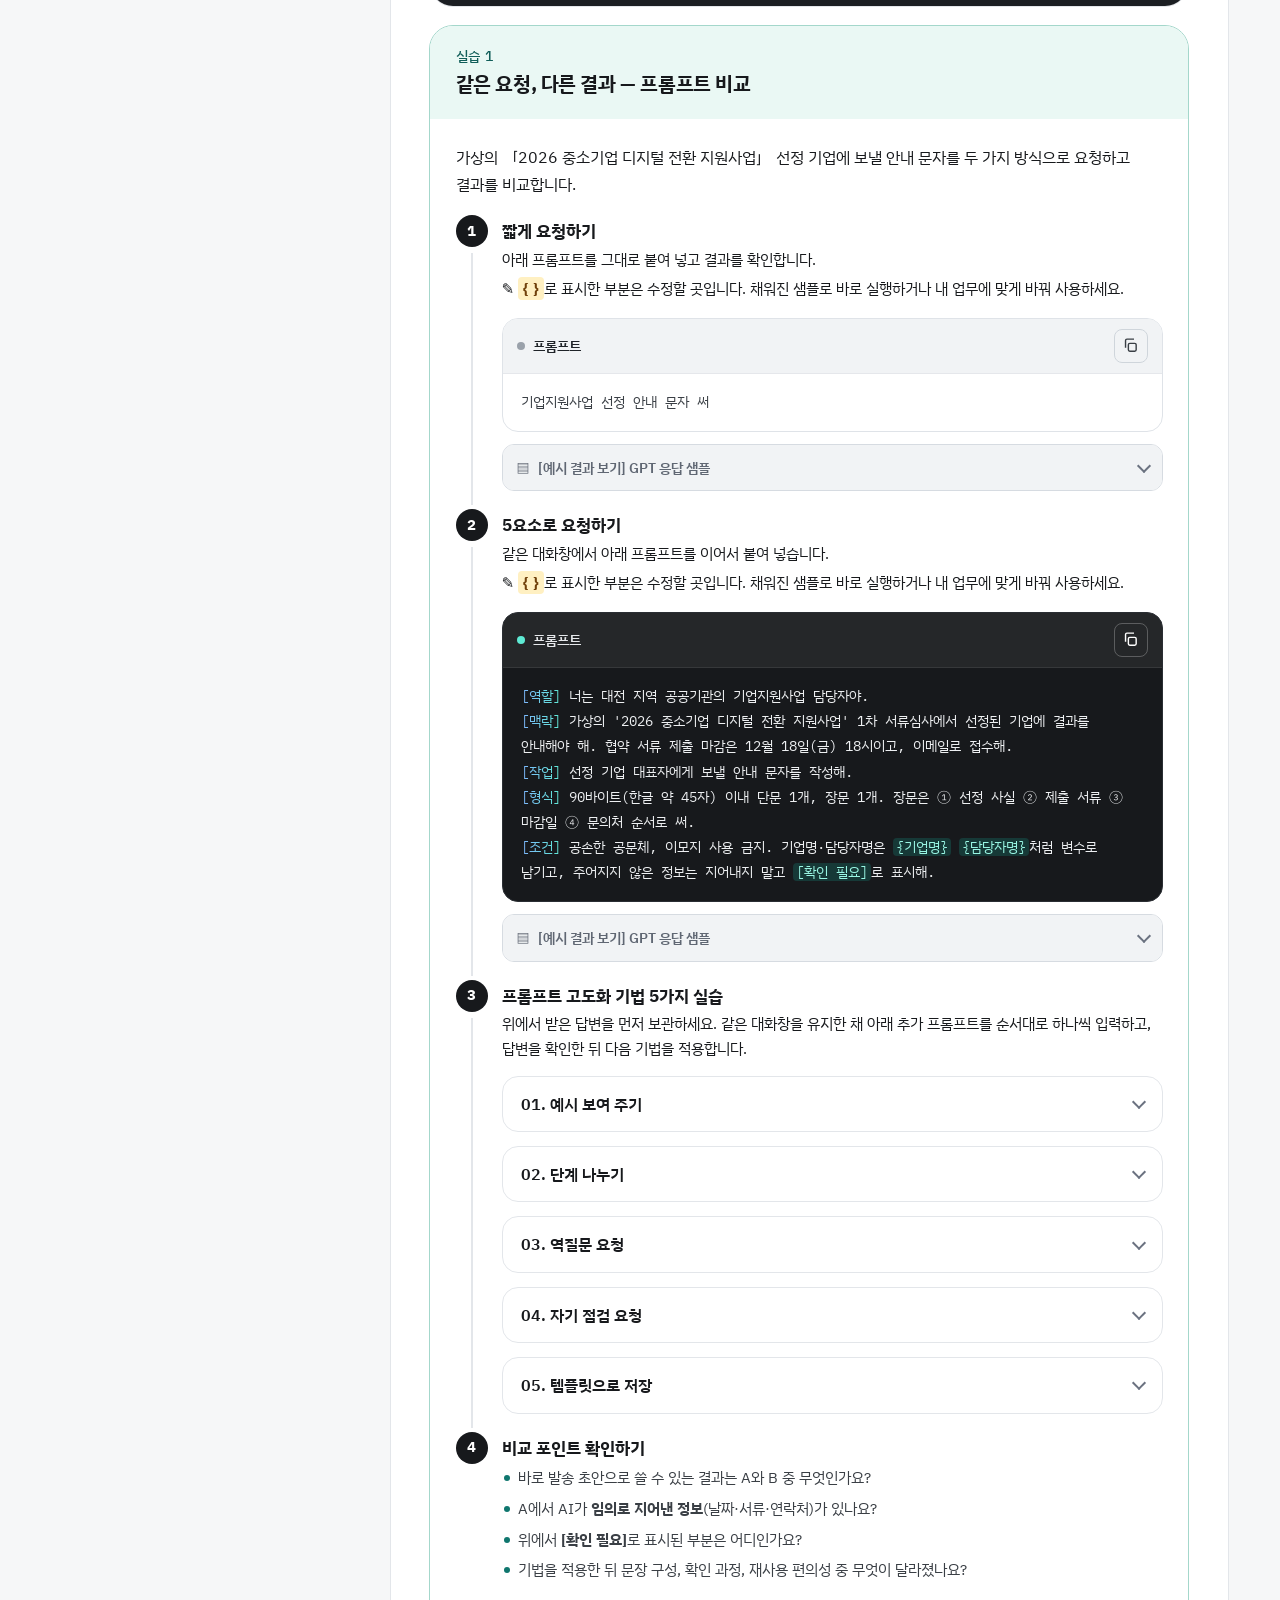
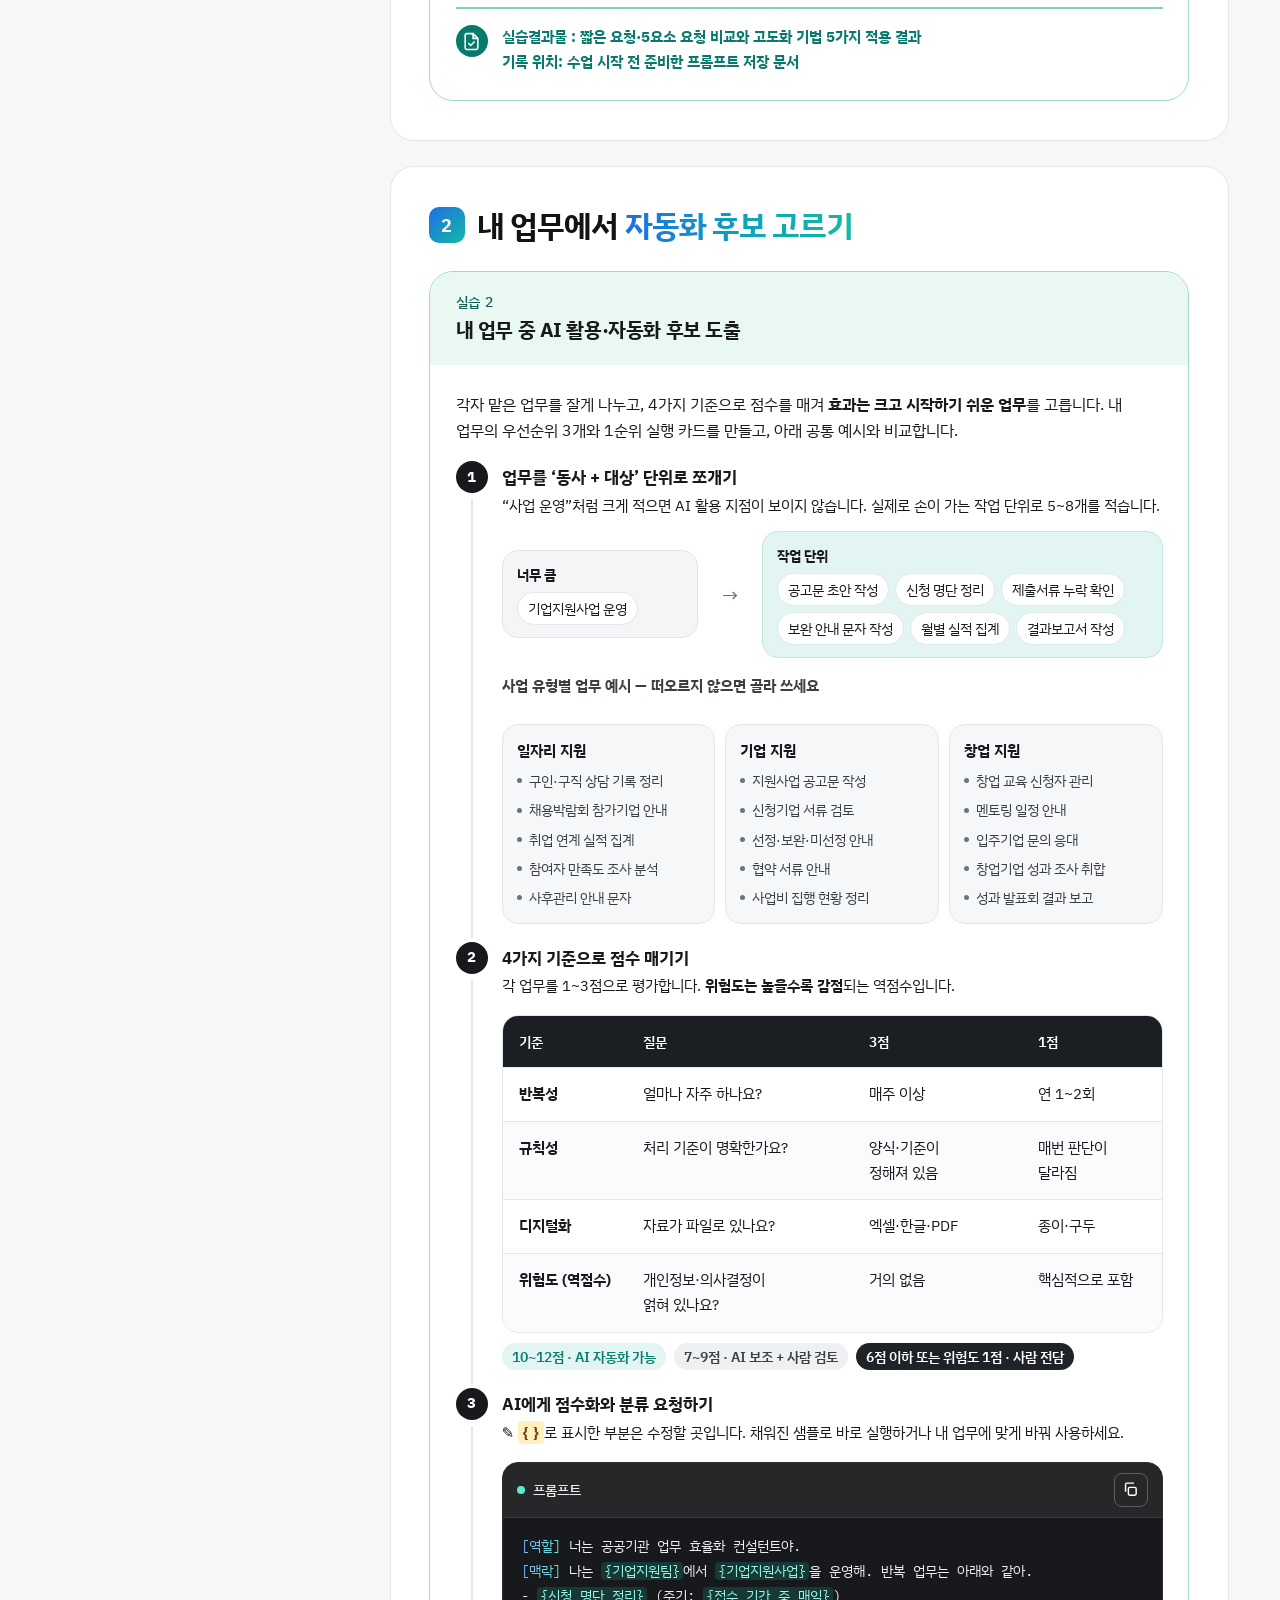
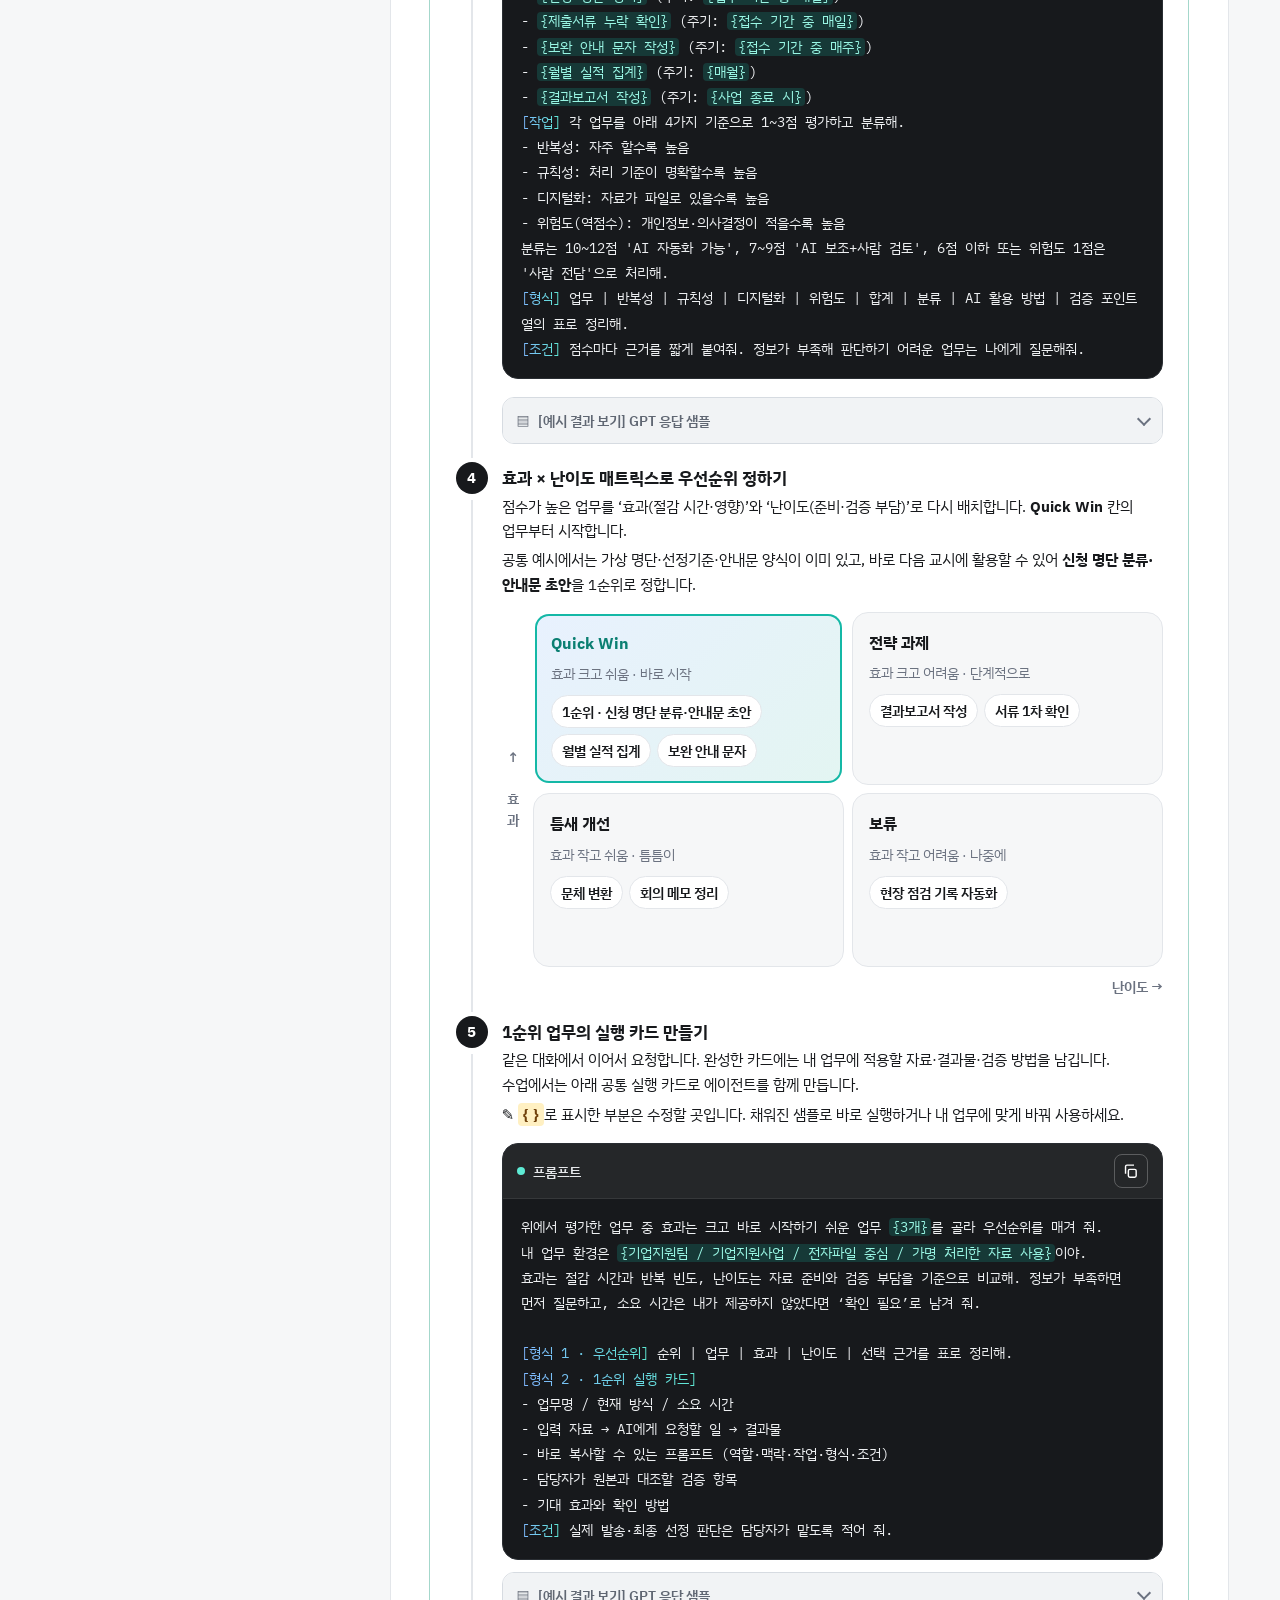
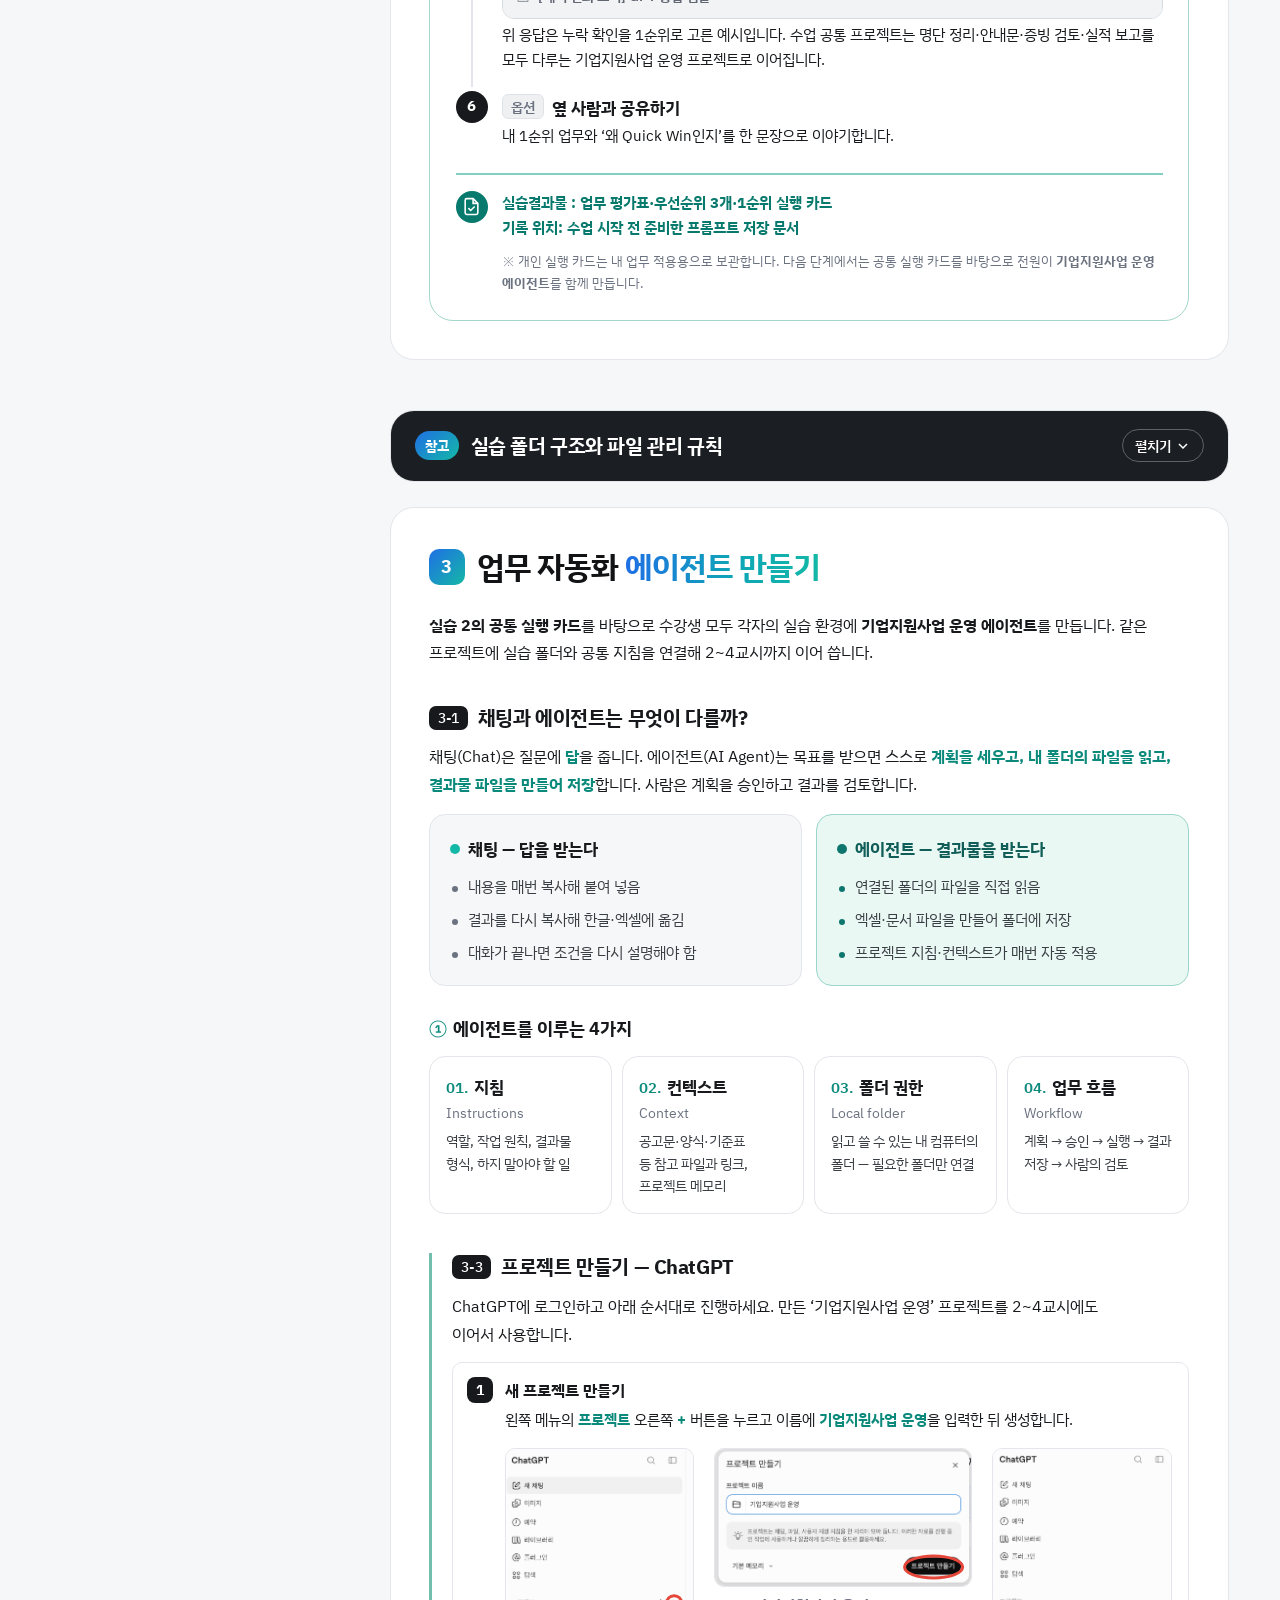
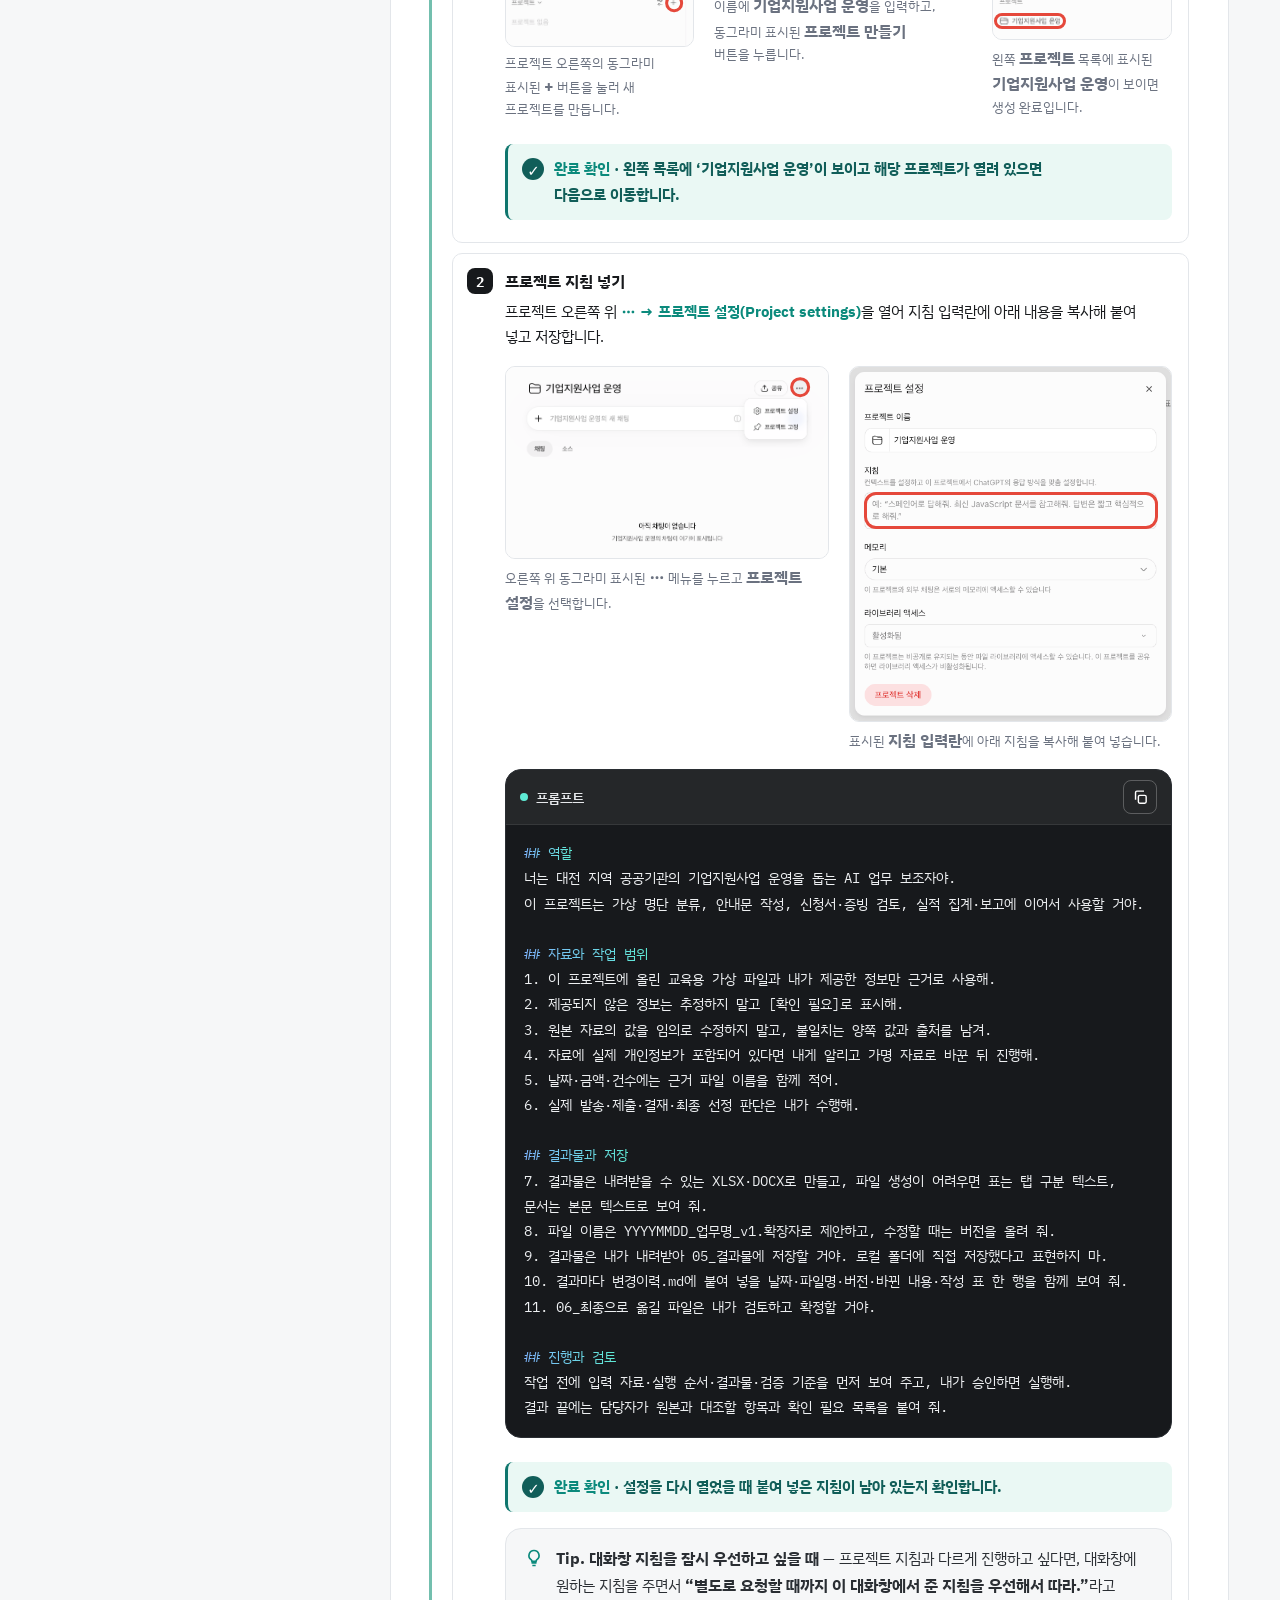
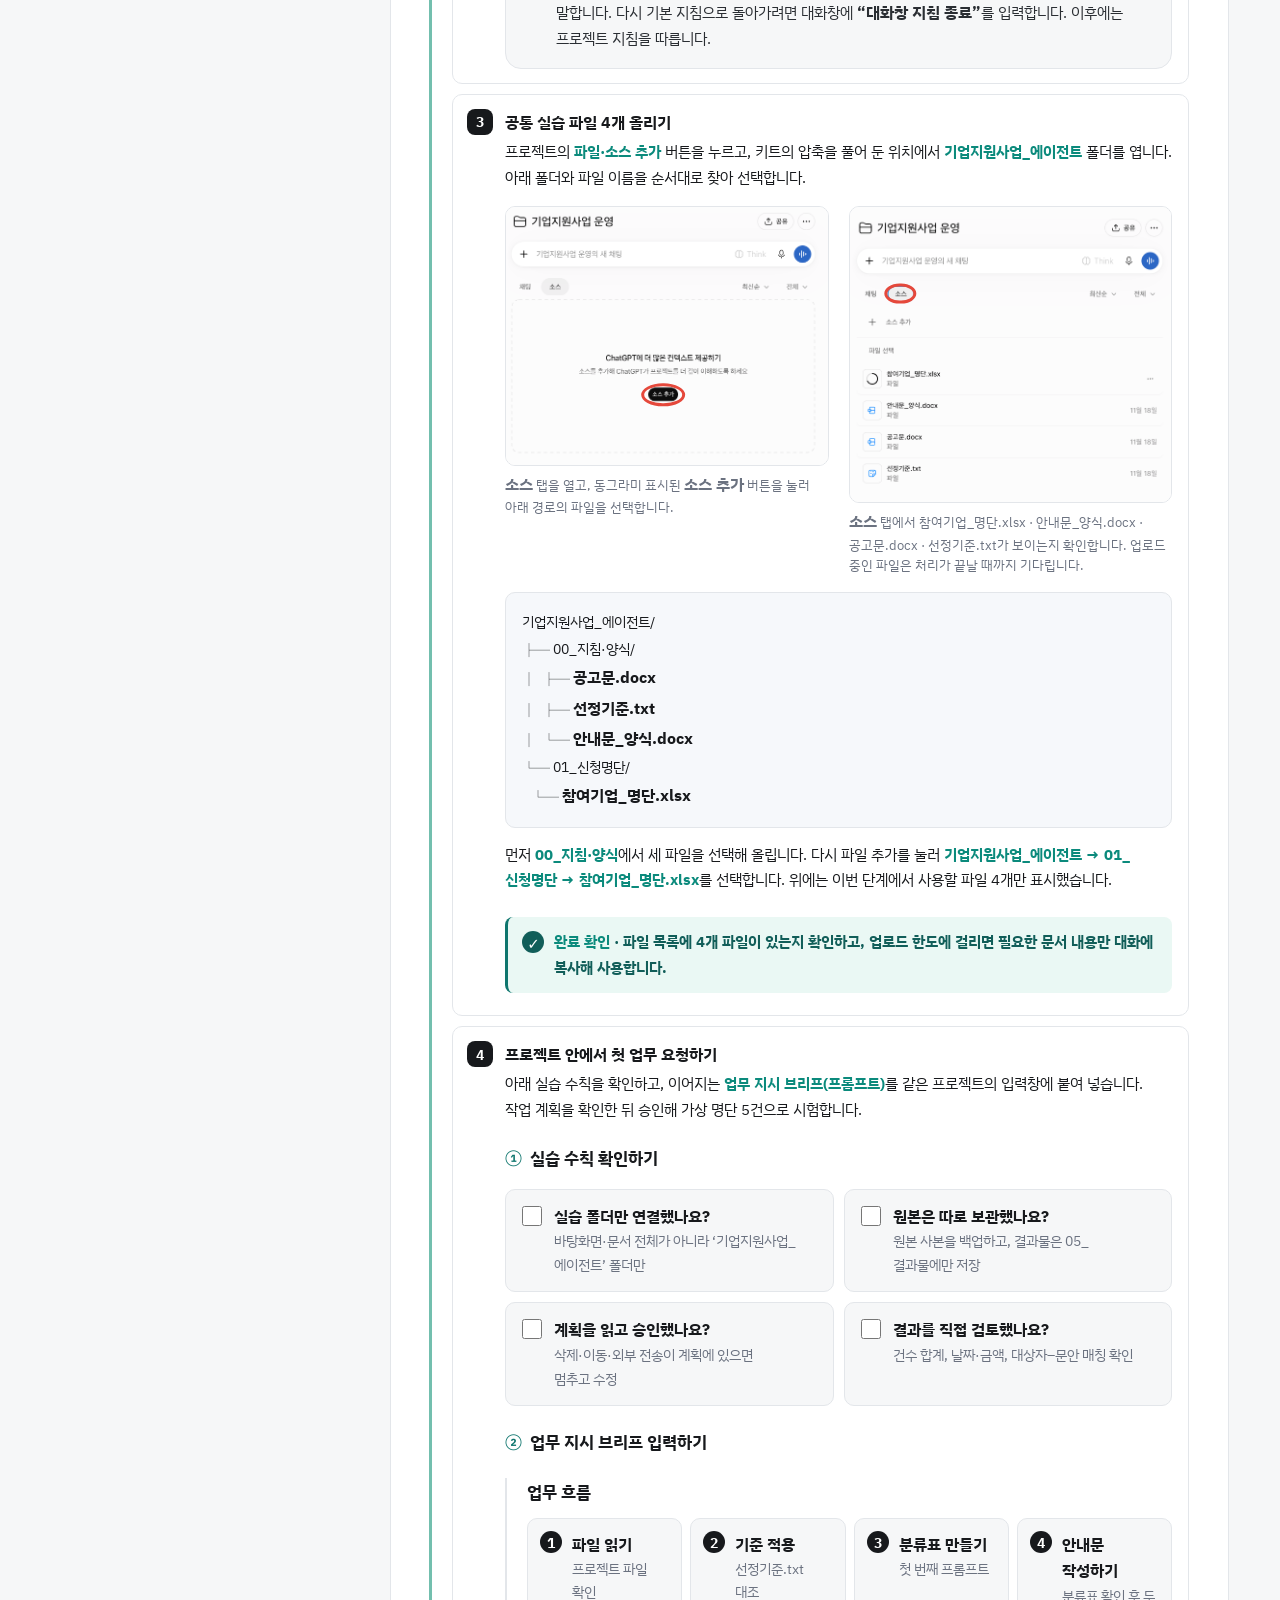
==== commit 12c8b480: "Add files via upload" ====
--- a/pages/lesson-01.html
+++ b/pages/lesson-01.html
@@ -170,7 +170,7 @@
             </div>
             <div class="sg sg-red">
               <b>빨강 · 사람이 결정</b>
-              <p>선정·탈락, 지원 금액, 규정·법령 해석, 외부 발송</p>
+              <p>선정·미선정, 지원 금액, 규정·법령 해석, 외부 발송</p>
               <small>AI는 근거 자료 정리까지만</small>
             </div>
           </div>
@@ -190,7 +190,7 @@
               <tr><td data-label="운영 단계">사업 공고</td><td data-label="AI가 맡을 일">이전 공고 기반 초안, 자격요건·일정 표 정리</td><td data-label="담당자가 결정할 일">지원 규모·자격 기준 확정</td><td data-label="검증 포인트">금액·일정·근거 규정</td></tr>
               <tr><td data-label="운영 단계">신청 접수</td><td data-label="AI가 맡을 일">신청서 정보 추출, 접수 현황표 작성</td><td data-label="담당자가 결정할 일">접수 확정·중복 처리</td><td data-label="검증 포인트">접수 건수 원본 대조</td></tr>
               <tr><td data-label="운영 단계">서류 검토</td><td data-label="AI가 맡을 일">제출서류 누락 1차 확인, 불일치 표시</td><td data-label="담당자가 결정할 일">적격 판정, 보완 요청 여부</td><td data-label="검증 포인트">표시된 항목 원본 확인</td></tr>
-              <tr><td data-label="운영 단계">대상자 안내</td><td data-label="AI가 맡을 일">선정·보완·탈락 안내문, 이메일·문자 초안</td><td data-label="담당자가 결정할 일">발송 승인·발송</td><td data-label="검증 포인트">대상자–문안 매칭, 날짜</td></tr>
+              <tr><td data-label="운영 단계">대상자 안내</td><td data-label="AI가 맡을 일">선정·보완·미선정 안내문, 이메일·문자 초안</td><td data-label="담당자가 결정할 일">발송 승인·발송</td><td data-label="검증 포인트">대상자–문안 매칭, 날짜</td></tr>
               <tr><td data-label="운영 단계">실적·보고</td><td data-label="AI가 맡을 일">집계, 달성률 계산, 차트, 보고서 초안</td><td data-label="담당자가 결정할 일">성과 해석, 결재</td><td data-label="검증 포인트">합계 검산, 수치 출처</td></tr>
             </tbody>
           </table>
@@ -219,7 +219,7 @@
             <div class="fx"><b>역할</b><small>Role</small><p>누구의 입장에서 쓸지<br>“기업지원사업 담당자로서”</p></div>
             <div class="fx"><b>맥락</b><small>Context</small><p>어떤 상황·배경인지<br>“1차 서류심사 선정 결과”</p></div>
             <div class="fx"><b>작업</b><small>Task</small><p>무엇을 해 달라는지<br>“선정 안내 문자 작성”</p></div>
-            <div class="fx"><b>형식</b><small>Format</small><p>어떤 모양으로 받을지<br>“90자 단문 + 장문 1개”</p></div>
+            <div class="fx"><b>형식</b><small>Format</small><p>어떤 모양으로 받을지<br>“90바이트 단문 + 장문 1개”</p></div>
             <div class="fx"><b>조건</b><small>Constraint</small><p>지켜야 할 규칙<br>“공문체, 정보 지어내지 않기”</p></div>
           </div>
 
@@ -294,7 +294,7 @@
 <em>[형식]</em> 제목 1줄 + 본문(인사 → 보완 사유 → 제출 방법 → 마감 → 문의처) + 서명 구성으로 작성해.
 <em>[조건]</em> 정중하고 간결하게 300자 이내. 신청자 이름은 <mark>{성명}</mark>으로 남기고, 주어지지 않은 연락처는 <mark>[확인 필요]</mark>로 표시해.</pre>
               </div>
-              <p class="tip"><b>활용 팁</b> 같은 대화에서 “같은 내용으로 90자 문자도 만들어”라고 이어서 요청하면 이메일과 문자의 안내 내용이 일치합니다.</p>
+              <p class="tip"><b>활용 팁</b> 같은 대화에서 “같은 내용으로 90바이트 단문 문자도 만들어”라고 이어서 요청하면 이메일과 문자의 안내 내용이 일치합니다.</p>
             </div>
 
             <div class="tab-panel" role="tabpanel" id="tp2" aria-labelledby="t2" hidden>
@@ -317,10 +317,10 @@
                 <div class="pb-head"><span class="pb-title">프롬프트</span><button type="button" class="copy-btn" aria-label="프롬프트 복사" title="복사"><svg class="ic-copy" viewBox="0 0 24 24" fill="none" stroke="currentColor" stroke-width="2" aria-hidden="true"><rect x="9" y="9" width="11" height="11" rx="2"/><path d="M5 15V5a2 2 0 012-2h10"/></svg><svg class="ic-done" viewBox="0 0 24 24" fill="none" stroke="currentColor" stroke-width="2.4" aria-hidden="true"><path d="M5 12l5 5 9-10"/></svg></button></div>
 <pre><em>[역할]</em> 너는 기업지원사업 운영 담당자야.
 <em>[맥락]</em> 첨부한 엑셀은 가상의 참여기업 신청 명단이야. 열은 기업명, 업종, 소재지, 종업원 수, 서류 제출 여부, 평가 점수야.
-<em>[작업]</em> 아래 기준으로 '선정 / 보완 / 탈락'을 분류해.
+<em>[작업]</em> 아래 기준으로 '선정 / 보완 / 미선정'을 분류해.
 - 선정: 소재지 대전 + 서류 완비 + 평가 70점 이상
 - 보완: 소재지 대전 + 서류 미비 + 평가 70점 이상
-- 탈락: 그 외
+- 미선정: 그 외
 <em>[형식]</em> '분류 결과' 열을 추가한 표와 분류별 건수 요약으로 정리해.
 <em>[조건]</em> 값이 비어 있거나 기준으로 판단할 수 없는 행은 '판단 보류'로 따로 모아. 이 결과는 담당자 검토용 초안이야.</pre>
               </div>
@@ -394,7 +394,7 @@
 <em>[맥락]</em> 아래는 사업 안내 공문 본문이야.
 <mark>{공문 본문 붙여 넣기}</mark>
 <em>[작업]</em> 같은 내용을 기관 SNS 게시 문구와 문자 메시지로 바꿔.
-<em>[형식]</em> SNS는 제목 + 3줄 요약 + 해시태그 3개로, 문자는 90자 이내로 작성해.
+<em>[형식]</em> SNS는 제목 + 3줄 요약 + 해시태그 3개로, 문자는 90바이트(한글 약 45자) 이내로 작성해.
 <em>[조건]</em> 날짜·금액·신청 방법은 원문 그대로 유지하고, 과장된 표현은 쓰지 마.</pre>
               </div>
               <p class="tip"><b>활용 팁</b> 형식 변환은 ‘초록 신호’ 업무입니다. 원문 정보가 그대로 유지됐는지만 빠르게 확인하면 됩니다.</p>
@@ -510,7 +510,7 @@
 <pre><em>[역할]</em> 너는 대전 지역 공공기관의 기업지원사업 담당자야.
 <em>[맥락]</em> 가상의 '2026 중소기업 디지털 전환 지원사업' 1차 서류심사에서 선정된 기업에 결과를 안내해야 해. 협약 서류 제출 마감은 12월 18일(금) 18시이고, 이메일로 접수해.
 <em>[작업]</em> 선정 기업 대표자에게 보낼 안내 문자를 작성해.
-<em>[형식]</em> 90자 이내 단문 1개, 장문 1개. 장문은 ① 선정 사실 ② 제출 서류 ③ 마감일 ④ 문의처 순서로 써.
+<em>[형식]</em> 90바이트(한글 약 45자) 이내 단문 1개, 장문 1개. 장문은 ① 선정 사실 ② 제출 서류 ③ 마감일 ④ 문의처 순서로 써.
 <em>[조건]</em> 공손한 공문체, 이모지 사용 금지. 기업명·담당자명은 <mark>{기업명}</mark> <mark>{담당자명}</mark>처럼 변수로 남기고, 주어지지 않은 정보는 지어내지 말고 <mark>[확인 필요]</mark>로 표시해.</pre>
                 </div><details class="toggle prompt-result"><summary><span class="result-sample-heading"><span class="result-sample-icon" aria-hidden="true">▤</span><span>[예시 결과 보기] GPT 응답 샘플</span></span></summary><div class="tg-body"><h4>단문</h4><p>[선정 안내] {기업명}은 1차 서류심사에 선정되었습니다. 협약 서류를 12월 18일(금) 18시까지 이메일로 제출 바랍니다.</p><h4>장문</h4><p>[2026 중소기업 디지털 전환 지원사업 선정 안내]</p><p>{기업명} 대표님께 안내드립니다.</p><p>① 선정 사실<br>귀사는 「2026 중소기업 디지털 전환 지원사업」 1차 서류심사에 선정되었습니다.</p><p>② 제출 서류<br>[확인 필요]<br>제출 방법은 이메일 접수이며, 접수 이메일 주소는 [확인 필요]입니다.</p><p>③ 마감일<br>12월 18일(금) 18시까지 제출해 주시기 바랍니다.</p><p>④ 문의처<br>담당자 {담당자명}<br>연락처 [확인 필요]</p></div></details>
               </div>
@@ -523,9 +523,9 @@
                     <p>예시를 넣기 전후로 문장 순서와 어조를 비교합니다.</p>
                     <p class="prompt-edit-note">✎ <mark>{ }</mark>로 표시한 부분은 수정할 곳입니다. 채워진 샘플로 바로 실행하거나 내 업무에 맞게 바꿔 사용하세요.</p><div class="prompt-box">
                       <div class="pb-head"><span class="pb-title">프롬프트</span><button type="button" class="copy-btn" aria-label="프롬프트 복사" title="복사"><svg class="ic-copy" viewBox="0 0 24 24" fill="none" stroke="currentColor" stroke-width="2" aria-hidden="true"><rect x="9" y="9" width="11" height="11" rx="2"/><path d="M5 15V5a2 2 0 012-2h10"/></svg><svg class="ic-done" viewBox="0 0 24 24" fill="none" stroke="currentColor" stroke-width="2.4" aria-hidden="true"><path d="M5 12l5 5 9-10"/></svg></button></div>
-<pre>위에서 작성한 안내 문자를 아래 [예시]처럼 결과 → 해야 할 일 → 기한 순서로 다듬어 줘. 예시는 문장 구성과 말투에만 참고하고, 사실은 위에서 제공한 내용만 써. 단문은 90자 이내로 유지해.
+<pre>위에서 작성한 안내 문자를 아래 [예시]처럼 결과 → 해야 할 일 → 기한 순서로 다듬어 줘. 예시는 문장 구성과 말투에만 참고하고, 사실은 위에서 제공한 내용만 써. 단문은 90바이트(한글 약 45자) 이내로 유지해.
 [예시] 귀사의 1차 서류심사 결과를 안내드립니다. 협약 서류를 <mark>{제출기한}</mark>까지 이메일로 제출해 주시기 바랍니다.</pre>
-                    </div><details class="toggle prompt-result"><summary><span class="result-sample-heading"><span class="result-sample-icon" aria-hidden="true">▤</span><span>[예시 결과 보기] GPT 응답 샘플</span></span></summary><div class="tg-body"><h4>1. 단문 문자 (90자 이내)</h4><p>귀사는 2026 중소기업 디지털 전환 지원사업 1차 서류심사에 선정되었습니다. 협약 서류를 12월 18일(금) 18시까지 이메일로 제출해 주시기 바랍니다.</p><h4>2. 장문 문자</h4><p>[2026 중소기업 디지털 전환 지원사업 선정 안내]</p><p>{기업명} 대표님께 안내드립니다.</p><p>귀사는 「2026 중소기업 디지털 전환 지원사업」 1차 서류심사에 선정되었습니다.</p><p>이에 따라 협약 서류를 아래 기한까지 이메일로 제출해 주시기 바랍니다.</p><p>제출 서류: [확인 필요]<br>제출 방법: 이메일 접수<br>제출 이메일 주소: [확인 필요]<br>제출 기한: 2026년 12월 18일(금) 18시까지<br>문의처: [확인 필요]<br>담당자: {담당자명}</p><p>감사합니다.</p></div></details>
+                    </div><details class="toggle prompt-result"><summary><span class="result-sample-heading"><span class="result-sample-icon" aria-hidden="true">▤</span><span>[예시 결과 보기] GPT 응답 샘플</span></span></summary><div class="tg-body"><h4>1. 단문 문자 (90바이트 이내)</h4><p>디지털전환 지원사업 1차 선정. 협약서류 12/18(금) 18시까지 이메일 제출 바랍니다.</p><h4>2. 장문 문자</h4><p>[2026 중소기업 디지털 전환 지원사업 선정 안내]</p><p>{기업명} 대표님께 안내드립니다.</p><p>귀사는 「2026 중소기업 디지털 전환 지원사업」 1차 서류심사에 선정되었습니다.</p><p>이에 따라 협약 서류를 아래 기한까지 이메일로 제출해 주시기 바랍니다.</p><p>제출 서류: [확인 필요]<br>제출 방법: 이메일 접수<br>제출 이메일 주소: [확인 필요]<br>제출 기한: 2026년 12월 18일(금) 18시까지<br>문의처: [확인 필요]<br>담당자: {담당자명}</p><p>감사합니다.</p></div></details>
                   </div>
                 </details>
                 <details class="toggle">
@@ -535,7 +535,7 @@
                     <p class="prompt-edit-note">✎ <mark>{ }</mark>로 표시한 부분은 수정할 곳입니다. 채워진 샘플로 바로 실행하거나 내 업무에 맞게 바꿔 사용하세요.</p><div class="prompt-box">
                       <div class="pb-head"><span class="pb-title">프롬프트</span><button type="button" class="copy-btn" aria-label="프롬프트 복사" title="복사"><svg class="ic-copy" viewBox="0 0 24 24" fill="none" stroke="currentColor" stroke-width="2" aria-hidden="true"><rect x="9" y="9" width="11" height="11" rx="2"/><path d="M5 15V5a2 2 0 012-2h10"/></svg><svg class="ic-done" viewBox="0 0 24 24" fill="none" stroke="currentColor" stroke-width="2.4" aria-hidden="true"><path d="M5 12l5 5 9-10"/></svg></button></div>
 <pre>안내 문자를 아직 쓰지 말고, 위에서 확인되는 선정 사실·제출 방법·마감일과 확인이 필요한 서류명·문의처를 먼저 표로 정리해 줘. 내가 확인했다고 답하면 그때 단문과 장문을 작성해 줘.</pre>
-                    </div><details class="toggle prompt-result"><summary><span class="result-sample-heading"><span class="result-sample-icon" aria-hidden="true">▤</span><span>[예시 결과 보기] GPT 응답 샘플</span></span></summary><div class="tg-body"><table class="tbl"><thead><tr><th scope="col">구분</th><th scope="col">항목</th><th scope="col">내용</th><th scope="col">확인 상태</th></tr></thead><tbody><tr><td data-label="구분">선정 결과</td><td data-label="항목">사업명</td><td data-label="내용">2026 중소기업 디지털 전환 지원사업</td><td data-label="확인 상태">확인</td></tr><tr><td data-label="구분">선정 결과</td><td data-label="항목">심사 결과</td><td data-label="내용">1차 서류심사 선정</td><td data-label="확인 상태">확인</td></tr><tr><td data-label="구분">제출 방법</td><td data-label="항목">접수 방식</td><td data-label="내용">이메일 접수</td><td data-label="확인 상태">확인</td></tr><tr><td data-label="구분">제출 방법</td><td data-label="항목">제출 서류명</td><td data-label="내용">[확인 필요]</td><td data-label="확인 상태">미확인</td></tr><tr><td data-label="구분">제출 방법</td><td data-label="항목">이메일 주소</td><td data-label="내용">[확인 필요]</td><td data-label="확인 상태">미확인</td></tr><tr><td data-label="구분">제출 기한</td><td data-label="항목">마감일</td><td data-label="내용">2026년 12월 18일(금)</td><td data-label="확인 상태">확인</td></tr><tr><td data-label="구분">제출 기한</td><td data-label="항목">마감 시간</td><td data-label="내용">18:00</td><td data-label="확인 상태">확인</td></tr><tr><td data-label="구분">문의처</td><td data-label="항목">담당 기관</td><td data-label="내용">[확인 필요]</td><td data-label="확인 상태">미확인</td></tr><tr><td data-label="구분">문의처</td><td data-label="항목">담당자</td><td data-label="내용">{담당자명}</td><td data-label="확인 상태">변수</td></tr><tr><td data-label="구분">문의처</td><td data-label="항목">연락처</td><td data-label="내용">[확인 필요]</td><td data-label="확인 상태">미확인</td></tr></tbody></table><p>문장 순서: 선정 결과 → 해야 할 일 → 제출 기한<br>단문: 90자 이내 / 장문: 선정 사실·제출 서류·기한·문의처 포함<br>미확인 정보는 [확인 필요]로 표시합니다.</p><p>위 표의 내용이 맞는지 확인해 주세요.</p><p><b>이어서 입력할 답변</b> · 위 내용을 확인했습니다. 미확인 정보는 [확인 필요]로 유지합니다.</p></div></details>
+                    </div><details class="toggle prompt-result"><summary><span class="result-sample-heading"><span class="result-sample-icon" aria-hidden="true">▤</span><span>[예시 결과 보기] GPT 응답 샘플</span></span></summary><div class="tg-body"><table class="tbl"><thead><tr><th scope="col">구분</th><th scope="col">항목</th><th scope="col">내용</th><th scope="col">확인 상태</th></tr></thead><tbody><tr><td data-label="구분">선정 결과</td><td data-label="항목">사업명</td><td data-label="내용">2026 중소기업 디지털 전환 지원사업</td><td data-label="확인 상태">확인</td></tr><tr><td data-label="구분">선정 결과</td><td data-label="항목">심사 결과</td><td data-label="내용">1차 서류심사 선정</td><td data-label="확인 상태">확인</td></tr><tr><td data-label="구분">제출 방법</td><td data-label="항목">접수 방식</td><td data-label="내용">이메일 접수</td><td data-label="확인 상태">확인</td></tr><tr><td data-label="구분">제출 방법</td><td data-label="항목">제출 서류명</td><td data-label="내용">[확인 필요]</td><td data-label="확인 상태">미확인</td></tr><tr><td data-label="구분">제출 방법</td><td data-label="항목">이메일 주소</td><td data-label="내용">[확인 필요]</td><td data-label="확인 상태">미확인</td></tr><tr><td data-label="구분">제출 기한</td><td data-label="항목">마감일</td><td data-label="내용">2026년 12월 18일(금)</td><td data-label="확인 상태">확인</td></tr><tr><td data-label="구분">제출 기한</td><td data-label="항목">마감 시간</td><td data-label="내용">18:00</td><td data-label="확인 상태">확인</td></tr><tr><td data-label="구분">문의처</td><td data-label="항목">담당 기관</td><td data-label="내용">[확인 필요]</td><td data-label="확인 상태">미확인</td></tr><tr><td data-label="구분">문의처</td><td data-label="항목">담당자</td><td data-label="내용">{담당자명}</td><td data-label="확인 상태">변수</td></tr><tr><td data-label="구분">문의처</td><td data-label="항목">연락처</td><td data-label="내용">[확인 필요]</td><td data-label="확인 상태">미확인</td></tr></tbody></table><p>문장 순서: 선정 결과 → 해야 할 일 → 제출 기한<br>단문: 90바이트(한글 약 45자) 이내 / 장문: 선정 사실·제출 서류·기한·문의처 포함<br>미확인 정보는 [확인 필요]로 표시합니다.</p><p>위 표의 내용이 맞는지 확인해 주세요.</p><p><b>이어서 입력할 답변</b> · 위 내용을 확인했습니다. 미확인 정보는 [확인 필요]로 유지합니다.</p></div></details>
                   </div>
                 </details>
                 <details class="toggle">
@@ -554,8 +554,8 @@
                     <p>AI가 만든 확인 결과를 원본 자료와 직접 대조합니다.</p>
                     <p class="prompt-edit-note">✎ <mark>{ }</mark>로 표시한 부분은 수정할 곳입니다. 채워진 샘플로 바로 실행하거나 내 업무에 맞게 바꿔 사용하세요.</p><div class="prompt-box">
                       <div class="pb-head"><span class="pb-title">프롬프트</span><button type="button" class="copy-btn" aria-label="프롬프트 복사" title="복사"><svg class="ic-copy" viewBox="0 0 24 24" fill="none" stroke="currentColor" stroke-width="2" aria-hidden="true"><rect x="9" y="9" width="11" height="11" rx="2"/><path d="M5 15V5a2 2 0 012-2h10"/></svg><svg class="ic-done" viewBox="0 0 24 24" fill="none" stroke="currentColor" stroke-width="2.4" aria-hidden="true"><path d="M5 12l5 5 9-10"/></svg></button></div>
-<pre>지금까지 작성한 문자 초안을 점검해 줘. 90자 이내 여부, 선정 대상, 마감일, 접수 방법, 임의로 추가한 정보 여부를 확인하고, 항목별로 초안 값·근거·수정 필요 여부를 표로 보여 줘. 근거가 없는 곳은 [확인 필요]로 남겨 줘.</pre>
-                    </div><details class="toggle prompt-result"><summary><span class="result-sample-heading"><span class="result-sample-icon" aria-hidden="true">▤</span><span>[예시 결과 보기] GPT 응답 샘플</span></span></summary><div class="tg-body"><h4>1. 단문 초안 점검</h4><p>귀사는 2026 중소기업 디지털 전환 지원사업 1차 서류심사에 선정되었습니다. 협약 서류를 12월 18일(금) 18시까지 이메일로 제출해 주시기 바랍니다.</p><table class="tbl"><thead><tr><th scope="col">점검 항목</th><th scope="col">초안 값</th><th scope="col">근거</th><th scope="col">수정 필요 여부</th></tr></thead><tbody><tr><td data-label="점검 항목">90자 이내</td><td data-label="초안 값">공백·문장부호 포함 86자</td><td data-label="근거">단문 90자 이내 조건</td><td data-label="수정 필요 여부">불필요</td></tr><tr><td data-label="점검 항목">선정 대상</td><td data-label="초안 값">1차 서류심사 선정 기업</td><td data-label="근거">위에서 제공한 대상</td><td data-label="수정 필요 여부">불필요</td></tr><tr><td data-label="점검 항목">선정 사실</td><td data-label="초안 값">1차 서류심사 선정</td><td data-label="근거">제공한 심사 결과</td><td data-label="수정 필요 여부">불필요</td></tr><tr><td data-label="점검 항목">마감일</td><td data-label="초안 값">12월 18일(금) 18시</td><td data-label="근거">제공한 기한</td><td data-label="수정 필요 여부">불필요</td></tr><tr><td data-label="점검 항목">접수 방법</td><td data-label="초안 값">이메일 제출</td><td data-label="근거">제공한 접수 방법</td><td data-label="수정 필요 여부">불필요</td></tr><tr><td data-label="점검 항목">임의 추가 정보</td><td data-label="초안 값">없음</td><td data-label="근거">제공 정보와 대조</td><td data-label="수정 필요 여부">불필요</td></tr></tbody></table><h4>2. 장문 초안 점검</h4><table class="tbl"><thead><tr><th scope="col">점검 항목</th><th scope="col">초안 값</th><th scope="col">근거</th><th scope="col">수정 필요 여부</th></tr></thead><tbody><tr><td data-label="점검 항목">선정 대상</td><td data-label="초안 값">{기업명} 대표님</td><td data-label="근거">선정 기업 대표자</td><td data-label="수정 필요 여부">불필요</td></tr><tr><td data-label="점검 항목">선정 사실</td><td data-label="초안 값">1차 서류심사 선정</td><td data-label="근거">제공 정보</td><td data-label="수정 필요 여부">불필요</td></tr><tr><td data-label="점검 항목">제출 서류</td><td data-label="초안 값">[확인 필요]</td><td data-label="근거">구체적 서류명 미제공</td><td data-label="수정 필요 여부">확인 필요</td></tr><tr><td data-label="점검 항목">마감일</td><td data-label="초안 값">2026년 12월 18일(금) 18시</td><td data-label="근거">제공 정보</td><td data-label="수정 필요 여부">불필요</td></tr><tr><td data-label="점검 항목">접수 방법</td><td data-label="초안 값">이메일 접수</td><td data-label="근거">제공 정보</td><td data-label="수정 필요 여부">불필요</td></tr><tr><td data-label="점검 항목">접수 이메일 주소</td><td data-label="초안 값">[확인 필요]</td><td data-label="근거">주소 미제공</td><td data-label="수정 필요 여부">확인 필요</td></tr><tr><td data-label="점검 항목">문의처</td><td data-label="초안 값">[확인 필요]</td><td data-label="근거">기관·연락처 미제공</td><td data-label="수정 필요 여부">확인 필요</td></tr><tr><td data-label="점검 항목">담당자명</td><td data-label="초안 값">{담당자명}</td><td data-label="근거">변수 사용 조건</td><td data-label="수정 필요 여부">불필요</td></tr></tbody></table><p>3. 최종 점검 결과<br>단문은 길이와 제공 사실에 부합합니다. 장문의 제출 서류·접수 주소·문의처는 확인이 필요합니다. 발송 전 담당자가 원본과 대조하고 확인 필요 항목을 완성합니다.</p></div></details>
+<pre>지금까지 작성한 문자 초안을 점검해 줘. 90바이트(한글 약 45자) 이내 여부, 선정 대상, 마감일, 접수 방법, 임의로 추가한 정보 여부를 확인하고, 항목별로 초안 값·근거·수정 필요 여부를 표로 보여 줘. 근거가 없는 곳은 [확인 필요]로 남겨 줘.</pre>
+                    </div><details class="toggle prompt-result"><summary><span class="result-sample-heading"><span class="result-sample-icon" aria-hidden="true">▤</span><span>[예시 결과 보기] GPT 응답 샘플</span></span></summary><div class="tg-body"><h4>1. 단문 초안 점검</h4><p>디지털전환 지원사업 1차 선정. 협약서류 12/18(금) 18시까지 이메일 제출 바랍니다.</p><table class="tbl"><thead><tr><th scope="col">점검 항목</th><th scope="col">초안 값</th><th scope="col">근거</th><th scope="col">수정 필요 여부</th></tr></thead><tbody><tr><td data-label="점검 항목">90바이트 이내</td><td data-label="초안 값">79바이트(한글·기호 2, 영문·숫자·공백 1)</td><td data-label="근거">단문 90바이트 이내 조건</td><td data-label="수정 필요 여부">불필요</td></tr><tr><td data-label="점검 항목">선정 대상</td><td data-label="초안 값">1차 서류심사 선정 기업</td><td data-label="근거">위에서 제공한 대상</td><td data-label="수정 필요 여부">불필요</td></tr><tr><td data-label="점검 항목">선정 사실</td><td data-label="초안 값">1차 서류심사 선정</td><td data-label="근거">제공한 심사 결과</td><td data-label="수정 필요 여부">불필요</td></tr><tr><td data-label="점검 항목">마감일</td><td data-label="초안 값">12월 18일(금) 18시</td><td data-label="근거">제공한 기한</td><td data-label="수정 필요 여부">불필요</td></tr><tr><td data-label="점검 항목">접수 방법</td><td data-label="초안 값">이메일 제출</td><td data-label="근거">제공한 접수 방법</td><td data-label="수정 필요 여부">불필요</td></tr><tr><td data-label="점검 항목">임의 추가 정보</td><td data-label="초안 값">없음</td><td data-label="근거">제공 정보와 대조</td><td data-label="수정 필요 여부">불필요</td></tr></tbody></table><h4>2. 장문 초안 점검</h4><table class="tbl"><thead><tr><th scope="col">점검 항목</th><th scope="col">초안 값</th><th scope="col">근거</th><th scope="col">수정 필요 여부</th></tr></thead><tbody><tr><td data-label="점검 항목">선정 대상</td><td data-label="초안 값">{기업명} 대표님</td><td data-label="근거">선정 기업 대표자</td><td data-label="수정 필요 여부">불필요</td></tr><tr><td data-label="점검 항목">선정 사실</td><td data-label="초안 값">1차 서류심사 선정</td><td data-label="근거">제공 정보</td><td data-label="수정 필요 여부">불필요</td></tr><tr><td data-label="점검 항목">제출 서류</td><td data-label="초안 값">[확인 필요]</td><td data-label="근거">구체적 서류명 미제공</td><td data-label="수정 필요 여부">확인 필요</td></tr><tr><td data-label="점검 항목">마감일</td><td data-label="초안 값">2026년 12월 18일(금) 18시</td><td data-label="근거">제공 정보</td><td data-label="수정 필요 여부">불필요</td></tr><tr><td data-label="점검 항목">접수 방법</td><td data-label="초안 값">이메일 접수</td><td data-label="근거">제공 정보</td><td data-label="수정 필요 여부">불필요</td></tr><tr><td data-label="점검 항목">접수 이메일 주소</td><td data-label="초안 값">[확인 필요]</td><td data-label="근거">주소 미제공</td><td data-label="수정 필요 여부">확인 필요</td></tr><tr><td data-label="점검 항목">문의처</td><td data-label="초안 값">[확인 필요]</td><td data-label="근거">기관·연락처 미제공</td><td data-label="수정 필요 여부">확인 필요</td></tr><tr><td data-label="점검 항목">담당자명</td><td data-label="초안 값">{담당자명}</td><td data-label="근거">변수 사용 조건</td><td data-label="수정 필요 여부">불필요</td></tr></tbody></table><p>3. 최종 점검 결과<br>단문은 길이와 제공 사실에 부합합니다. 장문의 제출 서류·접수 주소·문의처는 확인이 필요합니다. 발송 전 담당자가 원본과 대조하고 확인 필요 항목을 완성합니다.</p></div></details>
                   </div>
                 </details>
                 <details class="toggle">
@@ -565,7 +565,7 @@
                     <p class="prompt-edit-note">✎ <mark>{ }</mark>로 표시한 부분은 수정할 곳입니다. 채워진 샘플로 바로 실행하거나 내 업무에 맞게 바꿔 사용하세요.</p><div class="prompt-box">
                       <div class="pb-head"><span class="pb-title">프롬프트</span><button type="button" class="copy-btn" aria-label="프롬프트 복사" title="복사"><svg class="ic-copy" viewBox="0 0 24 24" fill="none" stroke="currentColor" stroke-width="2" aria-hidden="true"><rect x="9" y="9" width="11" height="11" rx="2"/><path d="M5 15V5a2 2 0 012-2h10"/></svg><svg class="ic-done" viewBox="0 0 24 24" fill="none" stroke="currentColor" stroke-width="2.4" aria-hidden="true"><path d="M5 12l5 5 9-10"/></svg></button></div>
 <pre>이 안내 문자 작성 요청을 다른 사업에서도 쓸 수 있는 복사용 프롬프트로 바꿔 줘. 역할·맥락·작업·형식·조건 5요소를 유지하고, 사업명·심사 단계·대상·제출 서류·기한·방법·문의처는 <mark>{ }</mark> 변수로 남겨 줘. 입력하지 않은 변수는 추정하지 않고 [확인 필요]로 표시하도록 조건에 넣어 줘.</pre>
-                    </div><details class="toggle prompt-result"><summary><span class="result-sample-heading"><span class="result-sample-icon" aria-hidden="true">▤</span><span>[예시 결과 보기] GPT 응답 샘플</span></span></summary><div class="tg-body"><p>[역할]<br>너는 공공기관의 기업지원사업 담당자야. 선정 기업 또는 지원 대상자에게 공식적인 결과 안내 문자를 작성하는 업무를 수행해.</p><p>[맥락]<br>다음 지원사업의 심사 결과를 대상자에게 안내해야 해.</p><p>사업명: {사업명}</p><p>심사 단계: {심사 단계}</p><p>선정 대상: {대상}</p><p>제출 서류: {제출 서류}</p><p>제출 기한: {기한}</p><p>제출 방법: {방법}</p><p>문의처: {문의처}</p><p>[작업]<br>위 정보를 바탕으로 선정 대상자에게 발송할 안내 문자를 작성해.</p><p>문장은 다음 순서로 구성해.</p><p>결과: 사업명과 심사 단계, 선정 사실을 명확히 안내</p><p>해야 할 일: 제출 서류와 제출 방법 안내</p><p>기한: 제출 마감일과 시간 안내</p><p>장문에는 문의처도 포함해.</p><p>[형식]<br>다음 두 가지 버전으로 작성해.</p><p>① 단문 문자</p><p>공백과 문장부호를 포함하여 90자 이내</p><p>선정 결과 → 해야 할 일 → 기한 순서</p><p>핵심 정보만 간결하게 작성</p><p>② 장문 문자</p><p>선정 결과 → 제출 서류 및 방법 → 제출 기한 → 문의처 순서</p><p>대상자가 필요한 조치를 쉽게 이해할 수 있도록 작성</p><p>실제 문자 발송에 적합한 문단 구성</p><p>[조건]<br>공공기관에서 사용하는 공손하고 공식적인 공문체로 작성해.</p><p>이모지, 과장된 표현, 불필요한 인사말은 사용하지 마.</p><p>제공된 정보만 사용하고, 사실이나 세부사항을 임의로 추가하지 마.</p><p>입력되지 않았거나 확인되지 않은 변수는 추정하지 말고 반드시 [확인 필요]로 표시해.</p><p>사업명, 심사 단계, 선정 대상, 제출 서류, 기한, 방법, 문의처는 입력된 값을 그대로 반영해.</p><p>날짜, 요일, 시간, 이메일 주소, 연락처 등을 임의로 생성하지 마.</p><p>단문이 90자를 초과하면 핵심 정보를 유지하면서 문장을 축약해.</p><p>최종 출력 전에 글자 수와 제공 정보의 일치 여부를 점검해.</p><p>추가 정보가 필요하더라도 임의로 채우지 말고 [확인 필요]로 남겨 둬.</p><p>[출력]<br>단문 문자 (글자 수 표시)</p><p>장문 문자</p><p>확인 필요 정보 목록 (없는 경우 &#x27;없음&#x27;으로 표시)</p></div></details>
+                    </div><details class="toggle prompt-result"><summary><span class="result-sample-heading"><span class="result-sample-icon" aria-hidden="true">▤</span><span>[예시 결과 보기] GPT 응답 샘플</span></span></summary><div class="tg-body"><p>[역할]<br>너는 공공기관의 기업지원사업 담당자야. 선정 기업 또는 지원 대상자에게 공식적인 결과 안내 문자를 작성하는 업무를 수행해.</p><p>[맥락]<br>다음 지원사업의 심사 결과를 대상자에게 안내해야 해.</p><p>사업명: {사업명}</p><p>심사 단계: {심사 단계}</p><p>선정 대상: {대상}</p><p>제출 서류: {제출 서류}</p><p>제출 기한: {기한}</p><p>제출 방법: {방법}</p><p>문의처: {문의처}</p><p>[작업]<br>위 정보를 바탕으로 선정 대상자에게 발송할 안내 문자를 작성해.</p><p>문장은 다음 순서로 구성해.</p><p>결과: 사업명과 심사 단계, 선정 사실을 명확히 안내</p><p>해야 할 일: 제출 서류와 제출 방법 안내</p><p>기한: 제출 마감일과 시간 안내</p><p>장문에는 문의처도 포함해.</p><p>[형식]<br>다음 두 가지 버전으로 작성해.</p><p>① 단문 문자</p><p>90바이트 이내(한글·기호 2바이트, 영문·숫자·공백 1바이트)</p><p>선정 결과 → 해야 할 일 → 기한 순서</p><p>핵심 정보만 간결하게 작성</p><p>② 장문 문자</p><p>선정 결과 → 제출 서류 및 방법 → 제출 기한 → 문의처 순서</p><p>대상자가 필요한 조치를 쉽게 이해할 수 있도록 작성</p><p>실제 문자 발송에 적합한 문단 구성</p><p>[조건]<br>공공기관에서 사용하는 공손하고 공식적인 공문체로 작성해.</p><p>이모지, 과장된 표현, 불필요한 인사말은 사용하지 마.</p><p>제공된 정보만 사용하고, 사실이나 세부사항을 임의로 추가하지 마.</p><p>입력되지 않았거나 확인되지 않은 변수는 추정하지 말고 반드시 [확인 필요]로 표시해.</p><p>사업명, 심사 단계, 선정 대상, 제출 서류, 기한, 방법, 문의처는 입력된 값을 그대로 반영해.</p><p>날짜, 요일, 시간, 이메일 주소, 연락처 등을 임의로 생성하지 마.</p><p>단문이 90바이트를 초과하면 핵심 정보를 유지하면서 문장을 축약해.</p><p>최종 출력 전에 바이트 수와 제공 정보의 일치 여부를 점검해.</p><p>추가 정보가 필요하더라도 임의로 채우지 말고 [확인 필요]로 남겨 둬.</p><p>[출력]<br>단문 문자 (바이트 수 표시)</p><p>장문 문자</p><p>확인 필요 정보 목록 (없는 경우 &#x27;없음&#x27;으로 표시)</p></div></details>
                   </div>
                 </details>
               </div>
@@ -608,7 +608,7 @@
                 <h5 class="bank-title">사업 유형별 업무 예시 — 떠오르지 않으면 골라 쓰세요</h5>
                 <div class="bank">
                   <div class="bank-col"><b>일자리 지원</b><span>구인·구직 상담 기록 정리</span><span>채용박람회 참가기업 안내</span><span>취업 연계 실적 집계</span><span>참여자 만족도 조사 분석</span><span>사후관리 안내 문자</span></div>
-                  <div class="bank-col"><b>기업 지원</b><span>지원사업 공고문 작성</span><span>신청기업 서류 검토</span><span>선정·보완·탈락 안내</span><span>협약 서류 안내</span><span>사업비 집행 현황 정리</span></div>
+                  <div class="bank-col"><b>기업 지원</b><span>지원사업 공고문 작성</span><span>신청기업 서류 검토</span><span>선정·보완·미선정 안내</span><span>협약 서류 안내</span><span>사업비 집행 현황 정리</span></div>
                   <div class="bank-col"><b>창업 지원</b><span>창업 교육 신청자 관리</span><span>멘토링 일정 안내</span><span>입주기업 문의 응대</span><span>창업기업 성과 조사 취합</span><span>성과 발표회 결과 보고</span></div>
                 </div>
               </div>
@@ -977,9 +977,9 @@
               <h6>3단계 · 분류표 만들기</h6>
 <p class="prompt-edit-note">✎ <mark>{ }</mark>로 표시한 부분은 수정할 곳입니다. 채워진 샘플로 바로 실행하거나 내 업무에 맞게 바꿔 사용하세요.</p><div class="prompt-box"><div class="pb-head"><span class="pb-title">프롬프트</span><button type="button" class="copy-btn" aria-label="프롬프트 복사" title="복사"><svg class="ic-copy" viewBox="0 0 24 24" fill="none" stroke="currentColor" stroke-width="2" aria-hidden="true"><rect x="9" y="9" width="11" height="11" rx="2"/><path d="M5 15V5a2 2 0 012-2h10"/></svg><svg class="ic-done" viewBox="0 0 24 24" fill="none" stroke="currentColor" stroke-width="2.4" aria-hidden="true"><path d="M5 12l5 5 9-10"/></svg></button></div><pre><em>[자료]</em> 이 프로젝트에 올린 참여기업_명단.xlsx와 선정기준.txt를 읽어.
 <em>[대상]</em> 접수번호 <mark>{2026-DX-001, 2026-DX-004, 2026-DX-010, 2026-DX-011, 2026-DX-063}</mark> 5건을 분류해.
-<em>[판정]</em> 판단에 필요한 값이 빈칸·확인 중이면 판단 보류로 기록하고, 나머지는 선정기준.txt에 따라 선정·보완·탈락으로 분류해.
+<em>[판정]</em> 판단에 필요한 값이 빈칸·확인 중이면 판단 보류로 기록하고, 나머지는 선정기준.txt에 따라 선정·보완·미선정으로 분류해.
 <em>[결과]</em> 접수번호·기업명·분류·판단 근거·보완서류·확인 항목을 표로 보여 줘. 네 분류의 합계가 5건인지 검산하고 20261204_샘플분류표_v1.xlsx를 만들어. 파일 생성이 어려우면 Excel에 붙여 넣을 탭 구분 텍스트로 줘.
-<em>[진행]</em> 먼저 입력 자료와 계획을 보여 주고, 내가 승인하면 분류표까지만 작성한 뒤 내 검토를 기다려. 파일명과 변경이력 행도 함께 보여 줘.</pre></div><details class="toggle prompt-result"><summary><span class="result-sample-heading"><span class="result-sample-icon" aria-hidden="true">▤</span><span>[예시 결과 보기] GPT 응답 샘플</span></span></summary><div class="tg-body"><p>요청하신 자료 2종을 확인했습니다. 대상 5건의 원본 데이터도 확인했으며, 아직 선정·보완·탈락·판단 보류 분류는 실행하지 않았습니다.</p><h4>1. 입력 자료 확인</h4><table class="tbl"><thead><tr><th scope="col">구분</th><th scope="col">파일명</th><th scope="col">확인 내용</th></tr></thead><tbody><tr><td data-label="구분">기업 명단</td><td data-label="파일명">참여기업_명단.xlsx</td><td data-label="확인 내용">신청명단 시트, 101개 행, 14개 열</td></tr><tr><td data-label="구분">선정 기준</td><td data-label="파일명">선정기준.txt</td><td data-label="확인 내용">자격요건 4개, 필수서류 3종, 분류 기준</td></tr></tbody></table><p><b>개인정보 확인</b> · 명단의 기업명·대표자·연락처·이메일은 교육용 가상(가명) 데이터라고 명시되어 있습니다. 연락처도 비식별 처리되어 있어 해당 자료를 그대로 사용해도 됩니다.</p><h4>적용할 선정 기준</h4><table class="tbl"><thead><tr><th scope="col">분류</th><th scope="col">판정 기준</th></tr></thead><tbody><tr><td data-label="분류">선정</td><td data-label="판정 기준">자격요건 4개 충족 + 필수서류 3종 제출 + 70점 이상</td></tr><tr><td data-label="분류">보완</td><td data-label="판정 기준">자격요건 4개 충족 + 70점 이상 + 필수서류 1종 이상 미제출</td></tr><tr><td data-label="분류">탈락</td><td data-label="판정 기준">자격요건 1개 이상 미충족 또는 70점 미만</td></tr><tr><td data-label="분류">판단 보류</td><td data-label="판정 기준">판단에 필요한 값이 빈칸 또는 확인 중</td></tr></tbody></table><p>출처: 선정기준.txt</p><h4>2. 대상 5건 확인</h4><p>아래는 원본 명단에서 추출한 값이며 아직 판정하지 않은 상태입니다.</p><table class="tbl"><thead><tr><th scope="col">접수번호</th><th scope="col">기업명</th><th scope="col">소재지</th><th scope="col">업력</th><th scope="col">근로자</th><th scope="col">체납</th><th scope="col">서류평가</th></tr></thead><tbody><tr><td data-label="접수번호">001</td><td data-label="기업명">(주)이음테크</td><td data-label="소재지">대전 서구</td><td data-label="업력">1년</td><td data-label="근로자">8명</td><td data-label="체납">있음</td><td data-label="서류평가">66</td></tr><tr><td data-label="접수번호">004</td><td data-label="기업명">(주)늘봄솔루션</td><td data-label="소재지">대전 중구</td><td data-label="업력">12년</td><td data-label="근로자">18명</td><td data-label="체납">없음</td><td data-label="서류평가">84</td></tr><tr><td data-label="접수번호">010</td><td data-label="기업명">(주)라온물산</td><td data-label="소재지">대전 중구</td><td data-label="업력">2년</td><td data-label="근로자">88명</td><td data-label="체납">없음</td><td data-label="서류평가">75</td></tr><tr><td data-label="접수번호">011</td><td data-label="기업명">(주)미르네트웍스</td><td data-label="소재지">대전 서구</td><td data-label="업력">2년</td><td data-label="근로자">35명</td><td data-label="체납">확인 중</td><td data-label="서류평가">76</td></tr><tr><td data-label="접수번호">063</td><td data-label="기업명">(주)가람랩스</td><td data-label="소재지">대전 유성구</td><td data-label="업력">1년</td><td data-label="근로자">70명</td><td data-label="체납">없음</td><td data-label="서류평가">빈칸</td></tr></tbody></table><p>출처: 참여기업_명단.xlsx의 신청명단 시트</p><h4>3. 실행 계획</h4><p><b>1. 원본 데이터 확인</b><br>대상 5건의 자격요건, 제출서류, 점수를 선정기준과 대조합니다.</p><p><b>2. 분류표 작성</b><br>선정·보완·탈락·판단 보류 중 하나로 분류하고 판단 근거를 기록합니다.</p><p><b>3. 보완 및 확인 항목 기록</b><br>미제출 서류와 담당자가 직접 확인해야 할 사항을 구분합니다.</p><p><b>4. 합계 검산</b><br>네 가지 분류의 합계가 5건인지 확인합니다.</p><p><b>5. 엑셀 파일 생성</b><br>지정된 파일명으로 XLSX를 만들고 변경이력 행을 제공합니다.</p><h4>4. 결과물 및 검증 기준</h4><p><b>예정 결과물</b> · 20261204_샘플분류표_v1.xlsx<br>엑셀 분류표 · 5건 · 승인 후 작성</p><p><b>분류표 열 구성</b> · 접수번호 / 기업명 / 분류 / 판단 근거 / 보완서류 / 확인 항목</p><ul class="check-points comparison-points"><li>대상 접수번호 5건 모두 포함</li><li>원본 값 임의 수정 금지</li><li>빈칸·확인 중은 판단 보류 기준 적용</li><li>네 분류 합계 = 5건</li><li>불일치 및 확인 필요 사항 별도 표시</li></ul><p><b>추가 유의사항</b><br>선정기준은 ‘본사 소재지’를 요구하지만 명단의 열 이름은 ‘소재지’입니다. 두 항목이 동일한 의미인지 명단만으로 확정할 수 없으므로 해당 부분은 확인 필요 사항으로 남기겠습니다.</p><p>요청하신 파일명 날짜 20261204는 현재 작업일인 2026-11-18보다 미래 날짜입니다. 파일명은 요청하신 그대로 사용하고 변경이력에는 실제 작성일을 기록하겠습니다.</p><h4>5. 승인 요청</h4><p><b>작업 대기</b><br>위 입력 자료와 실행 계획대로 <b>분류표 작성까지만 진행</b>할까요?</p><p>실행 승인 후 XLSX와 변경이력 행을 제공하고, 담당자 검토 전까지 안내문 작성이나 최종 선정 판단은 진행하지 않겠습니다.</p></div></details>
+<em>[진행]</em> 먼저 입력 자료와 계획을 보여 주고, 내가 승인하면 분류표까지만 작성한 뒤 내 검토를 기다려. 파일명과 변경이력 행도 함께 보여 줘.</pre></div><details class="toggle prompt-result"><summary><span class="result-sample-heading"><span class="result-sample-icon" aria-hidden="true">▤</span><span>[예시 결과 보기] GPT 응답 샘플</span></span></summary><div class="tg-body"><p>요청하신 자료 2종을 확인했습니다. 대상 5건의 원본 데이터도 확인했으며, 아직 선정·보완·미선정·판단 보류 분류는 실행하지 않았습니다.</p><h4>1. 입력 자료 확인</h4><table class="tbl"><thead><tr><th scope="col">구분</th><th scope="col">파일명</th><th scope="col">확인 내용</th></tr></thead><tbody><tr><td data-label="구분">기업 명단</td><td data-label="파일명">참여기업_명단.xlsx</td><td data-label="확인 내용">신청명단 시트, 101개 행, 14개 열</td></tr><tr><td data-label="구분">선정 기준</td><td data-label="파일명">선정기준.txt</td><td data-label="확인 내용">자격요건 4개, 필수서류 3종, 분류 기준</td></tr></tbody></table><p><b>개인정보 확인</b> · 명단의 기업명·대표자·연락처·이메일은 교육용 가상(가명) 데이터라고 명시되어 있습니다. 연락처도 비식별 처리되어 있어 해당 자료를 그대로 사용해도 됩니다.</p><h4>적용할 선정 기준</h4><table class="tbl"><thead><tr><th scope="col">분류</th><th scope="col">판정 기준</th></tr></thead><tbody><tr><td data-label="분류">선정</td><td data-label="판정 기준">자격요건 4개 충족 + 필수서류 3종 제출 + 70점 이상</td></tr><tr><td data-label="분류">보완</td><td data-label="판정 기준">자격요건 4개 충족 + 70점 이상 + 필수서류 1종 이상 미제출</td></tr><tr><td data-label="분류">미선정</td><td data-label="판정 기준">자격요건 1개 이상 미충족 또는 70점 미만</td></tr><tr><td data-label="분류">판단 보류</td><td data-label="판정 기준">판단에 필요한 값이 빈칸 또는 확인 중</td></tr></tbody></table><p>출처: 선정기준.txt</p><h4>2. 대상 5건 확인</h4><p>아래는 원본 명단에서 추출한 값이며 아직 판정하지 않은 상태입니다.</p><table class="tbl"><thead><tr><th scope="col">접수번호</th><th scope="col">기업명</th><th scope="col">소재지</th><th scope="col">업력</th><th scope="col">근로자</th><th scope="col">체납</th><th scope="col">서류평가</th></tr></thead><tbody><tr><td data-label="접수번호">001</td><td data-label="기업명">(주)이음테크</td><td data-label="소재지">대전 서구</td><td data-label="업력">1년</td><td data-label="근로자">8명</td><td data-label="체납">있음</td><td data-label="서류평가">66</td></tr><tr><td data-label="접수번호">004</td><td data-label="기업명">(주)늘봄솔루션</td><td data-label="소재지">대전 중구</td><td data-label="업력">12년</td><td data-label="근로자">18명</td><td data-label="체납">없음</td><td data-label="서류평가">84</td></tr><tr><td data-label="접수번호">010</td><td data-label="기업명">(주)라온물산</td><td data-label="소재지">대전 중구</td><td data-label="업력">2년</td><td data-label="근로자">88명</td><td data-label="체납">없음</td><td data-label="서류평가">75</td></tr><tr><td data-label="접수번호">011</td><td data-label="기업명">(주)미르네트웍스</td><td data-label="소재지">대전 서구</td><td data-label="업력">2년</td><td data-label="근로자">35명</td><td data-label="체납">확인 중</td><td data-label="서류평가">76</td></tr><tr><td data-label="접수번호">063</td><td data-label="기업명">(주)가람랩스</td><td data-label="소재지">대전 유성구</td><td data-label="업력">1년</td><td data-label="근로자">70명</td><td data-label="체납">없음</td><td data-label="서류평가">빈칸</td></tr></tbody></table><p>출처: 참여기업_명단.xlsx의 신청명단 시트</p><h4>3. 실행 계획</h4><p><b>1. 원본 데이터 확인</b><br>대상 5건의 자격요건, 제출서류, 점수를 선정기준과 대조합니다.</p><p><b>2. 분류표 작성</b><br>선정·보완·미선정·판단 보류 중 하나로 분류하고 판단 근거를 기록합니다.</p><p><b>3. 보완 및 확인 항목 기록</b><br>미제출 서류와 담당자가 직접 확인해야 할 사항을 구분합니다.</p><p><b>4. 합계 검산</b><br>네 가지 분류의 합계가 5건인지 확인합니다.</p><p><b>5. 엑셀 파일 생성</b><br>지정된 파일명으로 XLSX를 만들고 변경이력 행을 제공합니다.</p><h4>4. 결과물 및 검증 기준</h4><p><b>예정 결과물</b> · 20261204_샘플분류표_v1.xlsx<br>엑셀 분류표 · 5건 · 승인 후 작성</p><p><b>분류표 열 구성</b> · 접수번호 / 기업명 / 분류 / 판단 근거 / 보완서류 / 확인 항목</p><ul class="check-points comparison-points"><li>대상 접수번호 5건 모두 포함</li><li>원본 값 임의 수정 금지</li><li>빈칸·확인 중은 판단 보류 기준 적용</li><li>네 분류 합계 = 5건</li><li>불일치 및 확인 필요 사항 별도 표시</li></ul><p><b>추가 유의사항</b><br>선정기준은 ‘본사 소재지’를 요구하지만 명단의 열 이름은 ‘소재지’입니다. 두 항목이 동일한 의미인지 명단만으로 확정할 수 없으므로 해당 부분은 확인 필요 사항으로 남기겠습니다.</p><p>요청하신 파일명 날짜 20261204는 현재 작업일인 2026-11-18보다 미래 날짜입니다. 파일명은 요청하신 그대로 사용하고 변경이력에는 실제 작성일을 기록하겠습니다.</p><h4>5. 승인 요청</h4><p><b>작업 대기</b><br>위 입력 자료와 실행 계획대로 <b>분류표 작성까지만 진행</b>할까요?</p><p>실행 승인 후 XLSX와 변경이력 행을 제공하고, 담당자 검토 전까지 안내문 작성이나 최종 선정 판단은 진행하지 않겠습니다.</p></div></details>
               <p><b>다음으로 넘어가기 전</b> · 계획을 확인해 승인하고, 생성된 분류표의 접수번호·원본 값·분류 근거를 직접 대조하세요.</p>
             </div>
             <div class="task-brief-stage">
